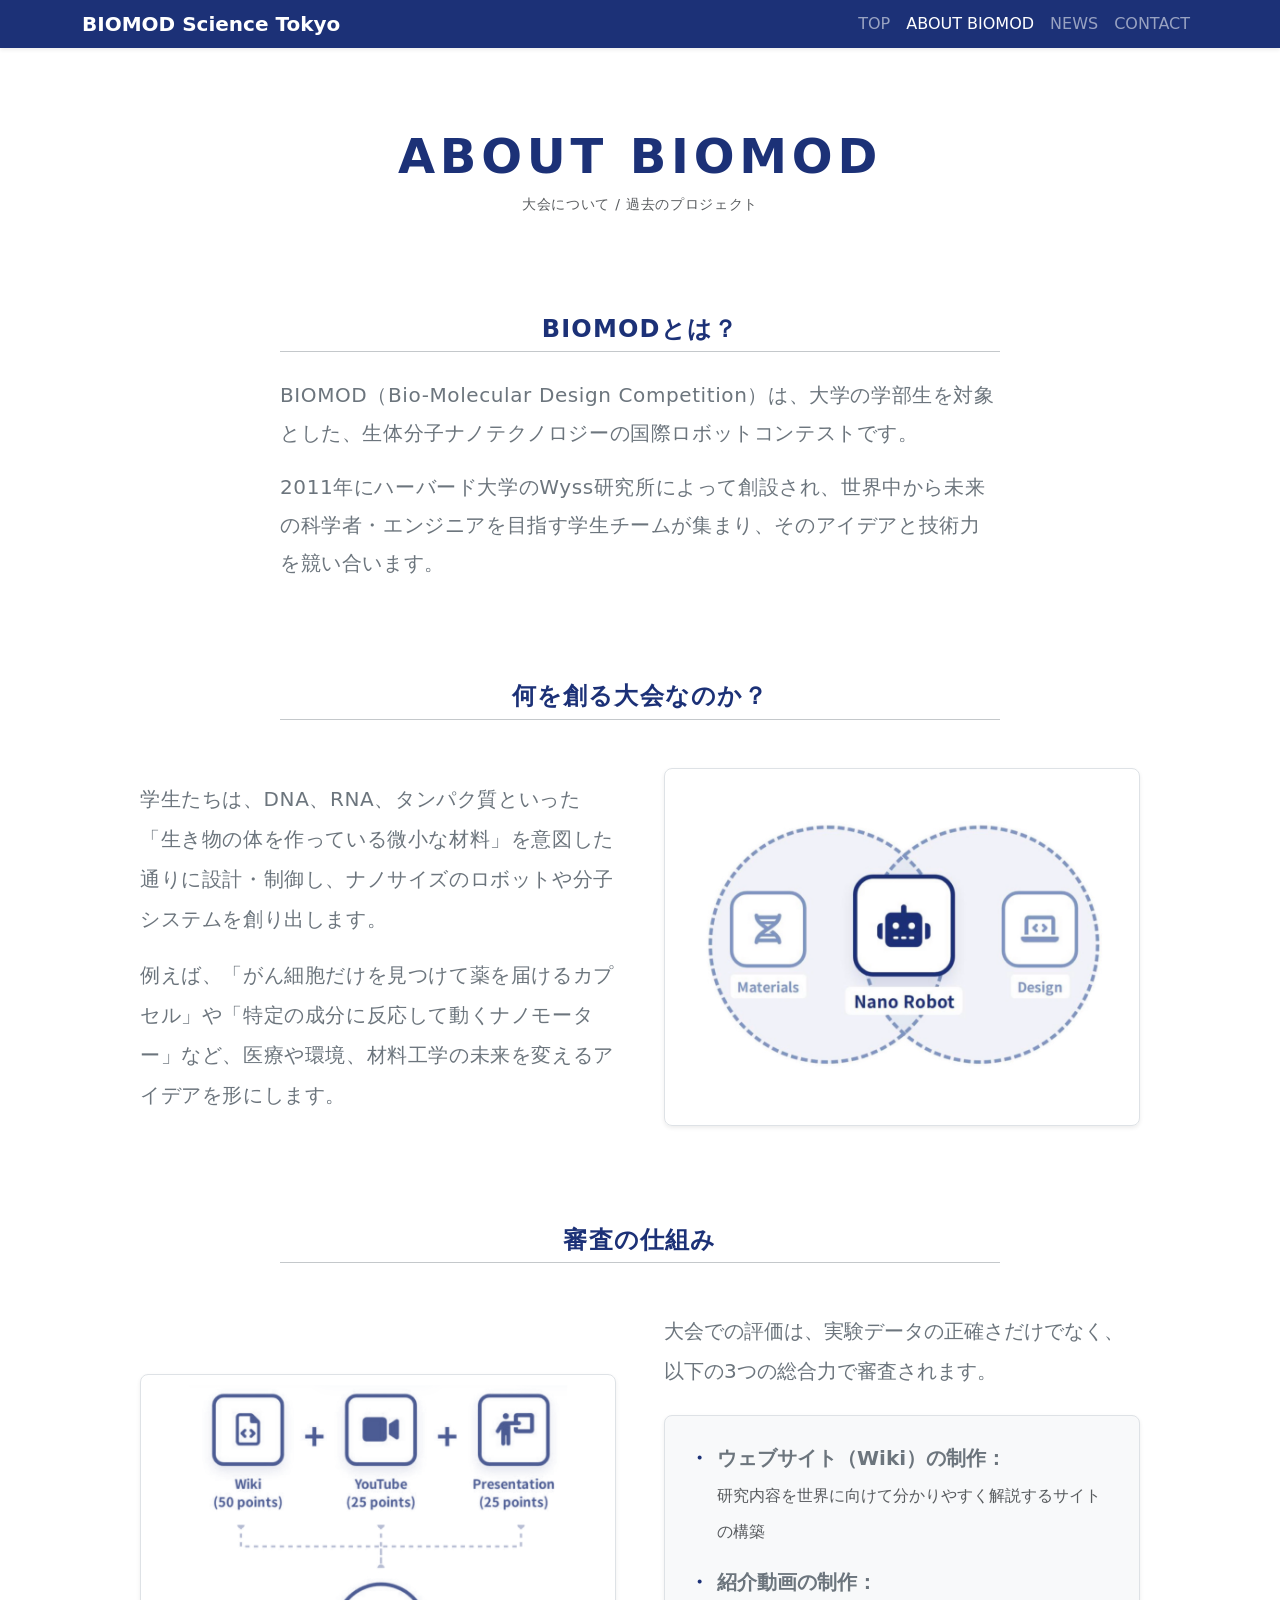
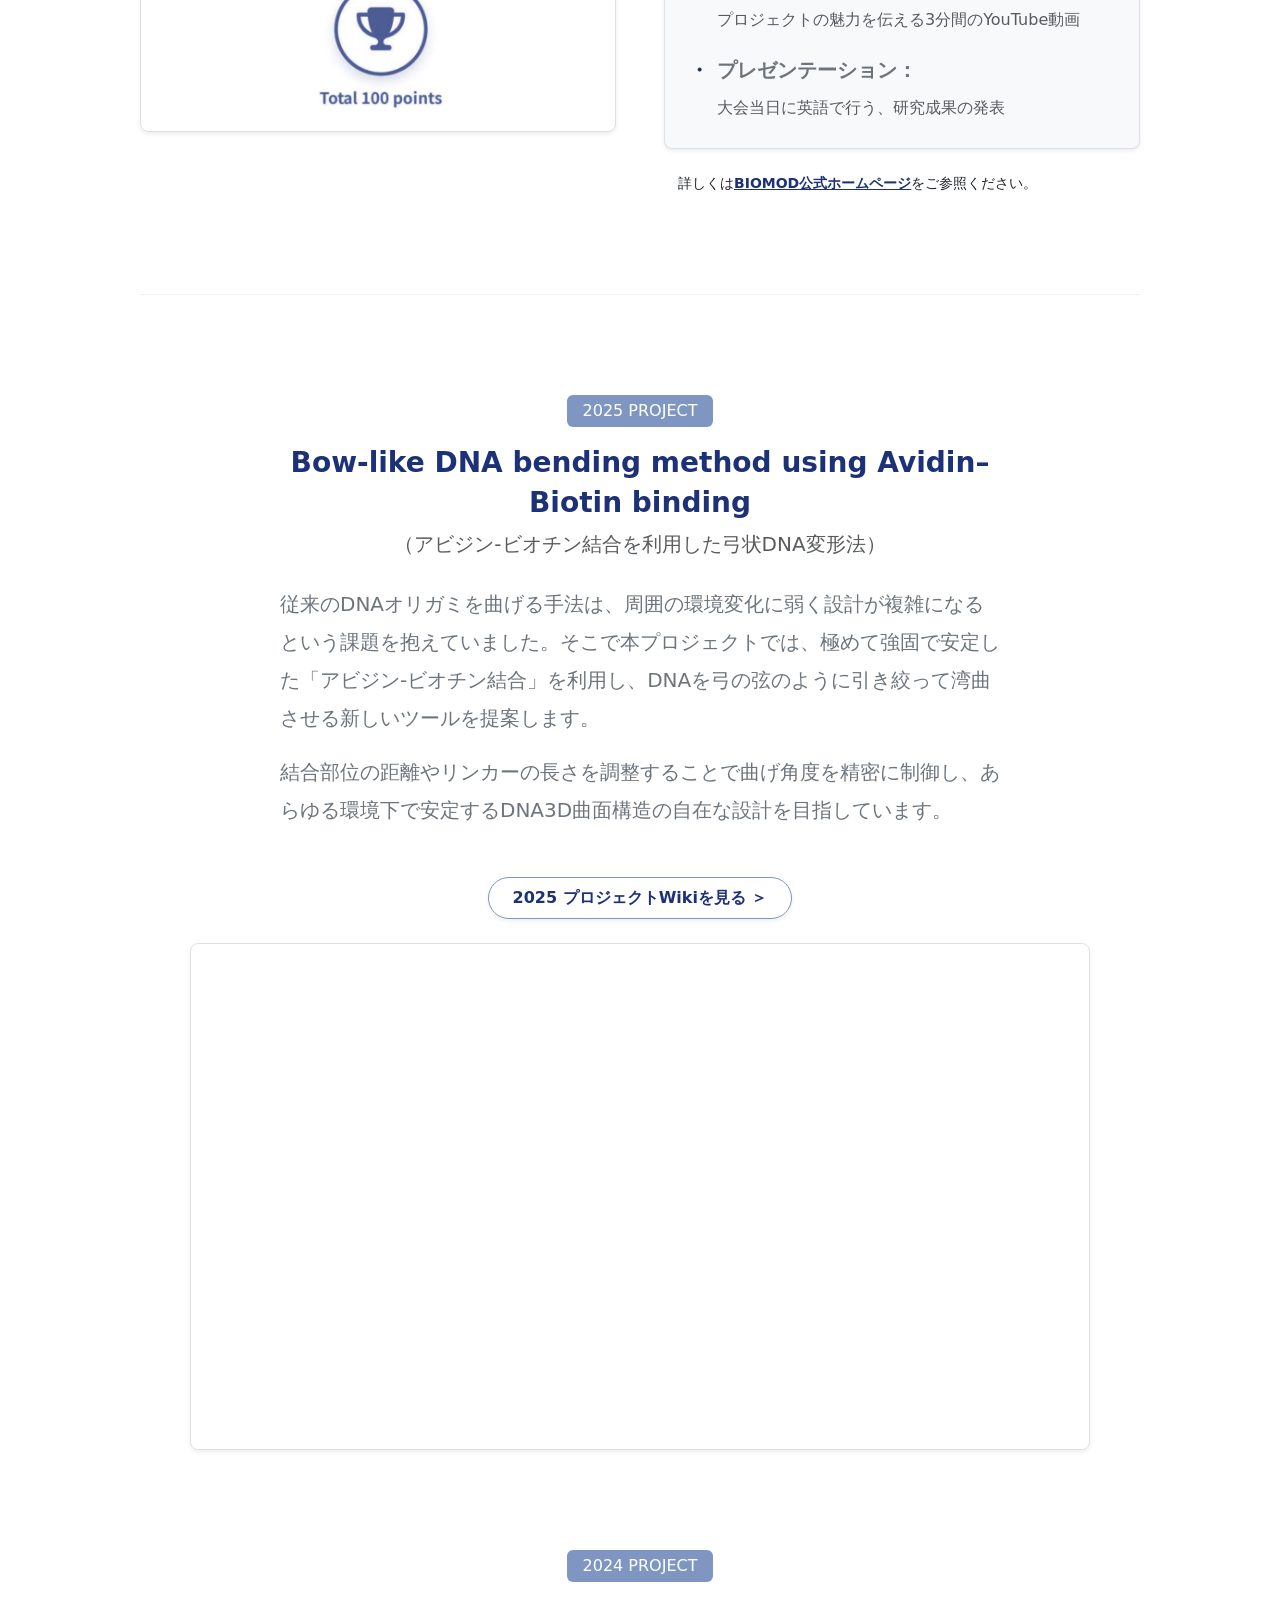
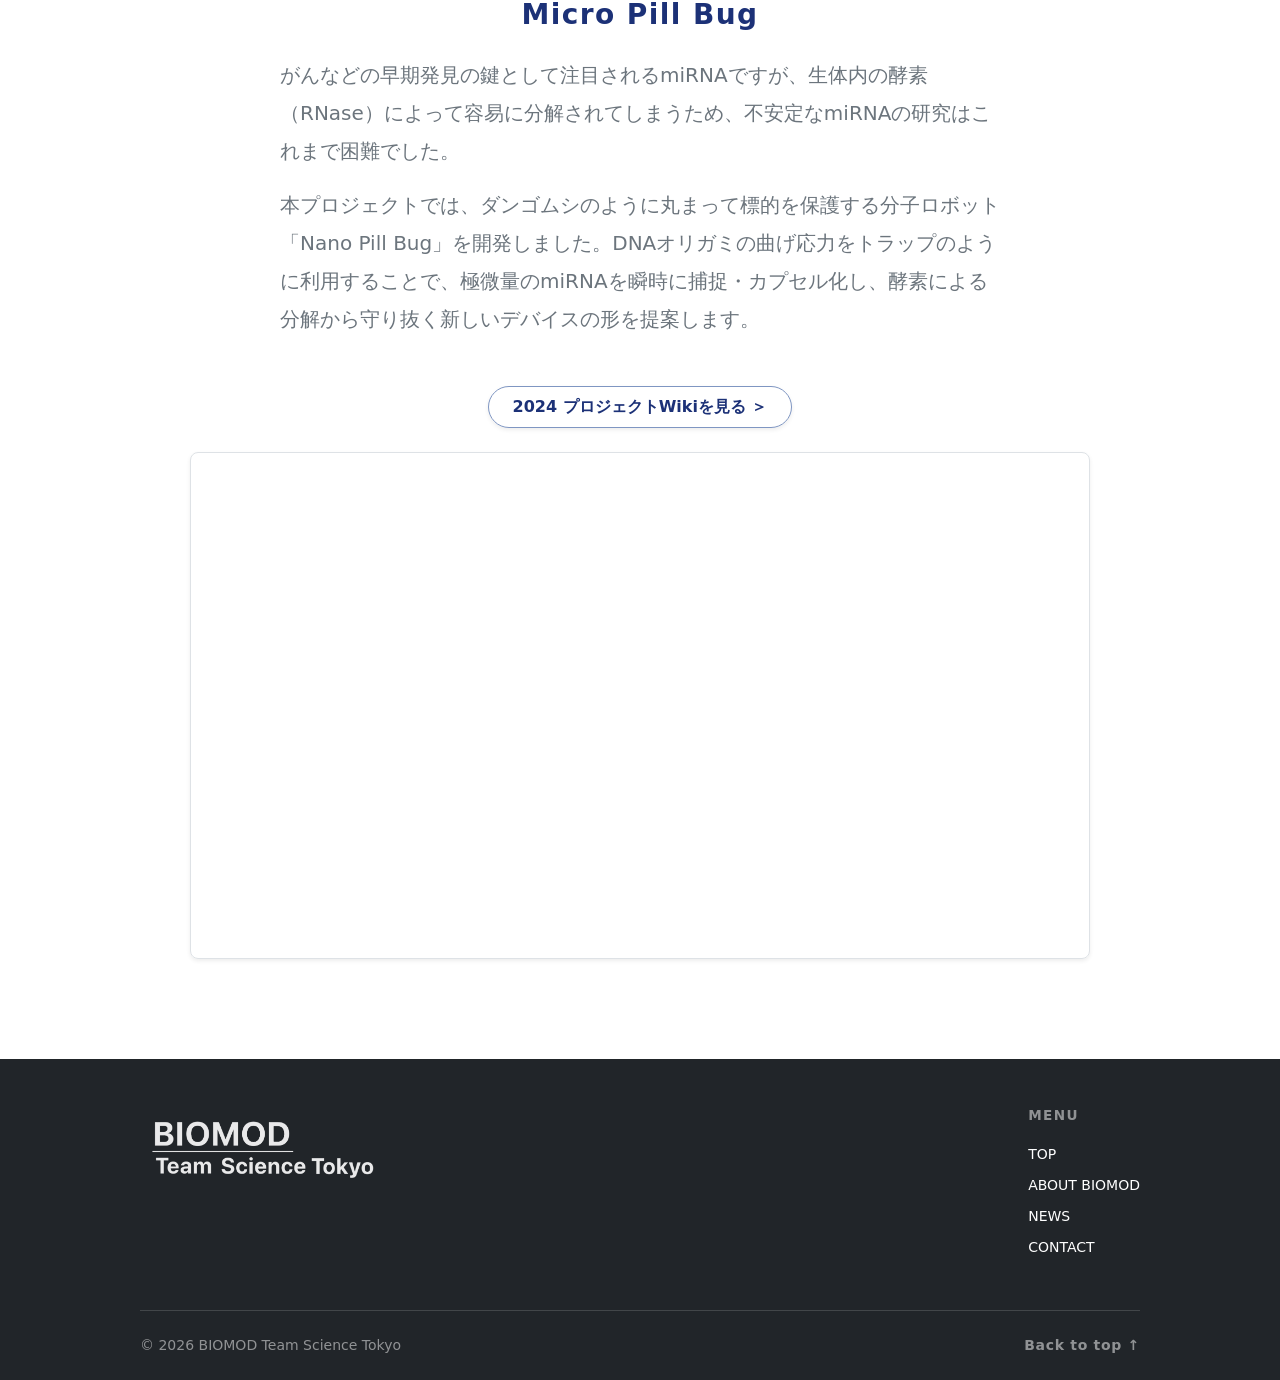
==== about-biomod.html @ d2ef6892 "813" ====
<!DOCTYPE html>
<html lang="ja">
<head>
    <meta charset="UTF-8">
    <meta name="viewport" content="width=device-width, initial-scale=1.0">
    <title>ABOUT BIOMOD | BIOMOD Team Science Tokyo</title>
    <link href="https://cdn.jsdelivr.net/npm/bootstrap@5.3.0/dist/css/bootstrap.min.css" rel="stylesheet">
    <link rel="stylesheet" href="style.css">
</head>
<body class="bg-white text-dark">

    <div id="header-placeholder"></div>

    <main class="container px-3 px-md-0" style="max-width: 1000px;">
        
        <div class="text-center" style="margin-top: 80px; margin-bottom: 60px;">
            <h1 class="display-5 fw-bold text-custom-blue" style="letter-spacing: 0.1em;">ABOUT BIOMOD</h1>
            <p class="text-muted small mt-2" style="letter-spacing: 0.05em;">大会について / 過去のプロジェクト</p>
        </div>
        
        <section class="fade-in-section my-block text-center" style="max-width: 720px; margin-left: auto; margin-right: auto;">
            <h2 class="h4 fw-bold text-custom-blue mb-4 pb-2 border-bottom border-secondary-subtle" style="letter-spacing: 0.05em;">BIOMODとは？</h2>
            
            <div class="mx-auto mt-4 text-start">
                <p class="fs-5 mb-3 text-secondary" style="line-height: 1.9; letter-spacing: 0.03em;">
                    BIOMOD（Bio-Molecular Design Competition）は、大学の学部生を対象とした、生体分子ナノテクノロジーの国際ロボットコンテストです。
                </p>
                <p class="fs-5 mb-0 text-secondary" style="line-height: 1.9; letter-spacing: 0.03em;">
                    2011年にハーバード大学のWyss研究所によって創設され、世界中から未来の科学者・エンジニアを目指す学生チームが集まり、そのアイデアと技術力を競い合います。
                </p>
            </div>
        </section>

        <!-- 何を創る大会なのか？ -->
        <section class="fade-in-section my-block">
            <h2 class="h4 fw-bold text-center text-custom-blue mb-5 pb-2 border-bottom border-secondary-subtle" style="letter-spacing: 0.05em; max-width: 720px; margin: 0 auto;">何を創る大会なのか？</h2>
            
            <div class="row align-items-center gx-5">
                <!-- スマホ：上 / PC：左 -->
                <div class="col-md-6 order-1 order-md-1 mb-4 mb-md-0">
                    <p class="fs-5 mb-3 text-secondary" style="line-height: 2.0; letter-spacing: 0.03em;">
                        学生たちは、DNA、RNA、タンパク質といった「生き物の体を作っている微小な材料」を意図した通りに設計・制御し、ナノサイズのロボットや分子システムを創り出します。
                    </p>
                    <p class="fs-5 mb-0 text-secondary" style="line-height: 2.0; letter-spacing: 0.03em;">
                        例えば、「がん細胞だけを見つけて薬を届けるカプセル」や「特定の成分に反応して動くナノモーター」など、医療や環境、材料工学の未来を変えるアイデアを形にします。
                    </p>
                </div>
                <!-- スマホ：下 / PC：右 -->
                <div class="col-md-6 order-2 order-md-2">
                    <img src="img/a-b1.png" alt="何を創る大会なのか？" class="img-fluid rounded-3 shadow-sm border w-100">
                </div>
            </div>
        </section>

        <!-- 審査の仕組み -->
        <section class="fade-in-section my-block">
            <h2 class="h4 fw-bold text-center text-custom-blue mb-5 pb-2 border-bottom border-secondary-subtle" style="letter-spacing: 0.05em; max-width: 720px; margin: 0 auto;">審査の仕組み</h2>
            
            <div class="row align-items-center gx-5">
                <!-- スマホ：下 / PC：左 -->
                <div class="col-md-6 order-2 order-md-1">
                    <img src="img/a-b2.png" alt="審査の仕組み" class="img-fluid rounded-3 shadow-sm border w-100">
                </div>
                <!-- スマホ：上 / PC：右 -->
                <div class="col-md-6 order-1 order-md-2 mb-4 mb-md-0">
                    <p class="fs-5 text-secondary mb-4" style="line-height: 2.0;">大会での評価は、実験データの正確さだけでなく、以下の3つの総合力で審査されます。</p>
                    <div class="bg-light p-4 rounded-3 border shadow-sm">
                        <ul class="list-unstyled mb-0 fs-5 text-secondary" style="line-height: 1.8;">
                            <li class="mb-3 d-flex align-items-start">
                                <span class="text-custom-blue fw-bold me-2">・</span>
                                <div><strong>ウェブサイト（Wiki）の制作：</strong><br><span class="fs-6 text-muted">研究内容を世界に向けて分かりやすく解説するサイトの構築</span></div>
                            </li>
                            <li class="mb-3 d-flex align-items-start">
                                <span class="text-custom-blue fw-bold me-2">・</span>
                                <div><strong>紹介動画の制作：</strong><br><span class="fs-6 text-muted">プロジェクトの魅力を伝える3分間のYouTube動画</span></div>
                            </li>
                            <li class="d-flex align-items-start">
                                <span class="text-custom-blue fw-bold me-2">・</span>
                                <div><strong>プレゼンテーション：</strong><br><span class="fs-6 text-muted">大会当日に英語で行う、研究成果の発表</span></div>
                            </li>
                        </ul>
                    </div>
                    <p class="mt-4 mb-0 small">&emsp;詳しくは<a href="http://biomod.net/" target="_blank" class="custom-link fw-bold">BIOMOD公式ホームページ</a>をご参照ください。</p>
                </div>
            </div>
        </section>

        <hr class="my-5 border-secondary-subtle">

        <section class="fade-in-section my-block">
            <div class="text-center mb-4">
                <span class="badge badge-custom-sub px-3 py-2 mb-2 fs-6 fw-normal">2025 PROJECT</span>
                <h2 class="h3 fw-bold text-custom-blue mt-2" style="max-width: 700px; margin: 0 auto; line-height: 1.4;">
                    Bow-like DNA bending method using Avidin–Biotin binding<br>
                    <span class="fs-5 text-muted fw-normal">（アビジン‐ビオチン結合を利用した弓状DNA変形法）</span>
                </h2>
                
                <!-- テキスト幅を制限し、左揃え（text-start）で読みやすく配置 -->
                <div class="mx-auto mt-4 text-start" style="max-width: 720px;">
                    <p class="text-secondary fs-5" style="line-height: 1.9;">
                        従来のDNAオリガミを曲げる手法は、周囲の環境変化に弱く設計が複雑になるという課題を抱えていました。そこで本プロジェクトでは、極めて強固で安定した「アビジン-ビオチン結合」を利用し、DNAを弓の弦のように引き絞って湾曲させる新しいツールを提案します。
                    </p>
                    <p class="text-secondary fs-5 mb-0" style="line-height: 1.9;">
                        結合部位の距離やリンカーの長さを調整することで曲げ角度を精密に制御し、あらゆる環境下で安定するDNA3D曲面構造の自在な設計を目指しています。
                    </p>
                </div>
                
                <div class="mt-5">
                    <a href="https://sites.google.com/view/biomod2025siencetokyo/home?authuser=0" target="_blank" class="btn btn-outline-primary border-custom-sub text-custom-blue fw-bold px-4 py-2 rounded-pill shadow-sm custom-btn" style="transition: all 0.3s;">
                        2025 プロジェクトWikiを見る ＞
                    </a>
                </div>
            </div>

            <div class="ratio ratio-16x9 rounded-3 border shadow-sm overflow-hidden mt-4 mx-auto" style="max-width: 90%;">
                <iframe src="https://www.youtube.com/embed/YCwQNmHV13E" 
                        title="2025 BIOMOD Team Science Tokyo Video" 
                        style="border:0;" 
                        allow="accelerometer; autoplay; clipboard-write; encrypted-media; gyroscope; picture-in-picture; web-share" 
                        loading="lazy" allowfullscreen>
                </iframe>
            </div>
        </section>

        <section class="fade-in-section my-block">
            <div class="text-center mb-4">
                <span class="badge badge-custom-sub px-3 py-2 mb-2 fs-6 fw-normal">2024 PROJECT</span>
                <h2 class="h3 fw-bold text-custom-blue mt-2" style="letter-spacing: 0.05em;">Micro Pill Bug</h2>
                
                <!-- テキスト幅を制限し、左揃え（text-start）で読みやすく配置 -->
                <div class="mx-auto mt-4 text-start" style="max-width: 720px;">
                    <p class="text-secondary fs-5" style="line-height: 1.9;">
                        がんなどの早期発見の鍵として注目されるmiRNAですが、生体内の酵素（RNase）によって容易に分解されてしまうため、不安定なmiRNAの研究はこれまで困難でした。
                    </p>
                    <p class="text-secondary fs-5 mb-0" style="line-height: 1.9;">
                        本プロジェクトでは、ダンゴムシのように丸まって標的を保護する分子ロボット「Nano Pill Bug」を開発しました。DNAオリガミの曲げ応力をトラップのように利用することで、極微量のmiRNAを瞬時に捕捉・カプセル化し、酵素による分解から守り抜く新しいデバイスの形を提案します。
                    </p>
                </div>
                
                <div class="mt-5">
                    <a href="https://t2biomod2024.github.io/2024/index.html" target="_blank" class="btn btn-outline-primary border-custom-sub text-custom-blue fw-bold px-4 py-2 rounded-pill shadow-sm" style="transition: all 0.3s;">
                        2024 プロジェクトWikiを見る ＞
                    </a>
                </div>
            </div>

            <div class="ratio ratio-16x9 rounded-3 border shadow-sm overflow-hidden mt-4 mx-auto" style="max-width: 90%;">
                <iframe src="https://www.youtube.com/embed/9RaOfTSrvvM" 
                    title="2024 BIOMOD Team Science Tokyo Video" 
                    style="border:0;" 
                    allow="accelerometer; autoplay; clipboard-write; encrypted-media; gyroscope; picture-in-picture; web-share" 
                    loading="lazy" allowfullscreen>
                </iframe>
            </div>
        </section>
    </main>

    <div id="footer-placeholder"></div>

    <script src="https://cdn.jsdelivr.net/npm/bootstrap@5.3.0/dist/js/bootstrap.bundle.min.js"></script>
    <script src="main.js"></script>
</body>
</html>
---- style.css ----
/* =========================================
   共通スタイル
   ========================================= */
/* 固定ヘッダーの高さ分全体のコンテンツを下に下げます */
body { padding-top: 48px; }

/* メインブランドカラー */
.bg-custom-blue { background-color: #1c3177; }
.text-custom-blue { color: #1c3177; }
.custom-link { color: #1c3177; text-decoration: underline; }
.custom-link:hover { color: #7f96c2; }
.sns-logo-link:hover img { transform: scale(1.1); }

/* カテゴリバッジの色：サブカラー */
.badge-custom-sub { background-color: #7f96c2; color: white; }

/* ニュース一行全体のリンクデザイン */
.news-item {
    text-decoration: none;
    color: #212529;
    transition: background-color 0.2s, color 0.2s;
}
.news-item:hover {
    background-color: #f8f9fa;
    color: #1c3177;
}
.news-item:hover .news-arrow {
    transform: translateX(5px);
}
.news-arrow {
    transition: transform 0.2s;
}

/* 各セクション間の大きな余白 */
.my-block {
    margin-top: 100px;
    margin-bottom: 100px;
}

/* スクロール時のフェードインアニメーション */
.fade-in-section {
    opacity: 0;
    transform: translateY(40px);
    transition: opacity 1.0s ease-out, transform 1.0s ease-out;
}
.fade-in-section.is-visible {
    opacity: 1;
    transform: translateY(0);
}




/* =========================================
   各ページ固有のスタイル
   ========================================= */

/* --- index.html 固有 --- */
@keyframes scrollDown {
    0% { transform: scaleY(0); transform-origin: top; }
    50% { transform: scaleY(1); transform-origin: top; }
    51% { transform: scaleY(1); transform-origin: bottom; }
    100% { transform: scaleY(0); transform-origin: bottom; }
}
.logo-fade-in {
    opacity: 0;
    transform: scale(0.95);
    animation: logoUp 1.2s cubic-bezier(0.25, 1, 0.5, 1) forwards;
    animation-delay: 0.5s; 
}
@keyframes logoUp {
    to { opacity: 1; transform: scale(1); }
}

/* =========================================
   トップページ レイアウト調整スタイル
   ========================================= */

/* 各セクションの上下パディング（my-blockの代わりに使用） */
.section-padding {
    padding-top: 100px;
    padding-bottom: 100px;
}

/* 文字間隔の広がり（見出し上の英字用） */
.tracking-widest {
    letter-spacing: 0.15em;
}

/* PCサイズ時の縦区切り線 */
@media (min-width: 768px) {
    .border-end-md {
        border-right: 3px solid #1c3177 !important;
    }
}

/* SOCIAL MEDIA セクションのアイコンスタイル */
.sns-card img {
    width: 75px;
    height: 75px;
    object-fit: cover;
    transition: transform 0.3s ease, box-shadow 0.3s ease;
}

.sns-card:hover img {
    transform: translateY(-5px) scale(1.08);
    box-shadow: 0 10px 20px rgba(0, 0, 0, 0.15) !important;
}

/* --- about-biomod.html 固有 --- */
.text-custom-sub { color: #7f96c2; }
.border-custom-sub { border-color: #7f96c2 !important; }


/* --- contact.html 固有 --- */
.btn-custom-contact {
    border: 2px solid #7f96c2;
    color: #1c3177;
    transition: all 0.3s ease;
}
.btn-custom-contact:hover {
    background-color: #1c3177;
    border-color: #1c3177;
    color: white;
    transform: translateY(-2px);
    box-shadow: 0 4px 12px rgba(0,0,0,0.1); /* 無効だったプロパティを修正 */
}



/* =========================================
   フッターデザイン
   ========================================= */

/* スムーススクロールの設定（ページ全体に適用） */
html {
    scroll-behavior: smooth;
}

/* フッターのリンクホバー時アニメーション（修正版） */
.footer-link {
    display: inline-block; /* 動きを安定させ、transformを有効にするため追加 */
    transition: color 0.2s, transform 0.2s;
}
.footer-link:hover {
    color: #7f96c2 !important;
    transform: translateX(6px); /* padding-left の代わりに、右方向へ6px移動させる */
}

/* Back to top テキストリンクのホバー設定 */
.back-to-top-text {
    transition: color 0.3s ease;
}
.back-to-top-text:hover {
    color: #ffffff !important;
}
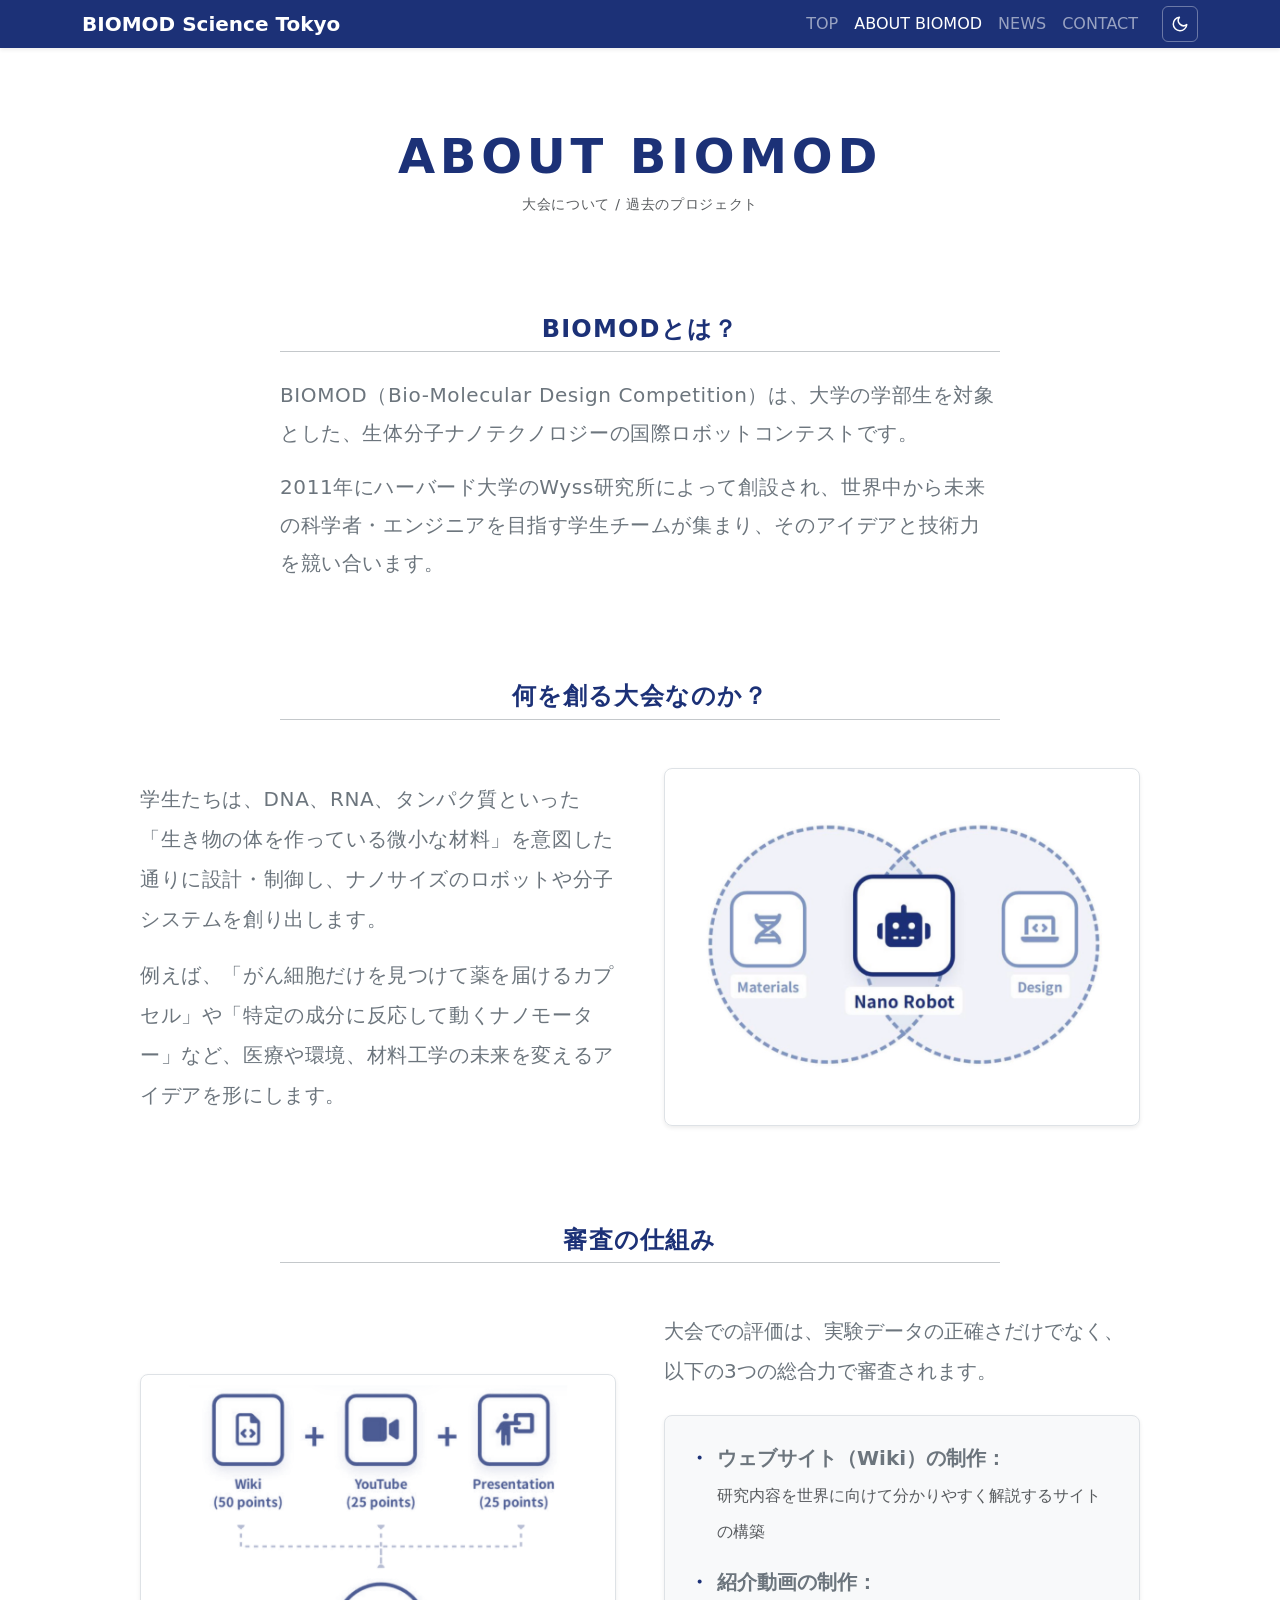
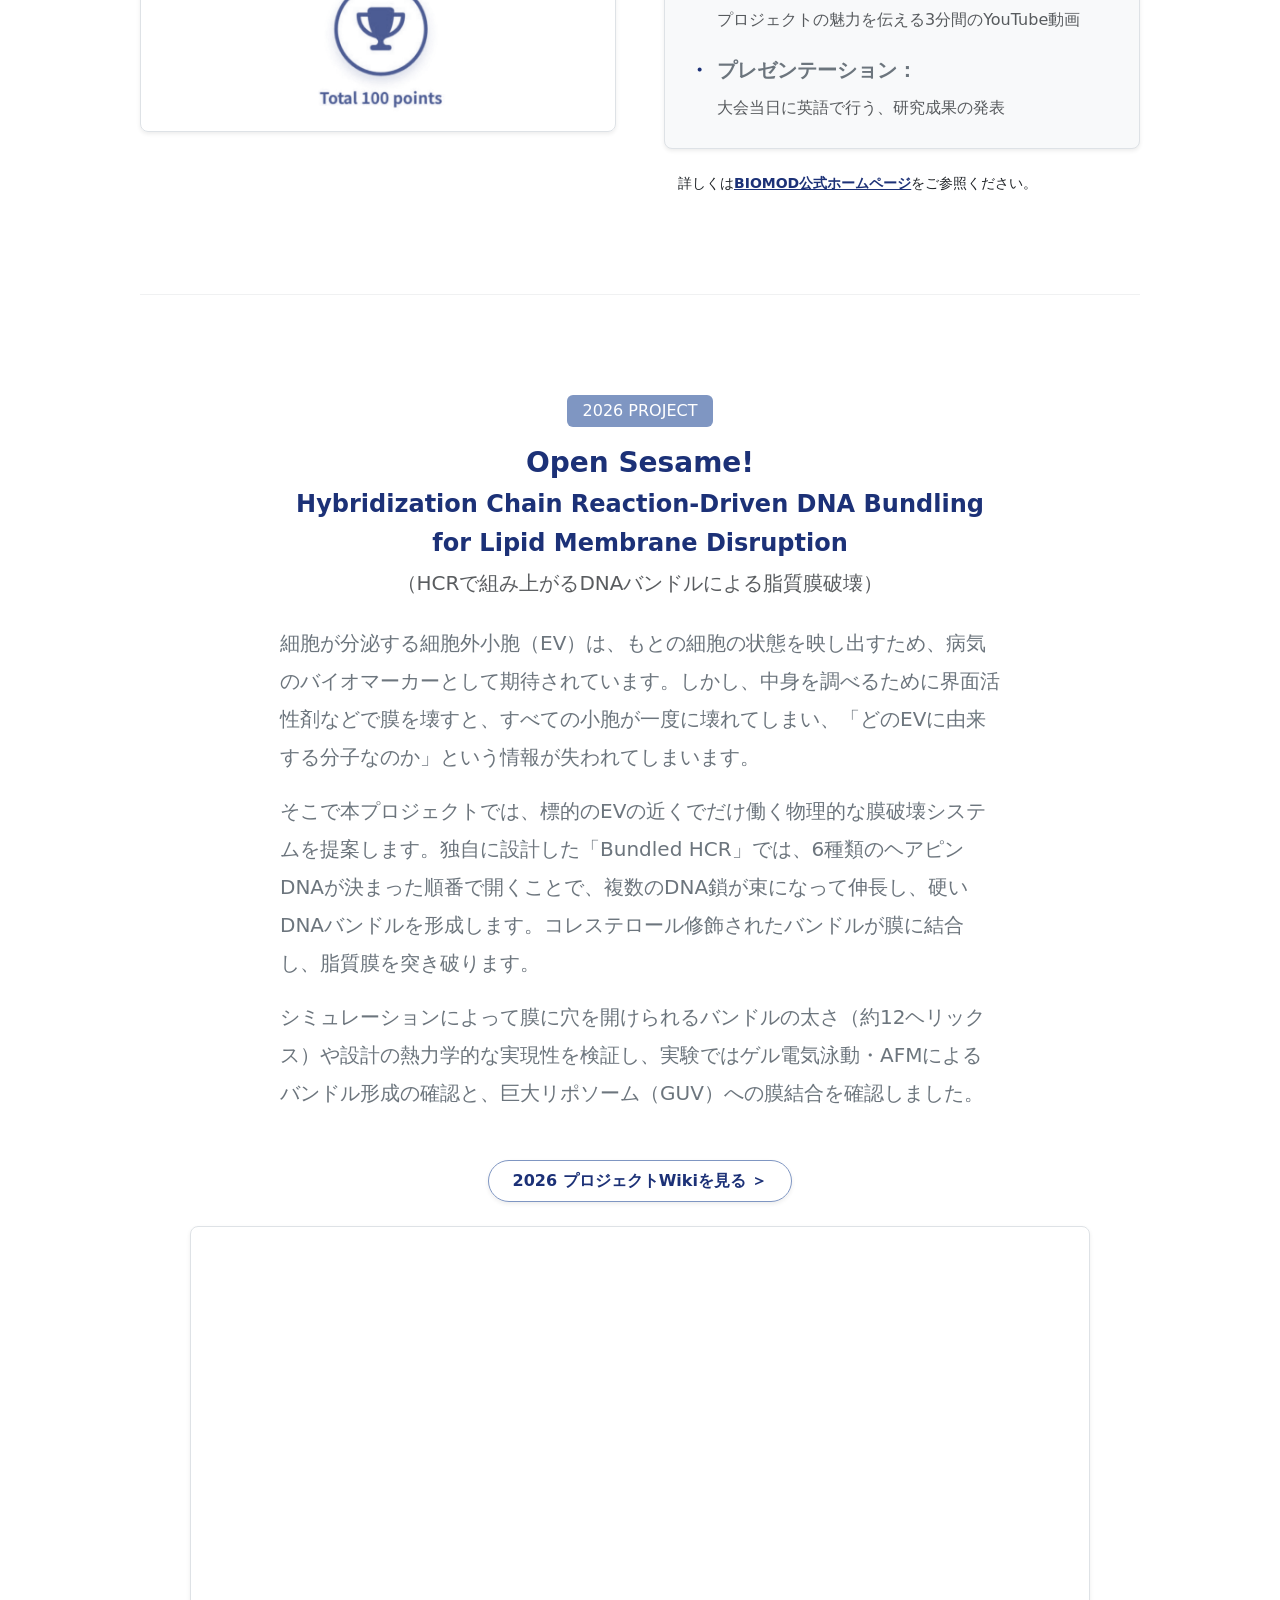
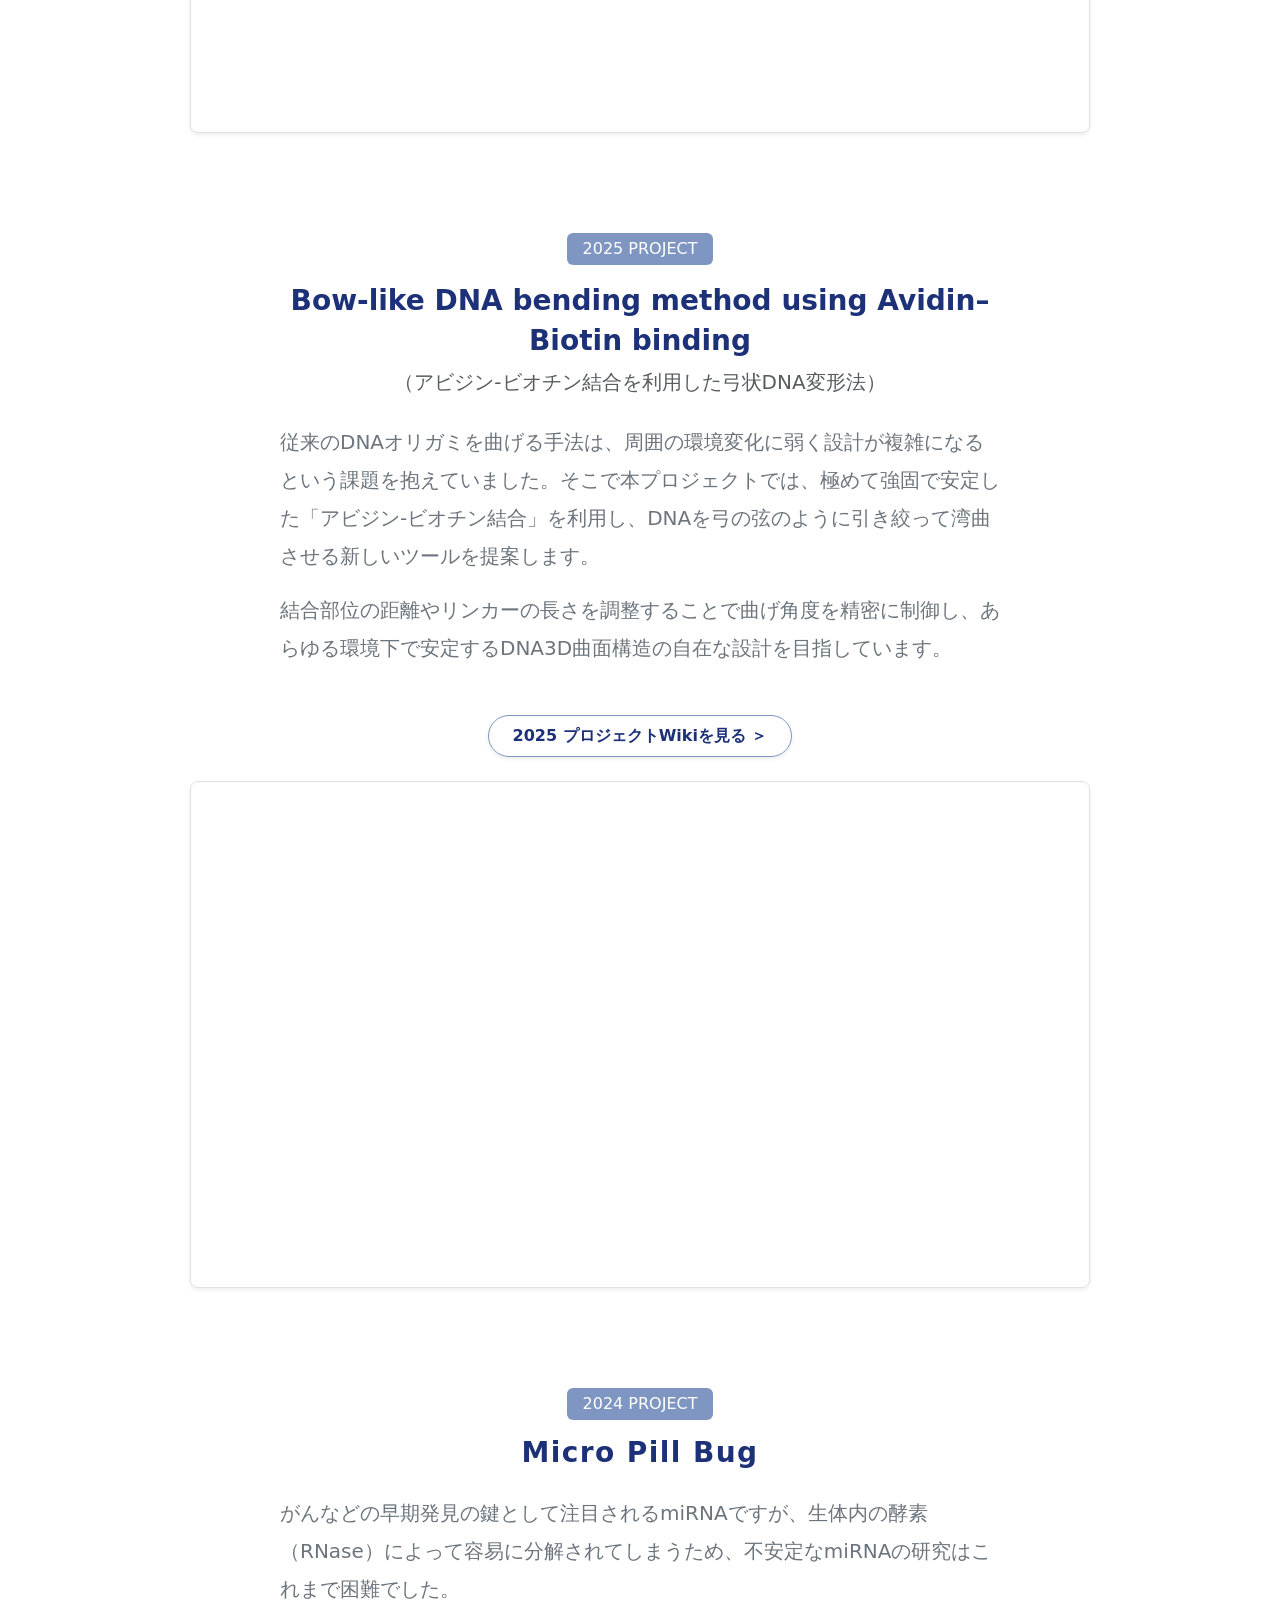
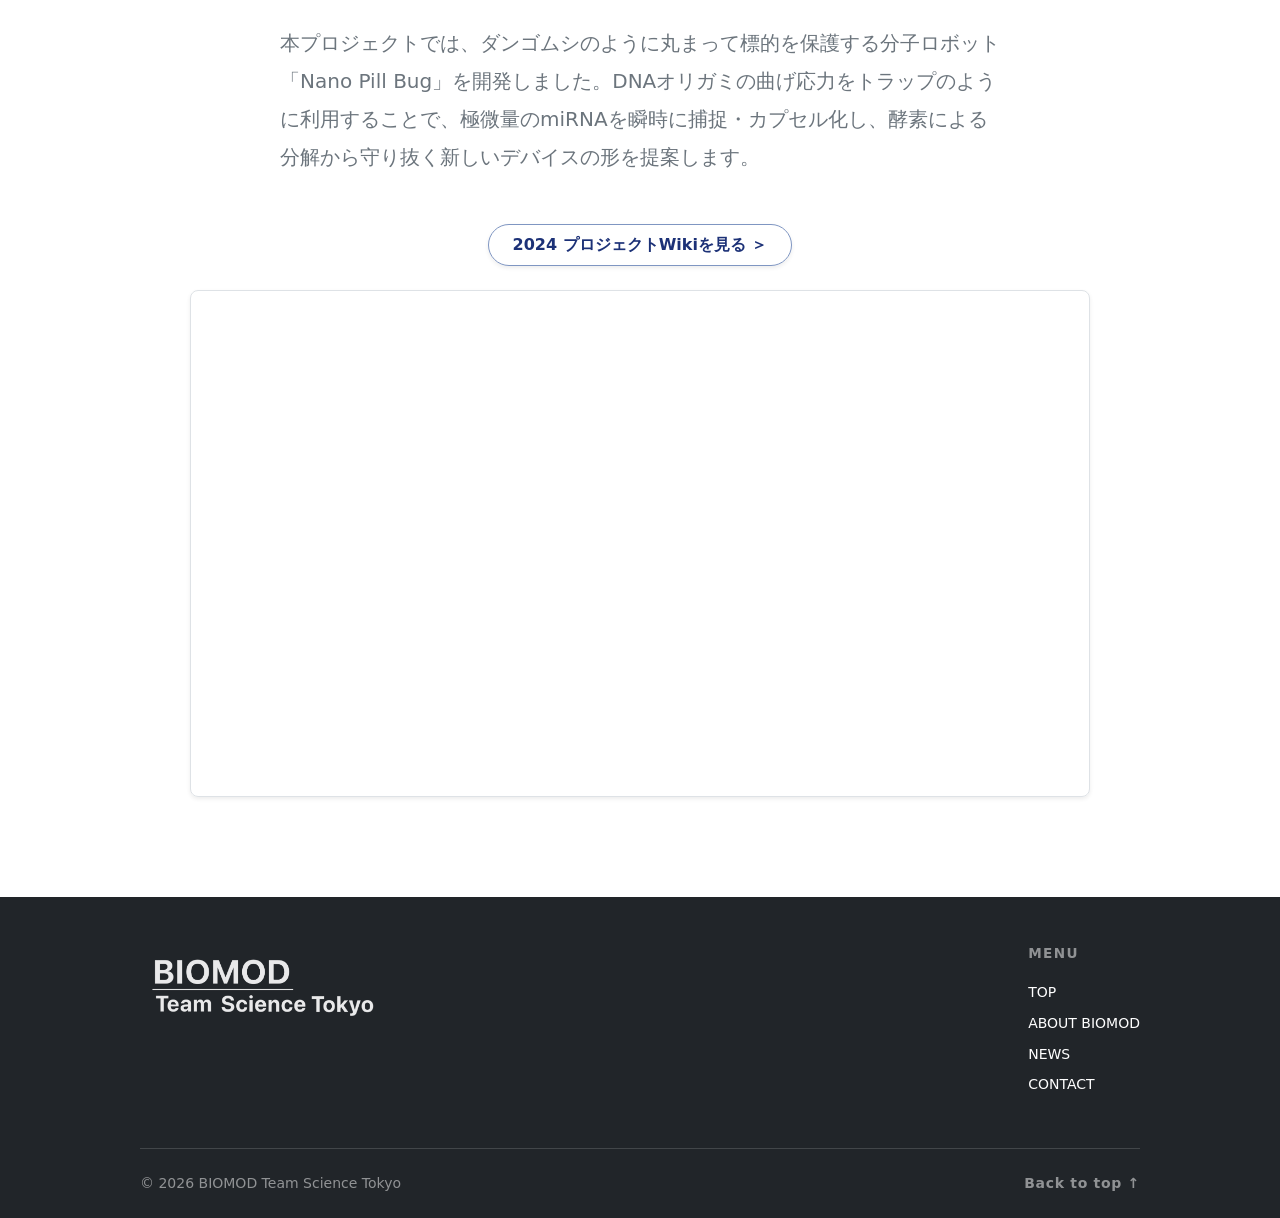
==== commit 36bd8f11: "2026project追加" ====
--- a/about-biomod.html
+++ b/about-biomod.html
@@ -4,6 +4,15 @@
     <meta charset="UTF-8">
     <meta name="viewport" content="width=device-width, initial-scale=1.0">
     <title>ABOUT BIOMOD | BIOMOD Team Science Tokyo</title>
+    <!-- 保存済み or OSの設定からテーマを先に決めて、読み込み時のちらつきを防ぐ -->
+    <script>
+        (function () {
+            var t = null;
+            try { t = localStorage.getItem('theme'); } catch (e) {}
+            if (t !== 'dark' && t !== 'light') t = window.matchMedia('(prefers-color-scheme: dark)').matches ? 'dark' : 'light';
+            document.documentElement.setAttribute('data-bs-theme', t);
+        })();
+    </script>
     <link href="https://cdn.jsdelivr.net/npm/bootstrap@5.3.0/dist/css/bootstrap.min.css" rel="stylesheet">
     <link rel="stylesheet" href="style.css">
 </head>
@@ -47,7 +56,7 @@
                 </div>
                 <!-- スマホ：下 / PC：右 -->
                 <div class="col-md-6 order-2 order-md-2">
-                    <img src="img/a-b1.png" alt="何を創る大会なのか？" class="img-fluid rounded-3 shadow-sm border w-100">
+                    <img src="img/a-b1.png" alt="何を創る大会なのか？" class="img-fluid rounded-3 shadow-sm border w-100 img-on-light">
                 </div>
             </div>
         </section>
@@ -59,7 +68,7 @@
             <div class="row align-items-center gx-5">
                 <!-- スマホ：下 / PC：左 -->
                 <div class="col-md-6 order-2 order-md-1">
-                    <img src="img/a-b2.png" alt="審査の仕組み" class="img-fluid rounded-3 shadow-sm border w-100">
+                    <img src="img/a-b2.png" alt="審査の仕組み" class="img-fluid rounded-3 shadow-sm border w-100 img-on-light">
                 </div>
                 <!-- スマホ：上 / PC：右 -->
                 <div class="col-md-6 order-1 order-md-2 mb-4 mb-md-0">
@@ -89,6 +98,45 @@
 
         <section class="fade-in-section my-block">
             <div class="text-center mb-4">
+                <span class="badge badge-custom-sub px-3 py-2 mb-2 fs-6 fw-normal">2026 PROJECT</span>
+                <h2 class="h3 fw-bold text-custom-blue mt-2" style="max-width: 700px; margin: 0 auto; line-height: 1.4;">
+                    Open Sesame!<br>
+                    <span class="fs-4">Hybridization Chain Reaction-Driven DNA Bundling for Lipid Membrane Disruption</span><br>
+                    <span class="fs-5 text-muted fw-normal">（HCRで組み上がるDNAバンドルによる脂質膜破壊）</span>
+                </h2>
+
+                <!-- テキスト幅を制限し、左揃え（text-start）で読みやすく配置 -->
+                <div class="mx-auto mt-4 text-start" style="max-width: 720px;">
+                    <p class="text-secondary fs-5" style="line-height: 1.9;">
+                        細胞が分泌する細胞外小胞（EV）は、もとの細胞の状態を映し出すため、病気のバイオマーカーとして期待されています。しかし、中身を調べるために界面活性剤などで膜を壊すと、すべての小胞が一度に壊れてしまい、「どのEVに由来する分子なのか」という情報が失われてしまいます。
+                    </p>
+                    <p class="text-secondary fs-5" style="line-height: 1.9;">
+                        そこで本プロジェクトでは、標的のEVの近くでだけ働く物理的な膜破壊システムを提案します。独自に設計した「Bundled HCR」では、6種類のヘアピンDNAが決まった順番で開くことで、複数のDNA鎖が束になって伸長し、硬いDNAバンドルを形成します。コレステロール修飾されたバンドルが膜に結合し、脂質膜を突き破ります。
+                    </p>
+                    <p class="text-secondary fs-5 mb-0" style="line-height: 1.9;">
+                        シミュレーションによって膜に穴を開けられるバンドルの太さ（約12ヘリックス）や設計の熱力学的な実現性を検証し、実験ではゲル電気泳動・AFMによるバンドル形成の確認と、巨大リポソーム（GUV）への膜結合を確認しました。
+                    </p>
+                </div>
+
+                <div class="mt-5">
+                    <a href="https://biomod-sciencetokyo.github.io/2026project/index.html" target="_blank" class="btn btn-outline-primary border-custom-sub text-custom-blue fw-bold px-4 py-2 rounded-pill shadow-sm custom-btn" style="transition: all 0.3s;">
+                        2026 プロジェクトWikiを見る ＞
+                    </a>
+                </div>
+            </div>
+
+            <div class="ratio ratio-16x9 rounded-3 border shadow-sm overflow-hidden mt-4 mx-auto" style="max-width: 90%;">
+                <iframe src="https://www.youtube.com/embed/s7VmwAqsfO8"
+                        title="2026 BIOMOD Team Science Tokyo Video"
+                        style="border:0;"
+                        allow="accelerometer; autoplay; clipboard-write; encrypted-media; gyroscope; picture-in-picture; web-share"
+                        loading="lazy" allowfullscreen>
+                </iframe>
+            </div>
+        </section>
+
+        <section class="fade-in-section my-block">
+            <div class="text-center mb-4">
                 <span class="badge badge-custom-sub px-3 py-2 mb-2 fs-6 fw-normal">2025 PROJECT</span>
                 <h2 class="h3 fw-bold text-custom-blue mt-2" style="max-width: 700px; margin: 0 auto; line-height: 1.4;">
                     Bow-like DNA bending method using Avidin–Biotin binding<br>
--- a/style.css
+++ b/style.css
@@ -2,7 +2,12 @@
    共通スタイル
    ========================================= */
 /* 固定ヘッダーの高さ分全体のコンテンツを下に下げます */
-body { padding-top: 48px; }
+/* --nav-h はナビバーの高さ。狭い画面ではリンクが2段目に回るので高くなる */
+:root { --nav-h: 48px; }
+@media (max-width: 991.98px) { :root { --nav-h: 82px; } }
+body { padding-top: var(--nav-h); }
+/* トップのヒーロー画像はナビバーの裏から始める */
+.hero-under-nav { margin-top: calc(-1 * var(--nav-h)); }
 
 /* メインブランドカラー */
 .bg-custom-blue { background-color: #1c3177; }
@@ -153,4 +158,105 @@
 }
 .back-to-top-text:hover {
     color: #ffffff !important;
-}+}
+
+
+/* =========================================
+   ダークモード / ライトモード
+   <html data-bs-theme="light|dark"> で切り替え
+   ========================================= */
+:root {
+    --site-bg: #ffffff;
+    --site-bg-alt: #f8f9fa;
+    --brand-text: #1c3177;
+    --brand-text-hover: #7f96c2;
+}
+[data-bs-theme="dark"] {
+    --site-bg: #15181d;
+    --site-bg-alt: #1d2128;
+    --brand-text: #a9bbea;
+    --brand-text-hover: #d0dbf7;
+    --bs-body-bg: #15181d;
+    --bs-secondary-color: rgba(222, 226, 230, 0.75);
+}
+
+/* ブランドカラーの文字は変数経由にして、ダーク時は明るい青に */
+.text-custom-blue { color: var(--brand-text); }
+.custom-link { color: var(--brand-text); }
+.custom-link:hover { color: var(--brand-text-hover); }
+.btn-custom-contact { color: var(--brand-text); }
+.news-item { color: var(--bs-body-color); }
+.news-item:hover { background-color: var(--site-bg-alt); color: var(--brand-text); }
+
+/* Bootstrapの固定色ユーティリティをダーク時だけ上書き */
+[data-bs-theme="dark"] .bg-white { background-color: var(--site-bg) !important; }
+[data-bs-theme="dark"] .bg-light { background-color: var(--site-bg-alt) !important; }
+[data-bs-theme="dark"] .text-dark { color: var(--bs-body-color) !important; }
+[data-bs-theme="dark"] footer.bg-dark { background-color: #0b0d10 !important; }
+[data-bs-theme="dark"] .btn-outline-primary.text-custom-blue:hover { color: #fff; }
+
+/* 切り替え時に色をなめらかに変化させる */
+body, section, article, .news-item {
+    transition: background-color 0.3s ease, color 0.3s ease;
+}
+
+/* ヘッダーの切り替えボタン */
+.theme-toggle {
+    width: 36px;
+    height: 36px;
+    display: inline-flex;
+    align-items: center;
+    justify-content: center;
+    color: #fff;
+    background: transparent;
+    border: 1px solid rgba(255, 255, 255, 0.35);
+    border-radius: 6px;
+    padding: 0;
+    transition: background-color 0.2s, border-color 0.2s;
+}
+.theme-toggle:hover {
+    background-color: rgba(255, 255, 255, 0.12);
+    border-color: rgba(255, 255, 255, 0.7);
+}
+.theme-icon {
+    width: 18px;
+    height: 18px;
+    background-color: currentColor;
+    -webkit-mask: var(--icon) center / contain no-repeat;
+    mask: var(--icon) center / contain no-repeat;
+}
+.theme-icon.icon-moon {
+    --icon: url("data:image/svg+xml,%3Csvg xmlns='http://www.w3.org/2000/svg' viewBox='0 0 24 24' fill='none' stroke='black' stroke-width='2' stroke-linecap='round' stroke-linejoin='round'%3E%3Cpath d='M21 12.8A9 9 0 1 1 11.2 3a7 7 0 0 0 9.8 9.8z'/%3E%3C/svg%3E");
+}
+.theme-icon.icon-sun {
+    --icon: url("data:image/svg+xml,%3Csvg xmlns='http://www.w3.org/2000/svg' viewBox='0 0 24 24' fill='none' stroke='black' stroke-width='2' stroke-linecap='round'%3E%3Ccircle cx='12' cy='12' r='4'/%3E%3Cpath d='M12 2v2M12 20v2M4.9 4.9l1.4 1.4M17.7 17.7l1.4 1.4M2 12h2M20 12h2M4.9 19.1l1.4-1.4M17.7 6.3l1.4-1.4'/%3E%3C/svg%3E");
+}
+/* ライト時は月（ダークへ）、ダーク時は太陽（ライトへ）を表示 */
+.theme-toggle .icon-sun { display: none; }
+[data-bs-theme="dark"] .theme-toggle .icon-sun { display: block; }
+[data-bs-theme="dark"] .theme-toggle .icon-moon { display: none; }
+
+/* 透過背景に濃い文字が入った図版は、ダーク時も明るい下地を敷いて読めるようにする */
+[data-bs-theme="dark"] .img-on-light { background-color: #f1f3f7; }
+
+/* ヘッダーのページリンク */
+@media (min-width: 992px) {
+    .site-nav { margin-left: auto; }
+}
+@media (max-width: 991.98px) {
+    /* ロゴ・切り替えボタンの下に、全幅で中央寄せして並べる */
+    .site-nav {
+        order: 3;
+        width: 100%;
+        justify-content: center;
+        flex-wrap: wrap;
+        column-gap: 4px;
+        border-top: 1px solid rgba(255, 255, 255, 0.15);
+        margin-top: 2px;
+    }
+    .site-nav .nav-link {
+        font-size: 0.8rem;
+        padding: 6px 8px !important;
+        letter-spacing: 0.03em;
+    }
+}
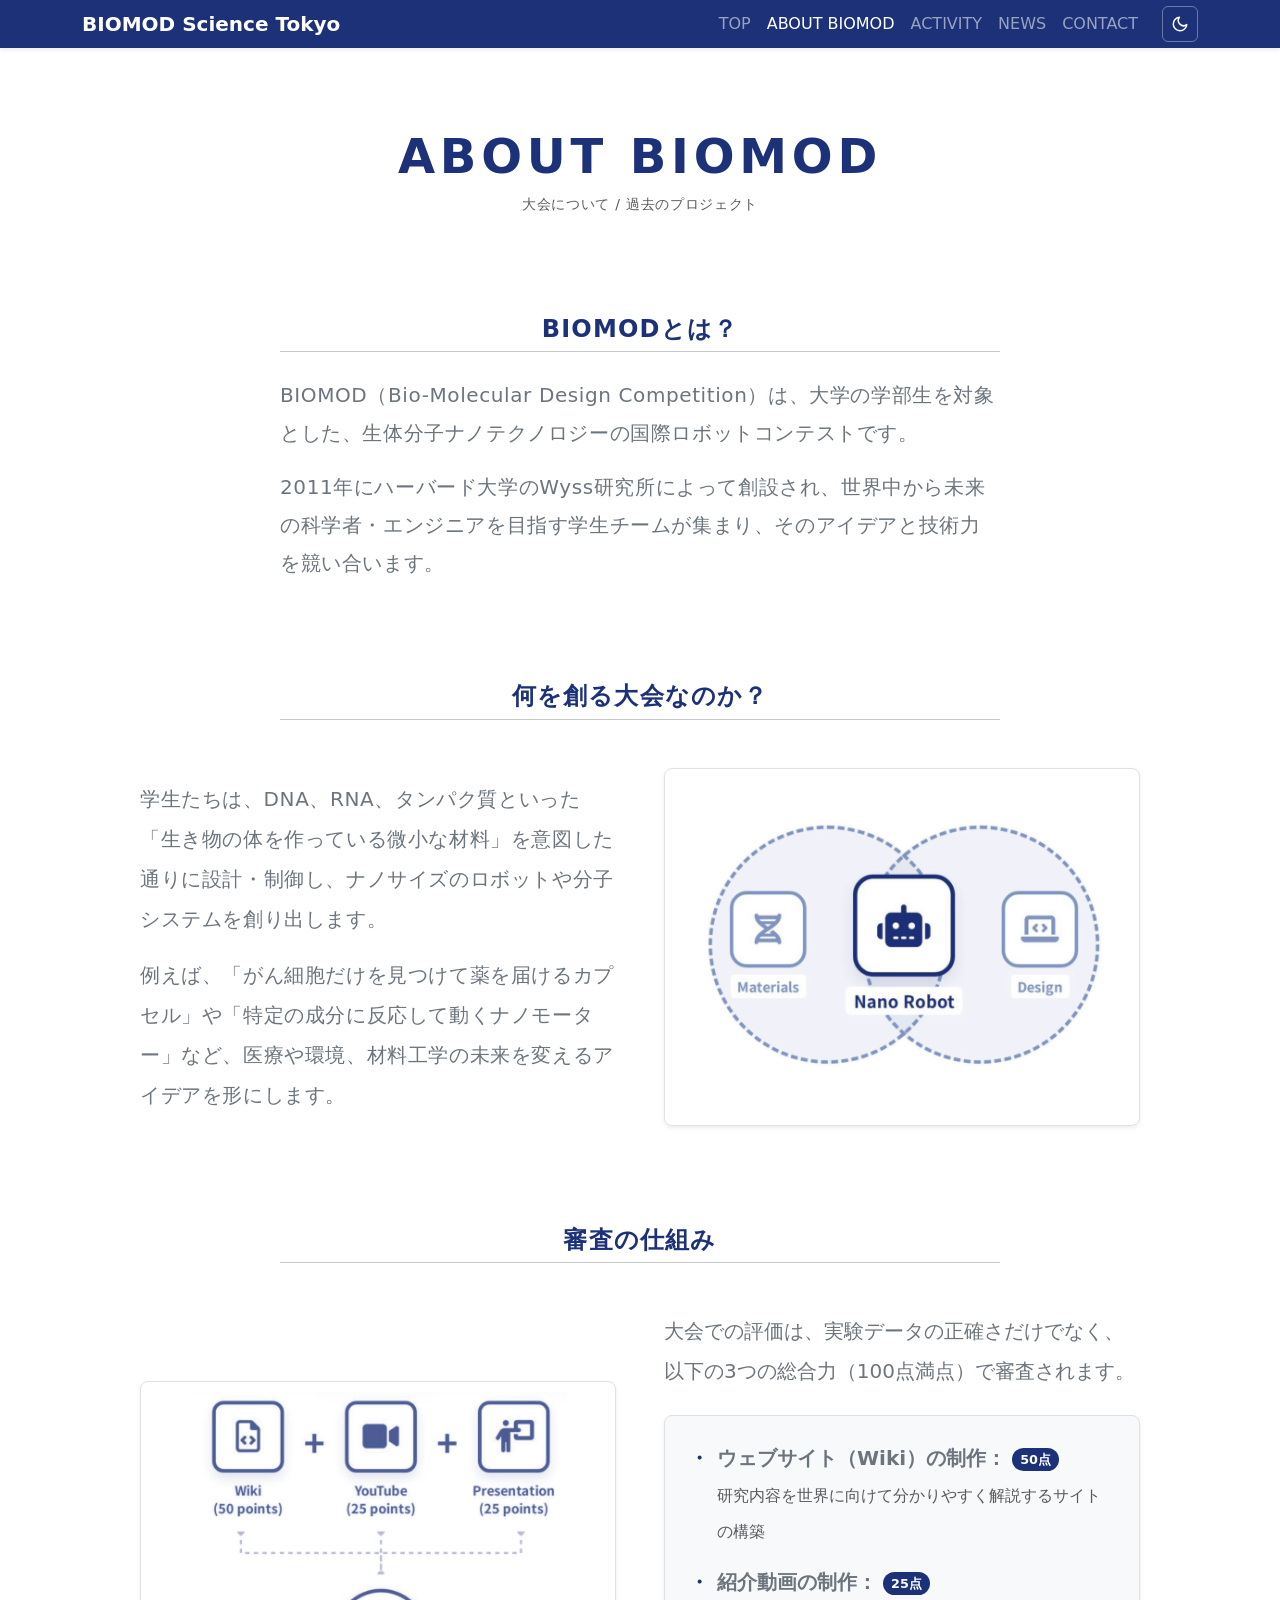
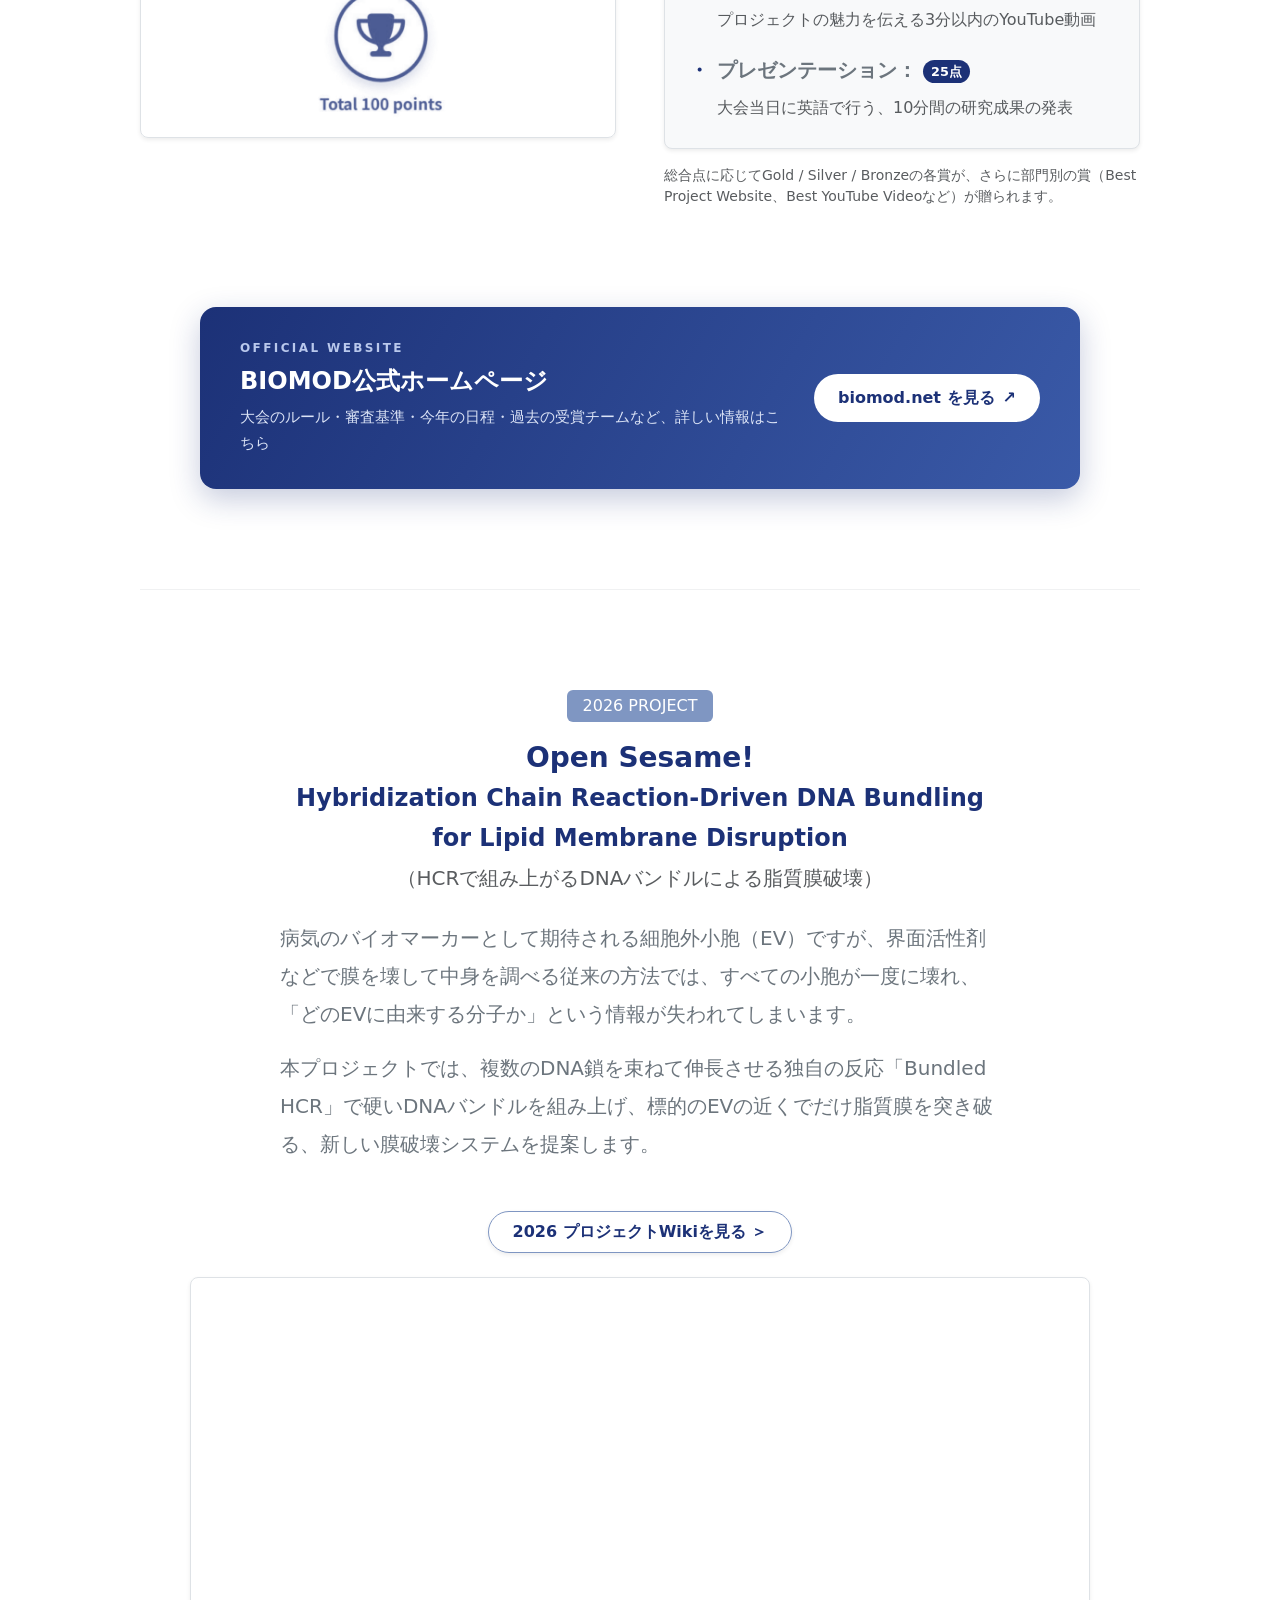
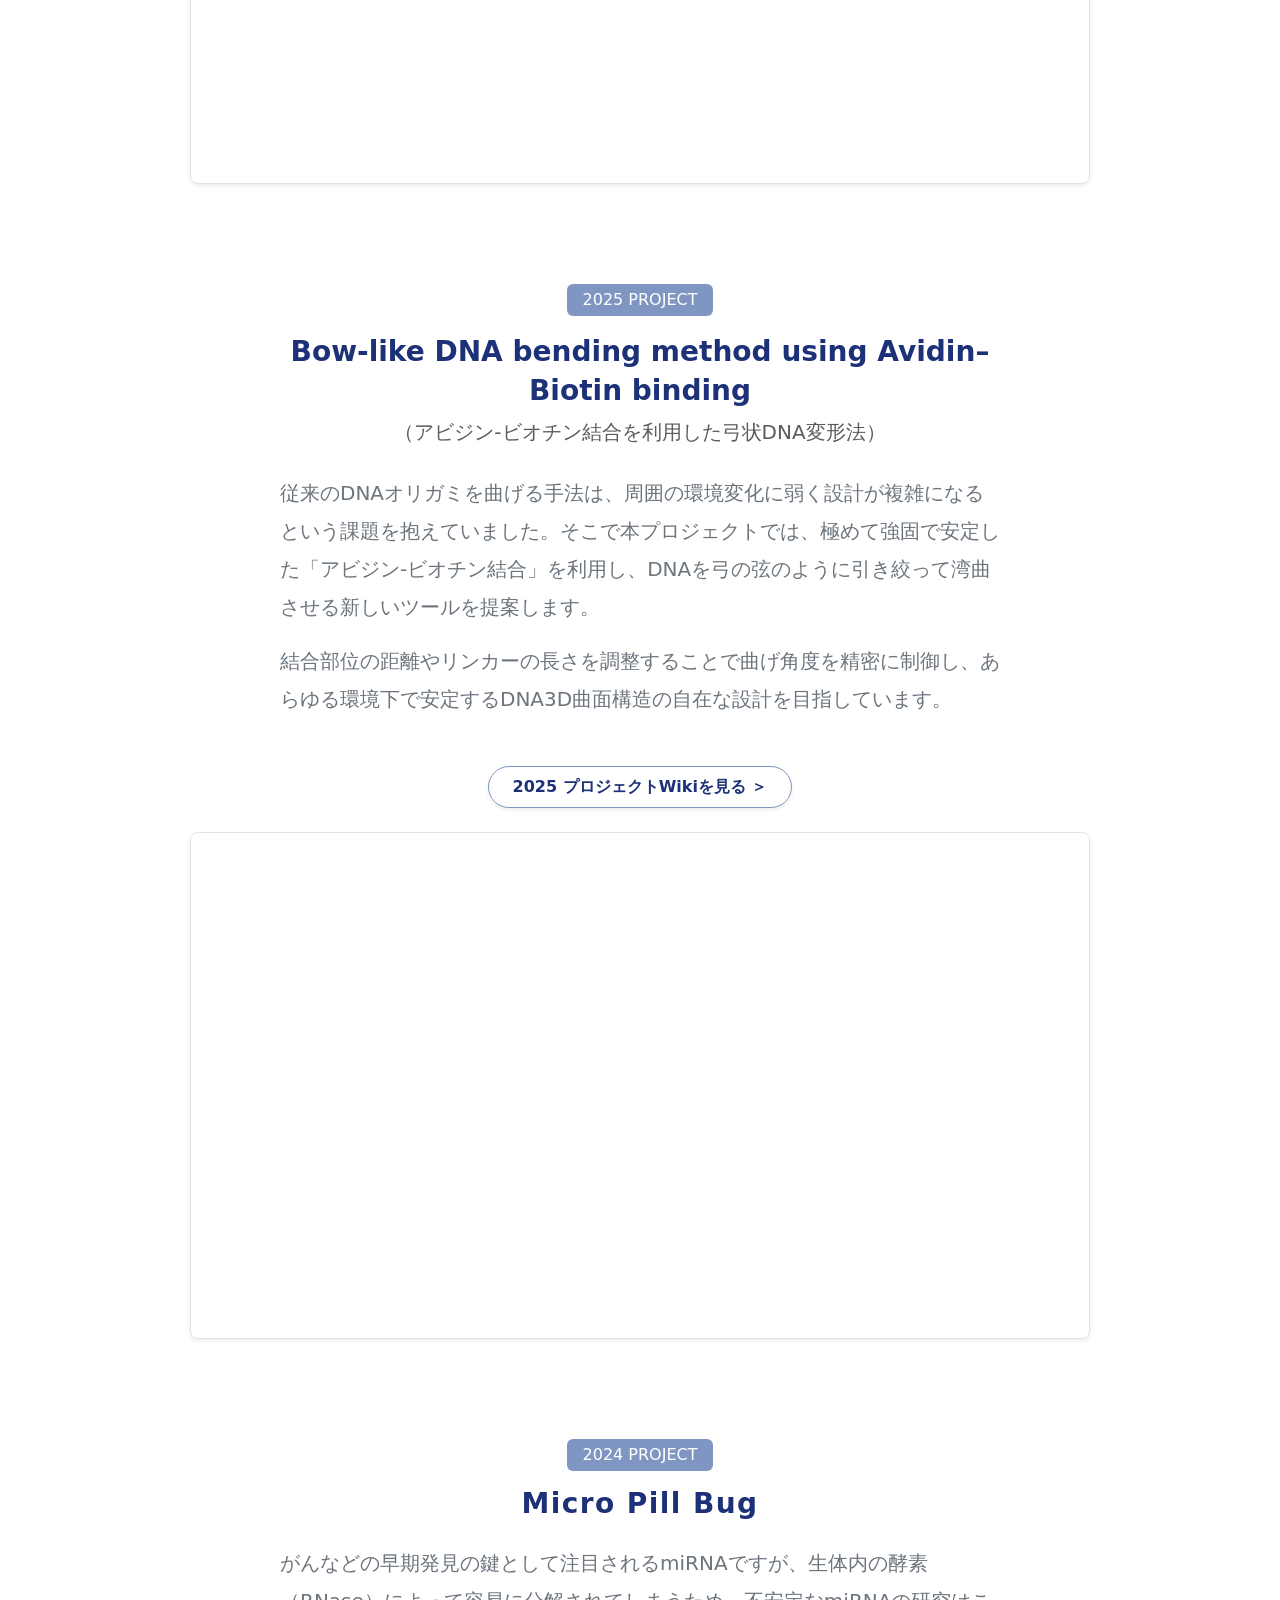
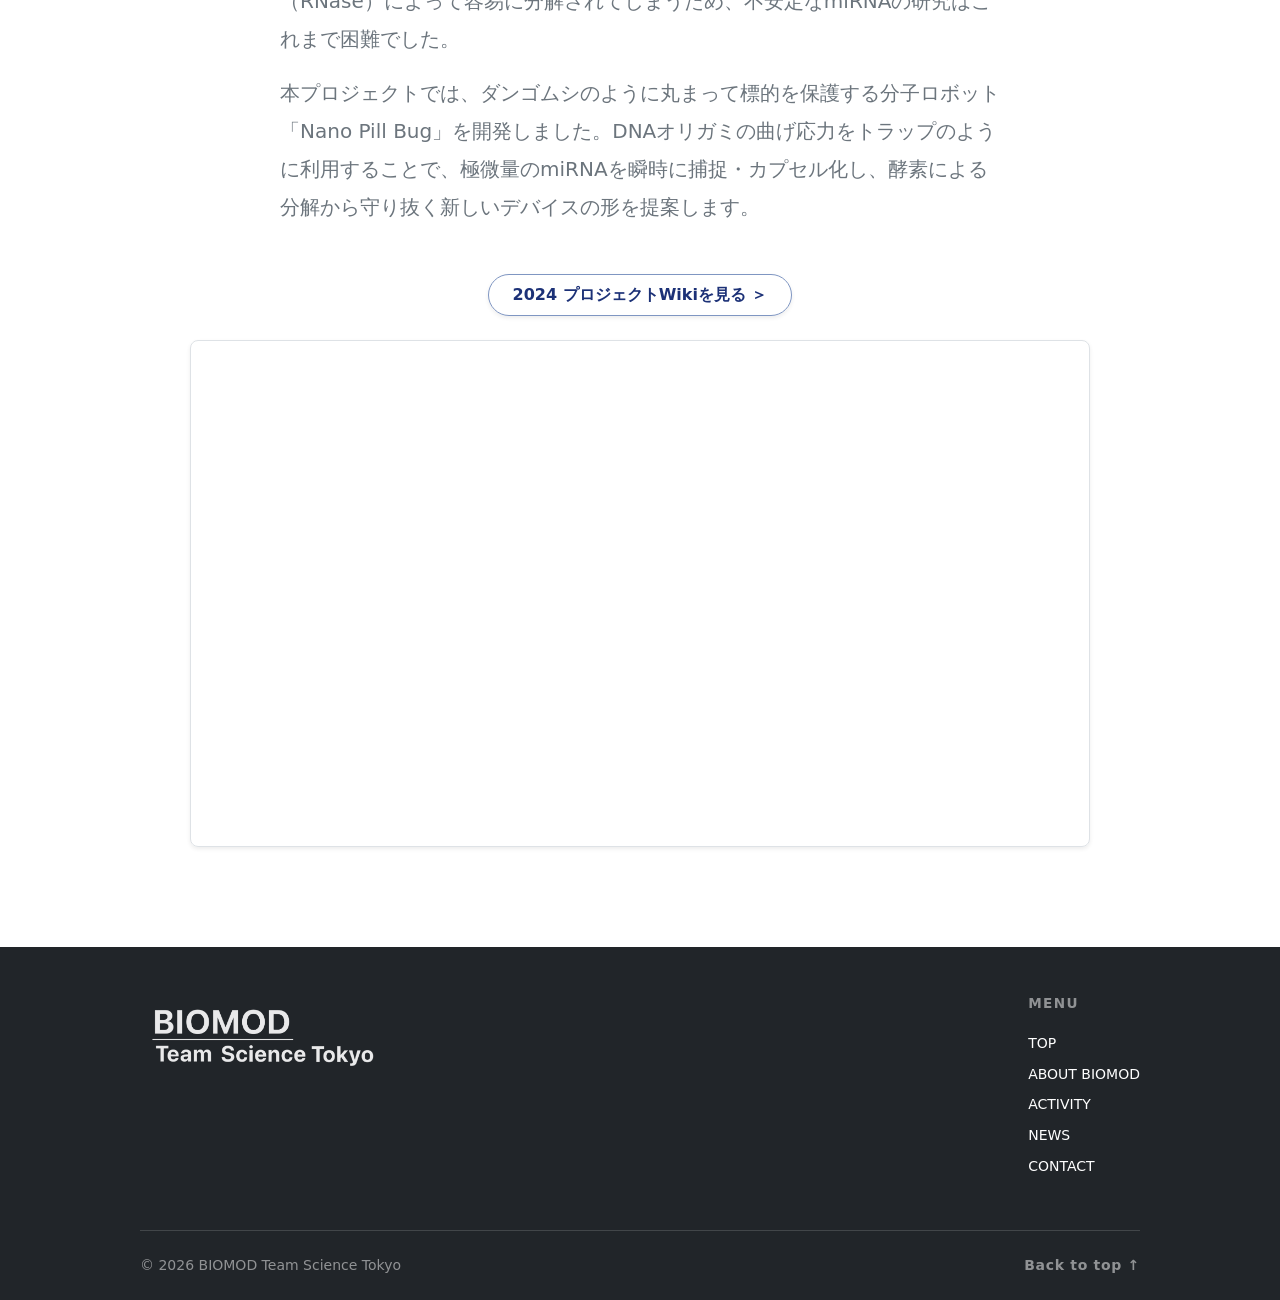
==== commit 17323aea: "activetyページ追加" ====
--- a/about-biomod.html
+++ b/about-biomod.html
@@ -72,26 +72,38 @@
                 </div>
                 <!-- スマホ：上 / PC：右 -->
                 <div class="col-md-6 order-1 order-md-2 mb-4 mb-md-0">
-                    <p class="fs-5 text-secondary mb-4" style="line-height: 2.0;">大会での評価は、実験データの正確さだけでなく、以下の3つの総合力で審査されます。</p>
+                    <p class="fs-5 text-secondary mb-4" style="line-height: 2.0;">大会での評価は、実験データの正確さだけでなく、以下の3つの総合力（100点満点）で審査されます。</p>
                     <div class="bg-light p-4 rounded-3 border shadow-sm">
                         <ul class="list-unstyled mb-0 fs-5 text-secondary" style="line-height: 1.8;">
                             <li class="mb-3 d-flex align-items-start">
                                 <span class="text-custom-blue fw-bold me-2">・</span>
-                                <div><strong>ウェブサイト（Wiki）の制作：</strong><br><span class="fs-6 text-muted">研究内容を世界に向けて分かりやすく解説するサイトの構築</span></div>
+                                <div><strong>ウェブサイト（Wiki）の制作：</strong><span class="score-badge">50点</span><br><span class="fs-6 text-muted">研究内容を世界に向けて分かりやすく解説するサイトの構築</span></div>
                             </li>
                             <li class="mb-3 d-flex align-items-start">
                                 <span class="text-custom-blue fw-bold me-2">・</span>
-                                <div><strong>紹介動画の制作：</strong><br><span class="fs-6 text-muted">プロジェクトの魅力を伝える3分間のYouTube動画</span></div>
+                                <div><strong>紹介動画の制作：</strong><span class="score-badge">25点</span><br><span class="fs-6 text-muted">プロジェクトの魅力を伝える3分以内のYouTube動画</span></div>
                             </li>
                             <li class="d-flex align-items-start">
                                 <span class="text-custom-blue fw-bold me-2">・</span>
-                                <div><strong>プレゼンテーション：</strong><br><span class="fs-6 text-muted">大会当日に英語で行う、研究成果の発表</span></div>
+                                <div><strong>プレゼンテーション：</strong><span class="score-badge">25点</span><br><span class="fs-6 text-muted">大会当日に英語で行う、10分間の研究成果の発表</span></div>
                             </li>
                         </ul>
                     </div>
-                    <p class="mt-4 mb-0 small">&emsp;詳しくは<a href="http://biomod.net/" target="_blank" class="custom-link fw-bold">BIOMOD公式ホームページ</a>をご参照ください。</p>
-                </div>
-            </div>
+                    <p class="mt-3 mb-0 small text-muted">総合点に応じてGold / Silver / Bronzeの各賞が、さらに部門別の賞（Best Project Website、Best YouTube Videoなど）が贈られます。</p>
+                </div>
+            </div>
+        </section>
+
+        <!-- BIOMOD公式ホームページへの案内 -->
+        <section class="fade-in-section my-block">
+            <a href="https://biomod.net/" target="_blank" rel="noopener" class="official-cta">
+                <span class="official-cta-text">
+                    <span class="official-cta-eyebrow">OFFICIAL WEBSITE</span>
+                    <span class="official-cta-title">BIOMOD公式ホームページ</span>
+                    <span class="official-cta-desc">大会のルール・審査基準・今年の日程・過去の受賞チームなど、詳しい情報はこちら</span>
+                </span>
+                <span class="official-cta-btn">biomod.net を見る<span class="official-cta-arrow" aria-hidden="true">↗</span></span>
+            </a>
         </section>
 
         <hr class="my-5 border-secondary-subtle">
@@ -108,13 +120,10 @@
                 <!-- テキスト幅を制限し、左揃え（text-start）で読みやすく配置 -->
                 <div class="mx-auto mt-4 text-start" style="max-width: 720px;">
                     <p class="text-secondary fs-5" style="line-height: 1.9;">
-                        細胞が分泌する細胞外小胞（EV）は、もとの細胞の状態を映し出すため、病気のバイオマーカーとして期待されています。しかし、中身を調べるために界面活性剤などで膜を壊すと、すべての小胞が一度に壊れてしまい、「どのEVに由来する分子なのか」という情報が失われてしまいます。
-                    </p>
-                    <p class="text-secondary fs-5" style="line-height: 1.9;">
-                        そこで本プロジェクトでは、標的のEVの近くでだけ働く物理的な膜破壊システムを提案します。独自に設計した「Bundled HCR」では、6種類のヘアピンDNAが決まった順番で開くことで、複数のDNA鎖が束になって伸長し、硬いDNAバンドルを形成します。コレステロール修飾されたバンドルが膜に結合し、脂質膜を突き破ります。
+                        病気のバイオマーカーとして期待される細胞外小胞（EV）ですが、界面活性剤などで膜を壊して中身を調べる従来の方法では、すべての小胞が一度に壊れ、「どのEVに由来する分子か」という情報が失われてしまいます。
                     </p>
                     <p class="text-secondary fs-5 mb-0" style="line-height: 1.9;">
-                        シミュレーションによって膜に穴を開けられるバンドルの太さ（約12ヘリックス）や設計の熱力学的な実現性を検証し、実験ではゲル電気泳動・AFMによるバンドル形成の確認と、巨大リポソーム（GUV）への膜結合を確認しました。
+                        本プロジェクトでは、複数のDNA鎖を束ねて伸長させる独自の反応「Bundled HCR」で硬いDNAバンドルを組み上げ、標的のEVの近くでだけ脂質膜を突き破る、新しい膜破壊システムを提案します。
                     </p>
                 </div>
 
--- a/style.css
+++ b/style.css
@@ -260,3 +260,279 @@
         letter-spacing: 0.03em;
     }
 }
+
+/* ニュース本文: 長いURLや英単語が画面外にはみ出さないよう折り返す */
+.news-content {
+    overflow-wrap: anywhere;
+    word-break: break-word;
+}
+.news-content img { max-width: 100%; height: auto; }
+
+
+
+/* =========================================
+   activity.html 固有
+   ========================================= */
+
+/* 番号付きの見出し（01 / 02） */
+.activity-heading {
+    display: flex;
+    align-items: center;
+    gap: 16px;
+    padding-bottom: 12px;
+    border-bottom: 1px solid var(--bs-border-color);
+}
+.activity-num {
+    font-size: 2.6rem;
+    font-weight: 800;
+    line-height: 1;
+    color: var(--brand-text);
+    opacity: 0.25;
+    letter-spacing: 0.02em;
+}
+
+/* 班の紹介 */
+.team-row { margin-bottom: 72px; }
+.team-visual {
+    aspect-ratio: 4 / 3;
+    border-radius: 12px;
+    display: flex;
+    flex-direction: column;
+    align-items: center;
+    justify-content: center;
+    color: #fff;
+    overflow: hidden;
+    box-shadow: 0 .125rem .25rem rgba(0, 0, 0, .075);
+}
+.team-visual-label {
+    font-size: clamp(1.8rem, 5vw, 2.6rem);
+    font-weight: 800;
+    letter-spacing: 0.12em;
+}
+.team-visual-sub {
+    font-size: 0.85rem;
+    letter-spacing: 0.15em;
+    opacity: 0.8;
+}
+.team-visual-wet     { background: linear-gradient(135deg, #1c3177, #3b5fb0); }
+.team-visual-dry     { background: linear-gradient(135deg, #2a4a9a, #7f96c2); }
+.team-visual-wiki    { background: linear-gradient(135deg, #3b5fb0, #8fb0e0); }
+.team-visual-youtube { background: linear-gradient(135deg, #1c3177, #7f96c2); }
+
+/* 年度切り替えタブ */
+.year-tabs { gap: 8px; }
+.year-tabs .nav-link {
+    border: 1px solid var(--bs-border-color);
+    border-radius: 999px;
+    padding: 6px 22px;
+    color: var(--brand-text);
+    font-weight: 700;
+    background: transparent;
+    transition: background-color 0.2s, color 0.2s, border-color 0.2s;
+}
+.year-tabs .nav-link:hover { border-color: #7f96c2; }
+.year-tabs .nav-link.active {
+    background-color: #1c3177;
+    border-color: #1c3177;
+    color: #fff;
+}
+
+/* 月ごとの縦タイムライン */
+.cal-list {
+    list-style: none;
+    padding: 0;
+    margin: 0;
+    position: relative;
+}
+.cal-list::before {
+    content: "";
+    position: absolute;
+    left: 7px;
+    top: 8px;
+    bottom: 8px;
+    width: 2px;
+    background: var(--bs-border-color);
+}
+.cal-month {
+    position: relative;
+    padding-left: 36px;
+    padding-bottom: 28px;
+}
+.cal-month:last-child { padding-bottom: 0; }
+.cal-month::before {
+    content: "";
+    position: absolute;
+    left: 0;
+    top: 6px;
+    width: 16px;
+    height: 16px;
+    border-radius: 50%;
+    background: var(--site-bg);
+    border: 3px solid #7f96c2;
+}
+.cal-month-label {
+    font-weight: 800;
+    font-size: 1.15rem;
+    color: var(--brand-text);
+    margin-bottom: 6px;
+}
+.cal-items {
+    list-style: none;
+    padding: 0;
+    margin: 0;
+}
+.cal-item {
+    position: relative;
+    padding-left: 16px;
+    color: var(--bs-secondary-color);
+    line-height: 1.9;
+}
+.cal-item::before {
+    content: "・";
+    position: absolute;
+    left: 0;
+    color: #7f96c2;
+}
+/* 大会結果などの実績 */
+.cal-item.is-highlight {
+    color: var(--bs-body-color);
+    font-weight: 700;
+}
+.cal-item.is-highlight::before { content: "★"; font-size: 0.8em; top: 0.15em; }
+.cal-item time {
+    display: inline-block;
+    font-size: 0.8rem;
+    font-weight: 700;
+    color: #fff;
+    background: #7f96c2;
+    border-radius: 4px;
+    padding: 0 6px;
+    margin-right: 6px;
+    line-height: 1.6;
+}
+
+/* 班ごとの活動の流れ（ステップ） */
+.team-steps {
+    list-style: none;
+    counter-reset: step;
+    display: flex;
+    flex-wrap: wrap;
+    gap: 8px 6px;
+    padding: 0;
+    margin: 20px 0 0;
+}
+.team-steps li {
+    counter-increment: step;
+    display: inline-flex;
+    align-items: center;
+    gap: 6px;
+    font-size: 0.85rem;
+    font-weight: 700;
+    color: var(--brand-text);
+    background: var(--site-bg-alt);
+    border: 1px solid var(--bs-border-color);
+    border-radius: 999px;
+    padding: 4px 12px 4px 4px;
+}
+.team-steps li::before {
+    content: counter(step);
+    display: inline-flex;
+    align-items: center;
+    justify-content: center;
+    width: 20px;
+    height: 20px;
+    border-radius: 50%;
+    background: #7f96c2;
+    color: #fff;
+    font-size: 0.75rem;
+}
+.team-steps li:not(:last-child)::after {
+    content: "→";
+    margin-left: 6px;
+    margin-right: -6px;
+    color: #7f96c2;
+}
+
+/* ページ内ジャンプ（activity.html上部） */
+.activity-jump {
+    display: flex;
+    flex-wrap: wrap;
+    justify-content: center;
+    gap: 8px;
+}
+.activity-jump a {
+    font-size: 0.85rem;
+    font-weight: 700;
+    color: var(--brand-text);
+    text-decoration: none;
+    border: 1px solid #7f96c2;
+    border-radius: 999px;
+    padding: 5px 16px;
+    transition: background-color 0.2s, color 0.2s;
+}
+.activity-jump a:hover { background-color: #1c3177; border-color: #1c3177; color: #fff; }
+
+/* ジャンプ先が固定ヘッダーに隠れないように */
+.team-row, #calendar { scroll-margin-top: calc(var(--nav-h) + 24px); }
+
+/* トップページの班タイル */
+.team-tile {
+    display: flex;
+    flex-direction: column;
+    justify-content: flex-end;
+    aspect-ratio: 1 / 1;
+    border-radius: 12px;
+    padding: 16px;
+    color: #fff;
+    text-decoration: none;
+    box-shadow: 0 .125rem .25rem rgba(0, 0, 0, .075);
+    transition: transform 0.25s ease, box-shadow 0.25s ease;
+}
+.team-tile:hover {
+    color: #fff;
+    transform: translateY(-4px);
+    box-shadow: 0 10px 20px rgba(0, 0, 0, 0.15);
+}
+.team-tile-label {
+    font-size: clamp(1.1rem, 3.2vw, 1.6rem);
+    font-weight: 800;
+    letter-spacing: 0.08em;
+    line-height: 1.2;
+}
+.team-tile-sub { font-size: 0.8rem; opacity: 0.85; }
+
+/* ===== BIOMOD公式ホームページへの案内 ===== */
+.score-badge {
+    display: inline-block; margin-left: .5em; padding: .1em .6em;
+    font-size: .8rem; font-weight: 700; line-height: 1.6; vertical-align: .15em;
+    color: #fff; background: #1c3177; border-radius: 999px;
+}
+.official-cta {
+    display: flex; align-items: center; justify-content: space-between; gap: 24px;
+    max-width: 880px; margin: 0 auto; padding: 32px 40px;
+    color: #fff; text-decoration: none;
+    background: linear-gradient(120deg, #1c3177 0%, #3a5aa8 100%);
+    border-radius: 16px; box-shadow: 0 10px 30px rgba(28, 49, 119, .25);
+    transition: transform .2s ease, box-shadow .2s ease;
+}
+.official-cta:hover { color: #fff; transform: translateY(-3px); box-shadow: 0 16px 36px rgba(28, 49, 119, .35); }
+.official-cta-text { display: flex; flex-direction: column; gap: 6px; }
+.official-cta-eyebrow { font-size: .75rem; font-weight: 700; letter-spacing: .2em; color: #b9c8ec; }
+.official-cta-title { font-size: 1.5rem; font-weight: 700; }
+.official-cta-desc { font-size: .95rem; color: #dbe3f6; line-height: 1.7; }
+.official-cta-btn {
+    flex-shrink: 0; display: inline-flex; align-items: center; gap: .5em;
+    padding: 12px 24px; font-weight: 700; color: #1c3177; background: #fff;
+    border-radius: 999px; white-space: nowrap; transition: background .2s ease;
+}
+.official-cta:hover .official-cta-btn { background: #e8eefb; }
+.official-cta-arrow { transition: transform .2s ease; }
+.official-cta:hover .official-cta-arrow { transform: translate(2px, -2px); }
+@media (max-width: 767.98px) {
+    .official-cta { flex-direction: column; align-items: flex-start; padding: 28px 24px; }
+    .official-cta-btn { align-self: stretch; justify-content: center; }
+}
+[data-bs-theme="dark"] .official-cta { background: linear-gradient(120deg, #22356f 0%, #34518f 100%); box-shadow: 0 10px 30px rgba(0, 0, 0, .4); }
+[data-bs-theme="dark"] .score-badge { background: #3a5aa8; }
+.official-inline { color: var(--brand-text); font-weight: 700; text-decoration: underline; }
+.official-inline:hover { color: var(--brand-text-hover); }
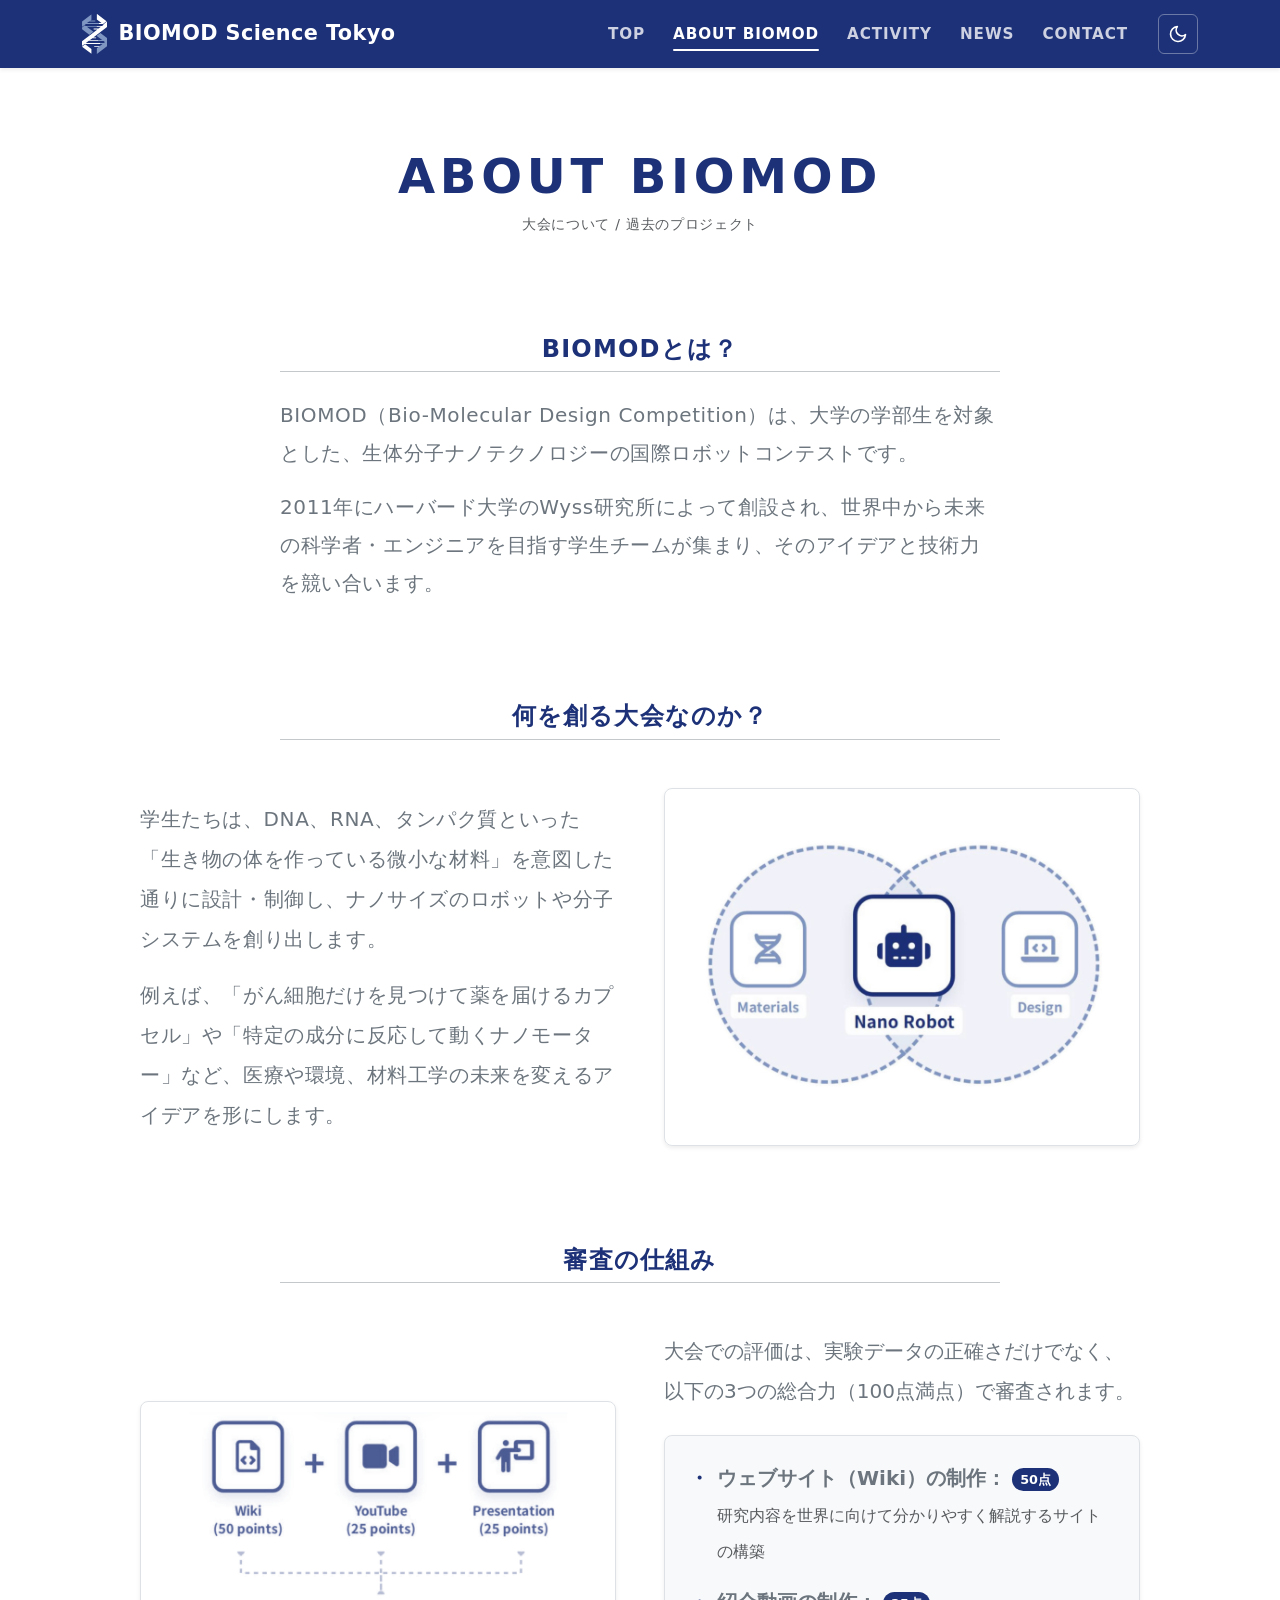
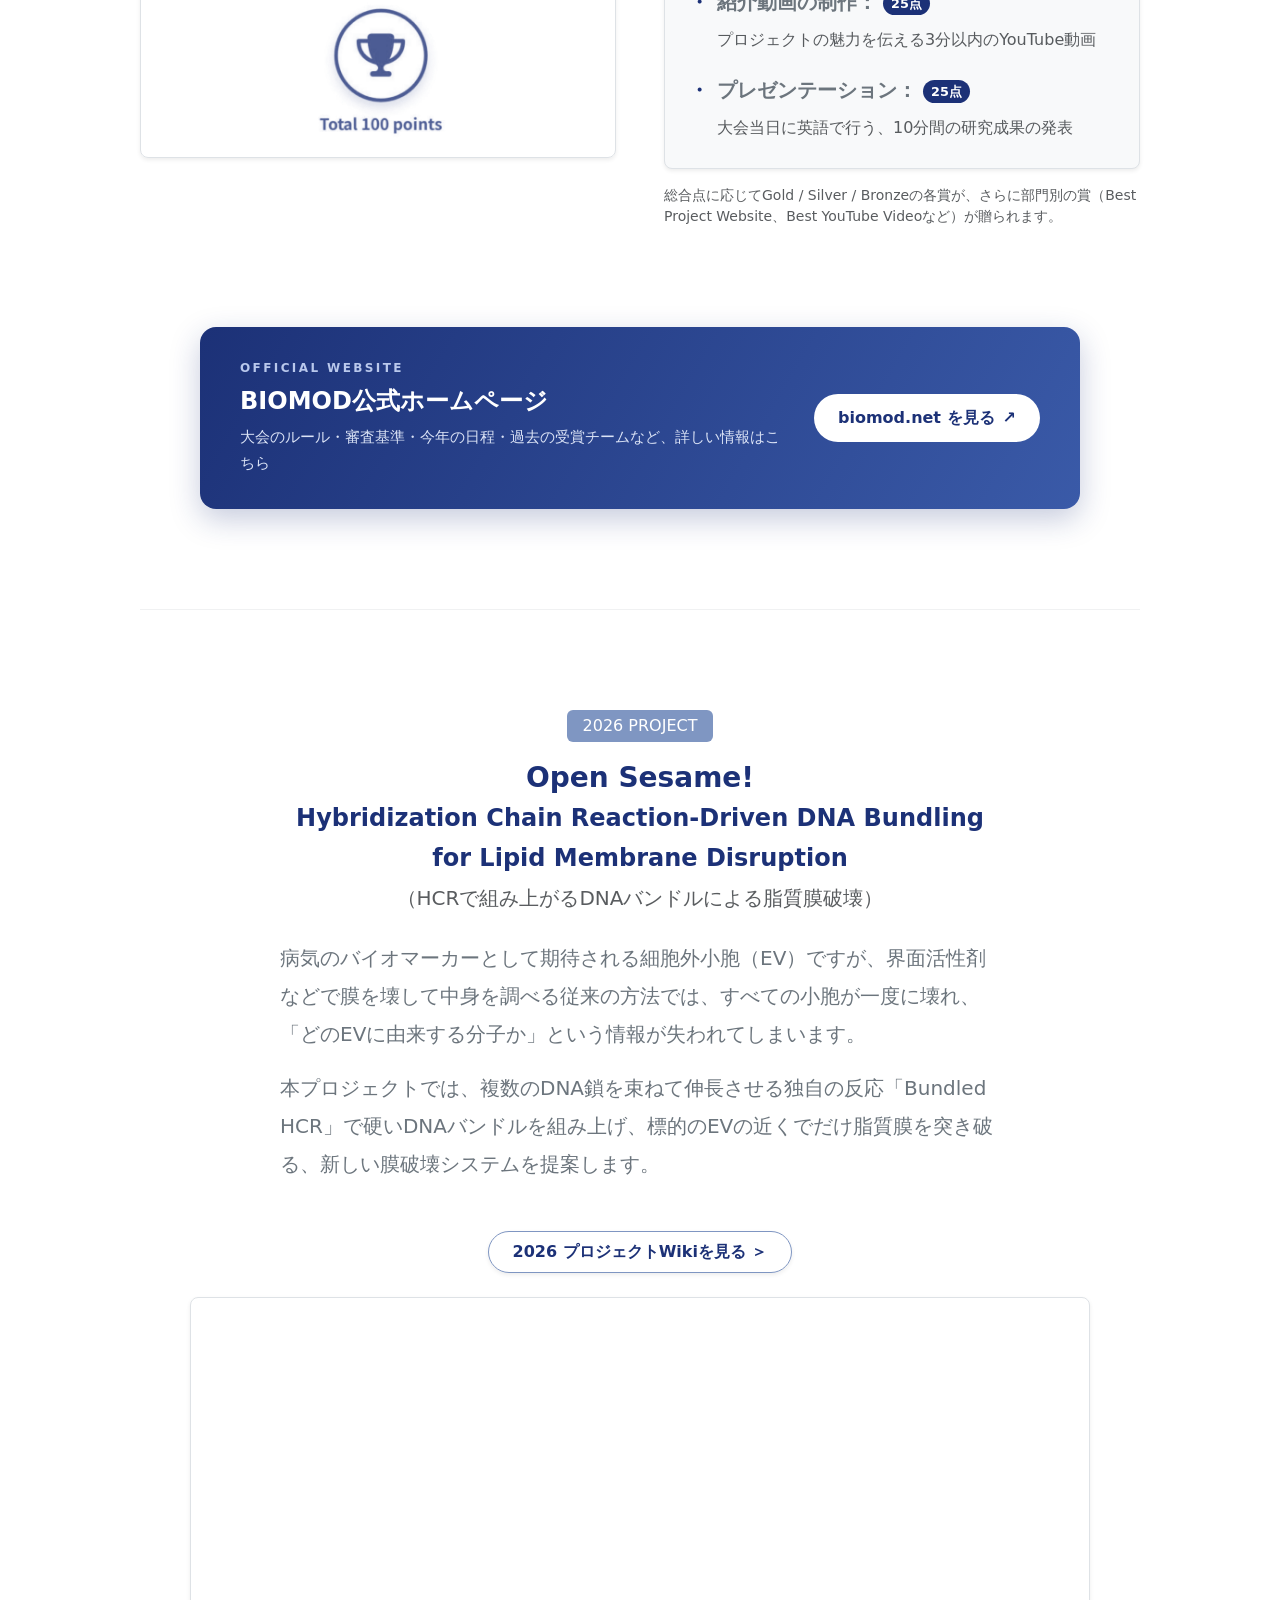
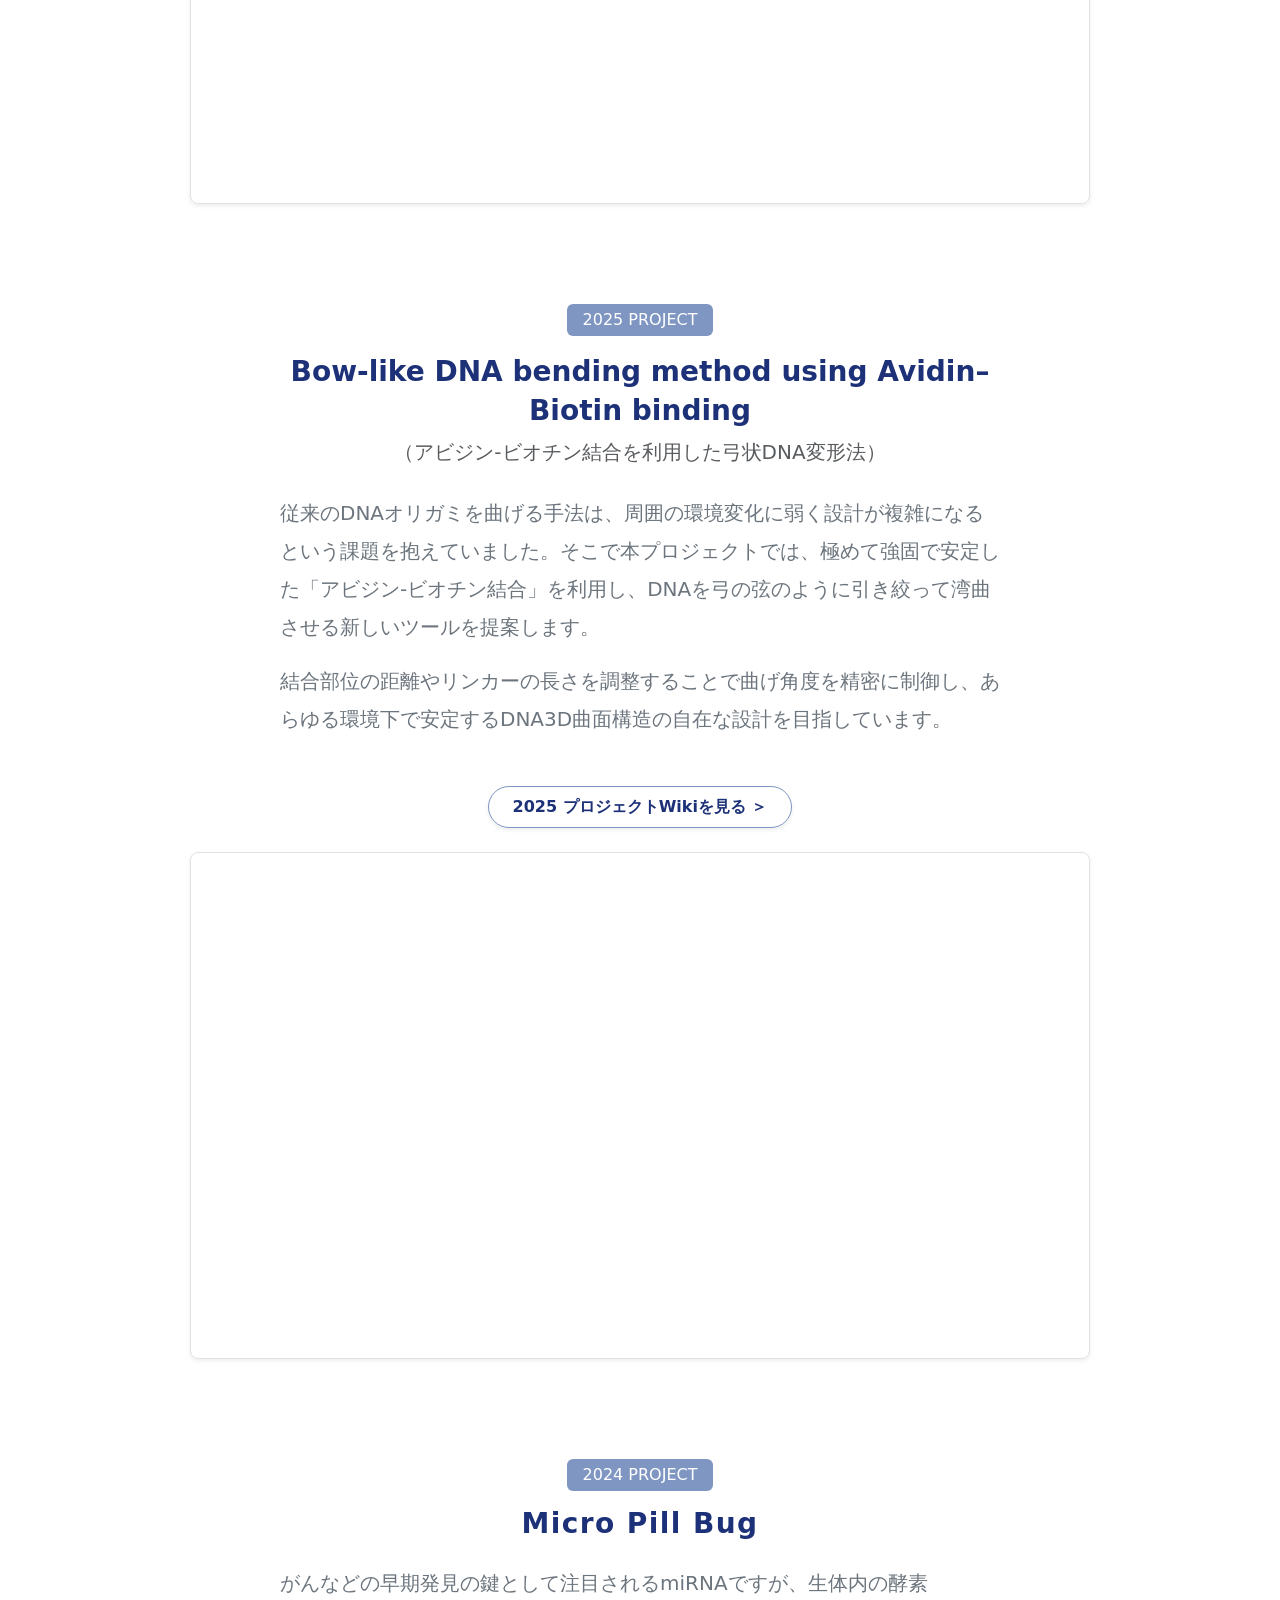
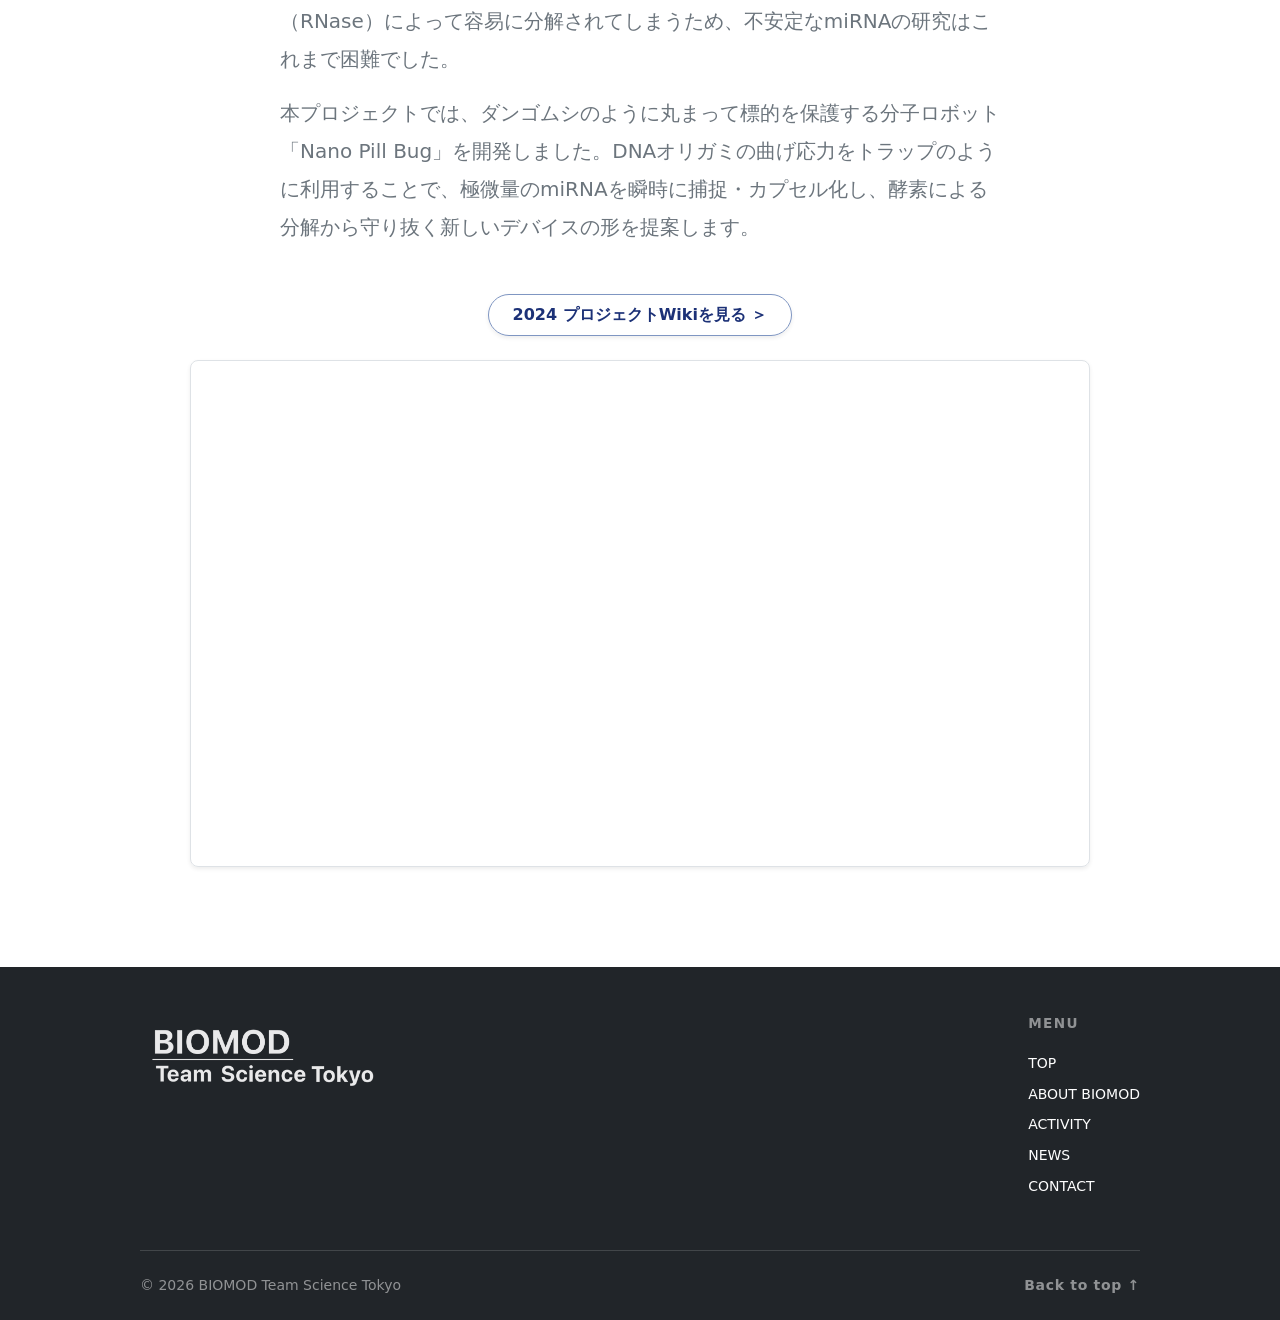
==== commit f057d197: "タブのアイコンとヘッダーのロゴマークを追加し、ヘッダーを見やすくする - ロゴのDNAマークを角を整えたSVGに描き直し(logo/mark.svg)、   favicon(svg/ico)とappl" ====
--- a/about-biomod.html
+++ b/about-biomod.html
@@ -4,6 +4,10 @@
     <meta charset="UTF-8">
     <meta name="viewport" content="width=device-width, initial-scale=1.0">
     <title>ABOUT BIOMOD | BIOMOD Team Science Tokyo</title>
+    <!-- タブに表示されるアイコン -->
+    <link rel="icon" href="logo/favicon.ico" sizes="any">
+    <link rel="icon" href="logo/favicon.svg" type="image/svg+xml">
+    <link rel="apple-touch-icon" href="logo/apple-touch-icon.png">
     <!-- 保存済み or OSの設定からテーマを先に決めて、読み込み時のちらつきを防ぐ -->
     <script>
         (function () {
--- a/style.css
+++ b/style.css
@@ -3,8 +3,8 @@
    ========================================= */
 /* 固定ヘッダーの高さ分全体のコンテンツを下に下げます */
 /* --nav-h はナビバーの高さ。狭い画面ではリンクが2段目に回るので高くなる */
-:root { --nav-h: 48px; }
-@media (max-width: 991.98px) { :root { --nav-h: 82px; } }
+:root { --nav-h: 68px; }
+@media (max-width: 991.98px) { :root { --nav-h: 100px; } }
 body { padding-top: var(--nav-h); }
 /* トップのヒーロー画像はナビバーの裏から始める */
 .hero-under-nav { margin-top: calc(-1 * var(--nav-h)); }
@@ -202,8 +202,8 @@
 
 /* ヘッダーの切り替えボタン */
 .theme-toggle {
-    width: 36px;
-    height: 36px;
+    width: 40px;
+    height: 40px;
     display: inline-flex;
     align-items: center;
     justify-content: center;
@@ -219,8 +219,8 @@
     border-color: rgba(255, 255, 255, 0.7);
 }
 .theme-icon {
-    width: 18px;
-    height: 18px;
+    width: 20px;
+    height: 20px;
     background-color: currentColor;
     -webkit-mask: var(--icon) center / contain no-repeat;
     mask: var(--icon) center / contain no-repeat;
@@ -255,10 +255,10 @@
         margin-top: 2px;
     }
     .site-nav .nav-link {
-        font-size: 0.8rem;
-        padding: 6px 8px !important;
-        letter-spacing: 0.03em;
+        font-size: 0.85rem;
+        padding: 10px 10px !important;
     }
+    .site-nav .nav-link::after { bottom: 4px; left: 10px; right: 10px; }
 }
 
 /* ニュース本文: 長いURLや英単語が画面外にはみ出さないよう折り返す */
@@ -536,3 +536,55 @@
 [data-bs-theme="dark"] .score-badge { background: #3a5aa8; }
 .official-inline { color: var(--brand-text); font-weight: 700; text-decoration: underline; }
 .official-inline:hover { color: var(--brand-text-hover); }
+
+/* ===== ヘッダー左端のロゴマーク（背景の紺に合わせ、紺の部分を白にしたもの） ===== */
+.brand-mark { height: 40px; width: auto; margin-right: .7rem; flex-shrink: 0; }
+
+/* ===== ヘッダーを見やすく（高さ・文字の大きさ・現在のページの下線） ===== */
+.site-header { padding-top: 14px; padding-bottom: 14px; }
+.site-header .navbar-brand {
+    font-size: 1.3rem;
+    letter-spacing: 0.02em;
+    padding: 0;
+    margin-right: 1.5rem;
+}
+.site-nav .nav-link {
+    position: relative;
+    font-size: 0.95rem;
+    font-weight: 600;
+    letter-spacing: 0.06em;
+    color: rgba(255, 255, 255, 0.78);
+    padding: 8px 14px !important;
+    transition: color 0.2s ease;
+}
+.site-nav .nav-link:hover,
+.site-nav .nav-link.active { color: #fff; }
+/* 現在のページ・ホバー中のリンクに下線を出す */
+.site-nav .nav-link::after {
+    content: "";
+    position: absolute;
+    left: 14px; right: 14px; bottom: 2px;
+    height: 2px;
+    border-radius: 1px;
+    background: #fff;
+    transform: scaleX(0);
+    transition: transform 0.25s ease;
+}
+.site-nav .nav-link:hover::after { transform: scaleX(1); opacity: .5; }
+.site-nav .nav-link.active::after { transform: scaleX(1); opacity: 1; }
+@media (max-width: 991.98px) {
+    .site-header { padding-top: 10px; padding-bottom: 0; }
+    .site-header .navbar-brand { font-size: 1.15rem; }
+    .site-header .brand-mark { height: 34px; }
+    .site-nav { margin-top: 10px; }
+}
+/* スマホ幅：5つのリンクが1段に収まるよう、文字間と余白を詰める */
+@media (max-width: 575.98px) {
+    .site-nav { column-gap: 0; }
+    .site-nav .nav-link {
+        font-size: 0.8rem;
+        letter-spacing: 0.01em;
+        padding: 10px 5px !important;
+    }
+    .site-nav .nav-link::after { left: 5px; right: 5px; }
+}
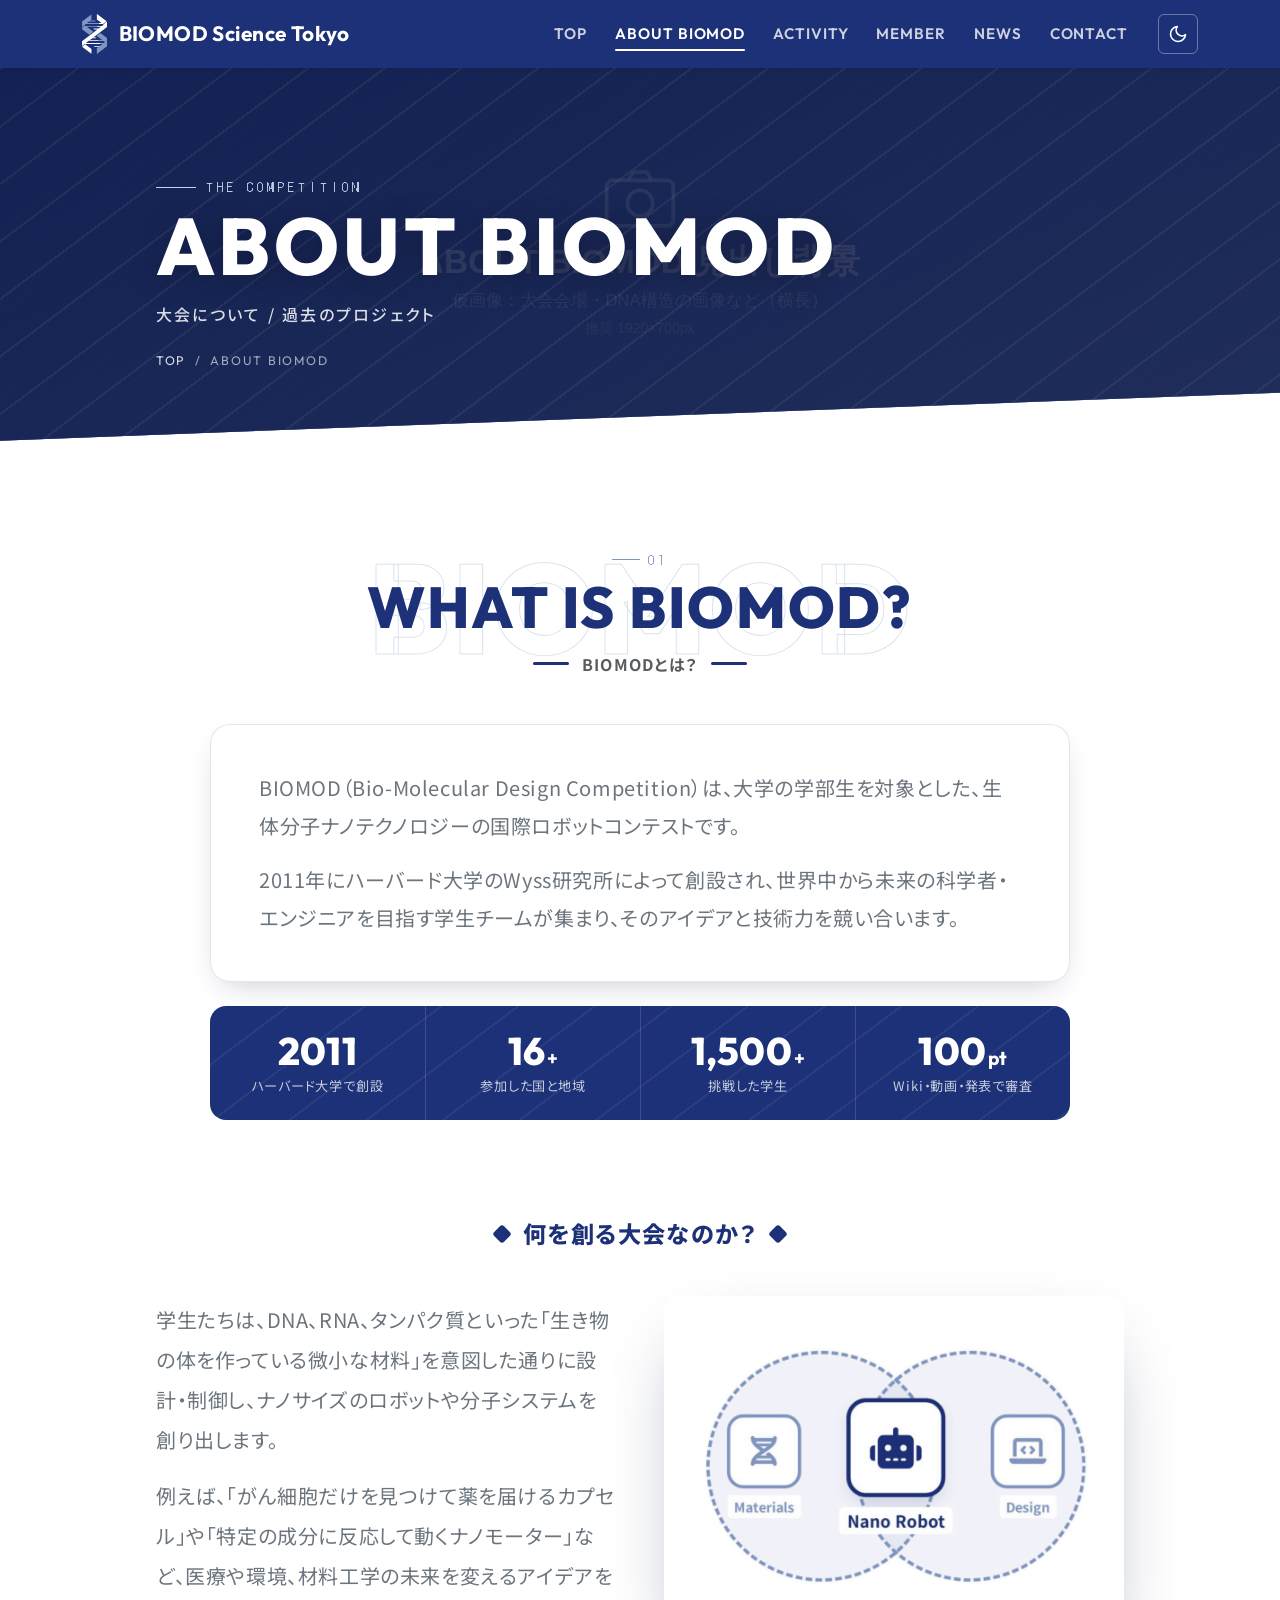
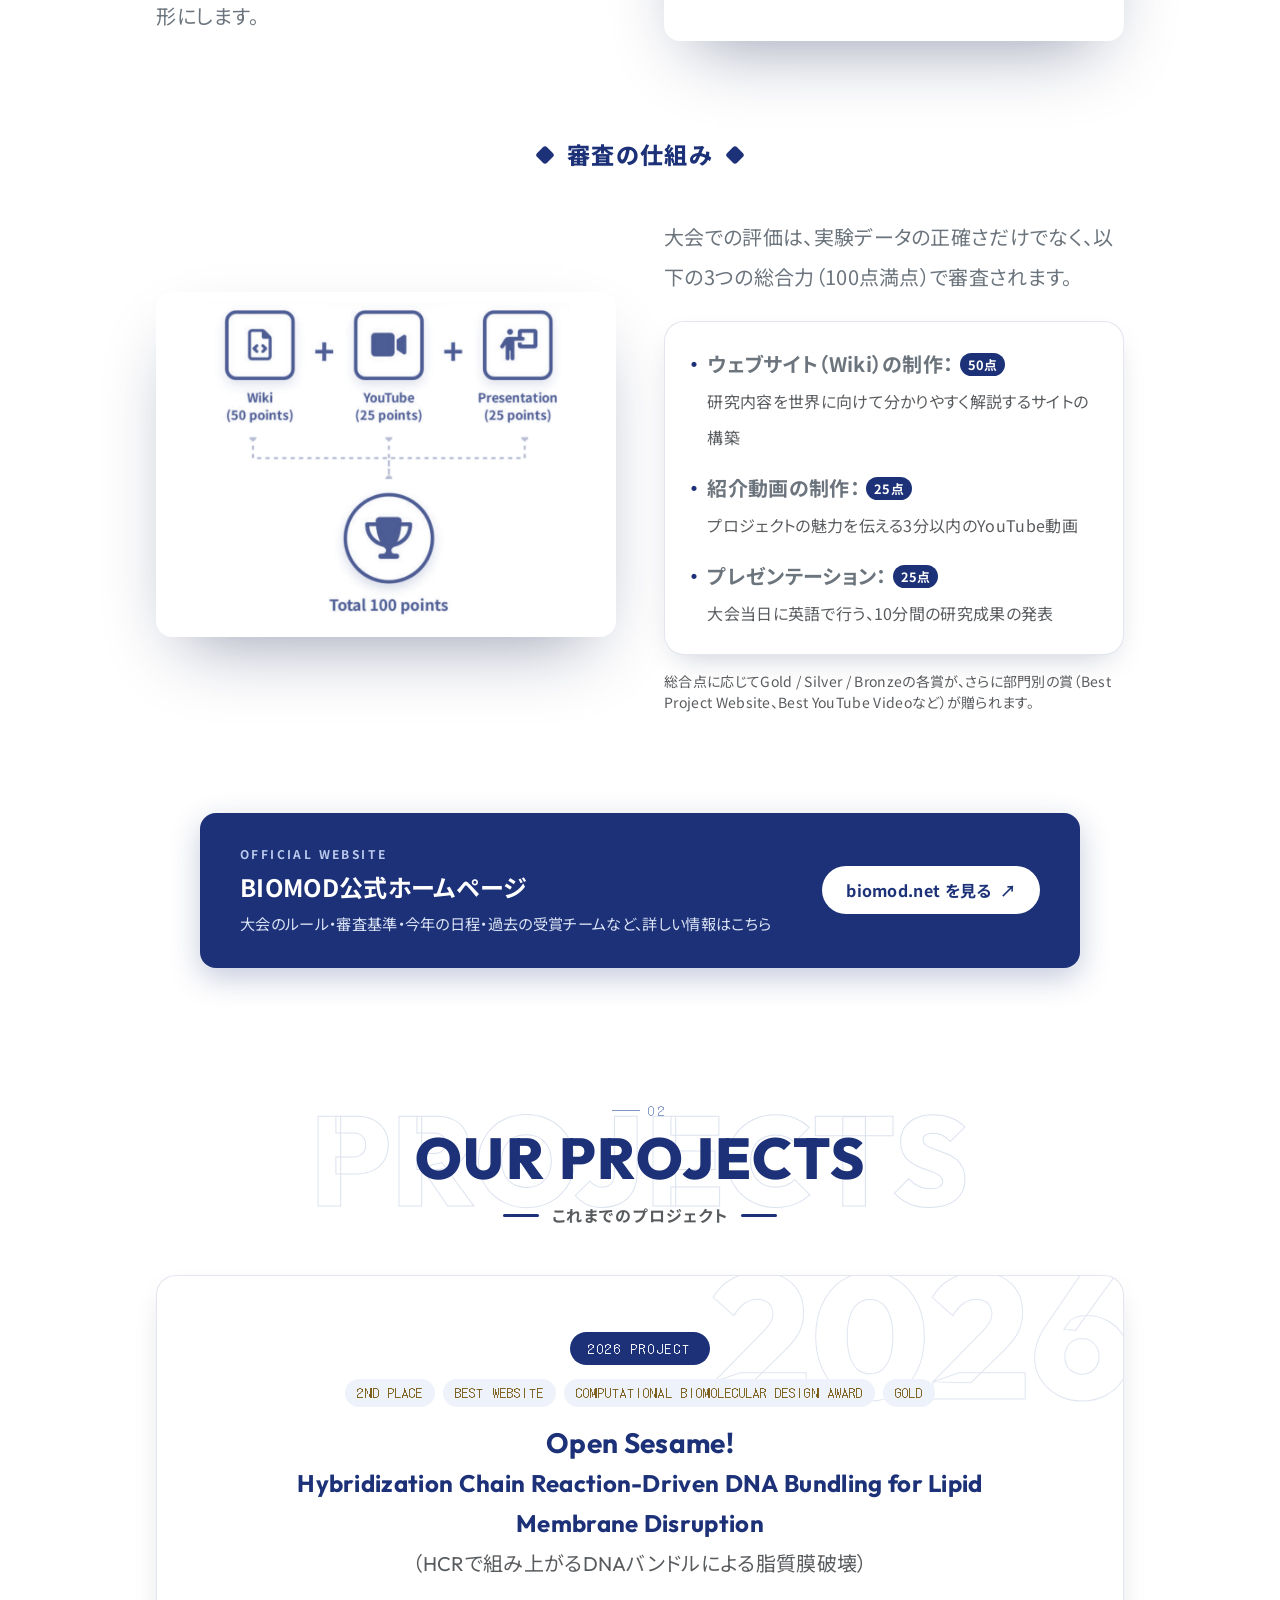
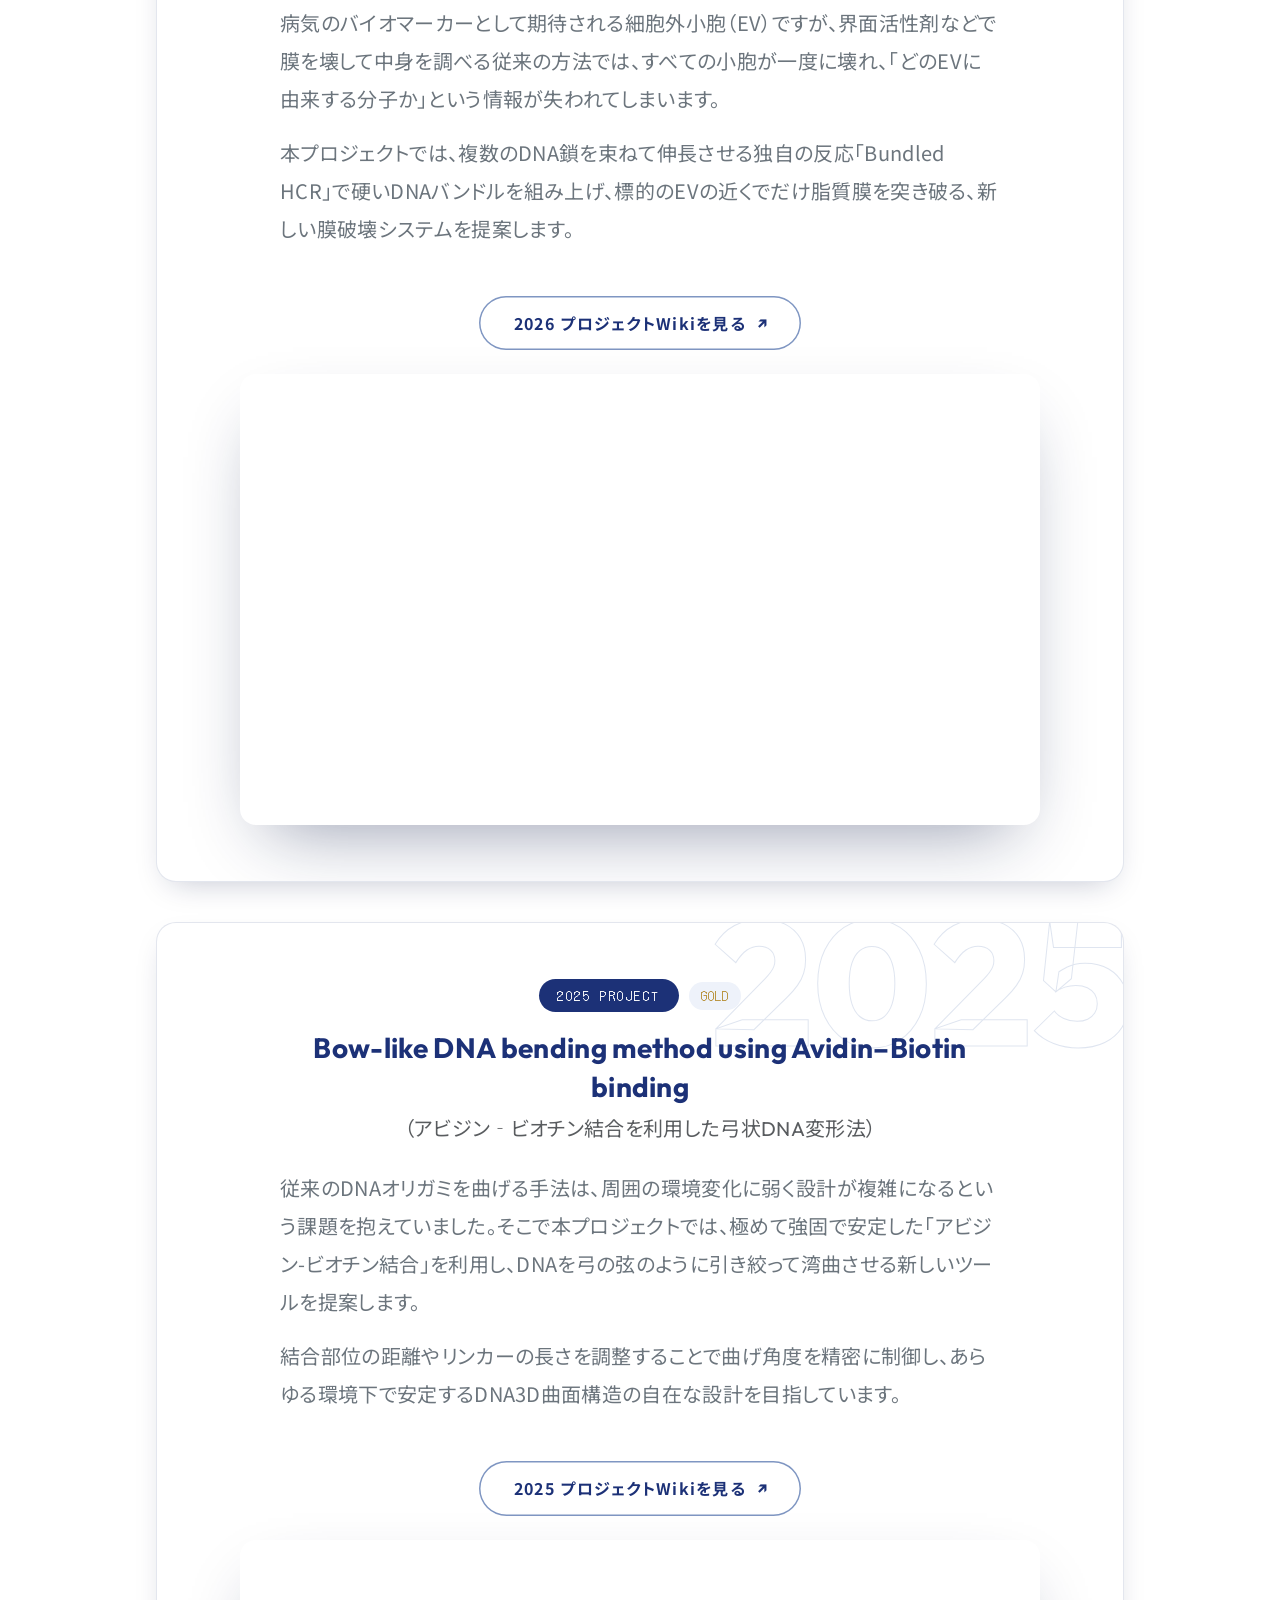
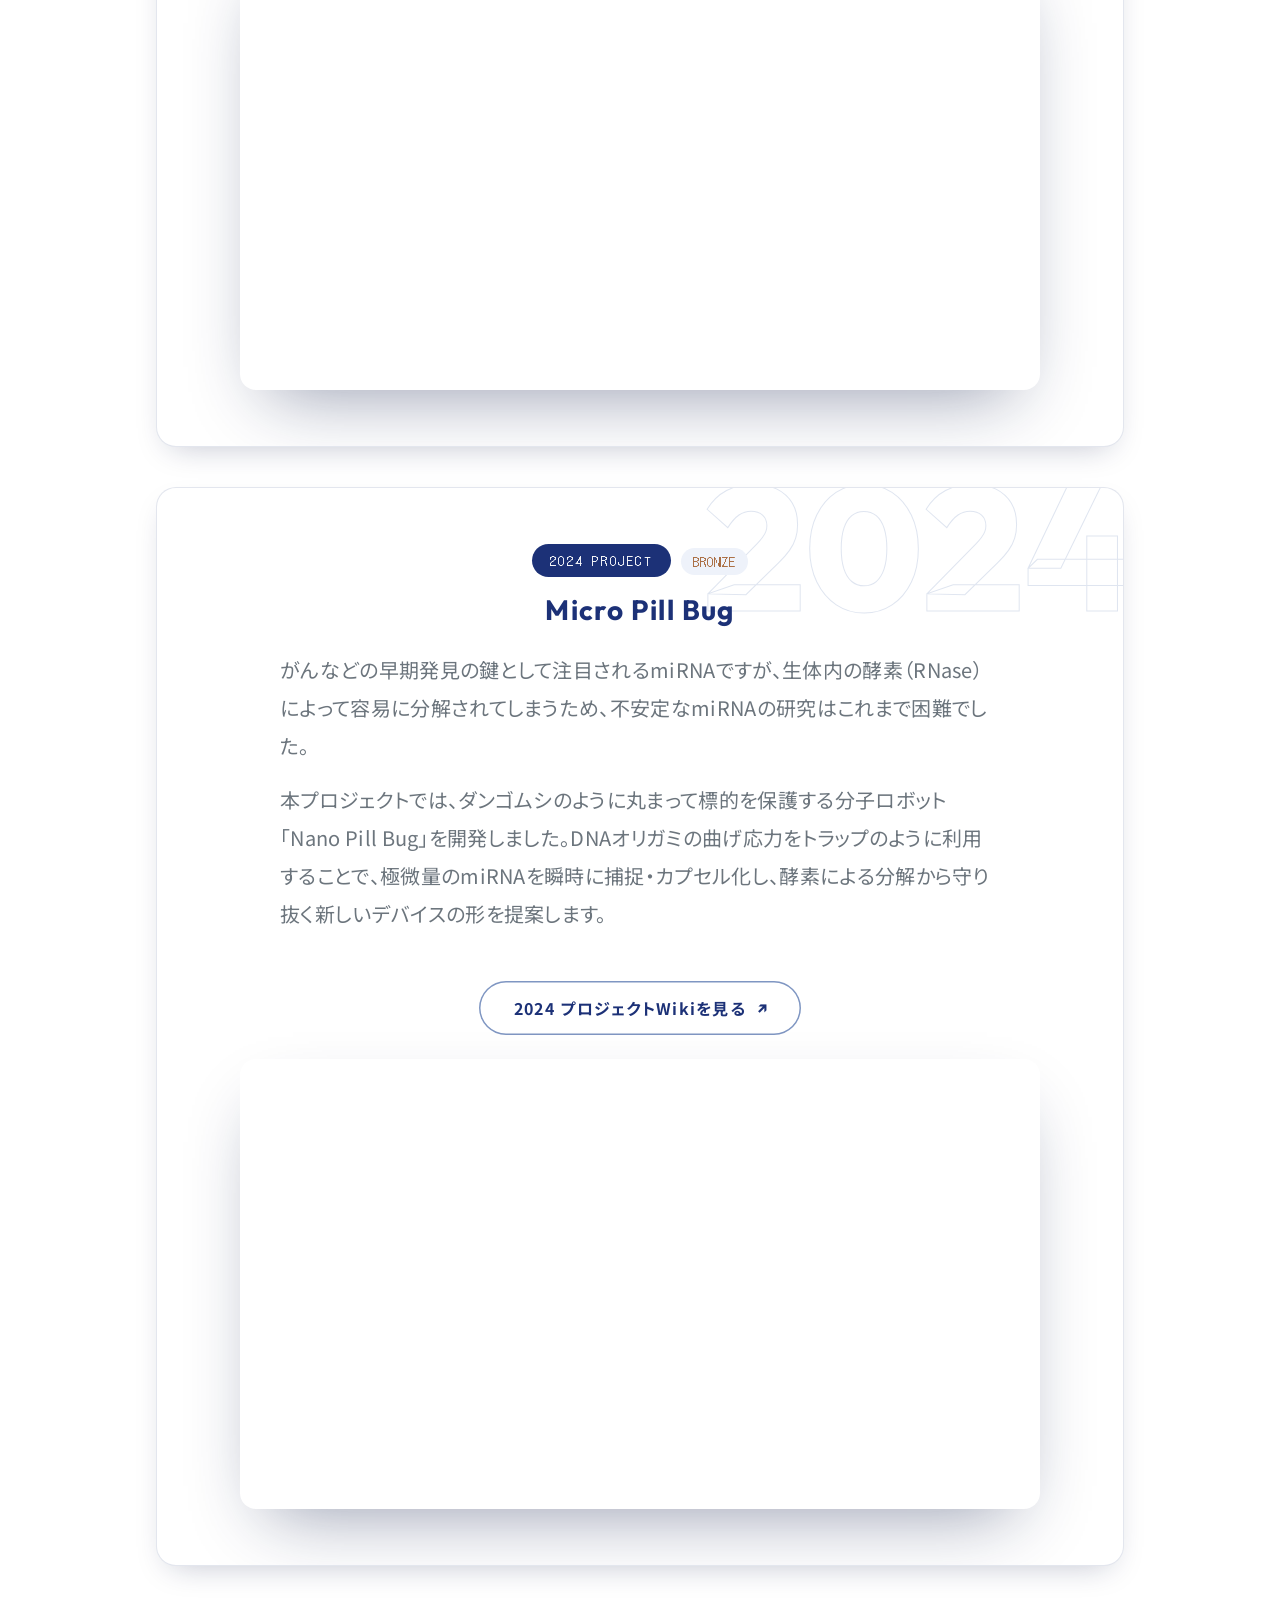
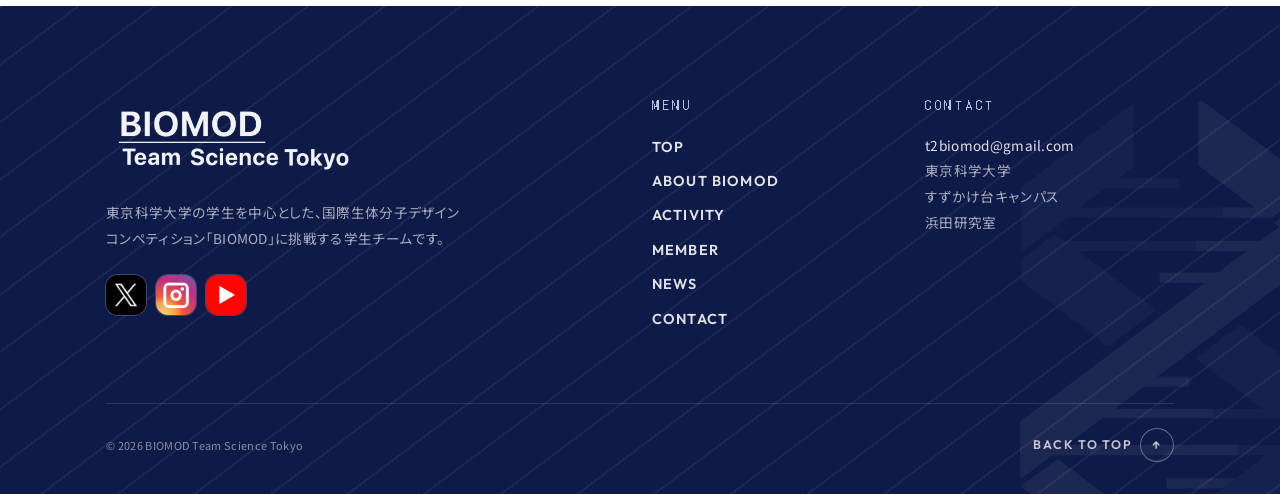
==== commit 794f114c: "諸々" ====
--- a/about-biomod.html
+++ b/about-biomod.html
@@ -17,6 +17,10 @@
             document.documentElement.setAttribute('data-bs-theme', t);
         })();
     </script>
+    <!-- フォント（英字見出し：Outfit / 日本語：Noto Sans JP） -->
+    <link rel="preconnect" href="https://fonts.googleapis.com">
+    <link rel="preconnect" href="https://fonts.gstatic.com" crossorigin>
+    <link href="https://fonts.googleapis.com/css2?family=Noto+Sans+JP:wght@400;500;700;900&family=Outfit:wght@500;600;700;800&family=DotGothic16&display=swap" rel="stylesheet">
     <link href="https://cdn.jsdelivr.net/npm/bootstrap@5.3.0/dist/css/bootstrap.min.css" rel="stylesheet">
     <link rel="stylesheet" href="style.css">
 </head>
@@ -24,17 +28,26 @@
 
     <div id="header-placeholder"></div>
 
-    <main class="container px-3 px-md-0" style="max-width: 1000px;">
-        
-        <div class="text-center" style="margin-top: 80px; margin-bottom: 60px;">
-            <h1 class="display-5 fw-bold text-custom-blue" style="letter-spacing: 0.1em;">ABOUT BIOMOD</h1>
-            <p class="text-muted small mt-2" style="letter-spacing: 0.05em;">大会について / 過去のプロジェクト</p>
+    <!-- 見出し帯（背景写真：img/placeholder/page-about.svg を差し替え） -->
+    <section class="page-hero" style="--hero-img: url('img/placeholder/page-about.svg');">
+        <div class="container page-hero-inner px-4 px-md-3">
+            <p class="page-hero-eyebrow">The Competition</p>
+            <h1 class="page-hero-title">ABOUT BIOMOD</h1>
+            <p class="page-hero-sub">大会について / 過去のプロジェクト</p>
+            <nav class="page-hero-crumb" aria-label="パンくずリスト"><a href="index.html">TOP</a><span>/</span>ABOUT BIOMOD</nav>
         </div>
-        
-        <section class="fade-in-section my-block text-center" style="max-width: 720px; margin-left: auto; margin-right: auto;">
-            <h2 class="h4 fw-bold text-custom-blue mb-4 pb-2 border-bottom border-secondary-subtle" style="letter-spacing: 0.05em;">BIOMODとは？</h2>
-            
-            <div class="mx-auto mt-4 text-start">
+    </section>
+
+    <main class="container px-4 px-md-3" style="max-width: 1000px;">
+
+        <section class="fade-in-section my-block">
+            <div class="sec-head text-center">
+                <span class="sec-num">01</span>
+                <h2 class="sec-title" data-bg="BIOMOD">WHAT IS BIOMOD?</h2>
+                <p class="sec-sub">BIOMODとは？</p>
+            </div>
+
+            <div class="panel intro-card mx-auto" style="max-width: 860px;">
                 <p class="fs-5 mb-3 text-secondary" style="line-height: 1.9; letter-spacing: 0.03em;">
                     BIOMOD（Bio-Molecular Design Competition）は、大学の学部生を対象とした、生体分子ナノテクノロジーの国際ロボットコンテストです。
                 </p>
@@ -42,11 +55,21 @@
                     2011年にハーバード大学のWyss研究所によって創設され、世界中から未来の科学者・エンジニアを目指す学生チームが集まり、そのアイデアと技術力を競い合います。
                 </p>
             </div>
+
+            <!-- 数字で見るBIOMOD（出典：BIOMOD公式サイト・READYFORのプロジェクトページ） -->
+            <div class="band-blue rounded-4 mt-4 mx-auto overflow-hidden" style="max-width: 860px;">
+                <div class="fact-grid">
+                    <div class="fact"><b>2011</b><span>ハーバード大学で創設</span></div>
+                    <div class="fact"><b>16<small>+</small></b><span>参加した国と地域</span></div>
+                    <div class="fact"><b>1,500<small>+</small></b><span>挑戦した学生</span></div>
+                    <div class="fact"><b>100<small>pt</small></b><span>Wiki・動画・発表で審査</span></div>
+                </div>
+            </div>
         </section>
 
         <!-- 何を創る大会なのか？ -->
         <section class="fade-in-section my-block">
-            <h2 class="h4 fw-bold text-center text-custom-blue mb-5 pb-2 border-bottom border-secondary-subtle" style="letter-spacing: 0.05em; max-width: 720px; margin: 0 auto;">何を創る大会なのか？</h2>
+            <h2 class="sub-head justify-content-center mb-5">何を創る大会なのか？</h2>
             
             <div class="row align-items-center gx-5">
                 <!-- スマホ：上 / PC：左 -->
@@ -60,24 +83,24 @@
                 </div>
                 <!-- スマホ：下 / PC：右 -->
                 <div class="col-md-6 order-2 order-md-2">
-                    <img src="img/a-b1.png" alt="何を創る大会なのか？" class="img-fluid rounded-3 shadow-sm border w-100 img-on-light">
+                    <img src="img/a-b1.png" alt="何を創る大会なのか？" class="img-fluid rounded-4 w-100 img-on-light" style="box-shadow: var(--shadow-lg);">
                 </div>
             </div>
         </section>
 
         <!-- 審査の仕組み -->
         <section class="fade-in-section my-block">
-            <h2 class="h4 fw-bold text-center text-custom-blue mb-5 pb-2 border-bottom border-secondary-subtle" style="letter-spacing: 0.05em; max-width: 720px; margin: 0 auto;">審査の仕組み</h2>
+            <h2 class="sub-head justify-content-center mb-5">審査の仕組み</h2>
             
             <div class="row align-items-center gx-5">
                 <!-- スマホ：下 / PC：左 -->
                 <div class="col-md-6 order-2 order-md-1">
-                    <img src="img/a-b2.png" alt="審査の仕組み" class="img-fluid rounded-3 shadow-sm border w-100 img-on-light">
+                    <img src="img/a-b2.png" alt="審査の仕組み" class="img-fluid rounded-4 w-100 img-on-light" style="box-shadow: var(--shadow-lg);">
                 </div>
                 <!-- スマホ：上 / PC：右 -->
                 <div class="col-md-6 order-1 order-md-2 mb-4 mb-md-0">
                     <p class="fs-5 text-secondary mb-4" style="line-height: 2.0;">大会での評価は、実験データの正確さだけでなく、以下の3つの総合力（100点満点）で審査されます。</p>
-                    <div class="bg-light p-4 rounded-3 border shadow-sm">
+                    <div class="panel p-4">
                         <ul class="list-unstyled mb-0 fs-5 text-secondary" style="line-height: 1.8;">
                             <li class="mb-3 d-flex align-items-start">
                                 <span class="text-custom-blue fw-bold me-2">・</span>
@@ -110,12 +133,22 @@
             </a>
         </section>
 
-        <hr class="my-5 border-secondary-subtle">
-
-        <section class="fade-in-section my-block">
+        <div class="sec-head text-center mt-5 pt-4">
+            <span class="sec-num">02</span>
+            <h2 class="sec-title" data-bg="PROJECTS">OUR PROJECTS</h2>
+            <p class="sec-sub">これまでのプロジェクト</p>
+        </div>
+
+        <section id="project-2026" class="fade-in-section panel project-block" data-year="2026">
             <div class="text-center mb-4">
-                <span class="badge badge-custom-sub px-3 py-2 mb-2 fs-6 fw-normal">2026 PROJECT</span>
-                <h2 class="h3 fw-bold text-custom-blue mt-2" style="max-width: 700px; margin: 0 auto; line-height: 1.4;">
+                <span class="year-badge">2026 PROJECT</span>
+                <div class="project-awards">
+                    <span class="award-medal gold">2ND PLACE</span>
+                    <span class="award-medal gold">BEST WEBSITE</span>
+                    <span class="award-medal gold">COMPUTATIONAL BIOMOLECULAR DESIGN AWARD</span>
+                    <span class="award-medal gold">GOLD</span>
+                </div>
+                <h2 class="h3 fw-bold text-custom-blue mt-3 font-en" style="max-width: 700px; margin: 0 auto; line-height: 1.4;">
                     Open Sesame!<br>
                     <span class="fs-4">Hybridization Chain Reaction-Driven DNA Bundling for Lipid Membrane Disruption</span><br>
                     <span class="fs-5 text-muted fw-normal">（HCRで組み上がるDNAバンドルによる脂質膜破壊）</span>
@@ -132,13 +165,11 @@
                 </div>
 
                 <div class="mt-5">
-                    <a href="https://biomod-sciencetokyo.github.io/2026project/index.html" target="_blank" class="btn btn-outline-primary border-custom-sub text-custom-blue fw-bold px-4 py-2 rounded-pill shadow-sm custom-btn" style="transition: all 0.3s;">
-                        2026 プロジェクトWikiを見る ＞
-                    </a>
-                </div>
-            </div>
-
-            <div class="ratio ratio-16x9 rounded-3 border shadow-sm overflow-hidden mt-4 mx-auto" style="max-width: 90%;">
+                    <a href="https://biomod-sciencetokyo.github.io/2026project/index.html" target="_blank" rel="noopener" class="btn-sb btn-sb-outline ext">2026 プロジェクトWikiを見る</a>
+                </div>
+            </div>
+
+            <div class="ratio ratio-16x9 rounded-4 overflow-hidden mt-4 mx-auto" style="max-width: 92%; box-shadow: var(--shadow-lg);">
                 <iframe src="https://www.youtube.com/embed/s7VmwAqsfO8"
                         title="2026 BIOMOD Team Science Tokyo Video"
                         style="border:0;"
@@ -148,10 +179,10 @@
             </div>
         </section>
 
-        <section class="fade-in-section my-block">
+        <section id="project-2025" class="fade-in-section panel project-block" data-year="2025">
             <div class="text-center mb-4">
-                <span class="badge badge-custom-sub px-3 py-2 mb-2 fs-6 fw-normal">2025 PROJECT</span>
-                <h2 class="h3 fw-bold text-custom-blue mt-2" style="max-width: 700px; margin: 0 auto; line-height: 1.4;">
+                <span class="year-badge">2025 PROJECT</span><span class="project-award"><span class="award-medal gold">GOLD</span></span>
+                <h2 class="h3 fw-bold text-custom-blue mt-3 font-en" style="max-width: 700px; margin: 0 auto; line-height: 1.4;">
                     Bow-like DNA bending method using Avidin–Biotin binding<br>
                     <span class="fs-5 text-muted fw-normal">（アビジン‐ビオチン結合を利用した弓状DNA変形法）</span>
                 </h2>
@@ -167,13 +198,11 @@
                 </div>
                 
                 <div class="mt-5">
-                    <a href="https://sites.google.com/view/biomod2025siencetokyo/home?authuser=0" target="_blank" class="btn btn-outline-primary border-custom-sub text-custom-blue fw-bold px-4 py-2 rounded-pill shadow-sm custom-btn" style="transition: all 0.3s;">
-                        2025 プロジェクトWikiを見る ＞
-                    </a>
-                </div>
-            </div>
-
-            <div class="ratio ratio-16x9 rounded-3 border shadow-sm overflow-hidden mt-4 mx-auto" style="max-width: 90%;">
+                    <a href="https://sites.google.com/view/biomod2025siencetokyo/home?authuser=0" target="_blank" rel="noopener" class="btn-sb btn-sb-outline ext">2025 プロジェクトWikiを見る</a>
+                </div>
+            </div>
+
+            <div class="ratio ratio-16x9 rounded-4 overflow-hidden mt-4 mx-auto" style="max-width: 92%; box-shadow: var(--shadow-lg);">
                 <iframe src="https://www.youtube.com/embed/YCwQNmHV13E" 
                         title="2025 BIOMOD Team Science Tokyo Video" 
                         style="border:0;" 
@@ -183,10 +212,10 @@
             </div>
         </section>
 
-        <section class="fade-in-section my-block">
+        <section id="project-2024" class="fade-in-section panel project-block" data-year="2024">
             <div class="text-center mb-4">
-                <span class="badge badge-custom-sub px-3 py-2 mb-2 fs-6 fw-normal">2024 PROJECT</span>
-                <h2 class="h3 fw-bold text-custom-blue mt-2" style="letter-spacing: 0.05em;">Micro Pill Bug</h2>
+                <span class="year-badge">2024 PROJECT</span><span class="project-award"><span class="award-medal bronze">BRONZE</span></span>
+                <h2 class="h3 fw-bold text-custom-blue mt-3 font-en" style="letter-spacing: 0.05em;">Micro Pill Bug</h2>
                 
                 <!-- テキスト幅を制限し、左揃え（text-start）で読みやすく配置 -->
                 <div class="mx-auto mt-4 text-start" style="max-width: 720px;">
@@ -199,13 +228,11 @@
                 </div>
                 
                 <div class="mt-5">
-                    <a href="https://t2biomod2024.github.io/2024/index.html" target="_blank" class="btn btn-outline-primary border-custom-sub text-custom-blue fw-bold px-4 py-2 rounded-pill shadow-sm" style="transition: all 0.3s;">
-                        2024 プロジェクトWikiを見る ＞
-                    </a>
-                </div>
-            </div>
-
-            <div class="ratio ratio-16x9 rounded-3 border shadow-sm overflow-hidden mt-4 mx-auto" style="max-width: 90%;">
+                    <a href="https://t2biomod2024.github.io/2024/index.html" target="_blank" rel="noopener" class="btn-sb btn-sb-outline ext">2024 プロジェクトWikiを見る</a>
+                </div>
+            </div>
+
+            <div class="ratio ratio-16x9 rounded-4 overflow-hidden mt-4 mx-auto" style="max-width: 92%; box-shadow: var(--shadow-lg);">
                 <iframe src="https://www.youtube.com/embed/9RaOfTSrvvM" 
                     title="2024 BIOMOD Team Science Tokyo Video" 
                     style="border:0;" 
--- a/style.css
+++ b/style.css
@@ -226,10 +226,10 @@
     mask: var(--icon) center / contain no-repeat;
 }
 .theme-icon.icon-moon {
-    --icon: url("data:image/svg+xml,%3Csvg xmlns='http://www.w3.org/2000/svg' viewBox='0 0 24 24' fill='none' stroke='black' stroke-width='2' stroke-linecap='round' stroke-linejoin='round'%3E%3Cpath d='M21 12.8A9 9 0 1 1 11.2 3a7 7 0 0 0 9.8 9.8z'/%3E%3C/svg%3E");
+    --icon: url("data:image/svg+xml,%3Csvg%20xmlns='http://www.w3.org/2000/svg'%20viewBox='0%200%2024%2024'%20fill='none'%20stroke='black'%20stroke-width='2'%20stroke-linecap='round'%20stroke-linejoin='round'%3E%3Cpath%20d='M21%2012.8A9%209%200%201%201%2011.2%203a7%207%200%200%200%209.8%209.8z'/%3E%3C/svg%3E");
 }
 .theme-icon.icon-sun {
-    --icon: url("data:image/svg+xml,%3Csvg xmlns='http://www.w3.org/2000/svg' viewBox='0 0 24 24' fill='none' stroke='black' stroke-width='2' stroke-linecap='round'%3E%3Ccircle cx='12' cy='12' r='4'/%3E%3Cpath d='M12 2v2M12 20v2M4.9 4.9l1.4 1.4M17.7 17.7l1.4 1.4M2 12h2M20 12h2M4.9 19.1l1.4-1.4M17.7 6.3l1.4-1.4'/%3E%3C/svg%3E");
+    --icon: url("data:image/svg+xml,%3Csvg%20xmlns='http://www.w3.org/2000/svg'%20viewBox='0%200%2024%2024'%20fill='none'%20stroke='black'%20stroke-width='2'%20stroke-linecap='round'%3E%3Ccircle%20cx='12'%20cy='12'%20r='4'/%3E%3Cpath%20d='M12%202v2M12%2020v2M4.9%204.9l1.4%201.4M17.7%2017.7l1.4%201.4M2%2012h2M20%2012h2M4.9%2019.1l1.4-1.4M17.7%206.3l1.4-1.4'/%3E%3C/svg%3E");
 }
 /* ライト時は月（ダークへ）、ダーク時は太陽（ライトへ）を表示 */
 .theme-toggle .icon-sun { display: none; }
@@ -314,10 +314,10 @@
     letter-spacing: 0.15em;
     opacity: 0.8;
 }
-.team-visual-wet     { background: linear-gradient(135deg, #1c3177, #3b5fb0); }
-.team-visual-dry     { background: linear-gradient(135deg, #2a4a9a, #7f96c2); }
-.team-visual-wiki    { background: linear-gradient(135deg, #3b5fb0, #8fb0e0); }
-.team-visual-youtube { background: linear-gradient(135deg, #1c3177, #7f96c2); }
+.team-visual-wet     { background: #1c3177; }
+.team-visual-dry     { background: #2c4a9a; }
+.team-visual-wiki    { background: #3b5fb0; }
+.team-visual-youtube { background: #1c3177; }
 
 /* 年度切り替えタブ */
 .year-tabs { gap: 8px; }
@@ -511,7 +511,7 @@
     display: flex; align-items: center; justify-content: space-between; gap: 24px;
     max-width: 880px; margin: 0 auto; padding: 32px 40px;
     color: #fff; text-decoration: none;
-    background: linear-gradient(120deg, #1c3177 0%, #3a5aa8 100%);
+    background: #1c3177;
     border-radius: 16px; box-shadow: 0 10px 30px rgba(28, 49, 119, .25);
     transition: transform .2s ease, box-shadow .2s ease;
 }
@@ -532,7 +532,7 @@
     .official-cta { flex-direction: column; align-items: flex-start; padding: 28px 24px; }
     .official-cta-btn { align-self: stretch; justify-content: center; }
 }
-[data-bs-theme="dark"] .official-cta { background: linear-gradient(120deg, #22356f 0%, #34518f 100%); box-shadow: 0 10px 30px rgba(0, 0, 0, .4); }
+[data-bs-theme="dark"] .official-cta { background: #22356f; box-shadow: 0 10px 30px rgba(0, 0, 0, .4); }
 [data-bs-theme="dark"] .score-badge { background: #3a5aa8; }
 .official-inline { color: var(--brand-text); font-weight: 700; text-decoration: underline; }
 .official-inline:hover { color: var(--brand-text-hover); }
@@ -588,3 +588,790 @@
     }
     .site-nav .nav-link::after { left: 5px; right: 5px; }
 }
+
+
+/* =====================================================================
+   デザイン刷新（Science Blue #1c3177 / サブカラー #7f96c2 をベースに）
+   - 英字見出し：Outfit / 日本語：Noto Sans JP（各ページの<head>で読み込み）
+   - ロゴと同じ「縦3：横4」の斜めストライプを全体のモチーフにしている
+   ===================================================================== */
+:root {
+    --sb: #1c3177;          /* Science Blue */
+    --sb-deep: #0e1a47;     /* Science Blueを深くした色（帯の暗い側） */
+    --sb-mid: #2c4a9a;
+    --sub: #7f96c2;         /* サブカラー */
+    --sub-soft: #c7d2ea;
+    --sub-pale: #eef2fa;
+    --gold: #b8913a;        /* 受賞実績だけに使う差し色 */
+    --gold-light: #e8cf86;
+    --bronze: #a8693c;
+    --bronze-light: #e3b48a;
+    --ff-en: 'Outfit', 'Noto Sans JP', system-ui, sans-serif;
+    --ff-jp: 'Noto Sans JP', 'Hiragino Sans', 'Hiragino Kaku Gothic ProN', system-ui, sans-serif;
+    --surface: #ffffff;
+    --surface-2: #f4f6fb;
+    --line: rgba(28, 49, 119, 0.12);
+    --shadow-md: 0 12px 32px -14px rgba(14, 26, 71, 0.28);
+    --shadow-lg: 0 30px 70px -28px rgba(14, 26, 71, 0.45);
+    /* 斜めストライプ（ロゴの帯と同じ傾き） */
+    --stripes: repeating-linear-gradient(143.13deg, rgba(255,255,255,0.06) 0 2px, transparent 2px 46px);
+    --site-bg-alt: #f4f6fb;
+}
+[data-bs-theme="dark"] {
+    --surface: #1a1f29;
+    --surface-2: #12161d;
+    --line: rgba(169, 187, 234, 0.14);
+    --shadow-md: 0 12px 32px -14px rgba(0, 0, 0, 0.6);
+    --shadow-lg: 0 30px 70px -28px rgba(0, 0, 0, 0.8);
+    --site-bg: #12161d;
+    --site-bg-alt: #171b23;
+    --bs-body-bg: #12161d;
+}
+
+html, body { overflow-x: clip; }
+body {
+    font-family: var(--ff-jp);
+    font-feature-settings: "palt";
+    letter-spacing: 0.02em;
+    -webkit-font-smoothing: antialiased;
+}
+.bg-light { background-color: var(--site-bg-alt) !important; }
+.font-en { font-family: var(--ff-en); }
+::selection { background: rgba(127, 150, 194, 0.35); }
+
+/* ---------- セクション見出し ---------- */
+.sec-head { position: relative; margin-bottom: 3rem; isolation: isolate; }
+.sec-head.text-center .sec-sub { justify-content: center; }
+.sec-num {
+    display: inline-flex; align-items: center; gap: .6em;
+    font-family: var(--ff-en); font-weight: 600; font-size: .8rem;
+    letter-spacing: .3em; color: var(--sub); margin-bottom: .5rem;
+}
+.sec-num::before { content: ""; width: 28px; height: 1px; background: currentColor; }
+.sec-title {
+    position: relative;
+    font-family: var(--ff-en); font-weight: 800;
+    font-size: clamp(2.2rem, 5.2vw, 3.6rem);
+    line-height: 1.05; letter-spacing: .03em;
+    color: var(--brand-text); margin: 0;
+}
+/* 見出しの後ろに大きな袋文字の英字を敷く */
+.sec-title[data-bg]::before {
+    content: attr(data-bg);
+    position: absolute; z-index: -1; left: -.04em; top: 50%; translate: 0 -50%;
+    font-size: 2.2em; line-height: 1; white-space: nowrap;
+    color: transparent; -webkit-text-stroke: 1px rgba(127, 150, 194, 0.28);
+    pointer-events: none; user-select: none;
+}
+.sec-head.text-center .sec-title[data-bg]::before { left: 50%; translate: -50% -50%; }
+.sec-sub {
+    display: flex; align-items: center; gap: .8rem;
+    margin: .9rem 0 0; font-weight: 700; font-size: 1rem;
+    color: var(--bs-secondary-color); letter-spacing: .08em;
+}
+.sec-sub::before {
+    content: ""; width: 36px; height: 3px; border-radius: 2px;
+    background: var(--sb);
+}
+.sec-head.text-center .sec-sub::after {
+    content: ""; width: 36px; height: 3px; border-radius: 2px;
+    background: var(--sb);
+}
+[data-bs-theme="dark"] .sec-sub::before { background: var(--sub); }
+[data-bs-theme="dark"] .sec-head.text-center .sec-sub::after { background: var(--sub); }
+/* 青い帯の上で使う白抜き版 */
+.sec-head-light .sec-title { color: #fff; }
+.sec-head-light .sec-title[data-bg]::before { -webkit-text-stroke-color: rgba(255,255,255,0.14); }
+.sec-head-light .sec-sub { color: rgba(255,255,255,0.75); }
+.sec-head-light .sec-sub::before, .sec-head-light.text-center .sec-sub::after { background: var(--sub-soft); }
+.sec-head-light .sec-num { color: var(--sub-soft); }
+
+/* 小見出し（ABOUT BIOMODなどの本文中） */
+.sub-head {
+    display: flex; align-items: center; gap: .9rem;
+    font-size: 1.45rem; font-weight: 800; color: var(--brand-text);
+    letter-spacing: .06em; margin-bottom: 1.6rem;
+}
+.sub-head::before {
+    content: ""; flex-shrink: 0; width: 14px; height: 14px; border-radius: 3px;
+    background: var(--sb);
+    transform: rotate(45deg);
+}
+.sub-head.justify-content-center::after {
+    content: ""; flex-shrink: 0; width: 14px; height: 14px; border-radius: 3px;
+    background: var(--sb);
+    transform: rotate(45deg);
+}
+
+/* ---------- 下層ページの見出し帯 ---------- */
+.page-hero {
+    position: relative; overflow: hidden; color: #fff;
+    min-height: 360px; display: flex; align-items: flex-end;
+    padding: 110px 0 70px;
+    background:
+        linear-gradient(rgba(14,26,71,0.86), rgba(14,26,71,0.86)),
+        var(--hero-img, none) center / cover no-repeat,
+        var(--sb);
+    clip-path: polygon(0 0, 100% 0, 100% calc(100% - 48px), 0 100%);
+    margin-bottom: 40px;
+}
+.page-hero::before { content: ""; position: absolute; inset: 0; background: var(--stripes); pointer-events: none; }
+.page-hero-inner { position: relative; z-index: 1; max-width: 1000px; }
+.page-hero-eyebrow {
+    display: flex; align-items: center; gap: .8em; margin-bottom: .6rem;
+    font-family: var(--ff-en); font-weight: 600; font-size: .78rem; letter-spacing: .32em;
+    color: var(--sub-soft); text-transform: uppercase;
+}
+.page-hero-eyebrow::before { content: ""; width: 40px; height: 1px; background: currentColor; }
+.page-hero-title {
+    font-family: var(--ff-en); font-weight: 800; margin: 0;
+    font-size: clamp(2.6rem, 8vw, 5rem); line-height: 1; letter-spacing: .05em;
+    text-shadow: 0 6px 30px rgba(0, 0, 0, 0.25);
+}
+.page-hero-sub { margin: 1rem 0 0; font-weight: 500; letter-spacing: .14em; color: rgba(255,255,255,0.85); }
+.page-hero-crumb {
+    margin-top: 1.6rem; font-family: var(--ff-en); font-size: .78rem; letter-spacing: .14em;
+    color: rgba(255,255,255,0.6);
+}
+.page-hero-crumb a { color: rgba(255,255,255,0.85); text-decoration: none; }
+.page-hero-crumb a:hover { color: #fff; text-decoration: underline; }
+.page-hero-crumb span { margin: 0 .7em; }
+@media (max-width: 767.98px) {
+    .page-hero { min-height: 260px; padding: 70px 0 56px; clip-path: polygon(0 0, 100% 0, 100% calc(100% - 28px), 0 100%); }
+}
+
+/* ---------- ボタン ---------- */
+.btn-sb {
+    display: inline-flex; align-items: center; justify-content: center; gap: .7em;
+    padding: .95rem 2rem; border-radius: 999px; border: 0;
+    font-weight: 700; letter-spacing: .08em; text-decoration: none;
+    color: #fff; background: var(--sb);
+    box-shadow: 0 14px 30px -14px rgba(28, 49, 119, 0.8);
+    transition: transform .25s ease, box-shadow .25s ease, background-position .4s ease;
+    position: relative; overflow: hidden;
+}
+.btn-sb::after { content: "→"; font-family: var(--ff-en); transition: transform .25s ease; }
+.btn-sb:hover { color: #fff; transform: translateY(-2px); box-shadow: 0 20px 36px -14px rgba(28, 49, 119, 0.9); }
+.btn-sb:hover::after { transform: translateX(4px); }
+.btn-sb-light { background: #fff; color: var(--sb); box-shadow: 0 14px 30px -14px rgba(0,0,0,0.5); }
+.btn-sb-light:hover { color: var(--sb); background: #fff; }
+.btn-sb-ghost { background: transparent; color: #fff; box-shadow: inset 0 0 0 1.5px rgba(255,255,255,0.7); }
+.btn-sb-ghost:hover { background: rgba(255,255,255,0.1); box-shadow: inset 0 0 0 1.5px #fff; }
+.btn-sb-outline { background: transparent; color: var(--brand-text); box-shadow: inset 0 0 0 1.5px var(--sub); }
+.btn-sb-outline:hover { color: #fff; background: var(--sb); box-shadow: inset 0 0 0 1.5px var(--sb), 0 14px 30px -14px rgba(28,49,119,.8); }
+.btn-sb.ext::after { content: "↗"; }
+
+/* ---------- カード・パネル ---------- */
+.panel {
+    background: var(--surface); border: 1px solid var(--line); border-radius: 20px;
+    box-shadow: var(--shadow-md);
+}
+/* 写真に重ねる飾り枠（右下にずらした細い枠） */
+.photo-frame { position: relative; isolation: isolate; }
+.photo-frame::before {
+    content: ""; position: absolute; z-index: -1; inset: 18px -18px -18px 18px;
+    border: 1.5px solid var(--sub); border-radius: 22px; opacity: .6;
+}
+.photo-frame img { border-radius: 20px; box-shadow: var(--shadow-lg); display: block; width: 100%; height: 100%; object-fit: cover; }
+
+/* ---------- トップのメインビジュアル ---------- */
+.hero {
+    position: relative; min-height: max(640px, 100svh); overflow: hidden; color: #fff;
+    display: flex; flex-direction: column; justify-content: center;
+    background: var(--sb-deep);
+}
+.hero-bg { position: absolute; inset: 0; background: center / cover no-repeat; transform: scale(1.06); animation: heroZoom 18s ease-out forwards; }
+@keyframes heroZoom { to { transform: scale(1); } }
+.hero::before {
+    content: ""; position: absolute; inset: 0; z-index: 1;
+    background:
+        rgba(14,26,71,0.84);
+}
+.hero::after { content: ""; position: absolute; inset: 0; z-index: 1; background: var(--stripes); }
+.hero-inner { position: relative; z-index: 2; padding-top: calc(var(--nav-h) + 40px); padding-bottom: 150px; }
+.hero-logo { width: min(420px, 78vw); filter: brightness(0) invert(1); opacity: .95; margin-bottom: 2.2rem; }
+.hero-eyebrow {
+    display: flex; align-items: center; gap: .9em; margin-bottom: 1.2rem;
+    font-family: var(--ff-en); font-weight: 600; font-size: .78rem; letter-spacing: .3em; color: var(--sub-soft);
+}
+.hero-eyebrow::before { content: ""; width: 48px; height: 1px; background: currentColor; }
+.hero-title {
+    font-weight: 900; font-size: clamp(2.2rem, 6vw, 4.4rem); line-height: 1.25; letter-spacing: .06em;
+    margin: 0 0 1.4rem; text-shadow: 0 8px 40px rgba(0,0,0,0.3);
+}
+.hero-title .accent {
+    color: var(--sub-soft);
+}
+.hero-lead { max-width: 560px; font-size: 1.05rem; line-height: 2; color: rgba(255,255,255,0.85); margin-bottom: 2.4rem; }
+.hero-actions { display: flex; flex-wrap: wrap; gap: 14px; }
+/* 下部の実績カード */
+.hero-stats {
+    position: absolute; z-index: 2; left: 0; right: 0; bottom: 36px;
+    display: grid; grid-template-columns: repeat(4, 1fr); gap: 14px; max-width: 1100px;
+}
+.hero-stat {
+    padding: 16px 20px; border-radius: 16px;
+    background: rgba(255,255,255,0.08); border: 1px solid rgba(255,255,255,0.16);
+    backdrop-filter: blur(10px); -webkit-backdrop-filter: blur(10px);
+}
+.hero-stat-num { display: block; font-family: var(--ff-en); font-weight: 700; font-size: 1.6rem; line-height: 1.1; letter-spacing: .02em; }
+.hero-stat-num.is-gold { color: var(--gold-light); }
+.hero-stat-label { display: block; margin-top: 4px; font-size: .8rem; color: rgba(255,255,255,0.75); letter-spacing: .08em; }
+.hero-scroll {
+    position: absolute; z-index: 2; right: 28px; bottom: 36px; writing-mode: vertical-rl;
+    font-family: var(--ff-en); font-size: .7rem; letter-spacing: .3em; color: rgba(255,255,255,0.7);
+    display: flex; align-items: center; gap: 12px;
+}
+.hero-scroll::after { content: ""; width: 1px; height: 60px; background: rgba(255,255,255,0.7); animation: scrollDown 2s infinite ease-in-out; }
+@media (max-width: 991.98px) {
+    .hero-stats { position: relative; bottom: auto; margin: -110px auto 40px; }
+    .hero-inner { padding-bottom: 140px; }
+    .hero-scroll { display: none; }
+}
+@media (max-width: 575.98px) {
+    .hero-stats { grid-template-columns: 1fr; gap: 10px; }
+    .hero-stat { display: flex; align-items: baseline; gap: 12px; padding: 12px 16px; }
+    .hero-stat-label { margin: 0; }
+    .hero-actions .btn-sb { flex: 1 1 100%; }
+}
+
+/* ---------- 青い帯のセクション（実績など） ---------- */
+.band-blue {
+    position: relative; overflow: hidden; color: #fff;
+    background: var(--sb);
+}
+.band-blue::before { content: ""; position: absolute; inset: 0; background: var(--stripes); pointer-events: none; }
+.band-blue > * { position: relative; z-index: 1; }
+
+/* 受賞歴カード */
+.award-grid { display: grid; grid-template-columns: repeat(4, 1fr); gap: 18px; }
+.award-card {
+    position: relative; padding: 28px 22px 24px; border-radius: 20px; overflow: hidden;
+    background: rgba(255,255,255,0.06); border: 1px solid rgba(255,255,255,0.14);
+    transition: transform .3s ease, background .3s ease;
+}
+.award-card:hover { transform: translateY(-6px); background: rgba(255,255,255,0.1); }
+.award-year { font-family: var(--ff-en); font-weight: 800; font-size: 2.6rem; line-height: 1; letter-spacing: .02em; }
+.award-medal {
+    display: inline-flex; align-items: center; gap: .5em; margin: 14px 0 12px; padding: 4px 12px;
+    border-radius: 999px; font-family: var(--ff-en); font-weight: 700; font-size: .82rem; letter-spacing: .08em;
+    background: rgba(255,255,255,0.12);
+}
+.award-medal.gold { --medal: var(--gold); --medal-light: var(--gold-light); color: var(--gold-light); }
+.award-medal.bronze { --medal: var(--bronze); --medal-light: var(--bronze-light); color: var(--bronze-light); }
+.award-medal.next { --medal: var(--sub); --medal-light: #fff; color: var(--sub-soft); }
+.award-card.is-gold { background: rgba(232,207,134,0.1); border-color: rgba(232,207,134,0.45); }
+.award-title { font-weight: 700; font-size: .98rem; line-height: 1.6; margin: 0 0 6px; }
+.award-note { font-size: .82rem; color: rgba(255,255,255,0.7); line-height: 1.7; margin: 0; }
+@media (max-width: 991.98px) { .award-grid { grid-template-columns: repeat(2, 1fr); } }
+@media (max-width: 575.98px) { .award-grid { grid-template-columns: 1fr; } }
+
+/* ---------- 写真タイル（4つの班など） ---------- */
+.photo-tile {
+    position: relative; display: block; overflow: hidden; border-radius: 20px; aspect-ratio: 3 / 4;
+    color: #fff; text-decoration: none; box-shadow: var(--shadow-md); isolation: isolate;
+}
+.photo-tile img { position: absolute; inset: 0; width: 100%; height: 100%; object-fit: cover; transition: transform .6s ease; z-index: -2; }
+.photo-tile::before {
+    content: ""; position: absolute; inset: 0; z-index: -1;
+    background: linear-gradient(180deg, rgba(14,26,71,0) 30%, rgba(14,26,71,0.92) 100%);
+    transition: background .4s ease;
+}
+.photo-tile:hover { color: #fff; }
+.photo-tile:hover img { transform: scale(1.08); }
+.photo-tile:hover::before { background: rgba(14,26,71,0.6); }
+.photo-tile-body { position: absolute; left: 20px; right: 20px; bottom: 18px; }
+.photo-tile-en { display: block; font-family: var(--ff-en); font-weight: 800; font-size: 1.7rem; letter-spacing: .06em; line-height: 1.1; }
+.photo-tile-jp { display: flex; justify-content: space-between; align-items: center; margin-top: 6px; font-size: .85rem; color: rgba(255,255,255,0.85); }
+.photo-tile-jp::after { content: "→"; font-family: var(--ff-en); transition: transform .25s ease; }
+.photo-tile:hover .photo-tile-jp::after { transform: translateX(4px); }
+.photo-tile-num { position: absolute; top: 16px; left: 20px; font-family: var(--ff-en); font-weight: 600; font-size: .75rem; letter-spacing: .25em; color: rgba(255,255,255,0.8); }
+
+/* ---------- ギャラリー（ABOUT US） ---------- */
+.mosaic { display: grid; grid-template-columns: 1.15fr 1fr; grid-template-rows: 1fr 1fr; gap: 14px; height: 460px; }
+.mosaic > :first-child { grid-row: 1 / 3; }
+.mosaic img { width: 100%; height: 100%; object-fit: cover; border-radius: 18px; box-shadow: var(--shadow-md); }
+.mosaic-wrap { position: relative; }
+.mosaic-badge {
+    position: absolute; left: -22px; bottom: -22px; z-index: 2;
+    width: 132px; height: 132px; border-radius: 50%;
+    display: flex; flex-direction: column; align-items: center; justify-content: center; text-align: center;
+    color: #fff; background: var(--sb);
+    box-shadow: var(--shadow-lg), 0 0 0 8px var(--surface);
+}
+.mosaic-badge b { font-family: var(--ff-en); font-size: 2.2rem; line-height: 1; font-weight: 800; }
+.mosaic-badge span { font-size: .72rem; letter-spacing: .08em; margin-top: 4px; line-height: 1.4; }
+@media (max-width: 767.98px) {
+    .mosaic { height: 340px; }
+    .mosaic-badge { width: 104px; height: 104px; left: 8px; bottom: -18px; }
+    .mosaic-badge b { font-size: 1.7rem; }
+}
+
+/* ---------- 特集（2026プロジェクト） ---------- */
+.feature { position: relative; }
+.feature-label {
+    display: inline-flex; align-items: center; gap: .6em; padding: 6px 16px; border-radius: 999px;
+    font-family: var(--ff-en); font-weight: 700; font-size: .78rem; letter-spacing: .2em;
+    color: var(--brand-text); background: var(--sub-pale); margin-bottom: 1.2rem;
+}
+[data-bs-theme="dark"] .feature-label { background: rgba(127,150,194,0.15); }
+.feature-label::before { content: ""; width: 8px; height: 8px; border-radius: 50%; background: var(--sub); box-shadow: 0 0 0 4px rgba(127,150,194,0.25); }
+.feature-title { font-family: var(--ff-en); font-weight: 800; font-size: clamp(2.2rem, 5vw, 3.4rem); color: var(--brand-text); line-height: 1.05; margin-bottom: .6rem; }
+.feature-subtitle { font-family: var(--ff-en); font-weight: 500; color: var(--sub); font-size: 1.02rem; line-height: 1.6; margin-bottom: 1.4rem; }
+.feature-text { color: var(--bs-secondary-color); line-height: 2; }
+.feature-meta { display: flex; flex-wrap: wrap; gap: 10px 26px; margin: 1.6rem 0 2rem; padding: 18px 0; border-top: 1px solid var(--line); border-bottom: 1px solid var(--line); }
+.feature-meta div { font-size: .85rem; color: var(--bs-secondary-color); }
+.feature-meta b { display: block; font-family: var(--ff-en); font-size: 1.15rem; color: var(--brand-text); letter-spacing: .03em; }
+
+/* ---------- ニュース一覧 ---------- */
+.news-panel { padding: 8px 28px; }
+.news-panel .news-item { padding: 22px 6px !important; border-color: var(--line) !important; border-radius: 0; position: relative; }
+.news-panel .news-item::before {
+    content: ""; position: absolute; left: 0; bottom: -1px; height: 1px; width: 0;
+    background: var(--sb); transition: width .4s ease;
+}
+.news-panel .news-item:hover { background: transparent; }
+.news-panel .news-item:hover::before { width: 100%; }
+.news-panel time { font-family: var(--ff-en); font-weight: 600 !important; letter-spacing: .06em; color: var(--sub) !important; }
+.news-panel .badge-custom-sub { border-radius: 999px; background: var(--sub-pale); color: var(--sb); font-weight: 700 !important; letter-spacing: .05em; }
+[data-bs-theme="dark"] .news-panel .badge-custom-sub { background: rgba(127,150,194,0.18); color: var(--sub-soft); }
+.news-panel .news-arrow {
+    width: 38px; height: 38px; flex-shrink: 0; border-radius: 50%; display: flex; align-items: center; justify-content: center;
+    box-shadow: inset 0 0 0 1px var(--line); transition: background .25s, color .25s, transform .25s;
+}
+.news-panel .news-item:hover .news-arrow { background: var(--sb); color: #fff !important; transform: none; }
+@media (max-width: 575.98px) { .news-panel { padding: 4px 16px; } }
+
+/* ---------- SNS ---------- */
+.sns-row { display: grid; grid-template-columns: repeat(3, 1fr); gap: 16px; max-width: 760px; margin: 0 auto; }
+.sns-big {
+    display: flex; align-items: center; gap: 14px; padding: 16px 18px; text-decoration: none;
+    color: var(--bs-body-color); transition: transform .25s ease, box-shadow .25s ease;
+}
+.sns-big:hover { transform: translateY(-4px); box-shadow: var(--shadow-lg); color: var(--brand-text); }
+.sns-big img { width: 48px; height: 48px; border-radius: 14px; object-fit: cover; }
+.sns-big b { display: block; font-family: var(--ff-en); font-size: 1rem; letter-spacing: .04em; }
+.sns-big small { color: var(--bs-secondary-color); font-size: .75rem; }
+@media (max-width: 767.98px) { .sns-row { grid-template-columns: 1fr; } }
+
+/* ---------- CTA帯（お問い合わせへ） ---------- */
+.cta-band {
+    position: relative; overflow: hidden; border-radius: 28px; padding: 56px 56px; color: #fff;
+    background:
+        linear-gradient(rgba(14,26,71,0.86), rgba(14,26,71,0.86)),
+        var(--cta-img, none) center / cover no-repeat, var(--sb);
+    box-shadow: var(--shadow-lg);
+    display: flex; align-items: center; justify-content: space-between; gap: 32px;
+}
+.cta-band::before { content: ""; position: absolute; inset: 0; background: var(--stripes); pointer-events: none; }
+.cta-band > * { position: relative; }
+.cta-band h2 { font-family: var(--ff-en); font-weight: 800; font-size: clamp(1.8rem, 4vw, 2.6rem); margin: 0 0 .6rem; letter-spacing: .04em; }
+.cta-band p { margin: 0; color: rgba(255,255,255,0.82); line-height: 1.9; }
+@media (max-width: 767.98px) { .cta-band { flex-direction: column; align-items: flex-start; padding: 40px 28px; } }
+
+/* ---------- フッター ---------- */
+.site-footer {
+    position: relative; overflow: hidden; color: rgba(255,255,255,0.85);
+    background: var(--sb-deep);
+    padding: 90px 0 32px;
+}
+.site-footer::before { content: ""; position: absolute; inset: 0; background: var(--stripes); pointer-events: none; }
+.site-footer::after {
+    content: ""; position: absolute; right: -40px; bottom: -80px; width: 300px; aspect-ratio: 350 / 553;
+    background: url("logo/mark-white.svg") center / contain no-repeat; opacity: .06; pointer-events: none;
+}
+.site-footer > .container { position: relative; z-index: 1; }
+[data-bs-theme="dark"] .site-footer { background: #0a1336; }
+.footer-logo { max-width: 260px; filter: brightness(0) invert(1); opacity: .95; }
+.footer-desc { font-size: .85rem; line-height: 1.9; color: rgba(255,255,255,0.65); margin: 1.2rem 0 1.4rem; max-width: 360px; }
+.footer-heading { font-family: var(--ff-en); font-weight: 700; font-size: .78rem; letter-spacing: .3em; color: var(--sub-soft); margin-bottom: 1.1rem; }
+.footer-menu a, .footer-contact a { color: rgba(255,255,255,0.88); text-decoration: none; }
+.footer-menu li { margin-bottom: .55rem; }
+.footer-menu a { font-family: var(--ff-en); font-weight: 600; letter-spacing: .08em; font-size: .9rem; }
+.footer-contact { font-size: .85rem; line-height: 1.9; color: rgba(255,255,255,0.65); }
+.footer-contact a:hover { color: #fff; text-decoration: underline; }
+.footer-sns { display: flex; gap: 10px; }
+.footer-sns a { width: 40px; height: 40px; border-radius: 12px; overflow: hidden; display: block; box-shadow: 0 0 0 1px rgba(255,255,255,0.2); transition: transform .25s; }
+.footer-sns a:hover { transform: translateY(-3px); }
+.footer-sns img { width: 100%; height: 100%; object-fit: cover; }
+.footer-bottom { margin-top: 64px; padding-top: 24px; border-top: 1px solid rgba(255,255,255,0.12); font-size: .78rem; color: rgba(255,255,255,0.5); }
+.footer-top-btn {
+    display: inline-flex; align-items: center; gap: .6em; color: rgba(255,255,255,0.75); text-decoration: none;
+    font-family: var(--ff-en); font-weight: 600; letter-spacing: .14em;
+}
+.footer-top-btn::after {
+    content: "↑"; width: 34px; height: 34px; border-radius: 50%; display: inline-flex; align-items: center; justify-content: center;
+    box-shadow: inset 0 0 0 1px rgba(255,255,255,0.35); transition: background .25s, color .25s;
+}
+.footer-top-btn:hover { color: #fff; }
+.footer-top-btn:hover::after { background: #fff; color: var(--sb); }
+
+/* ---------- ヘッダーをスクロールでガラス風に ---------- */
+.site-header { transition: background-color .3s ease, box-shadow .3s ease, backdrop-filter .3s ease; }
+.site-header .navbar-brand { font-family: var(--ff-en); font-weight: 700 !important; }
+.site-nav .nav-link { font-family: var(--ff-en); }
+body.is-top-page .site-header:not(.is-scrolled) { background-color: transparent !important; box-shadow: none !important; }
+body.is-top-page .site-header:not(.is-scrolled) .site-nav { border-top-color: rgba(255,255,255,0.12); }
+.site-header.is-scrolled { background-color: rgba(28, 49, 119, 0.88) !important; backdrop-filter: blur(14px); -webkit-backdrop-filter: blur(14px); }
+
+/* ---------- ABOUT BIOMOD：プロジェクト ---------- */
+.project-block { position: relative; padding: 56px 48px; margin-bottom: 40px; overflow: hidden; }
+.project-block::before {
+    content: attr(data-year); position: absolute; right: -10px; top: -30px;
+    font-family: var(--ff-en); font-weight: 800; font-size: 11rem; line-height: 1;
+    color: transparent; -webkit-text-stroke: 1px rgba(127,150,194,0.25); pointer-events: none;
+}
+.project-block > * { position: relative; }
+.year-badge {
+    display: inline-flex; align-items: center; gap: .6em; padding: 7px 18px; border-radius: 999px;
+    font-family: var(--ff-en); font-weight: 700; letter-spacing: .2em; font-size: .8rem;
+    color: #fff; background: var(--sb);
+}
+.project-award { display: inline-block; margin-left: .6rem; vertical-align: middle; }
+.project-award .award-medal { margin: 0; background: var(--sub-pale); }
+[data-bs-theme="dark"] .project-award .award-medal { background: rgba(255,255,255,0.08); }
+.project-award .award-medal.gold { color: var(--gold); }
+.project-award .award-medal.bronze { color: var(--bronze); }
+[data-bs-theme="dark"] .project-award .award-medal.gold { color: var(--gold-light); }
+[data-bs-theme="dark"] .project-award .award-medal.bronze { color: var(--bronze-light); }
+@media (max-width: 767.98px) { .project-block { padding: 40px 22px; } .project-block::before { font-size: 6.5rem; top: -10px; } }
+
+/* 説明カード（BIOMODとは？ など） */
+.intro-card { padding: 44px 48px; }
+@media (max-width: 767.98px) { .intro-card { padding: 30px 22px; } }
+
+/* 数字の帯（ABOUT BIOMOD） */
+.fact-grid { display: grid; grid-template-columns: repeat(4, 1fr); gap: 0; }
+.fact { padding: 24px 18px; text-align: center; border-left: 1px solid rgba(255,255,255,0.14); }
+.fact:first-child { border-left: 0; }
+.fact b { display: block; font-family: var(--ff-en); font-weight: 800; font-size: 2.4rem; line-height: 1.1; }
+.fact b small { font-size: .5em; font-weight: 700; margin-left: 2px; }
+.fact span { font-size: .82rem; color: rgba(255,255,255,0.75); letter-spacing: .06em; }
+@media (max-width: 767.98px) {
+    .fact-grid { grid-template-columns: repeat(2, 1fr); }
+    .fact:nth-child(3) { border-left: 0; }
+    .fact:nth-child(n+3) { border-top: 1px solid rgba(255,255,255,0.14); }
+}
+
+/* ---------- お問い合わせ ---------- */
+.contact-card { padding: 48px; text-align: center; position: relative; overflow: hidden; }
+.contact-icon {
+    width: 76px; height: 76px; margin: 0 auto 1.4rem; border-radius: 22px;
+    display: flex; align-items: center; justify-content: center; font-size: 2rem; color: #fff;
+    background: var(--sb); box-shadow: 0 16px 32px -14px rgba(28,49,119,.8);
+}
+.contact-mail { font-family: var(--ff-en); font-weight: 700; font-size: clamp(1.2rem, 3.4vw, 1.8rem); color: var(--brand-text); letter-spacing: .03em; word-break: break-all; }
+.access-list dt { font-family: var(--ff-en); font-size: .75rem; letter-spacing: .25em; color: var(--sub); font-weight: 700; margin-bottom: .3rem; }
+.access-list dd { margin-bottom: 1.3rem; line-height: 1.9; }
+
+/* 活動ページ：班の写真 */
+.team-photo { border-radius: 20px; overflow: hidden; aspect-ratio: 4 / 3; box-shadow: var(--shadow-lg); position: relative; }
+.team-photo img { width: 100%; height: 100%; object-fit: cover; transition: transform .8s ease; }
+.team-photo:hover img { transform: scale(1.05); }
+.team-photo-label {
+    position: absolute; left: 18px; bottom: 16px; font-family: var(--ff-en); font-weight: 800; font-size: 1.5rem;
+    letter-spacing: .08em; color: #fff; text-shadow: 0 2px 14px rgba(0,0,0,0.4);
+}
+@media (max-width: 575.98px) {
+    .hero-title { font-size: 1.9rem; letter-spacing: .04em; }
+    .hero-eyebrow { font-size: .66rem; letter-spacing: .16em; }
+    .hero-eyebrow::before { width: 24px; }
+    .hero-logo { width: 72vw; margin-bottom: 1.6rem; }
+    .hero-lead { font-size: .95rem; }
+    .section-padding { padding-top: 80px; padding-bottom: 80px; }
+}
+
+/* ---------- メンバーページ ---------- */
+.member-grid {
+    list-style: none; padding: 0; margin: 0;
+    display: grid; grid-template-columns: repeat(auto-fill, minmax(200px, 1fr)); gap: 24px;
+}
+.member-card {
+    background: var(--surface); border: 1px solid var(--line); border-radius: 14px; overflow: hidden;
+    transition: border-color .2s ease;
+}
+.member-card:hover { border-color: var(--sub); }
+.member-photo { aspect-ratio: 4 / 5; overflow: hidden; background: var(--sub-pale); }
+.member-photo img { width: 100%; height: 100%; object-fit: cover; object-position: center 25%; display: block; }
+.member-body { padding: 18px 20px 22px; }
+.member-body p { margin: 0; }
+.member-role { font-family: var(--ff-en); font-size: .72rem; font-weight: 700; letter-spacing: .25em; text-transform: uppercase; color: var(--sub); margin-bottom: .3rem !important; }
+.member-name { font-weight: 700; font-size: 1.15rem; color: var(--brand-text); }
+.member-name-en { font-family: var(--ff-en); font-size: .8rem; letter-spacing: .08em; color: var(--bs-secondary-color); }
+.member-affil { font-size: .85rem; color: var(--bs-secondary-color); margin-top: .6rem !important; }
+.member-teams { display: flex; flex-wrap: wrap; gap: 6px; margin-top: .7rem; }
+.member-team {
+    display: inline-block; padding: 3px 12px; border-radius: 999px;
+    font-size: .75rem; font-weight: 700; color: var(--brand-text); background: var(--sub-pale);
+}
+[data-bs-theme="dark"] .member-team { background: rgba(127, 150, 194, 0.18); }
+@media (max-width: 575.98px) {
+    .member-grid { grid-template-columns: repeat(2, 1fr); gap: 14px; }
+    .member-body { padding: 14px 14px 16px; }
+    .member-name { font-size: 1rem; }
+}
+
+/* キャラクター */
+.chara-card {
+    display: grid; grid-template-columns: minmax(0, 2fr) minmax(0, 3fr); gap: 40px; align-items: center;
+    background: var(--surface); border: 1px solid var(--line); border-radius: 24px; padding: 32px;
+    box-shadow: var(--shadow-md);
+}
+.chara-card + .chara-card { margin-top: 24px; }
+.chara-visual { aspect-ratio: 1 / 1; border-radius: 20px; overflow: hidden; background: var(--sub-pale); }
+[data-bs-theme="dark"] .chara-visual { background: var(--surface-2); }
+.chara-visual img { width: 100%; height: 100%; object-fit: contain; display: block; }
+.chara-visual img.is-pixel { image-rendering: pixelated; padding: 12%; }
+/* 動画のキャラクター（横長 4:3・黒背景） */
+.chara-visual.is-video { aspect-ratio: 4 / 3; background: #000; position: relative; }
+.chara-visual video { width: 100%; height: 100%; object-fit: cover; display: block; }
+.chara-name { font-weight: 900; font-size: 1.6rem; color: var(--brand-text); margin: .3rem 0 0; }
+.chara-name-en { font-family: var(--ff-en); font-size: .85rem; letter-spacing: .12em; color: var(--sub); margin-bottom: 1rem; }
+.chara-profile {
+    display: grid; grid-template-columns: auto 1fr; gap: .5rem 1.2rem;
+    margin: 1.4rem 0 0; padding-top: 1.2rem; border-top: 1px solid var(--line); font-size: .9rem;
+}
+.chara-profile dt { font-weight: 700; color: var(--brand-text); }
+.chara-profile dd { margin: 0; color: var(--bs-secondary-color); }
+@media (max-width: 767.98px) {
+    .chara-card { grid-template-columns: 1fr; gap: 24px; padding: 22px; }
+    .chara-visual { max-width: 320px; width: 100%; margin: 0 auto; }
+    .chara-visual.is-video { max-width: 480px; }
+}
+
+
+/* =====================================================================
+   ドット絵の要素（2025年からの動画の雰囲気に合わせたアクセント）
+   アイコンとDNAの区切り線は「主線(--c1)」「差し色(--c2)」の2層のマスクで描き、
+   色はCSSで指定する（ライト/ダークで自動的に色が変わる）
+   ===================================================================== */
+.px-wet { --l1: url("data:image/svg+xml,%3Csvg%20xmlns=%22http://www.w3.org/2000/svg%22%20viewBox=%220%200%2016%2016%22%20shape-rendering=%22crispEdges%22%3E%3Crect%20x=%225%22%20y=%221%22%20width=%221%22%20height=%221%22/%3E%3Crect%20x=%226%22%20y=%221%22%20width=%221%22%20height=%221%22/%3E%3Crect%20x=%227%22%20y=%221%22%20width=%221%22%20height=%221%22/%3E%3Crect%20x=%228%22%20y=%221%22%20width=%221%22%20height=%221%22/%3E%3Crect%20x=%229%22%20y=%221%22%20width=%221%22%20height=%221%22/%3E%3Crect%20x=%2210%22%20y=%221%22%20width=%221%22%20height=%221%22/%3E%3Crect%20x=%226%22%20y=%222%22%20width=%221%22%20height=%221%22/%3E%3Crect%20x=%229%22%20y=%222%22%20width=%221%22%20height=%221%22/%3E%3Crect%20x=%226%22%20y=%223%22%20width=%221%22%20height=%221%22/%3E%3Crect%20x=%229%22%20y=%223%22%20width=%221%22%20height=%221%22/%3E%3Crect%20x=%226%22%20y=%224%22%20width=%221%22%20height=%221%22/%3E%3Crect%20x=%229%22%20y=%224%22%20width=%221%22%20height=%221%22/%3E%3Crect%20x=%225%22%20y=%225%22%20width=%221%22%20height=%221%22/%3E%3Crect%20x=%2210%22%20y=%225%22%20width=%221%22%20height=%221%22/%3E%3Crect%20x=%224%22%20y=%226%22%20width=%221%22%20height=%221%22/%3E%3Crect%20x=%2211%22%20y=%226%22%20width=%221%22%20height=%221%22/%3E%3Crect%20x=%223%22%20y=%227%22%20width=%221%22%20height=%221%22/%3E%3Crect%20x=%2212%22%20y=%227%22%20width=%221%22%20height=%221%22/%3E%3Crect%20x=%222%22%20y=%228%22%20width=%221%22%20height=%221%22/%3E%3Crect%20x=%2213%22%20y=%228%22%20width=%221%22%20height=%221%22/%3E%3Crect%20x=%222%22%20y=%229%22%20width=%221%22%20height=%221%22/%3E%3Crect%20x=%2213%22%20y=%229%22%20width=%221%22%20height=%221%22/%3E%3Crect%20x=%221%22%20y=%2210%22%20width=%221%22%20height=%221%22/%3E%3Crect%20x=%2214%22%20y=%2210%22%20width=%221%22%20height=%221%22/%3E%3Crect%20x=%221%22%20y=%2211%22%20width=%221%22%20height=%221%22/%3E%3Crect%20x=%2214%22%20y=%2211%22%20width=%221%22%20height=%221%22/%3E%3Crect%20x=%221%22%20y=%2212%22%20width=%221%22%20height=%221%22/%3E%3Crect%20x=%2214%22%20y=%2212%22%20width=%221%22%20height=%221%22/%3E%3Crect%20x=%221%22%20y=%2213%22%20width=%221%22%20height=%221%22/%3E%3Crect%20x=%2214%22%20y=%2213%22%20width=%221%22%20height=%221%22/%3E%3Crect%20x=%222%22%20y=%2214%22%20width=%221%22%20height=%221%22/%3E%3Crect%20x=%223%22%20y=%2214%22%20width=%221%22%20height=%221%22/%3E%3Crect%20x=%224%22%20y=%2214%22%20width=%221%22%20height=%221%22/%3E%3Crect%20x=%225%22%20y=%2214%22%20width=%221%22%20height=%221%22/%3E%3Crect%20x=%226%22%20y=%2214%22%20width=%221%22%20height=%221%22/%3E%3Crect%20x=%227%22%20y=%2214%22%20width=%221%22%20height=%221%22/%3E%3Crect%20x=%228%22%20y=%2214%22%20width=%221%22%20height=%221%22/%3E%3Crect%20x=%229%22%20y=%2214%22%20width=%221%22%20height=%221%22/%3E%3Crect%20x=%2210%22%20y=%2214%22%20width=%221%22%20height=%221%22/%3E%3Crect%20x=%2211%22%20y=%2214%22%20width=%221%22%20height=%221%22/%3E%3Crect%20x=%2212%22%20y=%2214%22%20width=%221%22%20height=%221%22/%3E%3Crect%20x=%2213%22%20y=%2214%22%20width=%221%22%20height=%221%22/%3E%3C/svg%3E"); --l2: url("data:image/svg+xml,%3Csvg%20xmlns=%22http://www.w3.org/2000/svg%22%20viewBox=%220%200%2016%2016%22%20shape-rendering=%22crispEdges%22%3E%3Crect%20x=%223%22%20y=%229%22%20width=%221%22%20height=%221%22/%3E%3Crect%20x=%224%22%20y=%229%22%20width=%221%22%20height=%221%22/%3E%3Crect%20x=%225%22%20y=%229%22%20width=%221%22%20height=%221%22/%3E%3Crect%20x=%226%22%20y=%229%22%20width=%221%22%20height=%221%22/%3E%3Crect%20x=%227%22%20y=%229%22%20width=%221%22%20height=%221%22/%3E%3Crect%20x=%228%22%20y=%229%22%20width=%221%22%20height=%221%22/%3E%3Crect%20x=%229%22%20y=%229%22%20width=%221%22%20height=%221%22/%3E%3Crect%20x=%2210%22%20y=%229%22%20width=%221%22%20height=%221%22/%3E%3Crect%20x=%2211%22%20y=%229%22%20width=%221%22%20height=%221%22/%3E%3Crect%20x=%2212%22%20y=%229%22%20width=%221%22%20height=%221%22/%3E%3Crect%20x=%222%22%20y=%2210%22%20width=%221%22%20height=%221%22/%3E%3Crect%20x=%223%22%20y=%2210%22%20width=%221%22%20height=%221%22/%3E%3Crect%20x=%224%22%20y=%2210%22%20width=%221%22%20height=%221%22/%3E%3Crect%20x=%225%22%20y=%2210%22%20width=%221%22%20height=%221%22/%3E%3Crect%20x=%226%22%20y=%2210%22%20width=%221%22%20height=%221%22/%3E%3Crect%20x=%227%22%20y=%2210%22%20width=%221%22%20height=%221%22/%3E%3Crect%20x=%228%22%20y=%2210%22%20width=%221%22%20height=%221%22/%3E%3Crect%20x=%229%22%20y=%2210%22%20width=%221%22%20height=%221%22/%3E%3Crect%20x=%2210%22%20y=%2210%22%20width=%221%22%20height=%221%22/%3E%3Crect%20x=%2211%22%20y=%2210%22%20width=%221%22%20height=%221%22/%3E%3Crect%20x=%2212%22%20y=%2210%22%20width=%221%22%20height=%221%22/%3E%3Crect%20x=%2213%22%20y=%2210%22%20width=%221%22%20height=%221%22/%3E%3Crect%20x=%222%22%20y=%2211%22%20width=%221%22%20height=%221%22/%3E%3Crect%20x=%223%22%20y=%2211%22%20width=%221%22%20height=%221%22/%3E%3Crect%20x=%225%22%20y=%2211%22%20width=%221%22%20height=%221%22/%3E%3Crect%20x=%226%22%20y=%2211%22%20width=%221%22%20height=%221%22/%3E%3Crect%20x=%227%22%20y=%2211%22%20width=%221%22%20height=%221%22/%3E%3Crect%20x=%228%22%20y=%2211%22%20width=%221%22%20height=%221%22/%3E%3Crect%20x=%229%22%20y=%2211%22%20width=%221%22%20height=%221%22/%3E%3Crect%20x=%2210%22%20y=%2211%22%20width=%221%22%20height=%221%22/%3E%3Crect%20x=%2212%22%20y=%2211%22%20width=%221%22%20height=%221%22/%3E%3Crect%20x=%2213%22%20y=%2211%22%20width=%221%22%20height=%221%22/%3E%3Crect%20x=%222%22%20y=%2212%22%20width=%221%22%20height=%221%22/%3E%3Crect%20x=%223%22%20y=%2212%22%20width=%221%22%20height=%221%22/%3E%3Crect%20x=%224%22%20y=%2212%22%20width=%221%22%20height=%221%22/%3E%3Crect%20x=%225%22%20y=%2212%22%20width=%221%22%20height=%221%22/%3E%3Crect%20x=%226%22%20y=%2212%22%20width=%221%22%20height=%221%22/%3E%3Crect%20x=%227%22%20y=%2212%22%20width=%221%22%20height=%221%22/%3E%3Crect%20x=%229%22%20y=%2212%22%20width=%221%22%20height=%221%22/%3E%3Crect%20x=%2210%22%20y=%2212%22%20width=%221%22%20height=%221%22/%3E%3Crect%20x=%2211%22%20y=%2212%22%20width=%221%22%20height=%221%22/%3E%3Crect%20x=%2212%22%20y=%2212%22%20width=%221%22%20height=%221%22/%3E%3Crect%20x=%2213%22%20y=%2212%22%20width=%221%22%20height=%221%22/%3E%3Crect%20x=%222%22%20y=%2213%22%20width=%221%22%20height=%221%22/%3E%3Crect%20x=%223%22%20y=%2213%22%20width=%221%22%20height=%221%22/%3E%3Crect%20x=%224%22%20y=%2213%22%20width=%221%22%20height=%221%22/%3E%3Crect%20x=%225%22%20y=%2213%22%20width=%221%22%20height=%221%22/%3E%3Crect%20x=%226%22%20y=%2213%22%20width=%221%22%20height=%221%22/%3E%3Crect%20x=%227%22%20y=%2213%22%20width=%221%22%20height=%221%22/%3E%3Crect%20x=%228%22%20y=%2213%22%20width=%221%22%20height=%221%22/%3E%3Crect%20x=%229%22%20y=%2213%22%20width=%221%22%20height=%221%22/%3E%3Crect%20x=%2210%22%20y=%2213%22%20width=%221%22%20height=%221%22/%3E%3Crect%20x=%2211%22%20y=%2213%22%20width=%221%22%20height=%221%22/%3E%3Crect%20x=%2212%22%20y=%2213%22%20width=%221%22%20height=%221%22/%3E%3Crect%20x=%2213%22%20y=%2213%22%20width=%221%22%20height=%221%22/%3E%3C/svg%3E"); }
+.px-dry { --l1: url("data:image/svg+xml,%3Csvg%20xmlns=%22http://www.w3.org/2000/svg%22%20viewBox=%220%200%2016%2016%22%20shape-rendering=%22crispEdges%22%3E%3Crect%20x=%221%22%20y=%222%22%20width=%221%22%20height=%221%22/%3E%3Crect%20x=%222%22%20y=%222%22%20width=%221%22%20height=%221%22/%3E%3Crect%20x=%223%22%20y=%222%22%20width=%221%22%20height=%221%22/%3E%3Crect%20x=%224%22%20y=%222%22%20width=%221%22%20height=%221%22/%3E%3Crect%20x=%225%22%20y=%222%22%20width=%221%22%20height=%221%22/%3E%3Crect%20x=%226%22%20y=%222%22%20width=%221%22%20height=%221%22/%3E%3Crect%20x=%227%22%20y=%222%22%20width=%221%22%20height=%221%22/%3E%3Crect%20x=%228%22%20y=%222%22%20width=%221%22%20height=%221%22/%3E%3Crect%20x=%229%22%20y=%222%22%20width=%221%22%20height=%221%22/%3E%3Crect%20x=%2210%22%20y=%222%22%20width=%221%22%20height=%221%22/%3E%3Crect%20x=%2211%22%20y=%222%22%20width=%221%22%20height=%221%22/%3E%3Crect%20x=%2212%22%20y=%222%22%20width=%221%22%20height=%221%22/%3E%3Crect%20x=%2213%22%20y=%222%22%20width=%221%22%20height=%221%22/%3E%3Crect%20x=%2214%22%20y=%222%22%20width=%221%22%20height=%221%22/%3E%3Crect%20x=%221%22%20y=%223%22%20width=%221%22%20height=%221%22/%3E%3Crect%20x=%2214%22%20y=%223%22%20width=%221%22%20height=%221%22/%3E%3Crect%20x=%221%22%20y=%224%22%20width=%221%22%20height=%221%22/%3E%3Crect%20x=%2214%22%20y=%224%22%20width=%221%22%20height=%221%22/%3E%3Crect%20x=%221%22%20y=%225%22%20width=%221%22%20height=%221%22/%3E%3Crect%20x=%2214%22%20y=%225%22%20width=%221%22%20height=%221%22/%3E%3Crect%20x=%221%22%20y=%226%22%20width=%221%22%20height=%221%22/%3E%3Crect%20x=%2214%22%20y=%226%22%20width=%221%22%20height=%221%22/%3E%3Crect%20x=%221%22%20y=%227%22%20width=%221%22%20height=%221%22/%3E%3Crect%20x=%2214%22%20y=%227%22%20width=%221%22%20height=%221%22/%3E%3Crect%20x=%221%22%20y=%228%22%20width=%221%22%20height=%221%22/%3E%3Crect%20x=%2214%22%20y=%228%22%20width=%221%22%20height=%221%22/%3E%3Crect%20x=%221%22%20y=%229%22%20width=%221%22%20height=%221%22/%3E%3Crect%20x=%2214%22%20y=%229%22%20width=%221%22%20height=%221%22/%3E%3Crect%20x=%221%22%20y=%2210%22%20width=%221%22%20height=%221%22/%3E%3Crect%20x=%222%22%20y=%2210%22%20width=%221%22%20height=%221%22/%3E%3Crect%20x=%223%22%20y=%2210%22%20width=%221%22%20height=%221%22/%3E%3Crect%20x=%224%22%20y=%2210%22%20width=%221%22%20height=%221%22/%3E%3Crect%20x=%225%22%20y=%2210%22%20width=%221%22%20height=%221%22/%3E%3Crect%20x=%226%22%20y=%2210%22%20width=%221%22%20height=%221%22/%3E%3Crect%20x=%227%22%20y=%2210%22%20width=%221%22%20height=%221%22/%3E%3Crect%20x=%228%22%20y=%2210%22%20width=%221%22%20height=%221%22/%3E%3Crect%20x=%229%22%20y=%2210%22%20width=%221%22%20height=%221%22/%3E%3Crect%20x=%2210%22%20y=%2210%22%20width=%221%22%20height=%221%22/%3E%3Crect%20x=%2211%22%20y=%2210%22%20width=%221%22%20height=%221%22/%3E%3Crect%20x=%2212%22%20y=%2210%22%20width=%221%22%20height=%221%22/%3E%3Crect%20x=%2213%22%20y=%2210%22%20width=%221%22%20height=%221%22/%3E%3Crect%20x=%2214%22%20y=%2210%22%20width=%221%22%20height=%221%22/%3E%3Crect%20x=%226%22%20y=%2211%22%20width=%221%22%20height=%221%22/%3E%3Crect%20x=%227%22%20y=%2211%22%20width=%221%22%20height=%221%22/%3E%3Crect%20x=%228%22%20y=%2211%22%20width=%221%22%20height=%221%22/%3E%3Crect%20x=%229%22%20y=%2211%22%20width=%221%22%20height=%221%22/%3E%3Crect%20x=%225%22%20y=%2212%22%20width=%221%22%20height=%221%22/%3E%3Crect%20x=%226%22%20y=%2212%22%20width=%221%22%20height=%221%22/%3E%3Crect%20x=%227%22%20y=%2212%22%20width=%221%22%20height=%221%22/%3E%3Crect%20x=%228%22%20y=%2212%22%20width=%221%22%20height=%221%22/%3E%3Crect%20x=%229%22%20y=%2212%22%20width=%221%22%20height=%221%22/%3E%3Crect%20x=%2210%22%20y=%2212%22%20width=%221%22%20height=%221%22/%3E%3Crect%20x=%223%22%20y=%2213%22%20width=%221%22%20height=%221%22/%3E%3Crect%20x=%224%22%20y=%2213%22%20width=%221%22%20height=%221%22/%3E%3Crect%20x=%225%22%20y=%2213%22%20width=%221%22%20height=%221%22/%3E%3Crect%20x=%226%22%20y=%2213%22%20width=%221%22%20height=%221%22/%3E%3Crect%20x=%227%22%20y=%2213%22%20width=%221%22%20height=%221%22/%3E%3Crect%20x=%228%22%20y=%2213%22%20width=%221%22%20height=%221%22/%3E%3Crect%20x=%229%22%20y=%2213%22%20width=%221%22%20height=%221%22/%3E%3Crect%20x=%2210%22%20y=%2213%22%20width=%221%22%20height=%221%22/%3E%3Crect%20x=%2211%22%20y=%2213%22%20width=%221%22%20height=%221%22/%3E%3Crect%20x=%2212%22%20y=%2213%22%20width=%221%22%20height=%221%22/%3E%3C/svg%3E"); --l2: url("data:image/svg+xml,%3Csvg%20xmlns=%22http://www.w3.org/2000/svg%22%20viewBox=%220%200%2016%2016%22%20shape-rendering=%22crispEdges%22%3E%3Crect%20x=%222%22%20y=%223%22%20width=%221%22%20height=%221%22/%3E%3Crect%20x=%223%22%20y=%223%22%20width=%221%22%20height=%221%22/%3E%3Crect%20x=%224%22%20y=%223%22%20width=%221%22%20height=%221%22/%3E%3Crect%20x=%225%22%20y=%223%22%20width=%221%22%20height=%221%22/%3E%3Crect%20x=%226%22%20y=%223%22%20width=%221%22%20height=%221%22/%3E%3Crect%20x=%227%22%20y=%223%22%20width=%221%22%20height=%221%22/%3E%3Crect%20x=%228%22%20y=%223%22%20width=%221%22%20height=%221%22/%3E%3Crect%20x=%229%22%20y=%223%22%20width=%221%22%20height=%221%22/%3E%3Crect%20x=%2210%22%20y=%223%22%20width=%221%22%20height=%221%22/%3E%3Crect%20x=%2211%22%20y=%223%22%20width=%221%22%20height=%221%22/%3E%3Crect%20x=%2212%22%20y=%223%22%20width=%221%22%20height=%221%22/%3E%3Crect%20x=%2213%22%20y=%223%22%20width=%221%22%20height=%221%22/%3E%3Crect%20x=%222%22%20y=%224%22%20width=%221%22%20height=%221%22/%3E%3Crect%20x=%227%22%20y=%224%22%20width=%221%22%20height=%221%22/%3E%3Crect%20x=%228%22%20y=%224%22%20width=%221%22%20height=%221%22/%3E%3Crect%20x=%229%22%20y=%224%22%20width=%221%22%20height=%221%22/%3E%3Crect%20x=%2210%22%20y=%224%22%20width=%221%22%20height=%221%22/%3E%3Crect%20x=%2211%22%20y=%224%22%20width=%221%22%20height=%221%22/%3E%3Crect%20x=%2212%22%20y=%224%22%20width=%221%22%20height=%221%22/%3E%3Crect%20x=%2213%22%20y=%224%22%20width=%221%22%20height=%221%22/%3E%3Crect%20x=%222%22%20y=%225%22%20width=%221%22%20height=%221%22/%3E%3Crect%20x=%223%22%20y=%225%22%20width=%221%22%20height=%221%22/%3E%3Crect%20x=%224%22%20y=%225%22%20width=%221%22%20height=%221%22/%3E%3Crect%20x=%225%22%20y=%225%22%20width=%221%22%20height=%221%22/%3E%3Crect%20x=%226%22%20y=%225%22%20width=%221%22%20height=%221%22/%3E%3Crect%20x=%227%22%20y=%225%22%20width=%221%22%20height=%221%22/%3E%3Crect%20x=%228%22%20y=%225%22%20width=%221%22%20height=%221%22/%3E%3Crect%20x=%229%22%20y=%225%22%20width=%221%22%20height=%221%22/%3E%3Crect%20x=%2210%22%20y=%225%22%20width=%221%22%20height=%221%22/%3E%3Crect%20x=%2211%22%20y=%225%22%20width=%221%22%20height=%221%22/%3E%3Crect%20x=%2212%22%20y=%225%22%20width=%221%22%20height=%221%22/%3E%3Crect%20x=%2213%22%20y=%225%22%20width=%221%22%20height=%221%22/%3E%3Crect%20x=%222%22%20y=%226%22%20width=%221%22%20height=%221%22/%3E%3Crect%20x=%2210%22%20y=%226%22%20width=%221%22%20height=%221%22/%3E%3Crect%20x=%2211%22%20y=%226%22%20width=%221%22%20height=%221%22/%3E%3Crect%20x=%2212%22%20y=%226%22%20width=%221%22%20height=%221%22/%3E%3Crect%20x=%2213%22%20y=%226%22%20width=%221%22%20height=%221%22/%3E%3Crect%20x=%222%22%20y=%227%22%20width=%221%22%20height=%221%22/%3E%3Crect%20x=%223%22%20y=%227%22%20width=%221%22%20height=%221%22/%3E%3Crect%20x=%224%22%20y=%227%22%20width=%221%22%20height=%221%22/%3E%3Crect%20x=%225%22%20y=%227%22%20width=%221%22%20height=%221%22/%3E%3Crect%20x=%226%22%20y=%227%22%20width=%221%22%20height=%221%22/%3E%3Crect%20x=%227%22%20y=%227%22%20width=%221%22%20height=%221%22/%3E%3Crect%20x=%228%22%20y=%227%22%20width=%221%22%20height=%221%22/%3E%3Crect%20x=%229%22%20y=%227%22%20width=%221%22%20height=%221%22/%3E%3Crect%20x=%2210%22%20y=%227%22%20width=%221%22%20height=%221%22/%3E%3Crect%20x=%2211%22%20y=%227%22%20width=%221%22%20height=%221%22/%3E%3Crect%20x=%2212%22%20y=%227%22%20width=%221%22%20height=%221%22/%3E%3Crect%20x=%2213%22%20y=%227%22%20width=%221%22%20height=%221%22/%3E%3Crect%20x=%222%22%20y=%228%22%20width=%221%22%20height=%221%22/%3E%3Crect%20x=%229%22%20y=%228%22%20width=%221%22%20height=%221%22/%3E%3Crect%20x=%2210%22%20y=%228%22%20width=%221%22%20height=%221%22/%3E%3Crect%20x=%2211%22%20y=%228%22%20width=%221%22%20height=%221%22/%3E%3Crect%20x=%2212%22%20y=%228%22%20width=%221%22%20height=%221%22/%3E%3Crect%20x=%2213%22%20y=%228%22%20width=%221%22%20height=%221%22/%3E%3Crect%20x=%222%22%20y=%229%22%20width=%221%22%20height=%221%22/%3E%3Crect%20x=%223%22%20y=%229%22%20width=%221%22%20height=%221%22/%3E%3Crect%20x=%224%22%20y=%229%22%20width=%221%22%20height=%221%22/%3E%3Crect%20x=%225%22%20y=%229%22%20width=%221%22%20height=%221%22/%3E%3Crect%20x=%226%22%20y=%229%22%20width=%221%22%20height=%221%22/%3E%3Crect%20x=%227%22%20y=%229%22%20width=%221%22%20height=%221%22/%3E%3Crect%20x=%228%22%20y=%229%22%20width=%221%22%20height=%221%22/%3E%3Crect%20x=%229%22%20y=%229%22%20width=%221%22%20height=%221%22/%3E%3Crect%20x=%2210%22%20y=%229%22%20width=%221%22%20height=%221%22/%3E%3Crect%20x=%2211%22%20y=%229%22%20width=%221%22%20height=%221%22/%3E%3Crect%20x=%2212%22%20y=%229%22%20width=%221%22%20height=%221%22/%3E%3Crect%20x=%2213%22%20y=%229%22%20width=%221%22%20height=%221%22/%3E%3C/svg%3E"); }
+.px-wiki { --l1: url("data:image/svg+xml,%3Csvg%20xmlns%3D%27http%3A%2F%2Fwww.w3.org%2F2000%2Fsvg%27%20viewBox%3D%270%200%2016%2016%27%20shape-rendering%3D%27crispEdges%27%3E%3Crect%20x%3D%272%27%20y%3D%271%27%20width%3D%271%27%20height%3D%271%27%2F%3E%3Crect%20x%3D%273%27%20y%3D%271%27%20width%3D%271%27%20height%3D%271%27%2F%3E%3Crect%20x%3D%274%27%20y%3D%271%27%20width%3D%271%27%20height%3D%271%27%2F%3E%3Crect%20x%3D%275%27%20y%3D%271%27%20width%3D%271%27%20height%3D%271%27%2F%3E%3Crect%20x%3D%276%27%20y%3D%271%27%20width%3D%271%27%20height%3D%271%27%2F%3E%3Crect%20x%3D%277%27%20y%3D%271%27%20width%3D%271%27%20height%3D%271%27%2F%3E%3Crect%20x%3D%278%27%20y%3D%271%27%20width%3D%271%27%20height%3D%271%27%2F%3E%3Crect%20x%3D%279%27%20y%3D%271%27%20width%3D%271%27%20height%3D%271%27%2F%3E%3Crect%20x%3D%2710%27%20y%3D%271%27%20width%3D%271%27%20height%3D%271%27%2F%3E%3Crect%20x%3D%272%27%20y%3D%272%27%20width%3D%271%27%20height%3D%271%27%2F%3E%3Crect%20x%3D%2710%27%20y%3D%272%27%20width%3D%271%27%20height%3D%271%27%2F%3E%3Crect%20x%3D%2711%27%20y%3D%272%27%20width%3D%271%27%20height%3D%271%27%2F%3E%3Crect%20x%3D%272%27%20y%3D%273%27%20width%3D%271%27%20height%3D%271%27%2F%3E%3Crect%20x%3D%2710%27%20y%3D%273%27%20width%3D%271%27%20height%3D%271%27%2F%3E%3Crect%20x%3D%2712%27%20y%3D%273%27%20width%3D%271%27%20height%3D%271%27%2F%3E%3Crect%20x%3D%272%27%20y%3D%274%27%20width%3D%271%27%20height%3D%271%27%2F%3E%3Crect%20x%3D%2710%27%20y%3D%274%27%20width%3D%271%27%20height%3D%271%27%2F%3E%3Crect%20x%3D%2711%27%20y%3D%274%27%20width%3D%271%27%20height%3D%271%27%2F%3E%3Crect%20x%3D%2712%27%20y%3D%274%27%20width%3D%271%27%20height%3D%271%27%2F%3E%3Crect%20x%3D%2713%27%20y%3D%274%27%20width%3D%271%27%20height%3D%271%27%2F%3E%3Crect%20x%3D%272%27%20y%3D%275%27%20width%3D%271%27%20height%3D%271%27%2F%3E%3Crect%20x%3D%2713%27%20y%3D%275%27%20width%3D%271%27%20height%3D%271%27%2F%3E%3Crect%20x%3D%272%27%20y%3D%276%27%20width%3D%271%27%20height%3D%271%27%2F%3E%3Crect%20x%3D%2713%27%20y%3D%276%27%20width%3D%271%27%20height%3D%271%27%2F%3E%3Crect%20x%3D%272%27%20y%3D%277%27%20width%3D%271%27%20height%3D%271%27%2F%3E%3Crect%20x%3D%276%27%20y%3D%277%27%20width%3D%271%27%20height%3D%271%27%2F%3E%3Crect%20x%3D%279%27%20y%3D%277%27%20width%3D%271%27%20height%3D%271%27%2F%3E%3Crect%20x%3D%2713%27%20y%3D%277%27%20width%3D%271%27%20height%3D%271%27%2F%3E%3Crect%20x%3D%272%27%20y%3D%278%27%20width%3D%271%27%20height%3D%271%27%2F%3E%3Crect%20x%3D%275%27%20y%3D%278%27%20width%3D%271%27%20height%3D%271%27%2F%3E%3Crect%20x%3D%2710%27%20y%3D%278%27%20width%3D%271%27%20height%3D%271%27%2F%3E%3Crect%20x%3D%2713%27%20y%3D%278%27%20width%3D%271%27%20height%3D%271%27%2F%3E%3Crect%20x%3D%272%27%20y%3D%279%27%20width%3D%271%27%20height%3D%271%27%2F%3E%3Crect%20x%3D%274%27%20y%3D%279%27%20width%3D%271%27%20height%3D%271%27%2F%3E%3Crect%20x%3D%2711%27%20y%3D%279%27%20width%3D%271%27%20height%3D%271%27%2F%3E%3Crect%20x%3D%2713%27%20y%3D%279%27%20width%3D%271%27%20height%3D%271%27%2F%3E%3Crect%20x%3D%272%27%20y%3D%2710%27%20width%3D%271%27%20height%3D%271%27%2F%3E%3Crect%20x%3D%275%27%20y%3D%2710%27%20width%3D%271%27%20height%3D%271%27%2F%3E%3Crect%20x%3D%2710%27%20y%3D%2710%27%20width%3D%271%27%20height%3D%271%27%2F%3E%3Crect%20x%3D%2713%27%20y%3D%2710%27%20width%3D%271%27%20height%3D%271%27%2F%3E%3Crect%20x%3D%272%27%20y%3D%2711%27%20width%3D%271%27%20height%3D%271%27%2F%3E%3Crect%20x%3D%276%27%20y%3D%2711%27%20width%3D%271%27%20height%3D%271%27%2F%3E%3Crect%20x%3D%279%27%20y%3D%2711%27%20width%3D%271%27%20height%3D%271%27%2F%3E%3Crect%20x%3D%2713%27%20y%3D%2711%27%20width%3D%271%27%20height%3D%271%27%2F%3E%3Crect%20x%3D%272%27%20y%3D%2712%27%20width%3D%271%27%20height%3D%271%27%2F%3E%3Crect%20x%3D%2713%27%20y%3D%2712%27%20width%3D%271%27%20height%3D%271%27%2F%3E%3Crect%20x%3D%272%27%20y%3D%2713%27%20width%3D%271%27%20height%3D%271%27%2F%3E%3Crect%20x%3D%2713%27%20y%3D%2713%27%20width%3D%271%27%20height%3D%271%27%2F%3E%3Crect%20x%3D%272%27%20y%3D%2714%27%20width%3D%271%27%20height%3D%271%27%2F%3E%3Crect%20x%3D%273%27%20y%3D%2714%27%20width%3D%271%27%20height%3D%271%27%2F%3E%3Crect%20x%3D%274%27%20y%3D%2714%27%20width%3D%271%27%20height%3D%271%27%2F%3E%3Crect%20x%3D%275%27%20y%3D%2714%27%20width%3D%271%27%20height%3D%271%27%2F%3E%3Crect%20x%3D%276%27%20y%3D%2714%27%20width%3D%271%27%20height%3D%271%27%2F%3E%3Crect%20x%3D%277%27%20y%3D%2714%27%20width%3D%271%27%20height%3D%271%27%2F%3E%3Crect%20x%3D%278%27%20y%3D%2714%27%20width%3D%271%27%20height%3D%271%27%2F%3E%3Crect%20x%3D%279%27%20y%3D%2714%27%20width%3D%271%27%20height%3D%271%27%2F%3E%3Crect%20x%3D%2710%27%20y%3D%2714%27%20width%3D%271%27%20height%3D%271%27%2F%3E%3Crect%20x%3D%2711%27%20y%3D%2714%27%20width%3D%271%27%20height%3D%271%27%2F%3E%3Crect%20x%3D%2712%27%20y%3D%2714%27%20width%3D%271%27%20height%3D%271%27%2F%3E%3Crect%20x%3D%2713%27%20y%3D%2714%27%20width%3D%271%27%20height%3D%271%27%2F%3E%3C%2Fsvg%3E"); --l2: url("data:image/svg+xml,%3Csvg%20xmlns%3D%27http%3A%2F%2Fwww.w3.org%2F2000%2Fsvg%27%20viewBox%3D%270%200%2016%2016%27%20shape-rendering%3D%27crispEdges%27%3E%3Crect%20x%3D%273%27%20y%3D%272%27%20width%3D%271%27%20height%3D%271%27%2F%3E%3Crect%20x%3D%274%27%20y%3D%272%27%20width%3D%271%27%20height%3D%271%27%2F%3E%3Crect%20x%3D%275%27%20y%3D%272%27%20width%3D%271%27%20height%3D%271%27%2F%3E%3Crect%20x%3D%276%27%20y%3D%272%27%20width%3D%271%27%20height%3D%271%27%2F%3E%3Crect%20x%3D%277%27%20y%3D%272%27%20width%3D%271%27%20height%3D%271%27%2F%3E%3Crect%20x%3D%278%27%20y%3D%272%27%20width%3D%271%27%20height%3D%271%27%2F%3E%3Crect%20x%3D%279%27%20y%3D%272%27%20width%3D%271%27%20height%3D%271%27%2F%3E%3Crect%20x%3D%273%27%20y%3D%273%27%20width%3D%271%27%20height%3D%271%27%2F%3E%3Crect%20x%3D%274%27%20y%3D%273%27%20width%3D%271%27%20height%3D%271%27%2F%3E%3Crect%20x%3D%275%27%20y%3D%273%27%20width%3D%271%27%20height%3D%271%27%2F%3E%3Crect%20x%3D%276%27%20y%3D%273%27%20width%3D%271%27%20height%3D%271%27%2F%3E%3Crect%20x%3D%277%27%20y%3D%273%27%20width%3D%271%27%20height%3D%271%27%2F%3E%3Crect%20x%3D%278%27%20y%3D%273%27%20width%3D%271%27%20height%3D%271%27%2F%3E%3Crect%20x%3D%279%27%20y%3D%273%27%20width%3D%271%27%20height%3D%271%27%2F%3E%3Crect%20x%3D%2711%27%20y%3D%273%27%20width%3D%271%27%20height%3D%271%27%2F%3E%3Crect%20x%3D%273%27%20y%3D%274%27%20width%3D%271%27%20height%3D%271%27%2F%3E%3Crect%20x%3D%274%27%20y%3D%274%27%20width%3D%271%27%20height%3D%271%27%2F%3E%3Crect%20x%3D%275%27%20y%3D%274%27%20width%3D%271%27%20height%3D%271%27%2F%3E%3Crect%20x%3D%276%27%20y%3D%274%27%20width%3D%271%27%20height%3D%271%27%2F%3E%3Crect%20x%3D%277%27%20y%3D%274%27%20width%3D%271%27%20height%3D%271%27%2F%3E%3Crect%20x%3D%278%27%20y%3D%274%27%20width%3D%271%27%20height%3D%271%27%2F%3E%3Crect%20x%3D%279%27%20y%3D%274%27%20width%3D%271%27%20height%3D%271%27%2F%3E%3Crect%20x%3D%273%27%20y%3D%275%27%20width%3D%271%27%20height%3D%271%27%2F%3E%3Crect%20x%3D%274%27%20y%3D%275%27%20width%3D%271%27%20height%3D%271%27%2F%3E%3Crect%20x%3D%275%27%20y%3D%275%27%20width%3D%271%27%20height%3D%271%27%2F%3E%3Crect%20x%3D%276%27%20y%3D%275%27%20width%3D%271%27%20height%3D%271%27%2F%3E%3Crect%20x%3D%277%27%20y%3D%275%27%20width%3D%271%27%20height%3D%271%27%2F%3E%3Crect%20x%3D%278%27%20y%3D%275%27%20width%3D%271%27%20height%3D%271%27%2F%3E%3Crect%20x%3D%279%27%20y%3D%275%27%20width%3D%271%27%20height%3D%271%27%2F%3E%3Crect%20x%3D%2710%27%20y%3D%275%27%20width%3D%271%27%20height%3D%271%27%2F%3E%3Crect%20x%3D%2711%27%20y%3D%275%27%20width%3D%271%27%20height%3D%271%27%2F%3E%3Crect%20x%3D%2712%27%20y%3D%275%27%20width%3D%271%27%20height%3D%271%27%2F%3E%3Crect%20x%3D%273%27%20y%3D%276%27%20width%3D%271%27%20height%3D%271%27%2F%3E%3Crect%20x%3D%274%27%20y%3D%276%27%20width%3D%271%27%20height%3D%271%27%2F%3E%3Crect%20x%3D%275%27%20y%3D%276%27%20width%3D%271%27%20height%3D%271%27%2F%3E%3Crect%20x%3D%276%27%20y%3D%276%27%20width%3D%271%27%20height%3D%271%27%2F%3E%3Crect%20x%3D%277%27%20y%3D%276%27%20width%3D%271%27%20height%3D%271%27%2F%3E%3Crect%20x%3D%278%27%20y%3D%276%27%20width%3D%271%27%20height%3D%271%27%2F%3E%3Crect%20x%3D%279%27%20y%3D%276%27%20width%3D%271%27%20height%3D%271%27%2F%3E%3Crect%20x%3D%2710%27%20y%3D%276%27%20width%3D%271%27%20height%3D%271%27%2F%3E%3Crect%20x%3D%2711%27%20y%3D%276%27%20width%3D%271%27%20height%3D%271%27%2F%3E%3Crect%20x%3D%2712%27%20y%3D%276%27%20width%3D%271%27%20height%3D%271%27%2F%3E%3Crect%20x%3D%273%27%20y%3D%277%27%20width%3D%271%27%20height%3D%271%27%2F%3E%3Crect%20x%3D%274%27%20y%3D%277%27%20width%3D%271%27%20height%3D%271%27%2F%3E%3Crect%20x%3D%275%27%20y%3D%277%27%20width%3D%271%27%20height%3D%271%27%2F%3E%3Crect%20x%3D%277%27%20y%3D%277%27%20width%3D%271%27%20height%3D%271%27%2F%3E%3Crect%20x%3D%278%27%20y%3D%277%27%20width%3D%271%27%20height%3D%271%27%2F%3E%3Crect%20x%3D%2710%27%20y%3D%277%27%20width%3D%271%27%20height%3D%271%27%2F%3E%3Crect%20x%3D%2711%27%20y%3D%277%27%20width%3D%271%27%20height%3D%271%27%2F%3E%3Crect%20x%3D%2712%27%20y%3D%277%27%20width%3D%271%27%20height%3D%271%27%2F%3E%3Crect%20x%3D%273%27%20y%3D%278%27%20width%3D%271%27%20height%3D%271%27%2F%3E%3Crect%20x%3D%274%27%20y%3D%278%27%20width%3D%271%27%20height%3D%271%27%2F%3E%3Crect%20x%3D%276%27%20y%3D%278%27%20width%3D%271%27%20height%3D%271%27%2F%3E%3Crect%20x%3D%277%27%20y%3D%278%27%20width%3D%271%27%20height%3D%271%27%2F%3E%3Crect%20x%3D%278%27%20y%3D%278%27%20width%3D%271%27%20height%3D%271%27%2F%3E%3Crect%20x%3D%279%27%20y%3D%278%27%20width%3D%271%27%20height%3D%271%27%2F%3E%3Crect%20x%3D%2711%27%20y%3D%278%27%20width%3D%271%27%20height%3D%271%27%2F%3E%3Crect%20x%3D%2712%27%20y%3D%278%27%20width%3D%271%27%20height%3D%271%27%2F%3E%3Crect%20x%3D%273%27%20y%3D%279%27%20width%3D%271%27%20height%3D%271%27%2F%3E%3Crect%20x%3D%275%27%20y%3D%279%27%20width%3D%271%27%20height%3D%271%27%2F%3E%3Crect%20x%3D%276%27%20y%3D%279%27%20width%3D%271%27%20height%3D%271%27%2F%3E%3Crect%20x%3D%277%27%20y%3D%279%27%20width%3D%271%27%20height%3D%271%27%2F%3E%3Crect%20x%3D%278%27%20y%3D%279%27%20width%3D%271%27%20height%3D%271%27%2F%3E%3Crect%20x%3D%279%27%20y%3D%279%27%20width%3D%271%27%20height%3D%271%27%2F%3E%3Crect%20x%3D%2710%27%20y%3D%279%27%20width%3D%271%27%20height%3D%271%27%2F%3E%3Crect%20x%3D%2712%27%20y%3D%279%27%20width%3D%271%27%20height%3D%271%27%2F%3E%3Crect%20x%3D%273%27%20y%3D%2710%27%20width%3D%271%27%20height%3D%271%27%2F%3E%3Crect%20x%3D%274%27%20y%3D%2710%27%20width%3D%271%27%20height%3D%271%27%2F%3E%3Crect%20x%3D%276%27%20y%3D%2710%27%20width%3D%271%27%20height%3D%271%27%2F%3E%3Crect%20x%3D%277%27%20y%3D%2710%27%20width%3D%271%27%20height%3D%271%27%2F%3E%3Crect%20x%3D%278%27%20y%3D%2710%27%20width%3D%271%27%20height%3D%271%27%2F%3E%3Crect%20x%3D%279%27%20y%3D%2710%27%20width%3D%271%27%20height%3D%271%27%2F%3E%3Crect%20x%3D%2711%27%20y%3D%2710%27%20width%3D%271%27%20height%3D%271%27%2F%3E%3Crect%20x%3D%2712%27%20y%3D%2710%27%20width%3D%271%27%20height%3D%271%27%2F%3E%3Crect%20x%3D%273%27%20y%3D%2711%27%20width%3D%271%27%20height%3D%271%27%2F%3E%3Crect%20x%3D%274%27%20y%3D%2711%27%20width%3D%271%27%20height%3D%271%27%2F%3E%3Crect%20x%3D%275%27%20y%3D%2711%27%20width%3D%271%27%20height%3D%271%27%2F%3E%3Crect%20x%3D%277%27%20y%3D%2711%27%20width%3D%271%27%20height%3D%271%27%2F%3E%3Crect%20x%3D%278%27%20y%3D%2711%27%20width%3D%271%27%20height%3D%271%27%2F%3E%3Crect%20x%3D%2710%27%20y%3D%2711%27%20width%3D%271%27%20height%3D%271%27%2F%3E%3Crect%20x%3D%2711%27%20y%3D%2711%27%20width%3D%271%27%20height%3D%271%27%2F%3E%3Crect%20x%3D%2712%27%20y%3D%2711%27%20width%3D%271%27%20height%3D%271%27%2F%3E%3Crect%20x%3D%273%27%20y%3D%2712%27%20width%3D%271%27%20height%3D%271%27%2F%3E%3Crect%20x%3D%274%27%20y%3D%2712%27%20width%3D%271%27%20height%3D%271%27%2F%3E%3Crect%20x%3D%275%27%20y%3D%2712%27%20width%3D%271%27%20height%3D%271%27%2F%3E%3Crect%20x%3D%276%27%20y%3D%2712%27%20width%3D%271%27%20height%3D%271%27%2F%3E%3Crect%20x%3D%277%27%20y%3D%2712%27%20width%3D%271%27%20height%3D%271%27%2F%3E%3Crect%20x%3D%278%27%20y%3D%2712%27%20width%3D%271%27%20height%3D%271%27%2F%3E%3Crect%20x%3D%279%27%20y%3D%2712%27%20width%3D%271%27%20height%3D%271%27%2F%3E%3Crect%20x%3D%2710%27%20y%3D%2712%27%20width%3D%271%27%20height%3D%271%27%2F%3E%3Crect%20x%3D%2711%27%20y%3D%2712%27%20width%3D%271%27%20height%3D%271%27%2F%3E%3Crect%20x%3D%2712%27%20y%3D%2712%27%20width%3D%271%27%20height%3D%271%27%2F%3E%3Crect%20x%3D%273%27%20y%3D%2713%27%20width%3D%271%27%20height%3D%271%27%2F%3E%3Crect%20x%3D%274%27%20y%3D%2713%27%20width%3D%271%27%20height%3D%271%27%2F%3E%3Crect%20x%3D%275%27%20y%3D%2713%27%20width%3D%271%27%20height%3D%271%27%2F%3E%3Crect%20x%3D%276%27%20y%3D%2713%27%20width%3D%271%27%20height%3D%271%27%2F%3E%3Crect%20x%3D%277%27%20y%3D%2713%27%20width%3D%271%27%20height%3D%271%27%2F%3E%3Crect%20x%3D%278%27%20y%3D%2713%27%20width%3D%271%27%20height%3D%271%27%2F%3E%3Crect%20x%3D%279%27%20y%3D%2713%27%20width%3D%271%27%20height%3D%271%27%2F%3E%3Crect%20x%3D%2710%27%20y%3D%2713%27%20width%3D%271%27%20height%3D%271%27%2F%3E%3Crect%20x%3D%2711%27%20y%3D%2713%27%20width%3D%271%27%20height%3D%271%27%2F%3E%3Crect%20x%3D%2712%27%20y%3D%2713%27%20width%3D%271%27%20height%3D%271%27%2F%3E%3C%2Fsvg%3E"); }
+.px-youtube { --l1: url("data:image/svg+xml,%3Csvg%20xmlns%3D%27http%3A%2F%2Fwww.w3.org%2F2000%2Fsvg%27%20viewBox%3D%270%200%2016%2016%27%20shape-rendering%3D%27crispEdges%27%3E%3Crect%20x%3D%271%27%20y%3D%274%27%20width%3D%271%27%20height%3D%271%27%2F%3E%3Crect%20x%3D%272%27%20y%3D%274%27%20width%3D%271%27%20height%3D%271%27%2F%3E%3Crect%20x%3D%273%27%20y%3D%274%27%20width%3D%271%27%20height%3D%271%27%2F%3E%3Crect%20x%3D%274%27%20y%3D%274%27%20width%3D%271%27%20height%3D%271%27%2F%3E%3Crect%20x%3D%275%27%20y%3D%274%27%20width%3D%271%27%20height%3D%271%27%2F%3E%3Crect%20x%3D%276%27%20y%3D%274%27%20width%3D%271%27%20height%3D%271%27%2F%3E%3Crect%20x%3D%277%27%20y%3D%274%27%20width%3D%271%27%20height%3D%271%27%2F%3E%3Crect%20x%3D%278%27%20y%3D%274%27%20width%3D%271%27%20height%3D%271%27%2F%3E%3Crect%20x%3D%279%27%20y%3D%274%27%20width%3D%271%27%20height%3D%271%27%2F%3E%3Crect%20x%3D%2710%27%20y%3D%274%27%20width%3D%271%27%20height%3D%271%27%2F%3E%3Crect%20x%3D%271%27%20y%3D%275%27%20width%3D%271%27%20height%3D%271%27%2F%3E%3Crect%20x%3D%2710%27%20y%3D%275%27%20width%3D%271%27%20height%3D%271%27%2F%3E%3Crect%20x%3D%2713%27%20y%3D%275%27%20width%3D%271%27%20height%3D%271%27%2F%3E%3Crect%20x%3D%2714%27%20y%3D%275%27%20width%3D%271%27%20height%3D%271%27%2F%3E%3Crect%20x%3D%271%27%20y%3D%276%27%20width%3D%271%27%20height%3D%271%27%2F%3E%3Crect%20x%3D%273%27%20y%3D%276%27%20width%3D%271%27%20height%3D%271%27%2F%3E%3Crect%20x%3D%274%27%20y%3D%276%27%20width%3D%271%27%20height%3D%271%27%2F%3E%3Crect%20x%3D%2710%27%20y%3D%276%27%20width%3D%271%27%20height%3D%271%27%2F%3E%3Crect%20x%3D%2712%27%20y%3D%276%27%20width%3D%271%27%20height%3D%271%27%2F%3E%3Crect%20x%3D%2713%27%20y%3D%276%27%20width%3D%271%27%20height%3D%271%27%2F%3E%3Crect%20x%3D%2714%27%20y%3D%276%27%20width%3D%271%27%20height%3D%271%27%2F%3E%3Crect%20x%3D%271%27%20y%3D%277%27%20width%3D%271%27%20height%3D%271%27%2F%3E%3Crect%20x%3D%2710%27%20y%3D%277%27%20width%3D%271%27%20height%3D%271%27%2F%3E%3Crect%20x%3D%2711%27%20y%3D%277%27%20width%3D%271%27%20height%3D%271%27%2F%3E%3Crect%20x%3D%2712%27%20y%3D%277%27%20width%3D%271%27%20height%3D%271%27%2F%3E%3Crect%20x%3D%2713%27%20y%3D%277%27%20width%3D%271%27%20height%3D%271%27%2F%3E%3Crect%20x%3D%2714%27%20y%3D%277%27%20width%3D%271%27%20height%3D%271%27%2F%3E%3Crect%20x%3D%271%27%20y%3D%278%27%20width%3D%271%27%20height%3D%271%27%2F%3E%3Crect%20x%3D%2710%27%20y%3D%278%27%20width%3D%271%27%20height%3D%271%27%2F%3E%3Crect%20x%3D%2711%27%20y%3D%278%27%20width%3D%271%27%20height%3D%271%27%2F%3E%3Crect%20x%3D%2712%27%20y%3D%278%27%20width%3D%271%27%20height%3D%271%27%2F%3E%3Crect%20x%3D%2713%27%20y%3D%278%27%20width%3D%271%27%20height%3D%271%27%2F%3E%3Crect%20x%3D%2714%27%20y%3D%278%27%20width%3D%271%27%20height%3D%271%27%2F%3E%3Crect%20x%3D%271%27%20y%3D%279%27%20width%3D%271%27%20height%3D%271%27%2F%3E%3Crect%20x%3D%2710%27%20y%3D%279%27%20width%3D%271%27%20height%3D%271%27%2F%3E%3Crect%20x%3D%2712%27%20y%3D%279%27%20width%3D%271%27%20height%3D%271%27%2F%3E%3Crect%20x%3D%2713%27%20y%3D%279%27%20width%3D%271%27%20height%3D%271%27%2F%3E%3Crect%20x%3D%2714%27%20y%3D%279%27%20width%3D%271%27%20height%3D%271%27%2F%3E%3Crect%20x%3D%271%27%20y%3D%2710%27%20width%3D%271%27%20height%3D%271%27%2F%3E%3Crect%20x%3D%2710%27%20y%3D%2710%27%20width%3D%271%27%20height%3D%271%27%2F%3E%3Crect%20x%3D%2713%27%20y%3D%2710%27%20width%3D%271%27%20height%3D%271%27%2F%3E%3Crect%20x%3D%2714%27%20y%3D%2710%27%20width%3D%271%27%20height%3D%271%27%2F%3E%3Crect%20x%3D%271%27%20y%3D%2711%27%20width%3D%271%27%20height%3D%271%27%2F%3E%3Crect%20x%3D%272%27%20y%3D%2711%27%20width%3D%271%27%20height%3D%271%27%2F%3E%3Crect%20x%3D%273%27%20y%3D%2711%27%20width%3D%271%27%20height%3D%271%27%2F%3E%3Crect%20x%3D%274%27%20y%3D%2711%27%20width%3D%271%27%20height%3D%271%27%2F%3E%3Crect%20x%3D%275%27%20y%3D%2711%27%20width%3D%271%27%20height%3D%271%27%2F%3E%3Crect%20x%3D%276%27%20y%3D%2711%27%20width%3D%271%27%20height%3D%271%27%2F%3E%3Crect%20x%3D%277%27%20y%3D%2711%27%20width%3D%271%27%20height%3D%271%27%2F%3E%3Crect%20x%3D%278%27%20y%3D%2711%27%20width%3D%271%27%20height%3D%271%27%2F%3E%3Crect%20x%3D%279%27%20y%3D%2711%27%20width%3D%271%27%20height%3D%271%27%2F%3E%3Crect%20x%3D%2710%27%20y%3D%2711%27%20width%3D%271%27%20height%3D%271%27%2F%3E%3C%2Fsvg%3E"); --l2: url("data:image/svg+xml,%3Csvg%20xmlns%3D%27http%3A%2F%2Fwww.w3.org%2F2000%2Fsvg%27%20viewBox%3D%270%200%2016%2016%27%20shape-rendering%3D%27crispEdges%27%3E%3Crect%20x%3D%272%27%20y%3D%275%27%20width%3D%271%27%20height%3D%271%27%2F%3E%3Crect%20x%3D%273%27%20y%3D%275%27%20width%3D%271%27%20height%3D%271%27%2F%3E%3Crect%20x%3D%274%27%20y%3D%275%27%20width%3D%271%27%20height%3D%271%27%2F%3E%3Crect%20x%3D%275%27%20y%3D%275%27%20width%3D%271%27%20height%3D%271%27%2F%3E%3Crect%20x%3D%276%27%20y%3D%275%27%20width%3D%271%27%20height%3D%271%27%2F%3E%3Crect%20x%3D%277%27%20y%3D%275%27%20width%3D%271%27%20height%3D%271%27%2F%3E%3Crect%20x%3D%278%27%20y%3D%275%27%20width%3D%271%27%20height%3D%271%27%2F%3E%3Crect%20x%3D%279%27%20y%3D%275%27%20width%3D%271%27%20height%3D%271%27%2F%3E%3Crect%20x%3D%272%27%20y%3D%276%27%20width%3D%271%27%20height%3D%271%27%2F%3E%3Crect%20x%3D%275%27%20y%3D%276%27%20width%3D%271%27%20height%3D%271%27%2F%3E%3Crect%20x%3D%276%27%20y%3D%276%27%20width%3D%271%27%20height%3D%271%27%2F%3E%3Crect%20x%3D%277%27%20y%3D%276%27%20width%3D%271%27%20height%3D%271%27%2F%3E%3Crect%20x%3D%278%27%20y%3D%276%27%20width%3D%271%27%20height%3D%271%27%2F%3E%3Crect%20x%3D%279%27%20y%3D%276%27%20width%3D%271%27%20height%3D%271%27%2F%3E%3Crect%20x%3D%272%27%20y%3D%277%27%20width%3D%271%27%20height%3D%271%27%2F%3E%3Crect%20x%3D%273%27%20y%3D%277%27%20width%3D%271%27%20height%3D%271%27%2F%3E%3Crect%20x%3D%274%27%20y%3D%277%27%20width%3D%271%27%20height%3D%271%27%2F%3E%3Crect%20x%3D%275%27%20y%3D%277%27%20width%3D%271%27%20height%3D%271%27%2F%3E%3Crect%20x%3D%276%27%20y%3D%277%27%20width%3D%271%27%20height%3D%271%27%2F%3E%3Crect%20x%3D%277%27%20y%3D%277%27%20width%3D%271%27%20height%3D%271%27%2F%3E%3Crect%20x%3D%278%27%20y%3D%277%27%20width%3D%271%27%20height%3D%271%27%2F%3E%3Crect%20x%3D%279%27%20y%3D%277%27%20width%3D%271%27%20height%3D%271%27%2F%3E%3Crect%20x%3D%272%27%20y%3D%278%27%20width%3D%271%27%20height%3D%271%27%2F%3E%3Crect%20x%3D%273%27%20y%3D%278%27%20width%3D%271%27%20height%3D%271%27%2F%3E%3Crect%20x%3D%274%27%20y%3D%278%27%20width%3D%271%27%20height%3D%271%27%2F%3E%3Crect%20x%3D%275%27%20y%3D%278%27%20width%3D%271%27%20height%3D%271%27%2F%3E%3Crect%20x%3D%276%27%20y%3D%278%27%20width%3D%271%27%20height%3D%271%27%2F%3E%3Crect%20x%3D%277%27%20y%3D%278%27%20width%3D%271%27%20height%3D%271%27%2F%3E%3Crect%20x%3D%278%27%20y%3D%278%27%20width%3D%271%27%20height%3D%271%27%2F%3E%3Crect%20x%3D%279%27%20y%3D%278%27%20width%3D%271%27%20height%3D%271%27%2F%3E%3Crect%20x%3D%272%27%20y%3D%279%27%20width%3D%271%27%20height%3D%271%27%2F%3E%3Crect%20x%3D%273%27%20y%3D%279%27%20width%3D%271%27%20height%3D%271%27%2F%3E%3Crect%20x%3D%274%27%20y%3D%279%27%20width%3D%271%27%20height%3D%271%27%2F%3E%3Crect%20x%3D%275%27%20y%3D%279%27%20width%3D%271%27%20height%3D%271%27%2F%3E%3Crect%20x%3D%276%27%20y%3D%279%27%20width%3D%271%27%20height%3D%271%27%2F%3E%3Crect%20x%3D%277%27%20y%3D%279%27%20width%3D%271%27%20height%3D%271%27%2F%3E%3Crect%20x%3D%278%27%20y%3D%279%27%20width%3D%271%27%20height%3D%271%27%2F%3E%3Crect%20x%3D%279%27%20y%3D%279%27%20width%3D%271%27%20height%3D%271%27%2F%3E%3Crect%20x%3D%272%27%20y%3D%2710%27%20width%3D%271%27%20height%3D%271%27%2F%3E%3Crect%20x%3D%273%27%20y%3D%2710%27%20width%3D%271%27%20height%3D%271%27%2F%3E%3Crect%20x%3D%274%27%20y%3D%2710%27%20width%3D%271%27%20height%3D%271%27%2F%3E%3Crect%20x%3D%275%27%20y%3D%2710%27%20width%3D%271%27%20height%3D%271%27%2F%3E%3Crect%20x%3D%276%27%20y%3D%2710%27%20width%3D%271%27%20height%3D%271%27%2F%3E%3Crect%20x%3D%277%27%20y%3D%2710%27%20width%3D%271%27%20height%3D%271%27%2F%3E%3Crect%20x%3D%278%27%20y%3D%2710%27%20width%3D%271%27%20height%3D%271%27%2F%3E%3Crect%20x%3D%279%27%20y%3D%2710%27%20width%3D%271%27%20height%3D%271%27%2F%3E%3C%2Fsvg%3E"); }
+.px-medal { --l1: url("data:image/svg+xml,%3Csvg%20xmlns=%22http://www.w3.org/2000/svg%22%20viewBox=%220%200%2016%2016%22%20shape-rendering=%22crispEdges%22%3E%3Crect%20x=%225%22%20y=%226%22%20width=%221%22%20height=%221%22/%3E%3Crect%20x=%226%22%20y=%226%22%20width=%221%22%20height=%221%22/%3E%3Crect%20x=%227%22%20y=%226%22%20width=%221%22%20height=%221%22/%3E%3Crect%20x=%228%22%20y=%226%22%20width=%221%22%20height=%221%22/%3E%3Crect%20x=%229%22%20y=%226%22%20width=%221%22%20height=%221%22/%3E%3Crect%20x=%2210%22%20y=%226%22%20width=%221%22%20height=%221%22/%3E%3Crect%20x=%224%22%20y=%227%22%20width=%221%22%20height=%221%22/%3E%3Crect%20x=%225%22%20y=%227%22%20width=%221%22%20height=%221%22/%3E%3Crect%20x=%2210%22%20y=%227%22%20width=%221%22%20height=%221%22/%3E%3Crect%20x=%2211%22%20y=%227%22%20width=%221%22%20height=%221%22/%3E%3Crect%20x=%223%22%20y=%228%22%20width=%221%22%20height=%221%22/%3E%3Crect%20x=%224%22%20y=%228%22%20width=%221%22%20height=%221%22/%3E%3Crect%20x=%227%22%20y=%228%22%20width=%221%22%20height=%221%22/%3E%3Crect%20x=%228%22%20y=%228%22%20width=%221%22%20height=%221%22/%3E%3Crect%20x=%2211%22%20y=%228%22%20width=%221%22%20height=%221%22/%3E%3Crect%20x=%2212%22%20y=%228%22%20width=%221%22%20height=%221%22/%3E%3Crect%20x=%223%22%20y=%229%22%20width=%221%22%20height=%221%22/%3E%3Crect%20x=%227%22%20y=%229%22%20width=%221%22%20height=%221%22/%3E%3Crect%20x=%228%22%20y=%229%22%20width=%221%22%20height=%221%22/%3E%3Crect%20x=%2212%22%20y=%229%22%20width=%221%22%20height=%221%22/%3E%3Crect%20x=%223%22%20y=%2210%22%20width=%221%22%20height=%221%22/%3E%3Crect%20x=%226%22%20y=%2210%22%20width=%221%22%20height=%221%22/%3E%3Crect%20x=%227%22%20y=%2210%22%20width=%221%22%20height=%221%22/%3E%3Crect%20x=%228%22%20y=%2210%22%20width=%221%22%20height=%221%22/%3E%3Crect%20x=%229%22%20y=%2210%22%20width=%221%22%20height=%221%22/%3E%3Crect%20x=%2212%22%20y=%2210%22%20width=%221%22%20height=%221%22/%3E%3Crect%20x=%223%22%20y=%2211%22%20width=%221%22%20height=%221%22/%3E%3Crect%20x=%227%22%20y=%2211%22%20width=%221%22%20height=%221%22/%3E%3Crect%20x=%228%22%20y=%2211%22%20width=%221%22%20height=%221%22/%3E%3Crect%20x=%2212%22%20y=%2211%22%20width=%221%22%20height=%221%22/%3E%3Crect%20x=%223%22%20y=%2212%22%20width=%221%22%20height=%221%22/%3E%3Crect%20x=%226%22%20y=%2212%22%20width=%221%22%20height=%221%22/%3E%3Crect%20x=%229%22%20y=%2212%22%20width=%221%22%20height=%221%22/%3E%3Crect%20x=%2212%22%20y=%2212%22%20width=%221%22%20height=%221%22/%3E%3Crect%20x=%224%22%20y=%2213%22%20width=%221%22%20height=%221%22/%3E%3Crect%20x=%2211%22%20y=%2213%22%20width=%221%22%20height=%221%22/%3E%3Crect%20x=%224%22%20y=%2214%22%20width=%221%22%20height=%221%22/%3E%3Crect%20x=%225%22%20y=%2214%22%20width=%221%22%20height=%221%22/%3E%3Crect%20x=%226%22%20y=%2214%22%20width=%221%22%20height=%221%22/%3E%3Crect%20x=%229%22%20y=%2214%22%20width=%221%22%20height=%221%22/%3E%3Crect%20x=%2210%22%20y=%2214%22%20width=%221%22%20height=%221%22/%3E%3Crect%20x=%2211%22%20y=%2214%22%20width=%221%22%20height=%221%22/%3E%3Crect%20x=%226%22%20y=%2215%22%20width=%221%22%20height=%221%22/%3E%3Crect%20x=%227%22%20y=%2215%22%20width=%221%22%20height=%221%22/%3E%3Crect%20x=%228%22%20y=%2215%22%20width=%221%22%20height=%221%22/%3E%3Crect%20x=%229%22%20y=%2215%22%20width=%221%22%20height=%221%22/%3E%3C/svg%3E"); --l2: url("data:image/svg+xml,%3Csvg%20xmlns=%22http://www.w3.org/2000/svg%22%20viewBox=%220%200%2016%2016%22%20shape-rendering=%22crispEdges%22%3E%3Crect%20x=%223%22%20y=%220%22%20width=%221%22%20height=%221%22/%3E%3Crect%20x=%224%22%20y=%220%22%20width=%221%22%20height=%221%22/%3E%3Crect%20x=%2211%22%20y=%220%22%20width=%221%22%20height=%221%22/%3E%3Crect%20x=%2212%22%20y=%220%22%20width=%221%22%20height=%221%22/%3E%3Crect%20x=%224%22%20y=%221%22%20width=%221%22%20height=%221%22/%3E%3Crect%20x=%225%22%20y=%221%22%20width=%221%22%20height=%221%22/%3E%3Crect%20x=%2210%22%20y=%221%22%20width=%221%22%20height=%221%22/%3E%3Crect%20x=%2211%22%20y=%221%22%20width=%221%22%20height=%221%22/%3E%3Crect%20x=%225%22%20y=%222%22%20width=%221%22%20height=%221%22/%3E%3Crect%20x=%226%22%20y=%222%22%20width=%221%22%20height=%221%22/%3E%3Crect%20x=%229%22%20y=%222%22%20width=%221%22%20height=%221%22/%3E%3Crect%20x=%2210%22%20y=%222%22%20width=%221%22%20height=%221%22/%3E%3Crect%20x=%226%22%20y=%223%22%20width=%221%22%20height=%221%22/%3E%3Crect%20x=%227%22%20y=%223%22%20width=%221%22%20height=%221%22/%3E%3Crect%20x=%228%22%20y=%223%22%20width=%221%22%20height=%221%22/%3E%3Crect%20x=%229%22%20y=%223%22%20width=%221%22%20height=%221%22/%3E%3Crect%20x=%227%22%20y=%224%22%20width=%221%22%20height=%221%22/%3E%3Crect%20x=%228%22%20y=%224%22%20width=%221%22%20height=%221%22/%3E%3Crect%20x=%226%22%20y=%227%22%20width=%221%22%20height=%221%22/%3E%3Crect%20x=%227%22%20y=%227%22%20width=%221%22%20height=%221%22/%3E%3Crect%20x=%228%22%20y=%227%22%20width=%221%22%20height=%221%22/%3E%3Crect%20x=%229%22%20y=%227%22%20width=%221%22%20height=%221%22/%3E%3Crect%20x=%225%22%20y=%228%22%20width=%221%22%20height=%221%22/%3E%3Crect%20x=%226%22%20y=%228%22%20width=%221%22%20height=%221%22/%3E%3Crect%20x=%229%22%20y=%228%22%20width=%221%22%20height=%221%22/%3E%3Crect%20x=%2210%22%20y=%228%22%20width=%221%22%20height=%221%22/%3E%3Crect%20x=%224%22%20y=%229%22%20width=%221%22%20height=%221%22/%3E%3Crect%20x=%225%22%20y=%229%22%20width=%221%22%20height=%221%22/%3E%3Crect%20x=%226%22%20y=%229%22%20width=%221%22%20height=%221%22/%3E%3Crect%20x=%229%22%20y=%229%22%20width=%221%22%20height=%221%22/%3E%3Crect%20x=%2210%22%20y=%229%22%20width=%221%22%20height=%221%22/%3E%3Crect%20x=%2211%22%20y=%229%22%20width=%221%22%20height=%221%22/%3E%3Crect%20x=%224%22%20y=%2210%22%20width=%221%22%20height=%221%22/%3E%3Crect%20x=%225%22%20y=%2210%22%20width=%221%22%20height=%221%22/%3E%3Crect%20x=%2210%22%20y=%2210%22%20width=%221%22%20height=%221%22/%3E%3Crect%20x=%2211%22%20y=%2210%22%20width=%221%22%20height=%221%22/%3E%3Crect%20x=%224%22%20y=%2211%22%20width=%221%22%20height=%221%22/%3E%3Crect%20x=%225%22%20y=%2211%22%20width=%221%22%20height=%221%22/%3E%3Crect%20x=%226%22%20y=%2211%22%20width=%221%22%20height=%221%22/%3E%3Crect%20x=%229%22%20y=%2211%22%20width=%221%22%20height=%221%22/%3E%3Crect%20x=%2210%22%20y=%2211%22%20width=%221%22%20height=%221%22/%3E%3Crect%20x=%2211%22%20y=%2211%22%20width=%221%22%20height=%221%22/%3E%3Crect%20x=%224%22%20y=%2212%22%20width=%221%22%20height=%221%22/%3E%3Crect%20x=%225%22%20y=%2212%22%20width=%221%22%20height=%221%22/%3E%3Crect%20x=%227%22%20y=%2212%22%20width=%221%22%20height=%221%22/%3E%3Crect%20x=%228%22%20y=%2212%22%20width=%221%22%20height=%221%22/%3E%3Crect%20x=%2210%22%20y=%2212%22%20width=%221%22%20height=%221%22/%3E%3Crect%20x=%2211%22%20y=%2212%22%20width=%221%22%20height=%221%22/%3E%3Crect%20x=%225%22%20y=%2213%22%20width=%221%22%20height=%221%22/%3E%3Crect%20x=%226%22%20y=%2213%22%20width=%221%22%20height=%221%22/%3E%3Crect%20x=%227%22%20y=%2213%22%20width=%221%22%20height=%221%22/%3E%3Crect%20x=%228%22%20y=%2213%22%20width=%221%22%20height=%221%22/%3E%3Crect%20x=%229%22%20y=%2213%22%20width=%221%22%20height=%221%22/%3E%3Crect%20x=%2210%22%20y=%2213%22%20width=%221%22%20height=%221%22/%3E%3Crect%20x=%227%22%20y=%2214%22%20width=%221%22%20height=%221%22/%3E%3Crect%20x=%228%22%20y=%2214%22%20width=%221%22%20height=%221%22/%3E%3C/svg%3E"); }
+.pixel-divider, .hero-dna { --d1: url("data:image/svg+xml,%3Csvg%20xmlns=%22http://www.w3.org/2000/svg%22%20viewBox=%220%200%2032%2012%22%20shape-rendering=%22crispEdges%22%3E%3Crect%20x=%2222%22%20y=%221%22%20width=%221%22%20height=%221%22/%3E%3Crect%20x=%2223%22%20y=%221%22%20width=%221%22%20height=%221%22/%3E%3Crect%20x=%2224%22%20y=%221%22%20width=%221%22%20height=%221%22/%3E%3Crect%20x=%2225%22%20y=%221%22%20width=%221%22%20height=%221%22/%3E%3Crect%20x=%2226%22%20y=%221%22%20width=%221%22%20height=%221%22/%3E%3Crect%20x=%2220%22%20y=%222%22%20width=%221%22%20height=%221%22/%3E%3Crect%20x=%2221%22%20y=%222%22%20width=%221%22%20height=%221%22/%3E%3Crect%20x=%2222%22%20y=%222%22%20width=%221%22%20height=%221%22/%3E%3Crect%20x=%2223%22%20y=%222%22%20width=%221%22%20height=%221%22/%3E%3Crect%20x=%2224%22%20y=%222%22%20width=%221%22%20height=%221%22/%3E%3Crect%20x=%2225%22%20y=%222%22%20width=%221%22%20height=%221%22/%3E%3Crect%20x=%2226%22%20y=%222%22%20width=%221%22%20height=%221%22/%3E%3Crect%20x=%2227%22%20y=%222%22%20width=%221%22%20height=%221%22/%3E%3Crect%20x=%2228%22%20y=%222%22%20width=%221%22%20height=%221%22/%3E%3Crect%20x=%2219%22%20y=%223%22%20width=%221%22%20height=%221%22/%3E%3Crect%20x=%2220%22%20y=%223%22%20width=%221%22%20height=%221%22/%3E%3Crect%20x=%2221%22%20y=%223%22%20width=%221%22%20height=%221%22/%3E%3Crect%20x=%2227%22%20y=%223%22%20width=%221%22%20height=%221%22/%3E%3Crect%20x=%2228%22%20y=%223%22%20width=%221%22%20height=%221%22/%3E%3Crect%20x=%2229%22%20y=%223%22%20width=%221%22%20height=%221%22/%3E%3Crect%20x=%2218%22%20y=%224%22%20width=%221%22%20height=%221%22/%3E%3Crect%20x=%2219%22%20y=%224%22%20width=%221%22%20height=%221%22/%3E%3Crect%20x=%2229%22%20y=%224%22%20width=%221%22%20height=%221%22/%3E%3Crect%20x=%2230%22%20y=%224%22%20width=%221%22%20height=%221%22/%3E%3Crect%20x=%2217%22%20y=%225%22%20width=%221%22%20height=%221%22/%3E%3Crect%20x=%2218%22%20y=%225%22%20width=%221%22%20height=%221%22/%3E%3Crect%20x=%2230%22%20y=%225%22%20width=%221%22%20height=%221%22/%3E%3Crect%20x=%2231%22%20y=%225%22%20width=%221%22%20height=%221%22/%3E%3Crect%20x=%221%22%20y=%226%22%20width=%221%22%20height=%221%22/%3E%3Crect%20x=%2215%22%20y=%226%22%20width=%221%22%20height=%221%22/%3E%3Crect%20x=%2216%22%20y=%226%22%20width=%221%22%20height=%221%22/%3E%3Crect%20x=%220%22%20y=%227%22%20width=%221%22%20height=%221%22/%3E%3Crect%20x=%221%22%20y=%227%22%20width=%221%22%20height=%221%22/%3E%3Crect%20x=%222%22%20y=%227%22%20width=%221%22%20height=%221%22/%3E%3Crect%20x=%2214%22%20y=%227%22%20width=%221%22%20height=%221%22/%3E%3Crect%20x=%2215%22%20y=%227%22%20width=%221%22%20height=%221%22/%3E%3Crect%20x=%2216%22%20y=%227%22%20width=%221%22%20height=%221%22/%3E%3Crect%20x=%222%22%20y=%228%22%20width=%221%22%20height=%221%22/%3E%3Crect%20x=%223%22%20y=%228%22%20width=%221%22%20height=%221%22/%3E%3Crect%20x=%2213%22%20y=%228%22%20width=%221%22%20height=%221%22/%3E%3Crect%20x=%2214%22%20y=%228%22%20width=%221%22%20height=%221%22/%3E%3Crect%20x=%223%22%20y=%229%22%20width=%221%22%20height=%221%22/%3E%3Crect%20x=%224%22%20y=%229%22%20width=%221%22%20height=%221%22/%3E%3Crect%20x=%225%22%20y=%229%22%20width=%221%22%20height=%221%22/%3E%3Crect%20x=%2211%22%20y=%229%22%20width=%221%22%20height=%221%22/%3E%3Crect%20x=%2212%22%20y=%229%22%20width=%221%22%20height=%221%22/%3E%3Crect%20x=%2213%22%20y=%229%22%20width=%221%22%20height=%221%22/%3E%3Crect%20x=%224%22%20y=%2210%22%20width=%221%22%20height=%221%22/%3E%3Crect%20x=%225%22%20y=%2210%22%20width=%221%22%20height=%221%22/%3E%3Crect%20x=%226%22%20y=%2210%22%20width=%221%22%20height=%221%22/%3E%3Crect%20x=%227%22%20y=%2210%22%20width=%221%22%20height=%221%22/%3E%3Crect%20x=%228%22%20y=%2210%22%20width=%221%22%20height=%221%22/%3E%3Crect%20x=%229%22%20y=%2210%22%20width=%221%22%20height=%221%22/%3E%3Crect%20x=%2210%22%20y=%2210%22%20width=%221%22%20height=%221%22/%3E%3Crect%20x=%2211%22%20y=%2210%22%20width=%221%22%20height=%221%22/%3E%3Crect%20x=%2212%22%20y=%2210%22%20width=%221%22%20height=%221%22/%3E%3Crect%20x=%226%22%20y=%2211%22%20width=%221%22%20height=%221%22/%3E%3Crect%20x=%227%22%20y=%2211%22%20width=%221%22%20height=%221%22/%3E%3Crect%20x=%228%22%20y=%2211%22%20width=%221%22%20height=%221%22/%3E%3Crect%20x=%229%22%20y=%2211%22%20width=%221%22%20height=%221%22/%3E%3Crect%20x=%2210%22%20y=%2211%22%20width=%221%22%20height=%221%22/%3E%3C/svg%3E"); --d2: url("data:image/svg+xml,%3Csvg%20xmlns=%22http://www.w3.org/2000/svg%22%20viewBox=%220%200%2032%2012%22%20shape-rendering=%22crispEdges%22%3E%3Crect%20x=%226%22%20y=%221%22%20width=%221%22%20height=%221%22/%3E%3Crect%20x=%227%22%20y=%221%22%20width=%221%22%20height=%221%22/%3E%3Crect%20x=%228%22%20y=%221%22%20width=%221%22%20height=%221%22/%3E%3Crect%20x=%229%22%20y=%221%22%20width=%221%22%20height=%221%22/%3E%3Crect%20x=%2210%22%20y=%221%22%20width=%221%22%20height=%221%22/%3E%3Crect%20x=%224%22%20y=%222%22%20width=%221%22%20height=%221%22/%3E%3Crect%20x=%225%22%20y=%222%22%20width=%221%22%20height=%221%22/%3E%3Crect%20x=%2211%22%20y=%222%22%20width=%221%22%20height=%221%22/%3E%3Crect%20x=%2212%22%20y=%222%22%20width=%221%22%20height=%221%22/%3E%3Crect%20x=%223%22%20y=%223%22%20width=%221%22%20height=%221%22/%3E%3Crect%20x=%2213%22%20y=%223%22%20width=%221%22%20height=%221%22/%3E%3Crect%20x=%222%22%20y=%224%22%20width=%221%22%20height=%221%22/%3E%3Crect%20x=%2214%22%20y=%224%22%20width=%221%22%20height=%221%22/%3E%3Crect%20x=%221%22%20y=%225%22%20width=%221%22%20height=%221%22/%3E%3Crect%20x=%2215%22%20y=%225%22%20width=%221%22%20height=%221%22/%3E%3Crect%20x=%2216%22%20y=%225%22%20width=%221%22%20height=%221%22/%3E%3Crect%20x=%220%22%20y=%226%22%20width=%221%22%20height=%221%22/%3E%3Crect%20x=%2217%22%20y=%226%22%20width=%221%22%20height=%221%22/%3E%3Crect%20x=%2231%22%20y=%226%22%20width=%221%22%20height=%221%22/%3E%3Crect%20x=%2218%22%20y=%227%22%20width=%221%22%20height=%221%22/%3E%3Crect%20x=%2230%22%20y=%227%22%20width=%221%22%20height=%221%22/%3E%3Crect%20x=%2219%22%20y=%228%22%20width=%221%22%20height=%221%22/%3E%3Crect%20x=%2229%22%20y=%228%22%20width=%221%22%20height=%221%22/%3E%3Crect%20x=%2220%22%20y=%229%22%20width=%221%22%20height=%221%22/%3E%3Crect%20x=%2221%22%20y=%229%22%20width=%221%22%20height=%221%22/%3E%3Crect%20x=%2227%22%20y=%229%22%20width=%221%22%20height=%221%22/%3E%3Crect%20x=%2228%22%20y=%229%22%20width=%221%22%20height=%221%22/%3E%3Crect%20x=%2222%22%20y=%2210%22%20width=%221%22%20height=%221%22/%3E%3Crect%20x=%2223%22%20y=%2210%22%20width=%221%22%20height=%221%22/%3E%3Crect%20x=%2224%22%20y=%2210%22%20width=%221%22%20height=%221%22/%3E%3Crect%20x=%2225%22%20y=%2210%22%20width=%221%22%20height=%221%22/%3E%3Crect%20x=%2226%22%20y=%2210%22%20width=%221%22%20height=%221%22/%3E%3C/svg%3E"); --d3: url("data:image/svg+xml,%3Csvg%20xmlns=%22http://www.w3.org/2000/svg%22%20viewBox=%220%200%2032%2012%22%20shape-rendering=%22crispEdges%22%3E%3Crect%20x=%226%22%20y=%222%22%20width=%221%22%20height=%221%22/%3E%3Crect%20x=%2210%22%20y=%222%22%20width=%221%22%20height=%221%22/%3E%3Crect%20x=%226%22%20y=%223%22%20width=%221%22%20height=%221%22/%3E%3Crect%20x=%2210%22%20y=%223%22%20width=%221%22%20height=%221%22/%3E%3Crect%20x=%2222%22%20y=%223%22%20width=%221%22%20height=%221%22/%3E%3Crect%20x=%2226%22%20y=%223%22%20width=%221%22%20height=%221%22/%3E%3Crect%20x=%226%22%20y=%224%22%20width=%221%22%20height=%221%22/%3E%3Crect%20x=%2210%22%20y=%224%22%20width=%221%22%20height=%221%22/%3E%3Crect%20x=%2222%22%20y=%224%22%20width=%221%22%20height=%221%22/%3E%3Crect%20x=%2226%22%20y=%224%22%20width=%221%22%20height=%221%22/%3E%3Crect%20x=%222%22%20y=%225%22%20width=%221%22%20height=%221%22/%3E%3Crect%20x=%226%22%20y=%225%22%20width=%221%22%20height=%221%22/%3E%3Crect%20x=%2210%22%20y=%225%22%20width=%221%22%20height=%221%22/%3E%3Crect%20x=%2214%22%20y=%225%22%20width=%221%22%20height=%221%22/%3E%3Crect%20x=%2222%22%20y=%225%22%20width=%221%22%20height=%221%22/%3E%3Crect%20x=%2226%22%20y=%225%22%20width=%221%22%20height=%221%22/%3E%3Crect%20x=%222%22%20y=%226%22%20width=%221%22%20height=%221%22/%3E%3Crect%20x=%226%22%20y=%226%22%20width=%221%22%20height=%221%22/%3E%3Crect%20x=%2210%22%20y=%226%22%20width=%221%22%20height=%221%22/%3E%3Crect%20x=%2214%22%20y=%226%22%20width=%221%22%20height=%221%22/%3E%3Crect%20x=%2218%22%20y=%226%22%20width=%221%22%20height=%221%22/%3E%3Crect%20x=%2222%22%20y=%226%22%20width=%221%22%20height=%221%22/%3E%3Crect%20x=%2226%22%20y=%226%22%20width=%221%22%20height=%221%22/%3E%3Crect%20x=%2230%22%20y=%226%22%20width=%221%22%20height=%221%22/%3E%3Crect%20x=%226%22%20y=%227%22%20width=%221%22%20height=%221%22/%3E%3Crect%20x=%2210%22%20y=%227%22%20width=%221%22%20height=%221%22/%3E%3Crect%20x=%2222%22%20y=%227%22%20width=%221%22%20height=%221%22/%3E%3Crect%20x=%2226%22%20y=%227%22%20width=%221%22%20height=%221%22/%3E%3Crect%20x=%226%22%20y=%228%22%20width=%221%22%20height=%221%22/%3E%3Crect%20x=%2210%22%20y=%228%22%20width=%221%22%20height=%221%22/%3E%3Crect%20x=%2222%22%20y=%228%22%20width=%221%22%20height=%221%22/%3E%3Crect%20x=%2226%22%20y=%228%22%20width=%221%22%20height=%221%22/%3E%3Crect%20x=%226%22%20y=%229%22%20width=%221%22%20height=%221%22/%3E%3Crect%20x=%2210%22%20y=%229%22%20width=%221%22%20height=%221%22/%3E%3Crect%20x=%2222%22%20y=%229%22%20width=%221%22%20height=%221%22/%3E%3Crect%20x=%2226%22%20y=%229%22%20width=%221%22%20height=%221%22/%3E%3C/svg%3E"); }
+:root { --ff-pixel: 'DotGothic16', var(--ff-en); }
+
+/* ---- ドット絵アイコン（.px-icon.px-wet など） ---- */
+.px-icon {
+    --s: 32px; --c1: var(--brand-text); --c2: var(--sub);
+    display: inline-block; position: relative; flex-shrink: 0;
+    width: var(--s); height: var(--s); vertical-align: middle;
+}
+.px-icon::before, .px-icon::after {
+    content: ""; position: absolute; inset: 0;
+    -webkit-mask-size: 100% 100%; mask-size: 100% 100%;
+    -webkit-mask-repeat: no-repeat; mask-repeat: no-repeat;
+}
+.px-icon::before { -webkit-mask-image: var(--l1); mask-image: var(--l1); background: var(--c1); }
+.px-icon::after  { -webkit-mask-image: var(--l2); mask-image: var(--l2); background: var(--c2); }
+
+/* ---- ドット絵をぼかさずに表示 ---- */
+.pixel, .is-pixel { image-rendering: pixelated; }
+
+/* ---- 小さなラベルをドット文字に ---- */
+.sec-num, .page-hero-eyebrow, .hero-eyebrow, .photo-tile-num, .year-badge,
+.feature-label, .award-medal, .member-role, .footer-heading, .chara-name-en {
+    font-family: var(--ff-pixel); font-weight: 400;
+}
+
+/* ---- RPGのコマンド選択のような「▶」カーソル ---- */
+@keyframes pxBlink { 50% { opacity: 0; } }
+.site-nav .nav-link::before {
+    content: "▶"; position: absolute; left: 0; top: 50%; translate: 0 -50%;
+    font-size: .6em; opacity: 0; transition: opacity .1s;
+}
+.site-nav .nav-link:hover::before { opacity: 1; animation: pxBlink .8s steps(1) infinite; }
+.btn-sb::before {
+    content: "▶"; font-size: .7em; width: 0; overflow: hidden; margin-right: -.7em;
+    transition: width .15s steps(2), margin .15s steps(2);
+}
+.btn-sb:hover::before { width: 1em; margin-right: 0; animation: pxBlink .8s steps(1) infinite; }
+.activity-jump a { position: relative; }
+.activity-jump a:hover::before { content: "▶ "; font-size: .75em; animation: pxBlink .8s steps(1) infinite; }
+
+/* ---- DNAの区切り線（ドット絵） ---- */
+.pixel-divider, .hero-dna {
+    --c1: var(--brand-text); --c2: var(--sub); --c3: var(--sub-soft);
+    position: relative; height: 24px; width: 100%;
+}
+.pixel-divider::before, .pixel-divider::after, .hero-dna::before, .hero-dna::after {
+    content: ""; position: absolute; inset: 0;
+    -webkit-mask-size: 64px 24px; mask-size: 64px 24px;
+    -webkit-mask-repeat: repeat-x; mask-repeat: repeat-x;
+}
+.pixel-divider::before, .hero-dna::before { -webkit-mask-image: var(--d1); mask-image: var(--d1); background: var(--c1); }
+.pixel-divider::after, .hero-dna::after { -webkit-mask-image: var(--d2), var(--d3); mask-image: var(--d2), var(--d3); background: var(--c2); }
+.pixel-divider { max-width: 1100px; margin: 0 auto; opacity: .55; }
+[data-bs-theme="dark"] .pixel-divider { --c1: var(--sub-soft); --c2: var(--sub); opacity: .5; }
+/* メインビジュアルの下端を流れるDNA */
+.hero-dna { position: absolute; left: 0; right: 0; bottom: 0; z-index: 2; --c1: #fff; --c2: var(--sub); opacity: .35; }
+.hero-dna::before, .hero-dna::after { animation: dnaFlow 6s steps(32) infinite; }
+@keyframes dnaFlow { to { -webkit-mask-position: -64px 0; mask-position: -64px 0; } }
+
+/* ---- メインビジュアル：キャラクターが話すメッセージウィンドウ ---- */
+.msg-scene { display: flex; align-items: flex-end; gap: 0; max-width: 820px; margin: 0 0 2.2rem; }
+.msg-box { position: relative; flex: 1; min-width: 0; padding-top: 16px; }
+.msg-window {
+    position: relative; padding: 22px 26px 26px; cursor: pointer; user-select: none;
+    font-size: 1.02rem; line-height: 2; color: #fff;
+    background: rgba(9, 17, 48, 0.86);
+    border: 3px solid #fff;
+    box-shadow: inset 0 0 0 3px var(--sb-deep), inset 0 0 0 5px rgba(255,255,255,0.35), 0 18px 40px -16px rgba(0,0,0,0.6);
+    /* 角を1段ずつ欠いてドット絵っぽく */
+    clip-path: polygon(0 6px, 3px 6px, 3px 3px, 6px 3px, 6px 0, calc(100% - 6px) 0, calc(100% - 6px) 3px, calc(100% - 3px) 3px, calc(100% - 3px) 6px, 100% 6px,
+        100% calc(100% - 6px), calc(100% - 3px) calc(100% - 6px), calc(100% - 3px) calc(100% - 3px), calc(100% - 6px) calc(100% - 3px), calc(100% - 6px) 100%,
+        6px 100%, 6px calc(100% - 3px), 3px calc(100% - 3px), 3px calc(100% - 6px), 0 calc(100% - 6px));
+    transition: background-color .15s;
+}
+.msg-window:hover { background: rgba(14, 26, 71, 0.92); }
+.msg-window:focus-visible { outline: none; box-shadow: inset 0 0 0 3px var(--sb-deep), inset 0 0 0 5px var(--sub-soft); }
+.msg-window p { margin: 0; min-height: 4em; }
+/* 名札（ウィンドウの上の枠に載せる） */
+.msg-name {
+    position: absolute; top: 0; left: 18px; z-index: 2;
+    padding: 3px 12px; font-family: var(--ff-pixel); font-size: .8rem; letter-spacing: .1em; color: #fff;
+    background: var(--sb); border: 2px solid #fff;
+}
+/* 吹き出しのしっぽ（キャラクターの方を向く）。階段状の三角 */
+.msg-tail {
+    position: absolute; right: -12px; bottom: 92px; width: 12px; height: 20px; background: #fff;
+    clip-path: polygon(0 0, 4px 0, 4px 4px, 8px 4px, 8px 8px, 12px 8px, 12px 12px, 8px 12px, 8px 16px, 4px 16px, 4px 20px, 0 20px);
+}
+.msg-count {
+    position: absolute; right: 44px; bottom: 8px; font-family: var(--ff-pixel); font-size: .7rem; color: rgba(255,255,255,0.55);
+}
+.msg-cursor {
+    position: absolute; right: 18px; bottom: 8px; font-size: .75rem; color: #fff;
+    animation: pxBlink .9s steps(1) infinite;
+}
+.msg-window.is-typing .msg-cursor { visibility: hidden; }
+/* キャラクター：足元をウィンドウの底にそろえて立たせる。動きはGIF（ポーズ）を切り替えて表現 */
+.hero-chara {
+    flex-shrink: 0; width: 180px; height: auto; image-rendering: pixelated;
+    filter: drop-shadow(0 10px 10px rgba(0,0,0,0.35));
+    margin-left: -10px; cursor: pointer;
+}
+@media (max-width: 767.98px) {
+    /* スマホ：キャラクターをウィンドウの右上に立たせ、しっぽは上向き */
+    .msg-scene { flex-direction: column; align-items: stretch; gap: 0; }
+    /* 姫はウィンドウの上の枠に立つ */
+    .hero-chara { order: -1; align-self: flex-end; width: 120px; margin: 0 24px -17px 0; position: relative; z-index: 3; }
+    .msg-window p { min-height: 6em; }
+    .msg-tail { display: none; }
+}
+
+/* ---- 受賞歴：「実績解除」風 ---- */
+.unlock {
+    display: flex; align-items: center; gap: 10px; margin: -6px 0 16px; padding-bottom: 12px;
+    border-bottom: 2px dashed rgba(255,255,255,0.18);
+    font-family: var(--ff-pixel); font-size: .72rem; letter-spacing: .08em; color: var(--sub-soft);
+}
+.unlock .px-icon { --s: 32px; --c1: var(--bronze); --c2: var(--bronze-light); }
+.award-card.is-gold .unlock .px-icon { --c1: var(--gold); --c2: var(--gold-light); }
+.award-card.is-gold .unlock { color: var(--gold-light); }
+@keyframes unlockPop { 0% { opacity: 0; transform: translateY(16px) scale(.96); } 100% { opacity: 1; transform: none; } }
+.award-grid.is-visible .award-card { animation: unlockPop .5s steps(5) backwards; }
+.award-grid.is-visible .award-card:nth-child(2) { animation-delay: .15s; }
+.award-grid.is-visible .award-card:nth-child(3) { animation-delay: .3s; }
+.award-grid.is-visible .award-card:nth-child(4) { animation-delay: .45s; }
+.award-grid.fade-in-section { opacity: 1; transform: none; }
+
+/* ---- 写真タイル・班バッジのアイコン ---- */
+.photo-tile .px-icon { --c1: #fff; --c2: var(--sub-soft); margin-bottom: 8px; display: block; }
+.team-badge { display: inline-flex; align-items: center; gap: 8px; }
+.team-badge .px-icon { --s: 16px; --c1: #fff; --c2: var(--sb-deep); }
+
+/* ---- メンバー：「パーティー」風のステータスカード ---- */
+.member-card:hover .member-name::before { content: "▶"; font-size: .6em; margin-right: .4em; vertical-align: .2em; animation: pxBlink .8s steps(1) infinite; }
+.member-photo img { transition: transform .4s steps(4); }
+.member-card:hover .member-photo img { transform: scale(1.05); }
+.member-team { display: inline-flex; align-items: center; gap: 6px; font-family: var(--ff-pixel); }
+.member-team[data-team]::before {
+    content: ""; width: 16px; height: 16px; flex-shrink: 0; background: currentColor;
+    -webkit-mask: var(--l1) center / 100% 100% no-repeat; mask: var(--l1) center / 100% 100% no-repeat;
+}
+.party-label {
+    display: inline-flex; align-items: center; gap: .6em; margin-bottom: 1.4rem; padding: 6px 14px;
+    font-family: var(--ff-pixel); font-size: .85rem; color: var(--brand-text);
+    border: 2px solid var(--brand-text); border-radius: 4px;
+}
+
+/* ---- 2026年の受賞（4つを同じ扱いで並べる） ---- */
+.award-list { list-style: none; padding: 0; margin: 4px 0 0; font-size: .84rem; line-height: 1.6; color: rgba(255,255,255,0.88); }
+.award-list li { position: relative; padding-left: 1.1em; margin-bottom: 4px; }
+.award-list li::before { content: "▶"; position: absolute; left: 0; top: .15em; font-size: .6em; color: var(--gold-light); }
+.project-awards { display: flex; flex-wrap: wrap; justify-content: center; gap: 8px; margin-top: 14px; }
+.project-awards .award-medal { margin: 0; background: var(--sub-pale); color: #7a5c17; }
+[data-bs-theme="dark"] .project-awards .award-medal { background: rgba(255,255,255,0.08); color: var(--gold-light); }
+.hero-stat-num { font-size: 1.4rem; }
+@media (max-width: 1199.98px) { .hero-stat-label { font-size: .74rem; } }
+@media (max-width: 991.98px) { .hero-stats { grid-template-columns: repeat(2, 1fr); } }
+@media (max-width: 575.98px) { .hero-stats { grid-template-columns: 1fr; } .hero-stat { flex-wrap: wrap; } }
+
+/* ---- キャラクター：姫の隠しページへの入口（2026 Wikiと同じ仕掛け） ---- */
+.princess-secret { position: relative; display: block; cursor: pointer; color: inherit; text-decoration: none; }
+.princess-secret:focus-visible { outline: 2px solid var(--sub); outline-offset: 4px; border-radius: 20px; }
+.princess-secret .chara-visual img { transition: transform .25s steps(3); }
+.princess-secret:hover .chara-visual img, .princess-secret:focus-visible .chara-visual img { transform: scale(1.06); }
+/* きらきらの飾り */
+.princess-secret-deco { position: absolute; inset: 0; pointer-events: none; }
+.princess-secret-deco::before, .princess-secret-deco::after {
+    position: absolute; line-height: 1; letter-spacing: .3em; animation: princessTwinkle 2.4s steps(4) infinite;
+}
+.princess-secret-deco::before { content: "♥ ✦"; left: 10%; bottom: 12%; color: #ff7fb6; font-size: 1.1rem; }
+.princess-secret-deco::after { content: "✦ ♥"; top: 14%; right: 9%; color: var(--gold); font-size: 1rem; animation-delay: 1.2s; }
+@keyframes princessTwinkle { 50% { opacity: .25; } }
+/* 「tap me!」の吹き出し */
+.princess-secret-bubble {
+    position: absolute; z-index: 2; left: 50%; top: -14px; translate: -50% 0;
+    padding: 5px 14px; font-family: var(--ff-pixel); font-size: 1rem; letter-spacing: .06em; white-space: nowrap;
+    color: #fff; background: #e2457f; border: 2px solid #fff; border-radius: 4px;
+    box-shadow: 0 6px 14px -6px rgba(0,0,0,0.4);
+    opacity: 0; visibility: hidden; transition: opacity .15s, visibility .15s;
+}
+.princess-secret-bubble::after {
+    content: ""; position: absolute; left: 50%; top: 100%; translate: -50% 0;
+    border: 7px solid transparent; border-top-color: #e2457f;
+}
+.princess-secret:hover .princess-secret-bubble, .princess-secret:focus-visible .princess-secret-bubble {
+    opacity: 1; visibility: visible; animation: tapmeBounce .9s steps(2) infinite;
+}
+/* タッチ操作の端末では、カーソルを乗せられないので常に表示 */
+@media (hover: none) {
+    .princess-secret-bubble { opacity: 1; visibility: visible; animation: tapmeBounce .9s steps(2) infinite; }
+}
+@keyframes tapmeBounce { 50% { transform: translateY(-4px); } }
+@media (prefers-reduced-motion: reduce) {
+    .princess-secret-bubble, .princess-secret-deco::before, .princess-secret-deco::after { animation: none !important; }
+}
+
+/* ---- キャラクターA：「Oh No!」の吹き出し ---- */
+.chara-speech {
+    position: absolute; left: 38%; top: 9%;
+    padding: .25em .7em; font-family: var(--ff-pixel); font-size: clamp(1.1rem, 3.4vw, 1.8rem); line-height: 1.2;
+    color: #1c1c1c; background: #fff; border: 3px solid #1c1c1c; border-radius: 6px;
+    box-shadow: 4px 4px 0 #1c1c1c;
+    transform-origin: 0% 100%;
+    animation: ohNo 1.6s steps(1) infinite;
+}
+/* しっぽ（口元の左下を向く） */
+.chara-speech::before, .chara-speech::after {
+    content: ""; position: absolute; left: 14px; top: 100%; border-style: solid;
+}
+.chara-speech::before { border-width: 14px 14px 0 0; border-color: #1c1c1c transparent transparent; margin-top: 0; }
+.chara-speech::after { border-width: 9px 9px 0 0; border-color: #fff transparent transparent; left: 17px; margin-top: -1px; }
+/* ループの頭でポンと出て、震えて、少しのあいだ消える */
+@keyframes ohNo {
+    0%   { opacity: 0; transform: scale(.6); }
+    6%   { opacity: 1; transform: scale(1.15) rotate(-4deg); }
+    12%  { transform: scale(1) rotate(3deg); }
+    18%  { transform: scale(1) rotate(-3deg); }
+    24%  { transform: scale(1) rotate(2deg); }
+    30%  { transform: scale(1) rotate(0); }
+    88%  { opacity: 1; }
+    94%  { opacity: 0; }
+    100% { opacity: 0; }
+}
+@media (prefers-reduced-motion: reduce) { .chara-speech { animation: none; } }
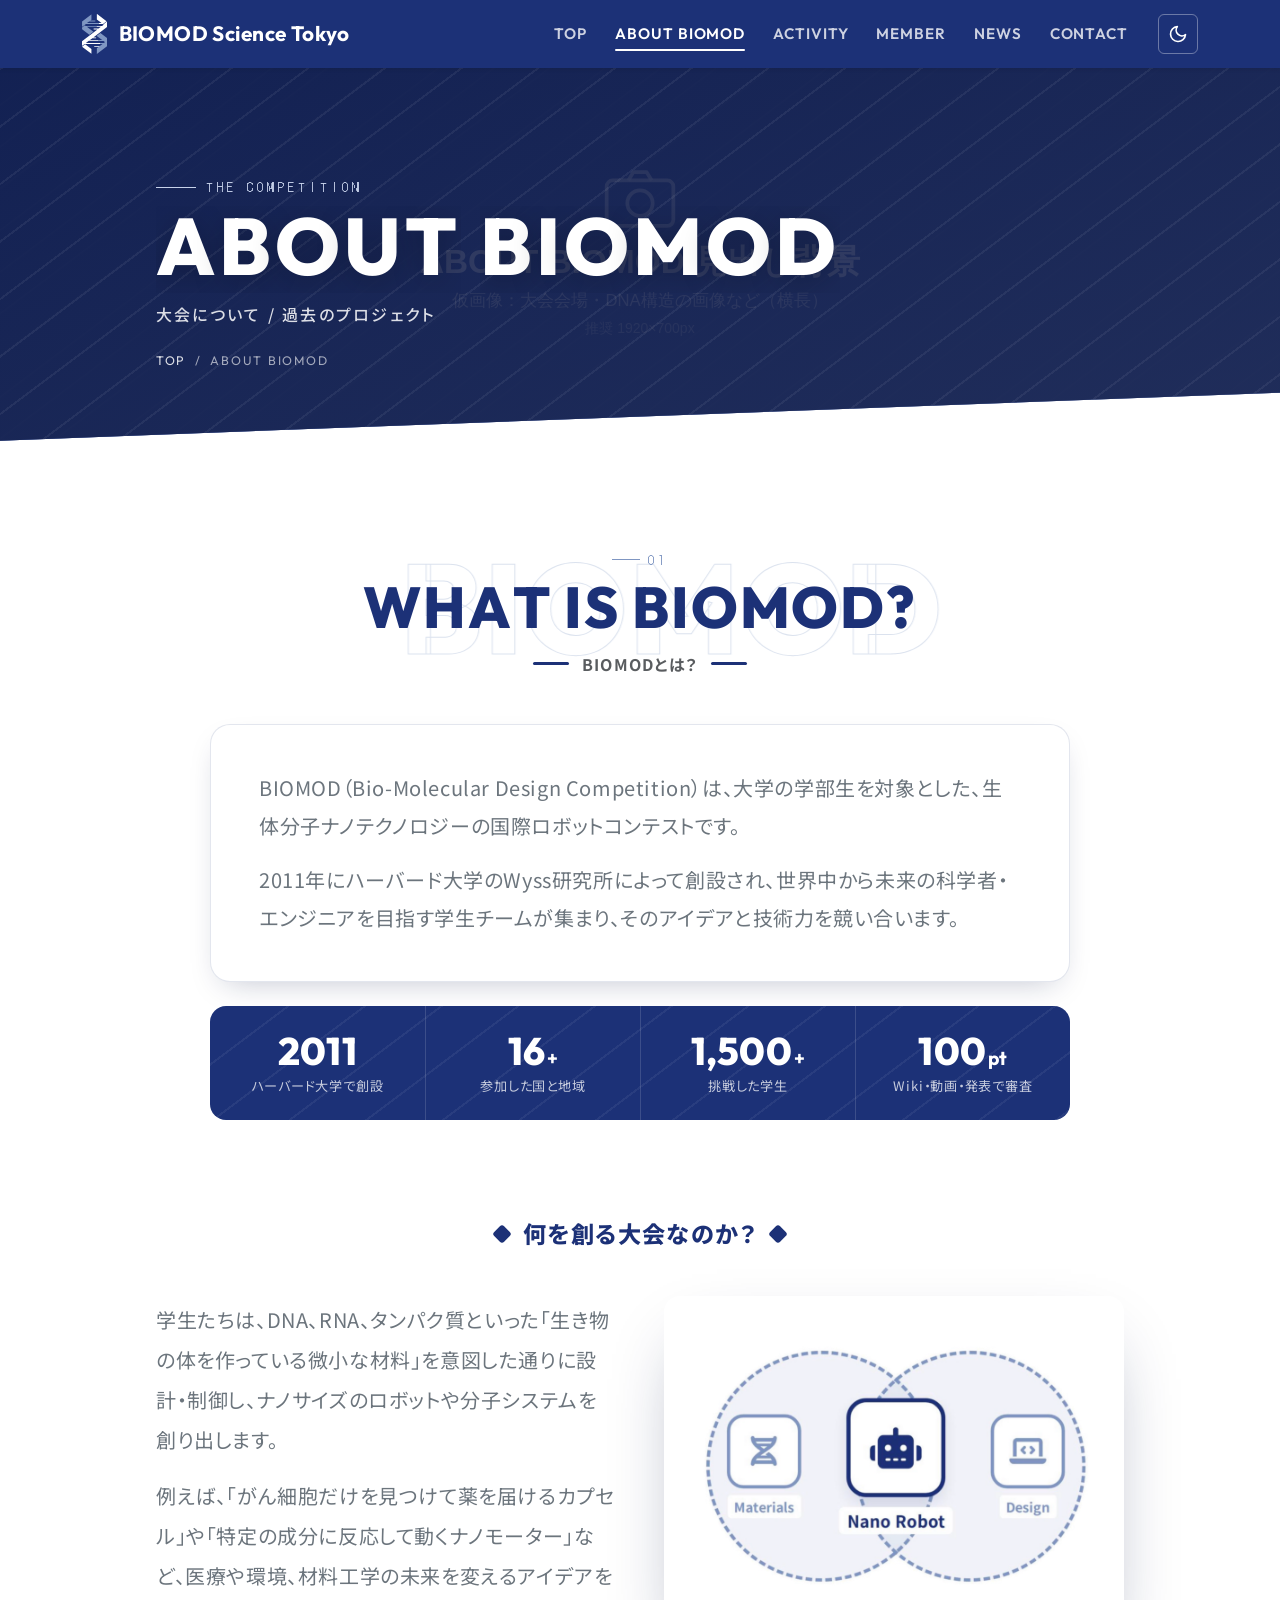
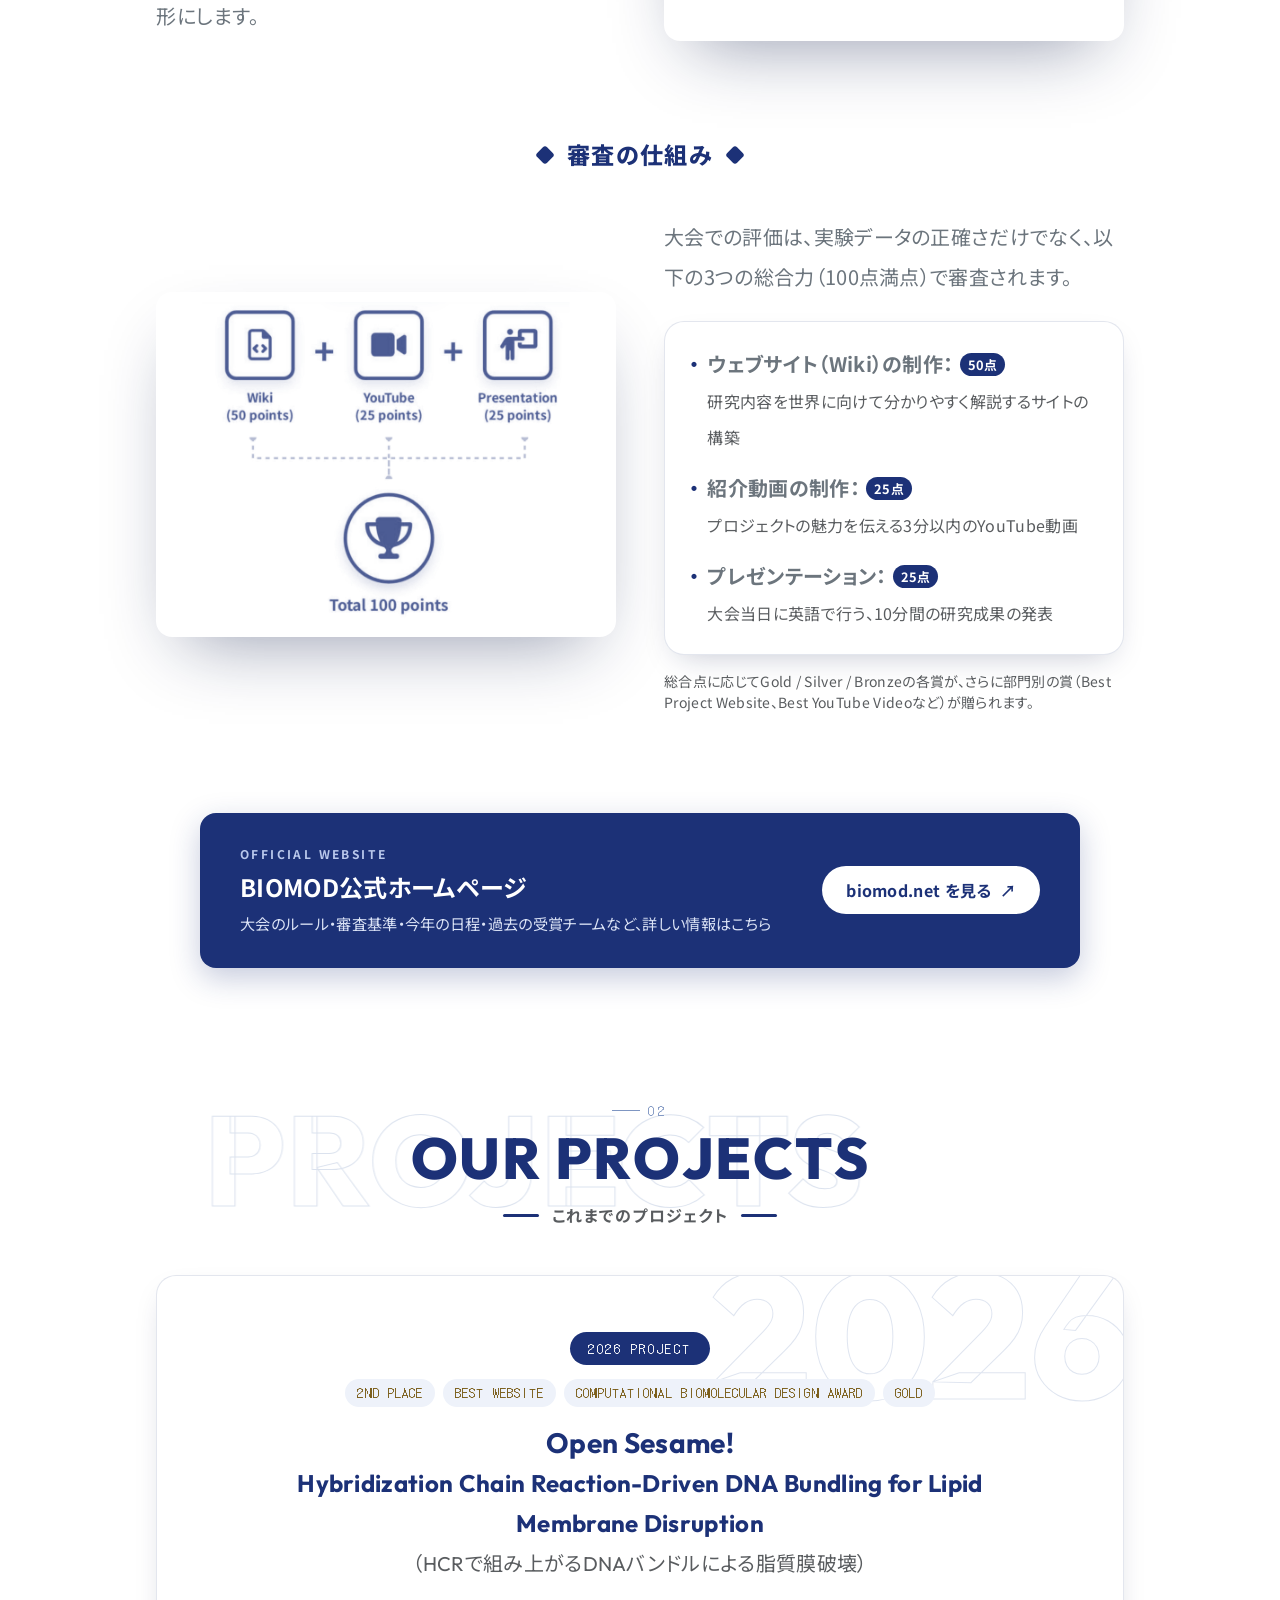
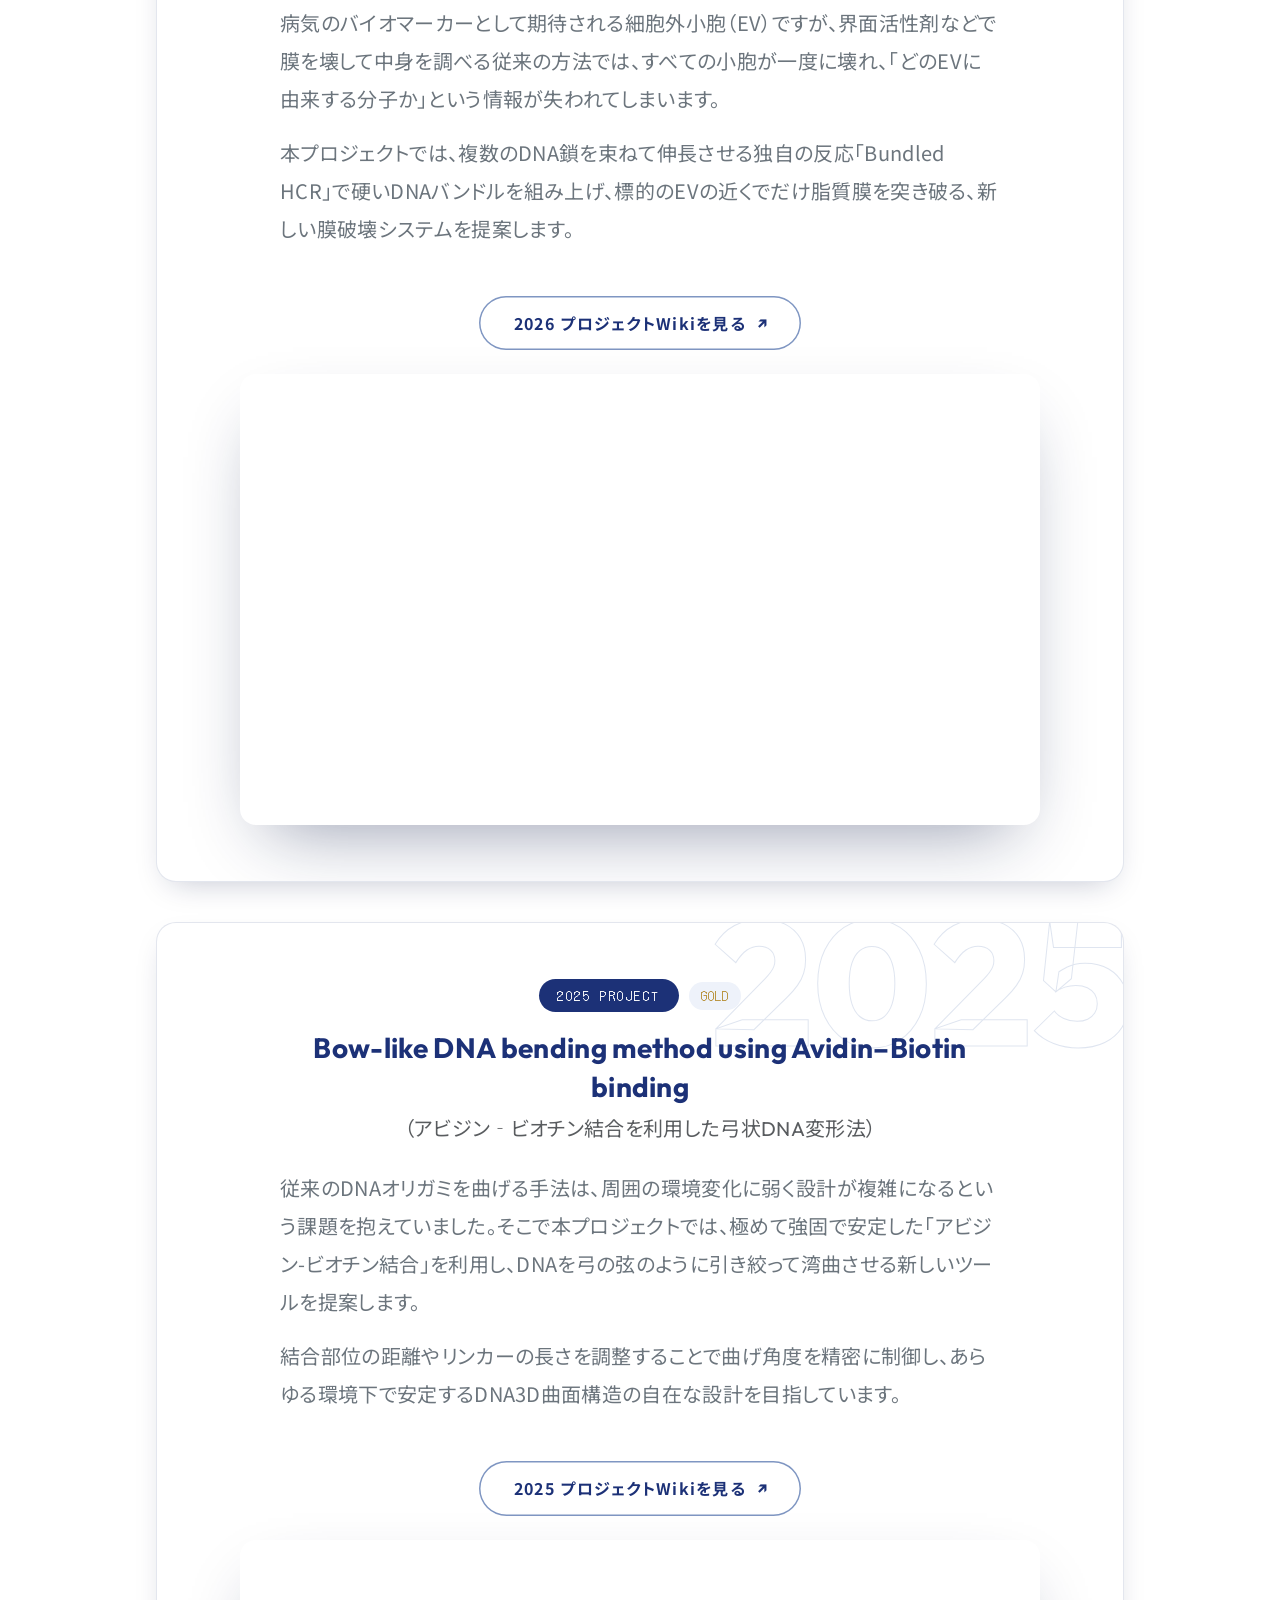
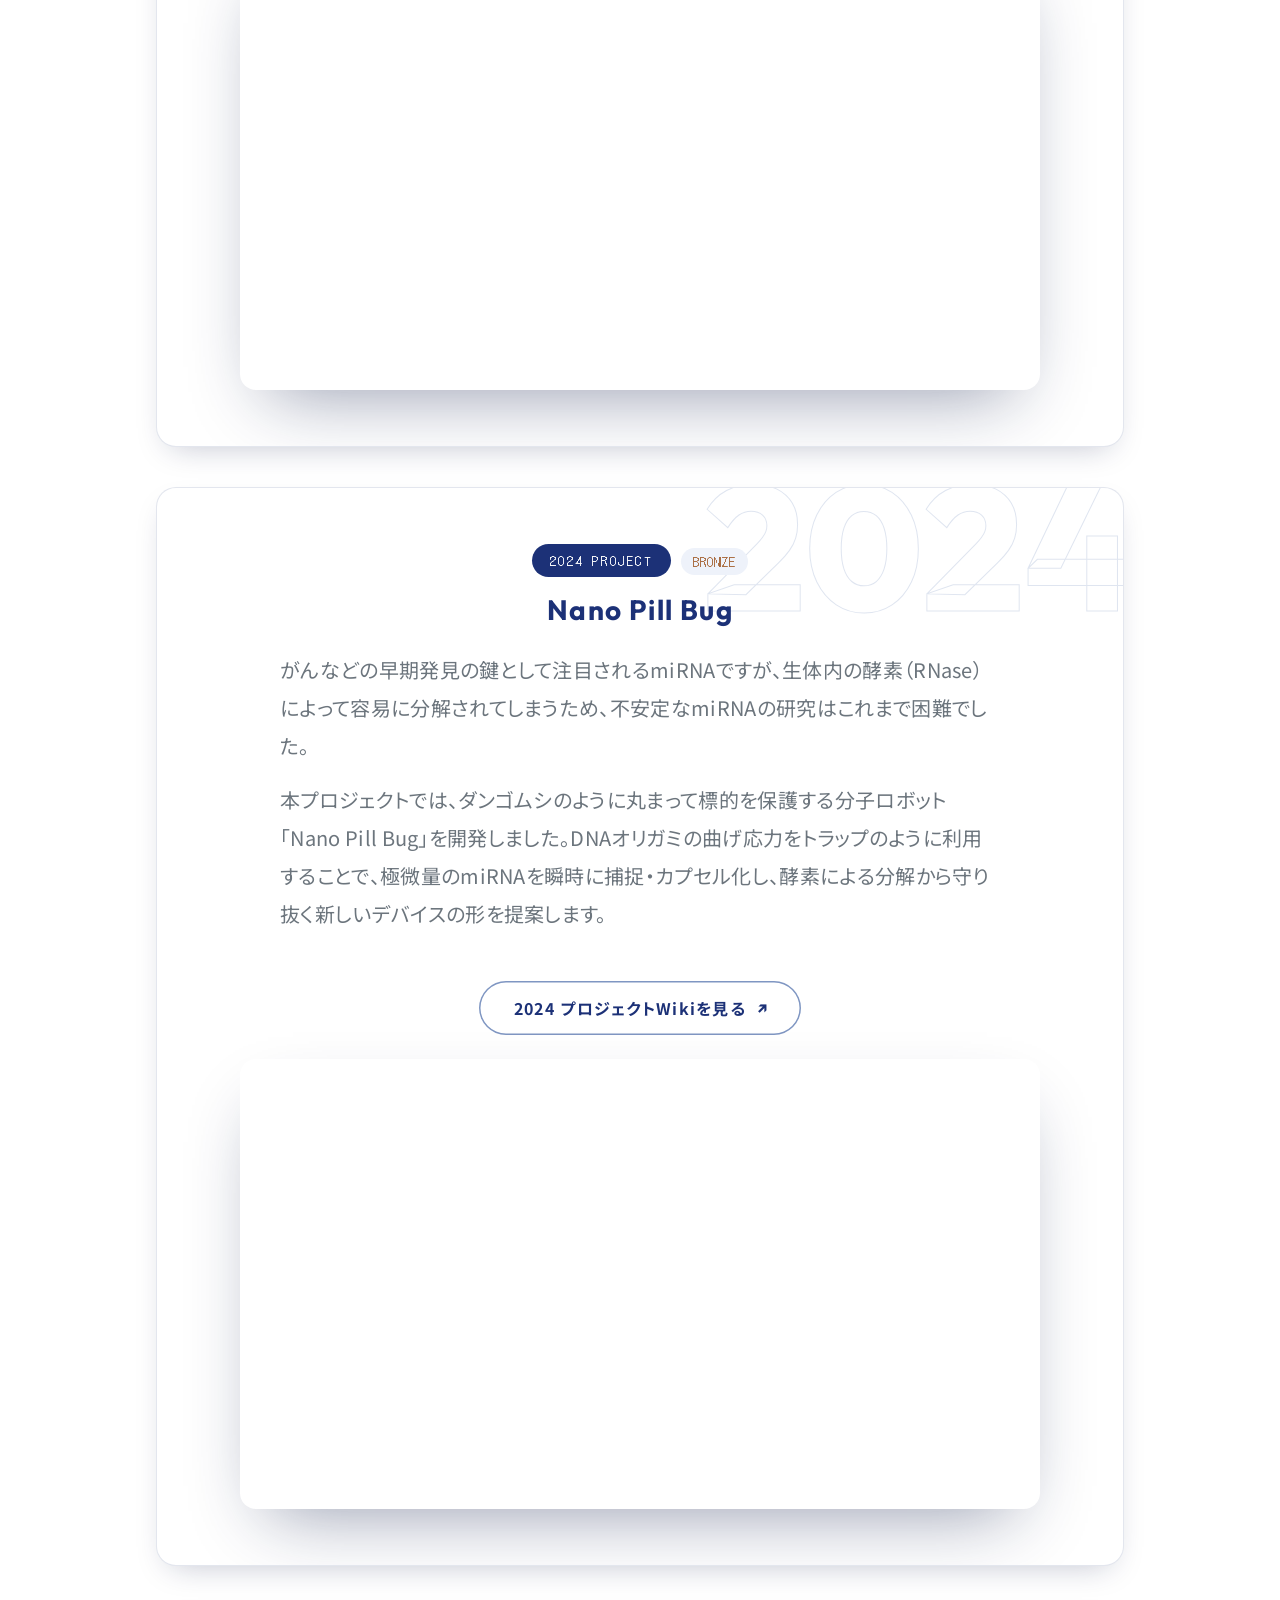
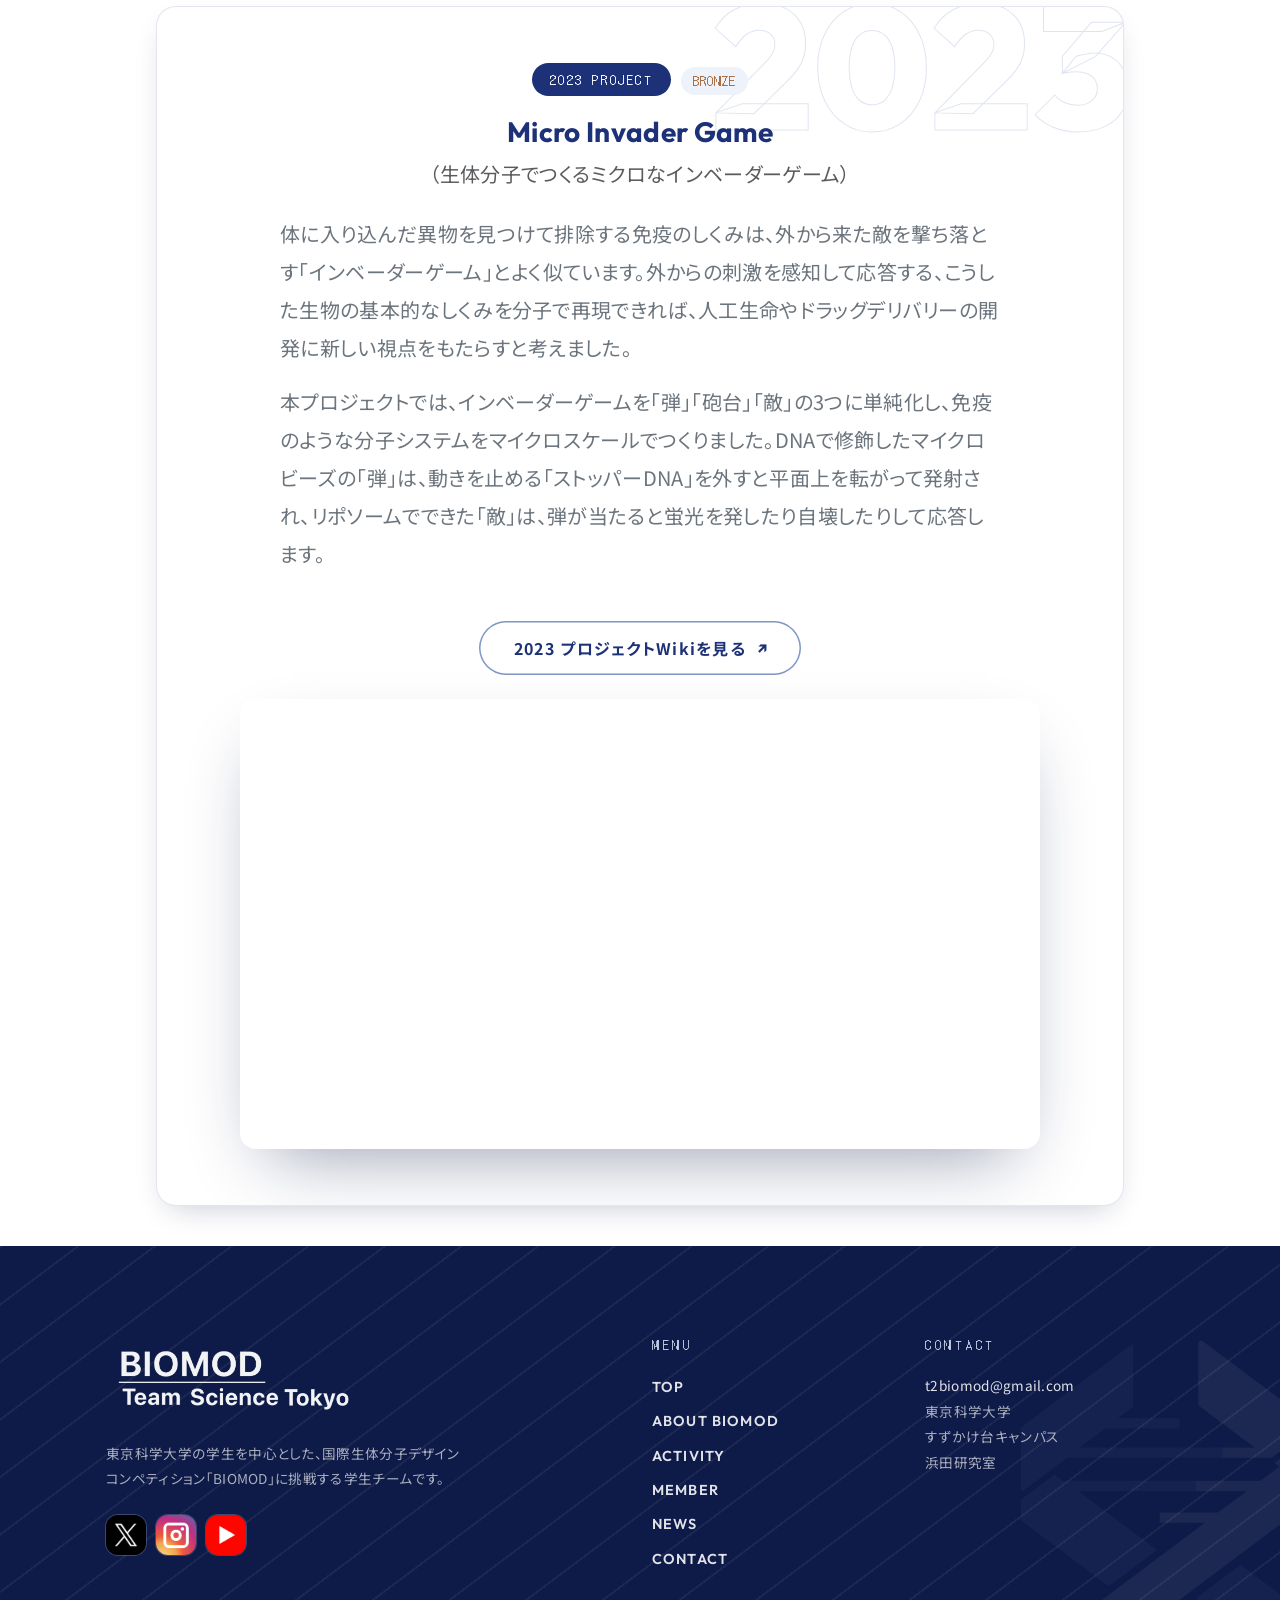
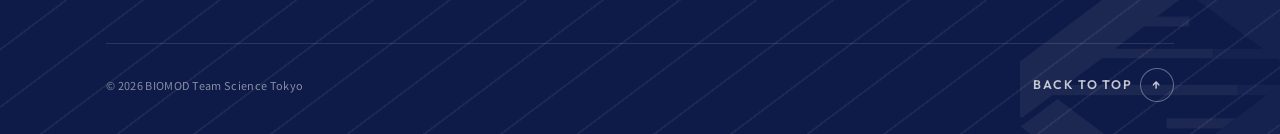
==== commit 4f0413ac: "トップページを年表形式にし、サイト全体に動きを追加 - 実績とプロジェクトを横スクロールの年表「PROJECTS」に統合（各年のプロジェクト紹介つき） - ABOUT BIOMODに2023年のプロジ" ====
--- a/about-biomod.html
+++ b/about-biomod.html
@@ -215,7 +215,7 @@
         <section id="project-2024" class="fade-in-section panel project-block" data-year="2024">
             <div class="text-center mb-4">
                 <span class="year-badge">2024 PROJECT</span><span class="project-award"><span class="award-medal bronze">BRONZE</span></span>
-                <h2 class="h3 fw-bold text-custom-blue mt-3 font-en" style="letter-spacing: 0.05em;">Micro Pill Bug</h2>
+                <h2 class="h3 fw-bold text-custom-blue mt-3 font-en" style="letter-spacing: 0.05em;">Nano Pill Bug</h2>
                 
                 <!-- テキスト幅を制限し、左揃え（text-start）で読みやすく配置 -->
                 <div class="mx-auto mt-4 text-start" style="max-width: 720px;">
@@ -241,6 +241,39 @@
                 </iframe>
             </div>
         </section>
+
+        <section id="project-2023" class="fade-in-section panel project-block" data-year="2023">
+            <div class="text-center mb-4">
+                <span class="year-badge">2023 PROJECT</span><span class="project-award"><span class="award-medal bronze">BRONZE</span></span>
+                <h2 class="h3 fw-bold text-custom-blue mt-3 font-en" style="max-width: 700px; margin: 0 auto; line-height: 1.4;">
+                    Micro Invader Game<br>
+                    <span class="fs-5 text-muted fw-normal">（生体分子でつくるミクロなインベーダーゲーム）</span>
+                </h2>
+
+                <!-- テキスト幅を制限し、左揃え（text-start）で読みやすく配置 -->
+                <div class="mx-auto mt-4 text-start" style="max-width: 720px;">
+                    <p class="text-secondary fs-5" style="line-height: 1.9;">
+                        体に入り込んだ異物を見つけて排除する免疫のしくみは、外から来た敵を撃ち落とす「インベーダーゲーム」とよく似ています。外からの刺激を感知して応答する、こうした生物の基本的なしくみを分子で再現できれば、人工生命やドラッグデリバリーの開発に新しい視点をもたらすと考えました。
+                    </p>
+                    <p class="text-secondary fs-5 mb-0" style="line-height: 1.9;">
+                        本プロジェクトでは、インベーダーゲームを「弾」「砲台」「敵」の3つに単純化し、免疫のような分子システムをマイクロスケールでつくりました。DNAで修飾したマイクロビーズの「弾」は、動きを止める「ストッパーDNA」を外すと平面上を転がって発射され、リポソームでできた「敵」は、弾が当たると蛍光を発したり自壊したりして応答します。
+                    </p>
+                </div>
+
+                <div class="mt-5">
+                    <a href="https://t2biomod2023.github.io/" target="_blank" rel="noopener" class="btn-sb btn-sb-outline ext">2023 プロジェクトWikiを見る</a>
+                </div>
+            </div>
+
+            <div class="ratio ratio-16x9 rounded-4 overflow-hidden mt-4 mx-auto" style="max-width: 92%; box-shadow: var(--shadow-lg);">
+                <iframe src="https://www.youtube.com/embed/atOaJZybCPI"
+                    title="2023 BIOMOD Team Tokyo Tech Video"
+                    style="border:0;"
+                    allow="accelerometer; autoplay; clipboard-write; encrypted-media; gyroscope; picture-in-picture; web-share"
+                    loading="lazy" allowfullscreen>
+                </iframe>
+            </div>
+        </section>
     </main>
 
     <div id="footer-placeholder"></div>
--- a/style.css
+++ b/style.css
@@ -1375,3 +1375,152 @@
     100% { opacity: 0; }
 }
 @media (prefers-reduced-motion: reduce) { .chara-speech { animation: none; } }
+
+/* =====================================================================
+   モーション（main.js の「サイト全体の動き」とセット）
+   ・html に .js-motion が付いているときだけ、登場前の状態（非表示）にする
+     → JavaScriptが動かない環境や「視差効果を減らす」設定では、最初から普通に表示される
+   ===================================================================== */
+
+/* ---- スクロール進捗バー ---- */
+.scroll-progress {
+    position: fixed; top: 0; left: 0; right: 0; height: 3px; z-index: 1100;
+    background: linear-gradient(90deg, var(--sub), var(--gold-light));
+    transform: scaleX(0); transform-origin: 0 50%; pointer-events: none;
+}
+
+/* ---- 見出しの1文字ずつの登場 ---- */
+.split-word { display: inline-block; white-space: nowrap; overflow: hidden; vertical-align: top; padding-bottom: .08em; margin-bottom: -.08em; }
+.split-ch { display: inline-block; }
+.js-motion .split .split-ch {
+    transform: translateY(105%); opacity: 0;
+    transition: transform .8s cubic-bezier(.2, .8, .2, 1), opacity .5s ease;
+    transition-delay: calc(var(--i) * 28ms);
+}
+.js-motion .split.is-in .split-ch { transform: none; opacity: 1; }
+
+/* ---- 見出しの後ろの袋文字が、スクロールに合わせて横にスライド ---- */
+.sec-title[data-bg]::before { transform: translateX(var(--bg-shift, 0px)); will-change: transform; }
+
+/* ---- 子要素を順番に表示 ---- */
+.js-motion .stagger > * {
+    opacity: 0; transform: translateY(28px);
+    transition: opacity .6s ease, transform .7s cubic-bezier(.2, .8, .2, 1);
+    transition-delay: calc(var(--i, 0) * 90ms);
+}
+.js-motion .stagger.is-in > * { opacity: 1; transform: none; }
+/* 順番表示が終わったあとはホバー時の動きを元の速さに戻す */
+.js-motion .stagger.is-in > .member-card { transition: opacity .6s ease, transform .3s ease, box-shadow .3s ease; transition-delay: calc(var(--i, 0) * 90ms), 0s, 0s; }
+
+/* ---- カードの立体的な傾き（マウスの位置に光沢が付いてくる） ---- */
+.tilt { transform-style: preserve-3d; }
+.tilt.is-tilting {
+    transform: perspective(900px) rotateX(var(--rx, 0deg)) rotateY(var(--ry, 0deg)) translateY(-6px) !important;
+    transition: transform .08s linear, box-shadow .3s ease, background .3s ease !important;
+}
+.tilt::after {
+    content: ""; position: absolute; inset: 0; border-radius: inherit; pointer-events: none; z-index: 3;
+    background: radial-gradient(circle at var(--mx, 50%) var(--my, 50%), rgba(255,255,255,0.22), transparent 55%);
+    opacity: 0; transition: opacity .3s ease;
+}
+.tilt.is-tilting::after { opacity: 1; }
+.member-card.tilt, .sns-big.tilt, .chara-card.tilt { position: relative; }
+
+/* ---- ボタンの吸い寄せ ---- */
+.btn-sb { transition: transform .25s ease, box-shadow .25s ease, background-position .4s ease, translate .35s cubic-bezier(.2, .8, .2, 1); }
+
+/* ---- 横スクロールの年表 ---- */
+.hscroll-inner { position: relative; }
+.hscroll-bgtext {
+    position: absolute; left: 4vw; bottom: -4%; z-index: 0; pointer-events: none; white-space: nowrap;
+    font-family: var(--ff-en); font-weight: 800; font-size: clamp(5rem, 16vw, 15rem); line-height: 1;
+    color: transparent; -webkit-text-stroke: 1px rgba(255,255,255,0.08);
+}
+.hscroll-head { display: flex; justify-content: space-between; align-items: flex-end; gap: 1rem; margin-bottom: 36px; }
+.hscroll-arrows { display: flex; gap: 10px; }
+.hscroll-arrow {
+    width: 48px; height: 48px; border-radius: 50%; border: 1px solid rgba(255,255,255,0.35);
+    background: transparent; color: #fff; font-family: var(--ff-en); font-size: 1.2rem; line-height: 1;
+    transition: background .25s, color .25s, border-color .25s, opacity .25s;
+}
+.hscroll-arrow:hover:not(:disabled) { background: #fff; color: var(--sb); border-color: #fff; }
+.hscroll-arrow:disabled { opacity: .3; cursor: default; }
+/* 年表のカード列。最初と最後のカードも画面の真ん中で止まるよう、左右に余白を取る */
+.hscroll { --card-w: min(500px, 84vw); scroll-margin-top: var(--nav-h); }
+.hscroll-viewport {
+    position: relative; z-index: 1; outline: none;
+    overflow-x: auto; scroll-snap-type: x mandatory; scrollbar-width: none;
+    -webkit-overflow-scrolling: touch; padding-block: 10px; cursor: grab;
+}
+.hscroll-viewport::-webkit-scrollbar { display: none; }
+.hscroll-viewport.is-dragging { cursor: grabbing; scroll-snap-type: none; user-select: none; }
+.hscroll-viewport:focus-visible { box-shadow: inset 0 0 0 2px var(--gold-light); }
+.hscroll .hscroll-track {
+    display: flex; gap: 32px; width: max-content;
+    padding-inline: calc((100vw - var(--card-w)) / 2);
+}
+.hscroll .award-card {
+    flex: 0 0 auto; width: var(--card-w); padding: 36px 32px 32px; scroll-snap-align: center; overflow: visible;
+    transition: transform .5s cubic-bezier(.2, .8, .2, 1), background .3s ease, border-color .3s ease, opacity .5s ease;
+}
+.hscroll .award-card:not(.is-current) { opacity: .5; transform: scale(.94); cursor: pointer; }
+.hscroll .award-year { font-size: clamp(3rem, 6vw, 4.6rem); }
+/* カードの中のプロジェクト紹介 */
+.award-medals { display: flex; flex-wrap: wrap; gap: 6px; margin: 14px 0 18px; }
+.award-medals .award-medal { margin: 0; }
+.award-project { font-family: var(--ff-en); font-weight: 800; font-size: 1.5rem; line-height: 1.25; margin: 0 0 4px; color: #fff; }
+.award-project-sub { font-size: .85rem; font-weight: 700; color: var(--sub-soft); margin: 0 0 14px; }
+.award-text { font-size: .9rem; line-height: 1.85; color: rgba(255,255,255,0.78); margin: 0 0 20px; }
+.award-links { display: flex; flex-wrap: wrap; gap: 8px; margin-top: auto; }
+.award-link {
+    display: inline-flex; align-items: center; gap: .4em; padding: 6px 16px; border-radius: 999px;
+    border: 1px solid rgba(255,255,255,0.35); color: #fff; text-decoration: none;
+    font-size: .82rem; font-weight: 700; letter-spacing: .04em; transition: background .25s, color .25s, border-color .25s;
+}
+.award-link::after { content: "→"; font-family: var(--ff-en); }
+.award-link.ext::after { content: "↗"; }
+.award-link:hover { background: #fff; color: var(--sb); border-color: #fff; }
+.award-card.is-gold .award-project { color: var(--gold-light); }
+.hscroll .award-card { display: flex; flex-direction: column; }
+.hscroll .award-card:not(.is-current) .award-link { pointer-events: none; }   /* 横のカードはクリックで真ん中へ移動 */
+/* カードどうしをつなぐ線（年表らしく） */
+.hscroll .award-card::before {
+    content: ""; position: absolute; top: 50%; right: -33px; width: 34px; height: 2px;
+    background: repeating-linear-gradient(90deg, rgba(255,255,255,0.5) 0 4px, transparent 4px 8px);
+}
+.hscroll .award-card:last-child::before { display: none; }
+
+.hscroll-nav { display: flex; align-items: center; gap: 24px; margin-top: 32px; }
+.hscroll-bar { flex: 1; height: 2px; background: rgba(255,255,255,0.18); border-radius: 2px; overflow: hidden; }
+.hscroll-bar span { display: block; height: 100%; background: var(--gold-light); transform: scaleX(0); transform-origin: 0 50%; }
+.hscroll-steps { display: flex; gap: 6px; }
+.hscroll-steps button {
+    border: 1px solid rgba(255,255,255,0.25); background: transparent; color: rgba(255,255,255,0.7);
+    font-family: var(--ff-en); font-weight: 700; font-size: .8rem; letter-spacing: .06em;
+    padding: 5px 12px; border-radius: 999px; transition: background .25s, color .25s, border-color .25s;
+}
+.hscroll-steps button:hover { border-color: #fff; color: #fff; }
+.hscroll-steps button.is-current { background: var(--gold-light); border-color: var(--gold-light); color: var(--sb-deep); }
+@media (max-width: 991.98px) {
+    .hscroll .hscroll-track { gap: 16px; }
+    .hscroll .award-card::before { right: -17px; width: 18px; }
+    .hscroll-nav { flex-direction: column; align-items: stretch; gap: 14px; }
+    .hscroll-steps { justify-content: center; }
+    .hscroll-arrows { display: none; }   /* スマホはスワイプと年のボタンで操作 */
+}
+
+/* ---- 4つの班：スマホでは横スワイプ ---- */
+@media (max-width: 767.98px) {
+    .snap-row {
+        flex-wrap: nowrap; overflow-x: auto; scroll-snap-type: x mandatory; scrollbar-width: none;
+        margin-right: -1.5rem; padding-right: 1.5rem; padding-bottom: 6px;
+    }
+    .snap-row::-webkit-scrollbar { display: none; }
+    .snap-row > * { flex: 0 0 64%; max-width: 64%; scroll-snap-align: start; }
+}
+
+/* ---- 動きを減らす設定 ---- */
+@media (prefers-reduced-motion: reduce) {
+    .scroll-progress { display: none; }
+    .hscroll .award-card:not(.is-current) { opacity: 1; transform: none; }
+}
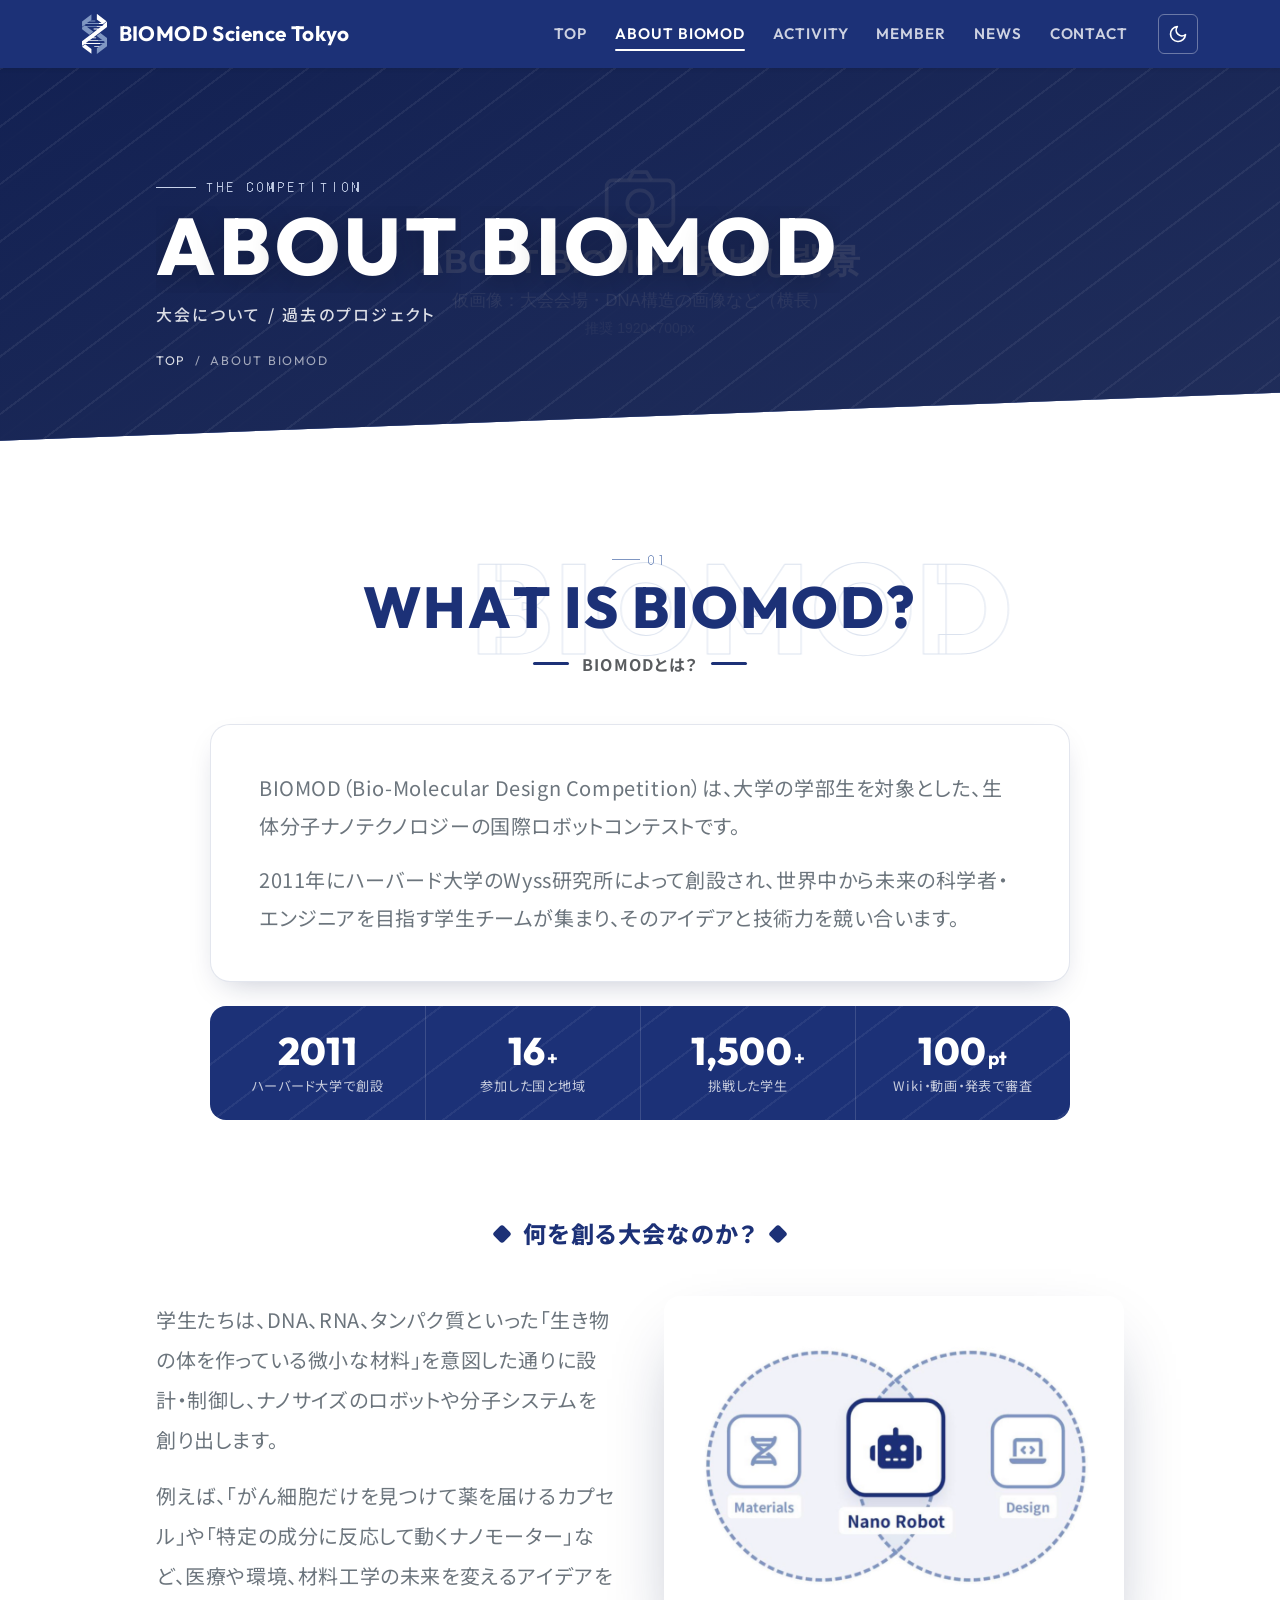
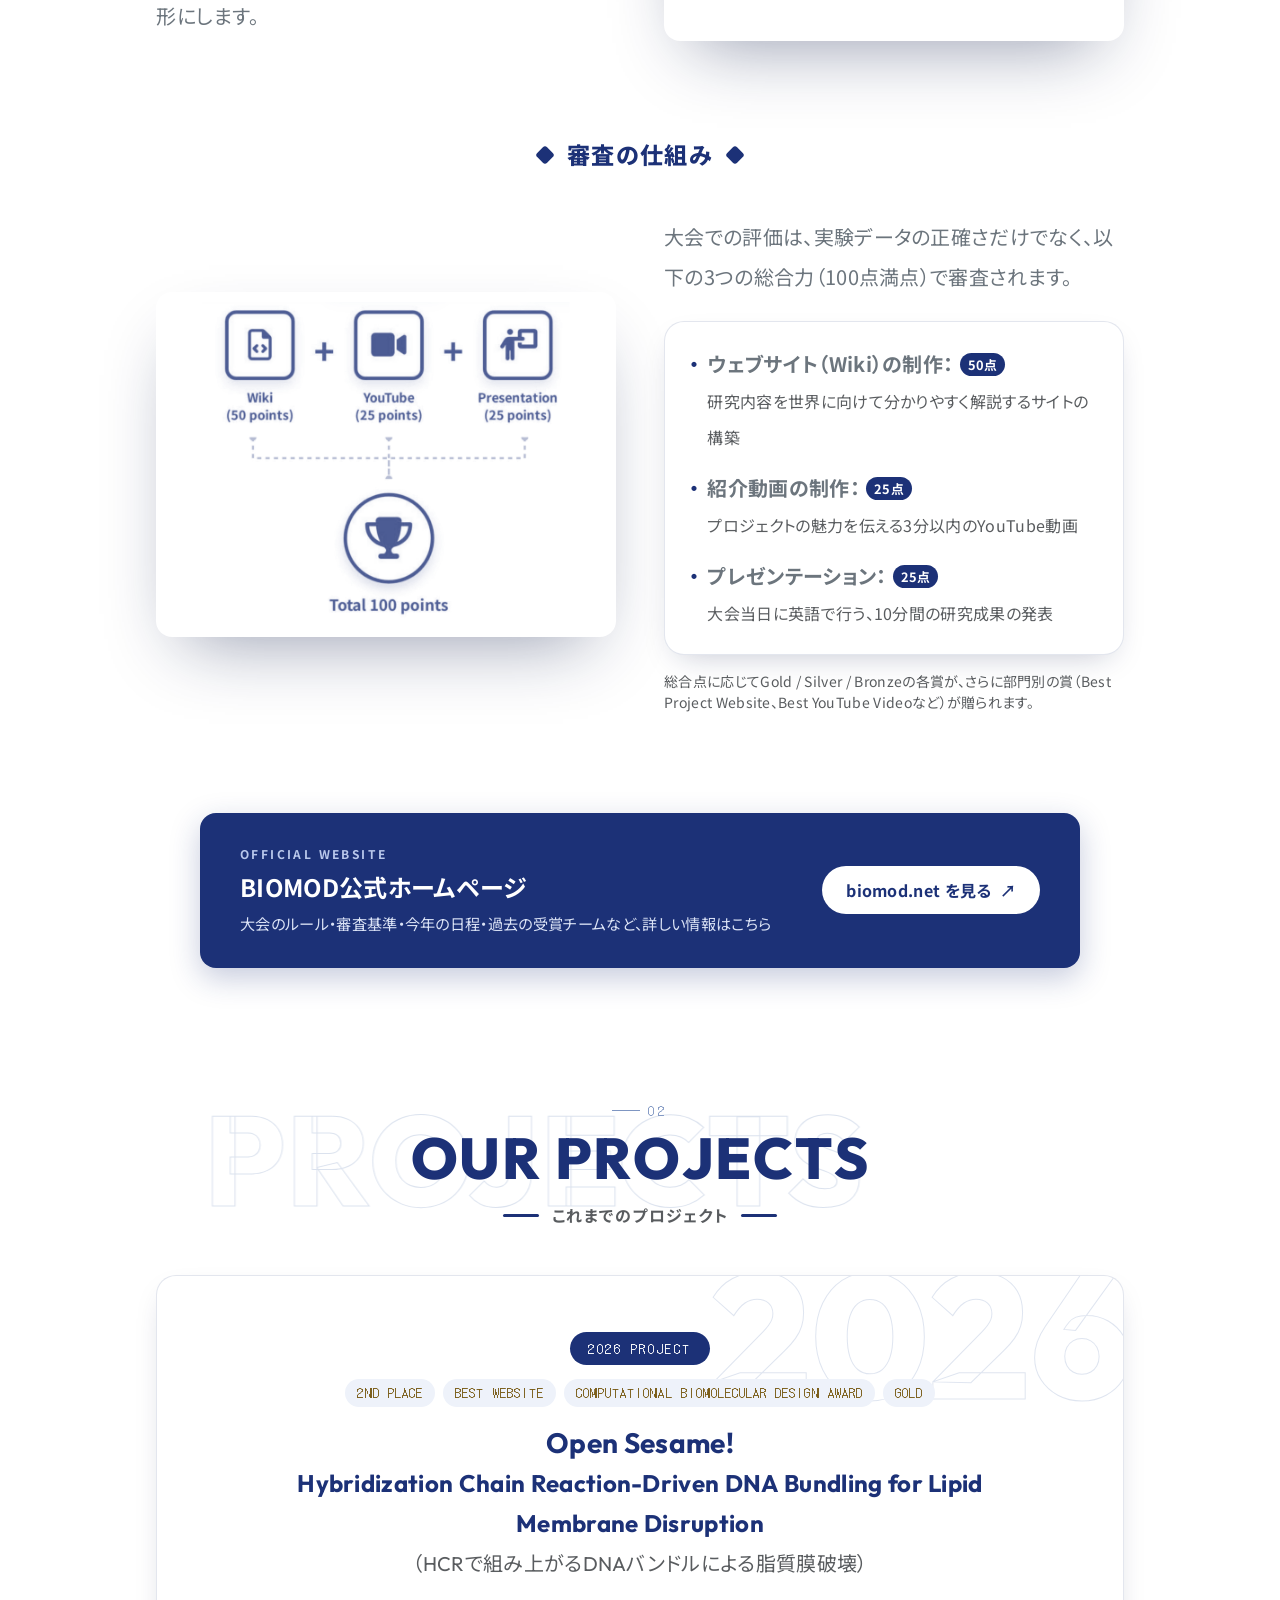
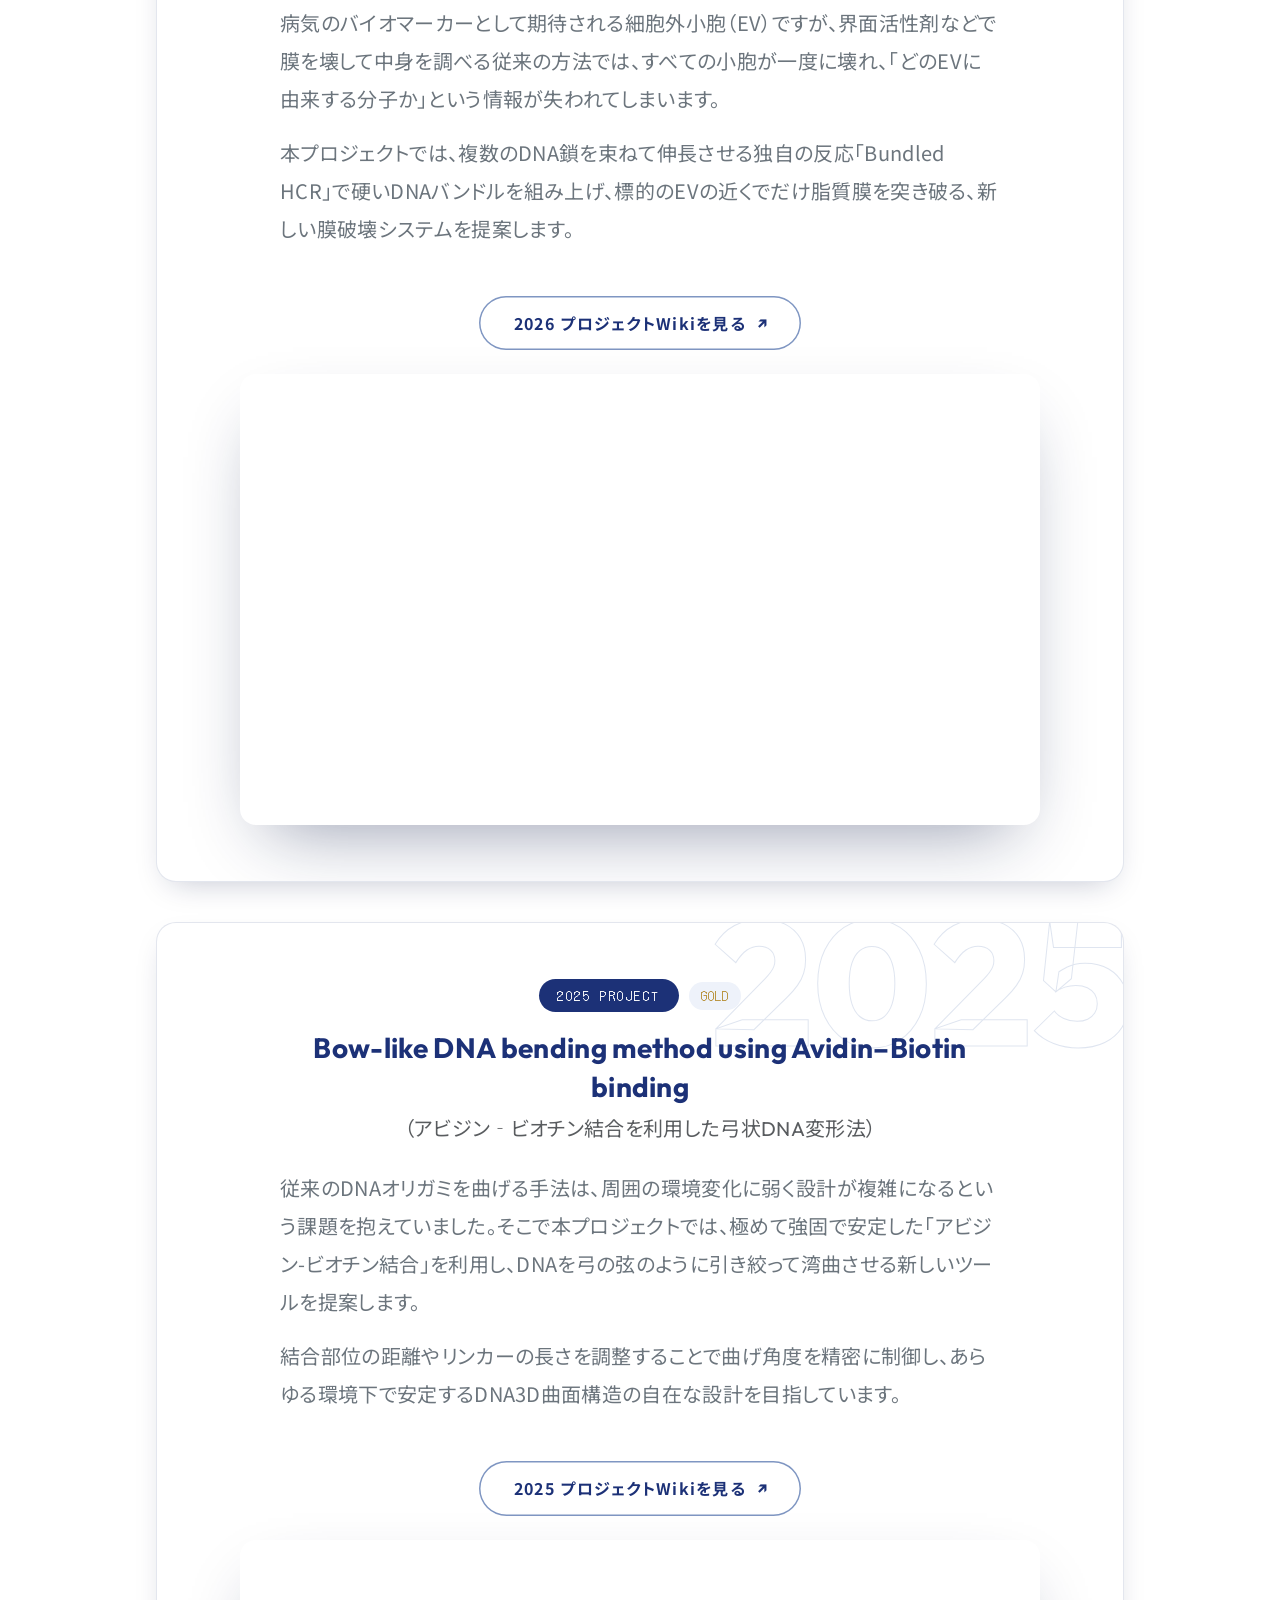
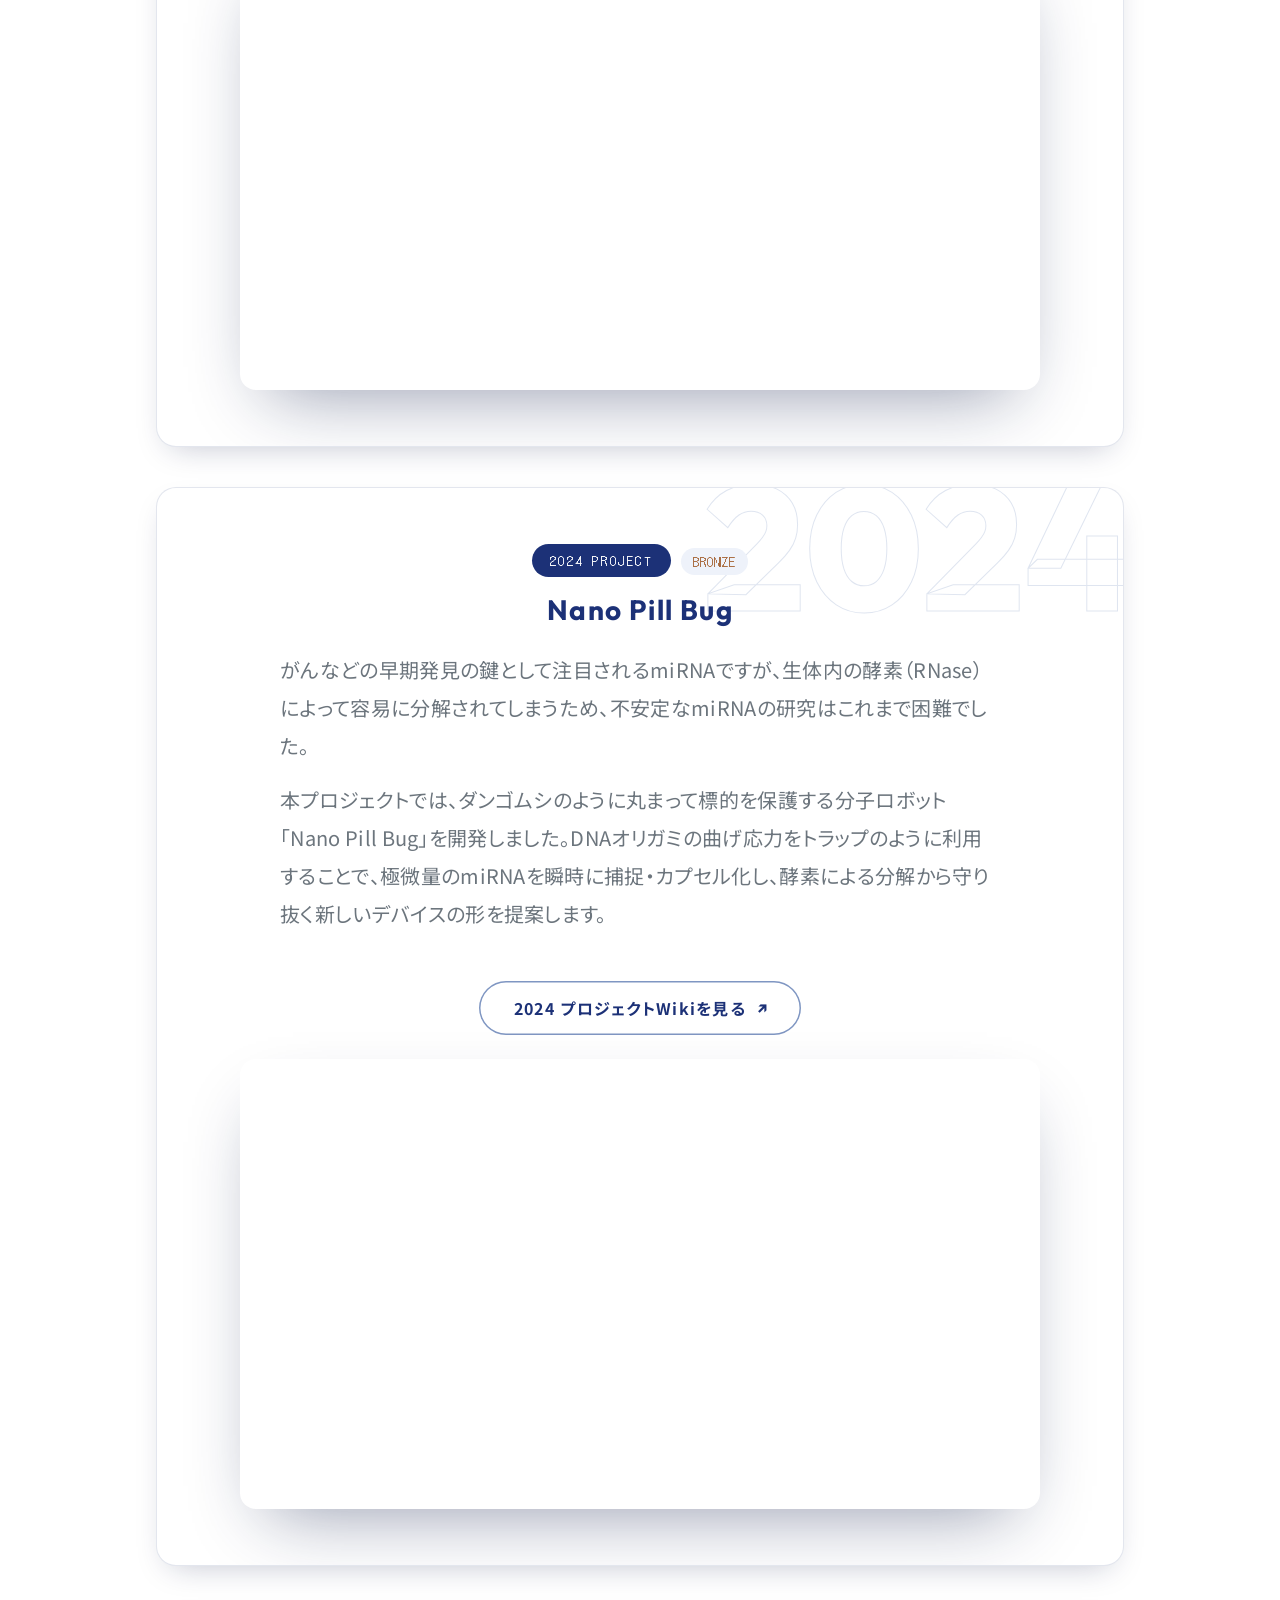
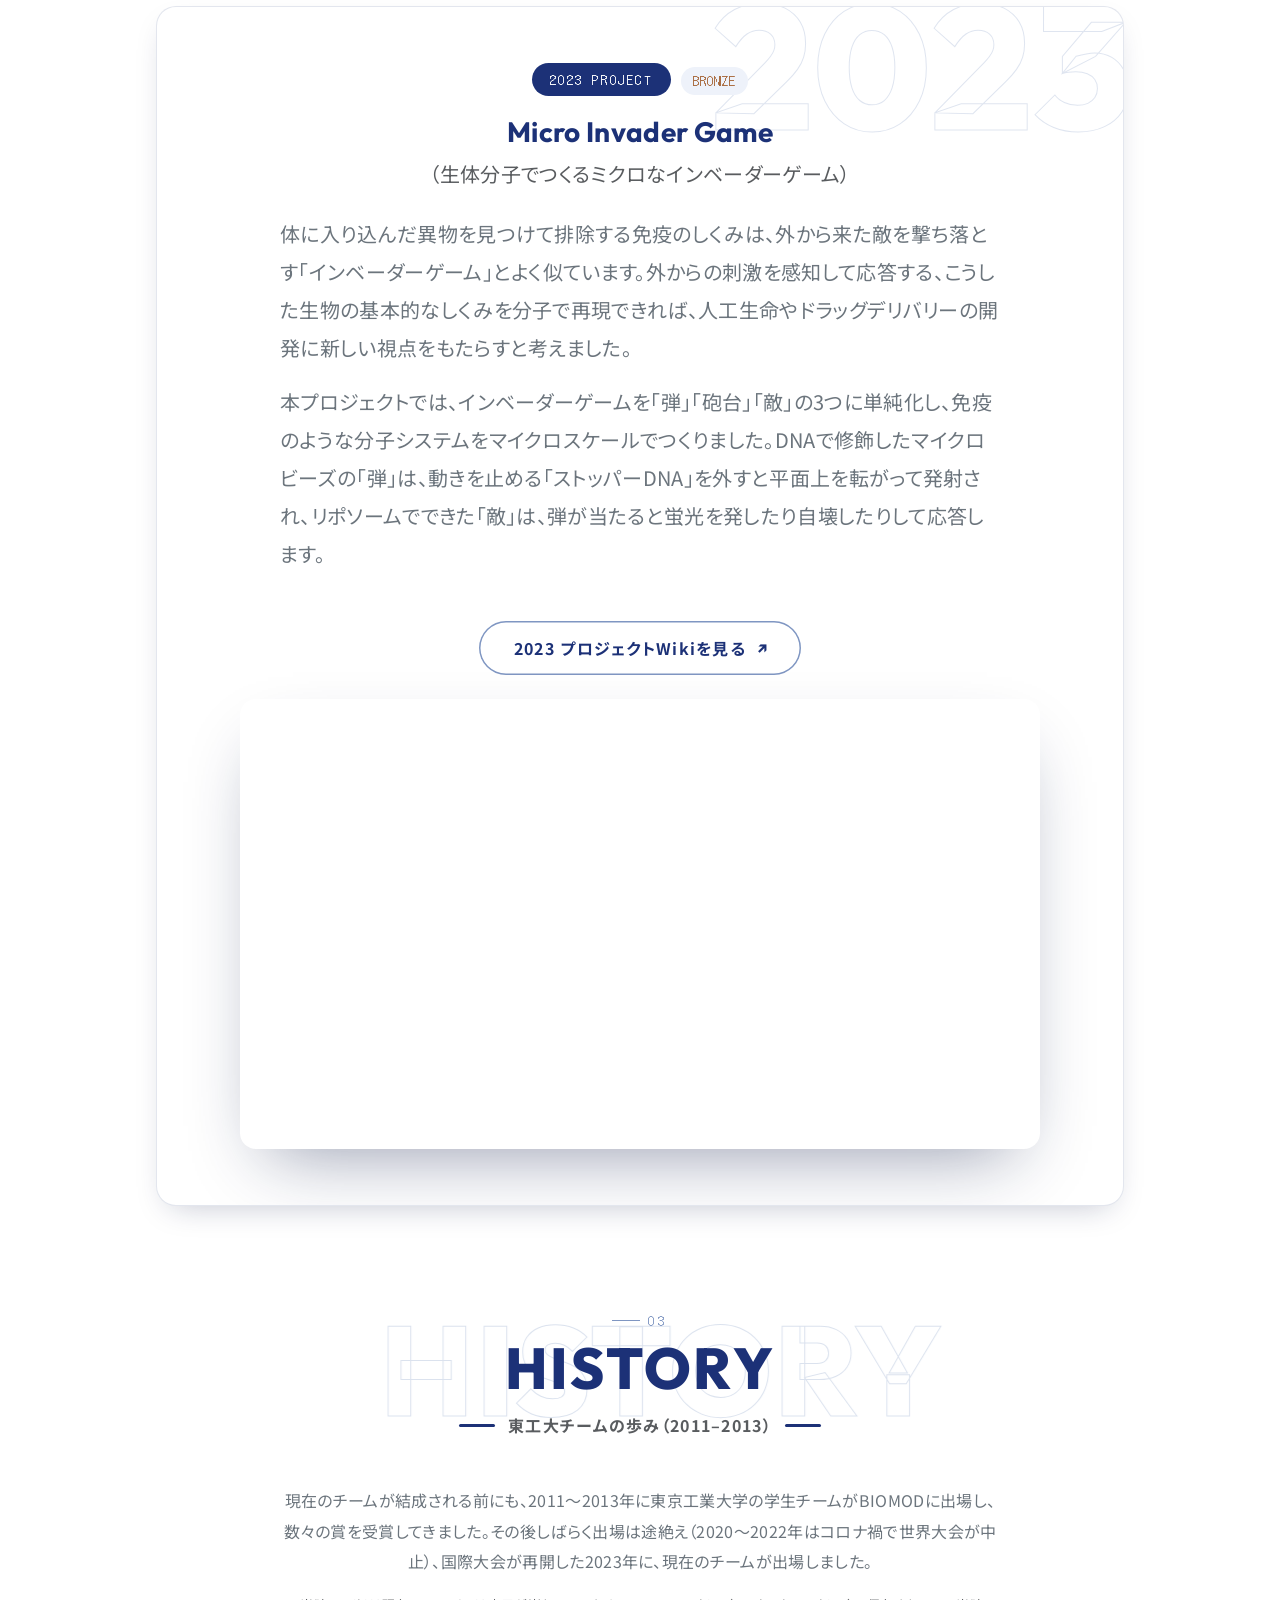
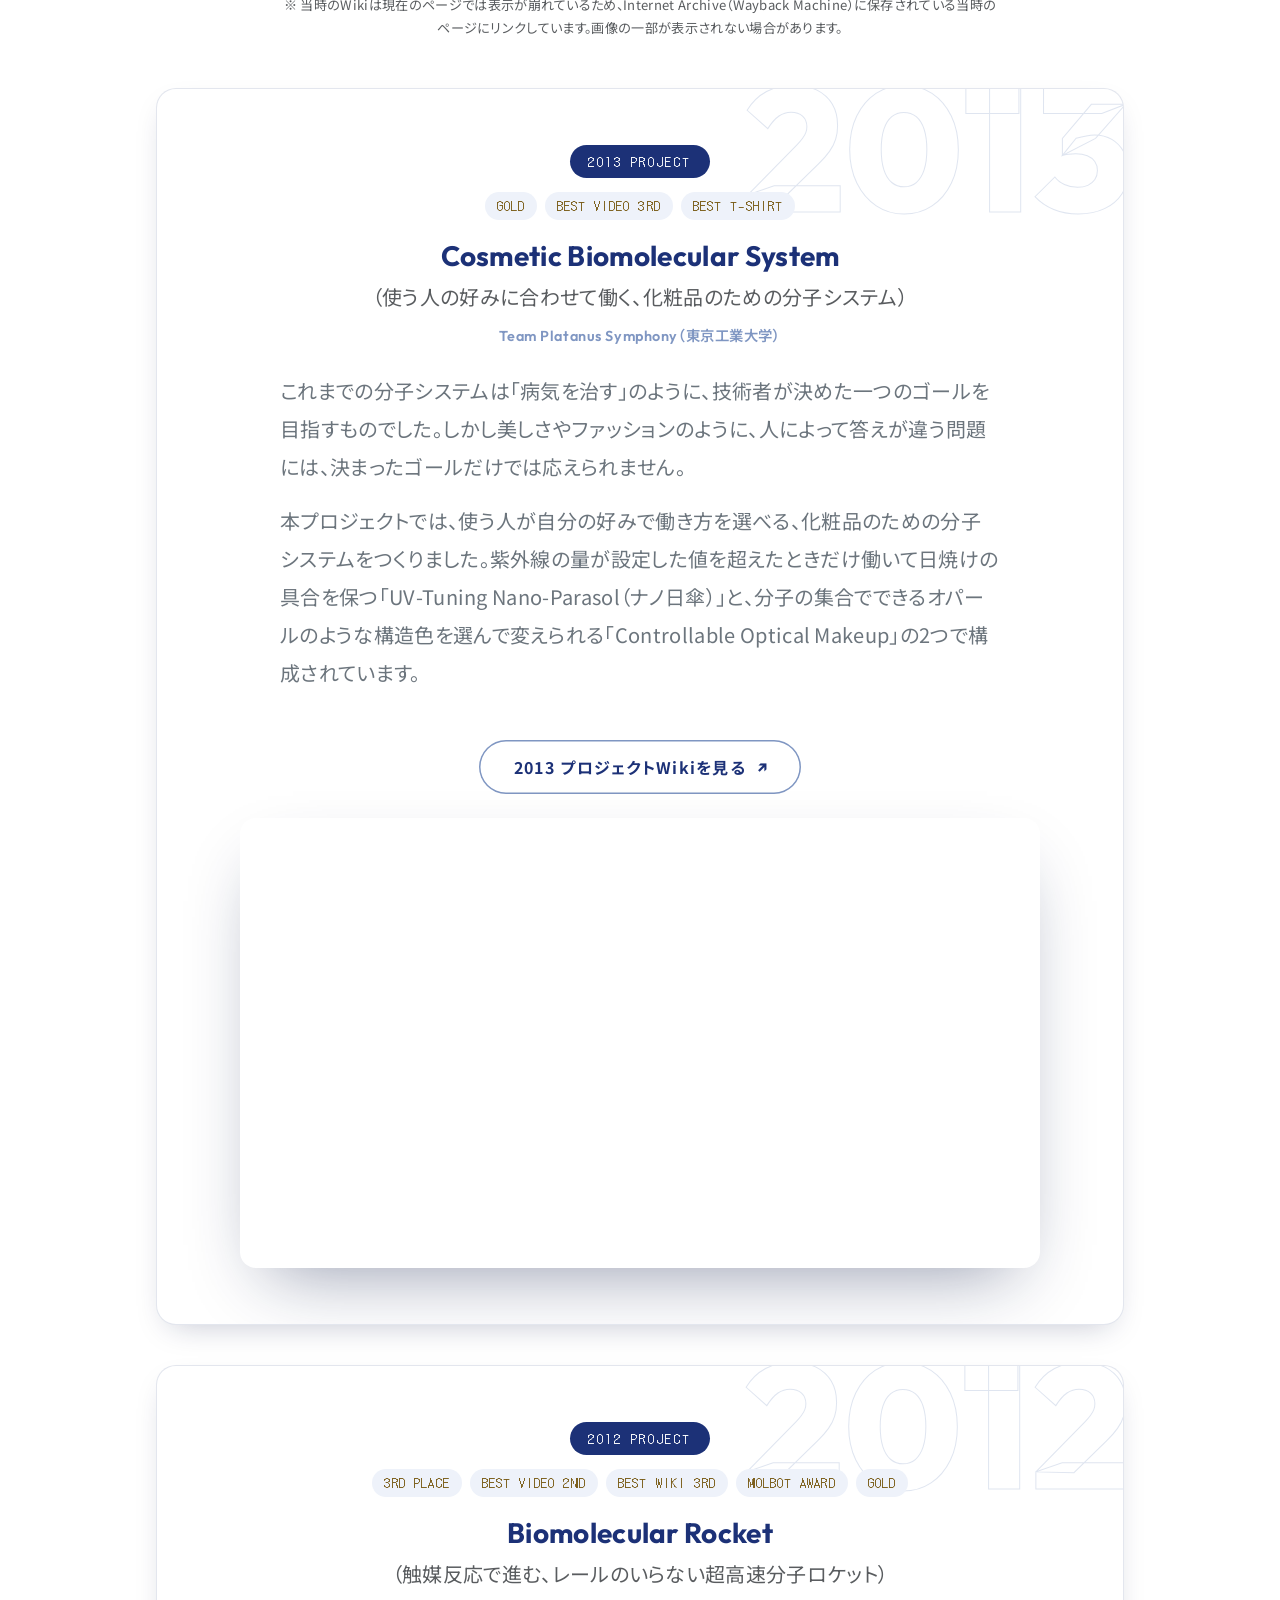
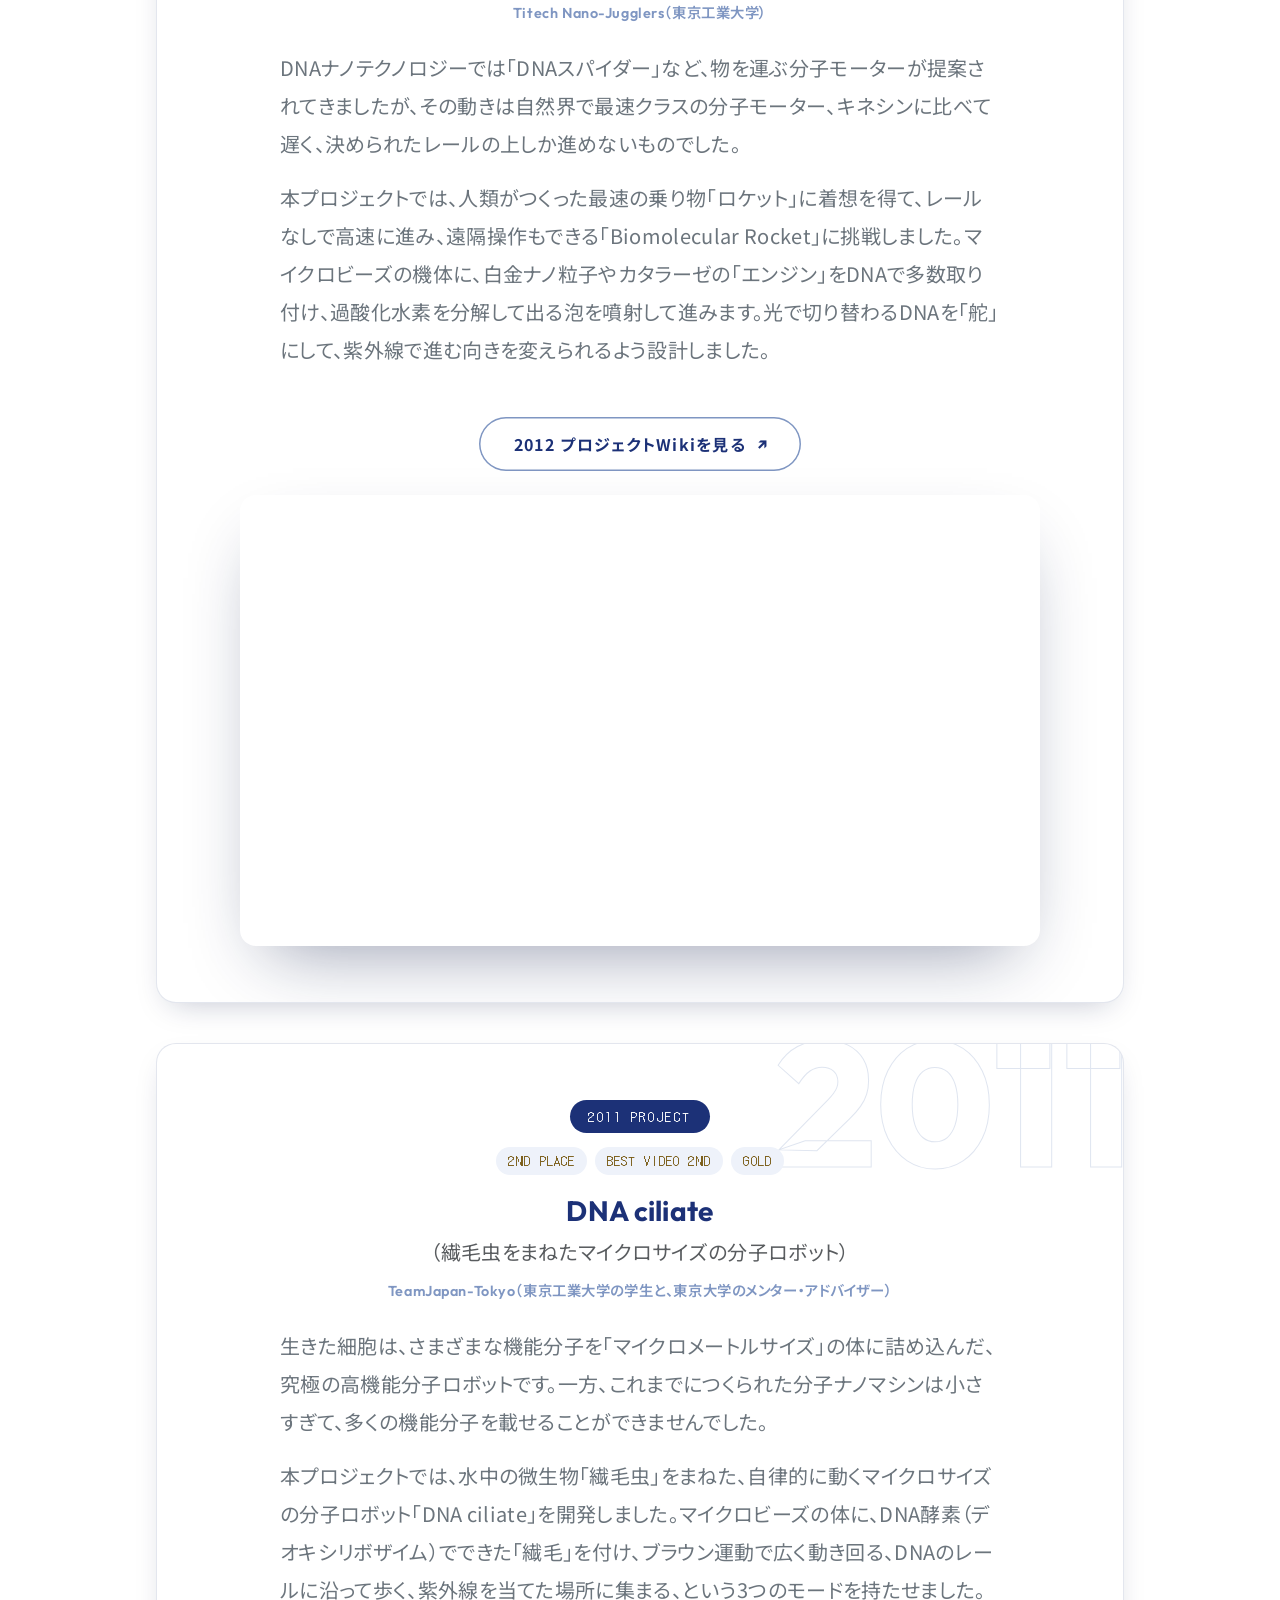
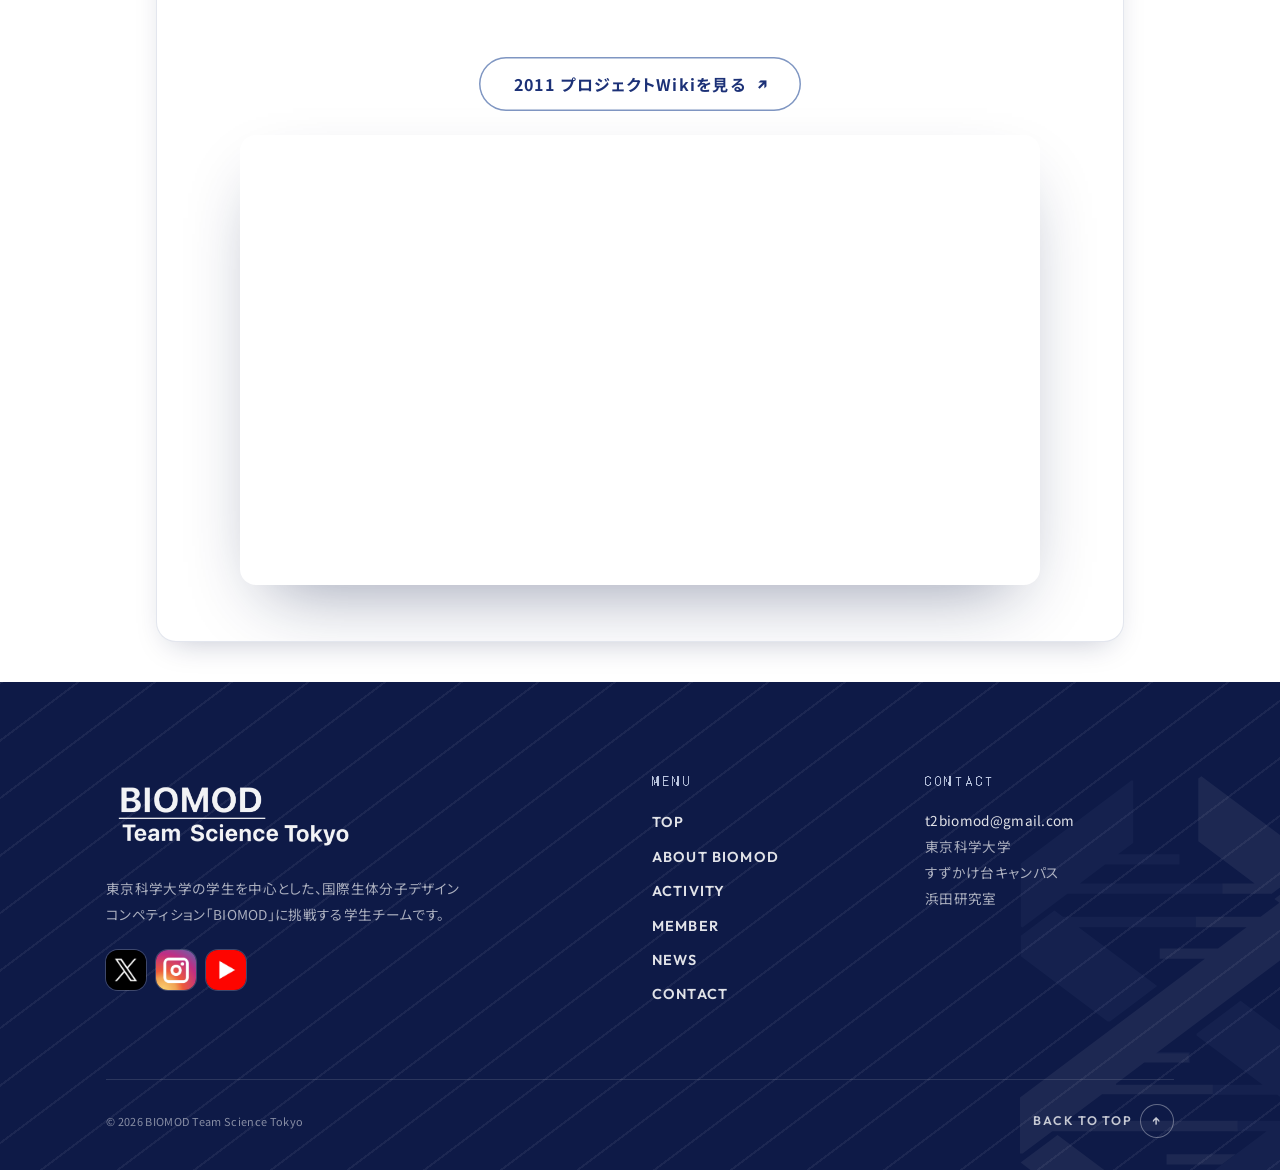
==== commit d3fa7b60: "2011〜2013年の東工大チームの出場履歴を追加 - ABOUT BIOMODに「HISTORY（東工大チームの歩み 2011–2013）」を追加   （DNA ciliate / Biomolec" ====
--- a/about-biomod.html
+++ b/about-biomod.html
@@ -274,6 +274,127 @@
                 </iframe>
             </div>
         </section>
+
+        <!-- ===== 東工大チームの歩み（2011–2013） =====
+             現在のチーム（2023年〜）より前に、東京工業大学の学生チームが出場していた年のプロジェクトです。
+             ・Wikiは OpenWetWare 上に残っていますが表示が崩れているため、Internet Archive（Wayback Machine）の保存版にリンクしています
+             ・受賞は BIOMOD 公式の受賞者ページ（https://biomod.net/winners/）による -->
+        <div class="sec-head text-center mt-5 pt-5" id="history">
+            <span class="sec-num">03</span>
+            <h2 class="sec-title" data-bg="HISTORY">HISTORY</h2>
+            <p class="sec-sub">東工大チームの歩み（2011–2013）</p>
+        </div>
+        <p class="text-secondary text-center mx-auto mb-3" style="max-width: 720px; line-height: 1.9;">
+            現在のチームが結成される前にも、2011〜2013年に東京工業大学の学生チームがBIOMODに出場し、数々の賞を受賞してきました。その後しばらく出場は途絶え（2020〜2022年はコロナ禍で世界大会が中止）、国際大会が再開した2023年に、現在のチームが出場しました。
+        </p>
+        <p class="history-note mx-auto">
+            ※ 当時のWikiは現在のページでは表示が崩れているため、Internet Archive（Wayback Machine）に保存されている当時のページにリンクしています。画像の一部が表示されない場合があります。
+        </p>
+
+        <section id="project-2013" class="fade-in-section panel project-block" data-year="2013">
+            <div class="text-center mb-4">
+                <span class="year-badge">2013 PROJECT</span>
+                <div class="project-awards"><span class="award-medal gold">GOLD</span><span class="award-medal gold">BEST VIDEO 3RD</span><span class="award-medal gold">BEST T-SHIRT</span></div>
+                <h2 class="h3 fw-bold text-custom-blue mt-3 font-en" style="max-width: 700px; margin: 0 auto; line-height: 1.4;">
+                    Cosmetic Biomolecular System<br>
+                    <span class="fs-5 text-muted fw-normal">（使う人の好みに合わせて働く、化粧品のための分子システム）</span>
+                </h2>
+                <p class="project-team">Team Platanus Symphony（東京工業大学）</p>
+
+                <!-- テキスト幅を制限し、左揃え（text-start）で読みやすく配置 -->
+                <div class="mx-auto mt-4 text-start" style="max-width: 720px;">
+                    <p class="text-secondary fs-5" style="line-height: 1.9;">
+                        これまでの分子システムは「病気を治す」のように、技術者が決めた一つのゴールを目指すものでした。しかし美しさやファッションのように、人によって答えが違う問題には、決まったゴールだけでは応えられません。
+                    </p>
+                    <p class="text-secondary fs-5 mb-0" style="line-height: 1.9;">
+                        本プロジェクトでは、使う人が自分の好みで働き方を選べる、化粧品のための分子システムをつくりました。紫外線の量が設定した値を超えたときだけ働いて日焼けの具合を保つ「UV-Tuning Nano-Parasol（ナノ日傘）」と、分子の集合でできるオパールのような構造色を選んで変えられる「Controllable Optical Makeup」の2つで構成されています。
+                    </p>
+                </div>
+
+                <div class="mt-5">
+                    <a href="https://web.archive.org/web/20150522062949/http://openwetware.org:80/wiki/Biomod/2013/Titech" target="_blank" rel="noopener" class="btn-sb btn-sb-outline ext">2013 プロジェクトWikiを見る</a>
+                </div>
+            </div>
+
+            <div class="ratio ratio-16x9 rounded-4 overflow-hidden mt-4 mx-auto" style="max-width: 92%; box-shadow: var(--shadow-lg);">
+                <iframe src="https://www.youtube.com/embed/Y1y2YyqdOZ4"
+                    title="2013 BIOMOD Team Platanus Symphony Video"
+                    style="border:0;"
+                    allow="accelerometer; autoplay; clipboard-write; encrypted-media; gyroscope; picture-in-picture; web-share"
+                    loading="lazy" allowfullscreen>
+                </iframe>
+            </div>
+        </section>
+
+        <section id="project-2012" class="fade-in-section panel project-block" data-year="2012">
+            <div class="text-center mb-4">
+                <span class="year-badge">2012 PROJECT</span>
+                <div class="project-awards"><span class="award-medal gold">3RD PLACE</span><span class="award-medal gold">BEST VIDEO 2ND</span><span class="award-medal gold">BEST WIKI 3RD</span><span class="award-medal gold">MOLBOT AWARD</span><span class="award-medal gold">GOLD</span></div>
+                <h2 class="h3 fw-bold text-custom-blue mt-3 font-en" style="max-width: 700px; margin: 0 auto; line-height: 1.4;">
+                    Biomolecular Rocket<br>
+                    <span class="fs-5 text-muted fw-normal">（触媒反応で進む、レールのいらない超高速分子ロケット）</span>
+                </h2>
+                <p class="project-team">Titech Nano-Jugglers（東京工業大学）</p>
+
+                <!-- テキスト幅を制限し、左揃え（text-start）で読みやすく配置 -->
+                <div class="mx-auto mt-4 text-start" style="max-width: 720px;">
+                    <p class="text-secondary fs-5" style="line-height: 1.9;">
+                        DNAナノテクノロジーでは「DNAスパイダー」など、物を運ぶ分子モーターが提案されてきましたが、その動きは自然界で最速クラスの分子モーター、キネシンに比べて遅く、決められたレールの上しか進めないものでした。
+                    </p>
+                    <p class="text-secondary fs-5 mb-0" style="line-height: 1.9;">
+                        本プロジェクトでは、人類がつくった最速の乗り物「ロケット」に着想を得て、レールなしで高速に進み、遠隔操作もできる「Biomolecular Rocket」に挑戦しました。マイクロビーズの機体に、白金ナノ粒子やカタラーゼの「エンジン」をDNAで多数取り付け、過酸化水素を分解して出る泡を噴射して進みます。光で切り替わるDNAを「舵」にして、紫外線で進む向きを変えられるよう設計しました。
+                    </p>
+                </div>
+
+                <div class="mt-5">
+                    <a href="https://web.archive.org/web/20130328113343/http://openwetware.org:80/wiki/Biomod/2012/Titech/Nano-Jugglers" target="_blank" rel="noopener" class="btn-sb btn-sb-outline ext">2012 プロジェクトWikiを見る</a>
+                </div>
+            </div>
+
+            <div class="ratio ratio-16x9 rounded-4 overflow-hidden mt-4 mx-auto" style="max-width: 92%; box-shadow: var(--shadow-lg);">
+                <iframe src="https://www.youtube.com/embed/XuhR4RMmFik"
+                    title="2012 BIOMOD Titech Nano-Jugglers Video"
+                    style="border:0;"
+                    allow="accelerometer; autoplay; clipboard-write; encrypted-media; gyroscope; picture-in-picture; web-share"
+                    loading="lazy" allowfullscreen>
+                </iframe>
+            </div>
+        </section>
+
+        <section id="project-2011" class="fade-in-section panel project-block" data-year="2011">
+            <div class="text-center mb-4">
+                <span class="year-badge">2011 PROJECT</span>
+                <div class="project-awards"><span class="award-medal gold">2ND PLACE</span><span class="award-medal gold">BEST VIDEO 2ND</span><span class="award-medal gold">GOLD</span></div>
+                <h2 class="h3 fw-bold text-custom-blue mt-3 font-en" style="max-width: 700px; margin: 0 auto; line-height: 1.4;">
+                    DNA ciliate<br>
+                    <span class="fs-5 text-muted fw-normal">（繊毛虫をまねたマイクロサイズの分子ロボット）</span>
+                </h2>
+                <p class="project-team">TeamJapan-Tokyo（東京工業大学の学生と、東京大学のメンター・アドバイザー）</p>
+
+                <!-- テキスト幅を制限し、左揃え（text-start）で読みやすく配置 -->
+                <div class="mx-auto mt-4 text-start" style="max-width: 720px;">
+                    <p class="text-secondary fs-5" style="line-height: 1.9;">
+                        生きた細胞は、さまざまな機能分子を「マイクロメートルサイズ」の体に詰め込んだ、究極の高機能分子ロボットです。一方、これまでにつくられた分子ナノマシンは小さすぎて、多くの機能分子を載せることができませんでした。
+                    </p>
+                    <p class="text-secondary fs-5 mb-0" style="line-height: 1.9;">
+                        本プロジェクトでは、水中の微生物「繊毛虫」をまねた、自律的に動くマイクロサイズの分子ロボット「DNA ciliate」を開発しました。マイクロビーズの体に、DNA酵素（デオキシリボザイム）でできた「繊毛」を付け、ブラウン運動で広く動き回る、DNAのレールに沿って歩く、紫外線を当てた場所に集まる、という3つのモードを持たせました。
+                    </p>
+                </div>
+
+                <div class="mt-5">
+                    <a href="https://web.archive.org/web/20130328095153/http://openwetware.org:80/wiki/Biomod/2011/TeamJapan/Tokyo" target="_blank" rel="noopener" class="btn-sb btn-sb-outline ext">2011 プロジェクトWikiを見る</a>
+                </div>
+            </div>
+
+            <div class="ratio ratio-16x9 rounded-4 overflow-hidden mt-4 mx-auto" style="max-width: 92%; box-shadow: var(--shadow-lg);">
+                <iframe src="https://www.youtube.com/embed/aze2N57tcng"
+                    title="2011 BIOMOD TeamJapan-Tokyo Video"
+                    style="border:0;"
+                    allow="accelerometer; autoplay; clipboard-write; encrypted-media; gyroscope; picture-in-picture; web-share"
+                    loading="lazy" allowfullscreen>
+                </iframe>
+            </div>
+        </section>
     </main>
 
     <div id="footer-placeholder"></div>
--- a/style.css
+++ b/style.css
@@ -1481,6 +1481,18 @@
 .award-link.ext::after { content: "↗"; }
 .award-link:hover { background: #fff; color: var(--sb); border-color: #fff; }
 .award-card.is-gold .award-project { color: var(--gold-light); }
+.award-team { font-family: var(--ff-en); font-size: .78rem; font-weight: 600; letter-spacing: .08em; color: rgba(255,255,255,0.6); margin: 8px 0 0; }
+/* 2014〜2022年の空白期間の区切り */
+.hscroll-gap {
+    flex: 0 0 auto; align-self: center; display: flex; flex-direction: column; align-items: center; gap: 8px;
+    font-family: var(--ff-en); font-weight: 700; font-size: .8rem; letter-spacing: .1em; color: rgba(255,255,255,0.45);
+}
+.hscroll-gap i { width: 2px; height: 120px; background: repeating-linear-gradient(180deg, rgba(255,255,255,0.4) 0 6px, transparent 6px 12px); }
+.hscroll-gap small { margin-top: 6px; font-family: var(--ff-jp); font-size: .7rem; font-weight: 500; letter-spacing: .04em; line-height: 1.6; text-align: center; color: rgba(255,255,255,0.55); }
+/* ABOUT BIOMOD：当時のWikiについての注意書き */
+.history-note { max-width: 720px; margin-bottom: 3rem; font-size: .82rem; line-height: 1.8; color: var(--bs-secondary-color); text-align: center; }
+/* ABOUT BIOMOD：チーム名 */
+.project-team { margin: 12px 0 0; font-family: var(--ff-en); font-size: .9rem; font-weight: 600; letter-spacing: .04em; color: var(--sub); }
 .hscroll .award-card { display: flex; flex-direction: column; }
 .hscroll .award-card:not(.is-current) .award-link { pointer-events: none; }   /* 横のカードはクリックで真ん中へ移動 */
 /* カードどうしをつなぐ線（年表らしく） */
@@ -1493,7 +1505,7 @@
 .hscroll-nav { display: flex; align-items: center; gap: 24px; margin-top: 32px; }
 .hscroll-bar { flex: 1; height: 2px; background: rgba(255,255,255,0.18); border-radius: 2px; overflow: hidden; }
 .hscroll-bar span { display: block; height: 100%; background: var(--gold-light); transform: scaleX(0); transform-origin: 0 50%; }
-.hscroll-steps { display: flex; gap: 6px; }
+.hscroll-steps { display: flex; flex-wrap: wrap; gap: 6px; }
 .hscroll-steps button {
     border: 1px solid rgba(255,255,255,0.25); background: transparent; color: rgba(255,255,255,0.7);
     font-family: var(--ff-en); font-weight: 700; font-size: .8rem; letter-spacing: .06em;
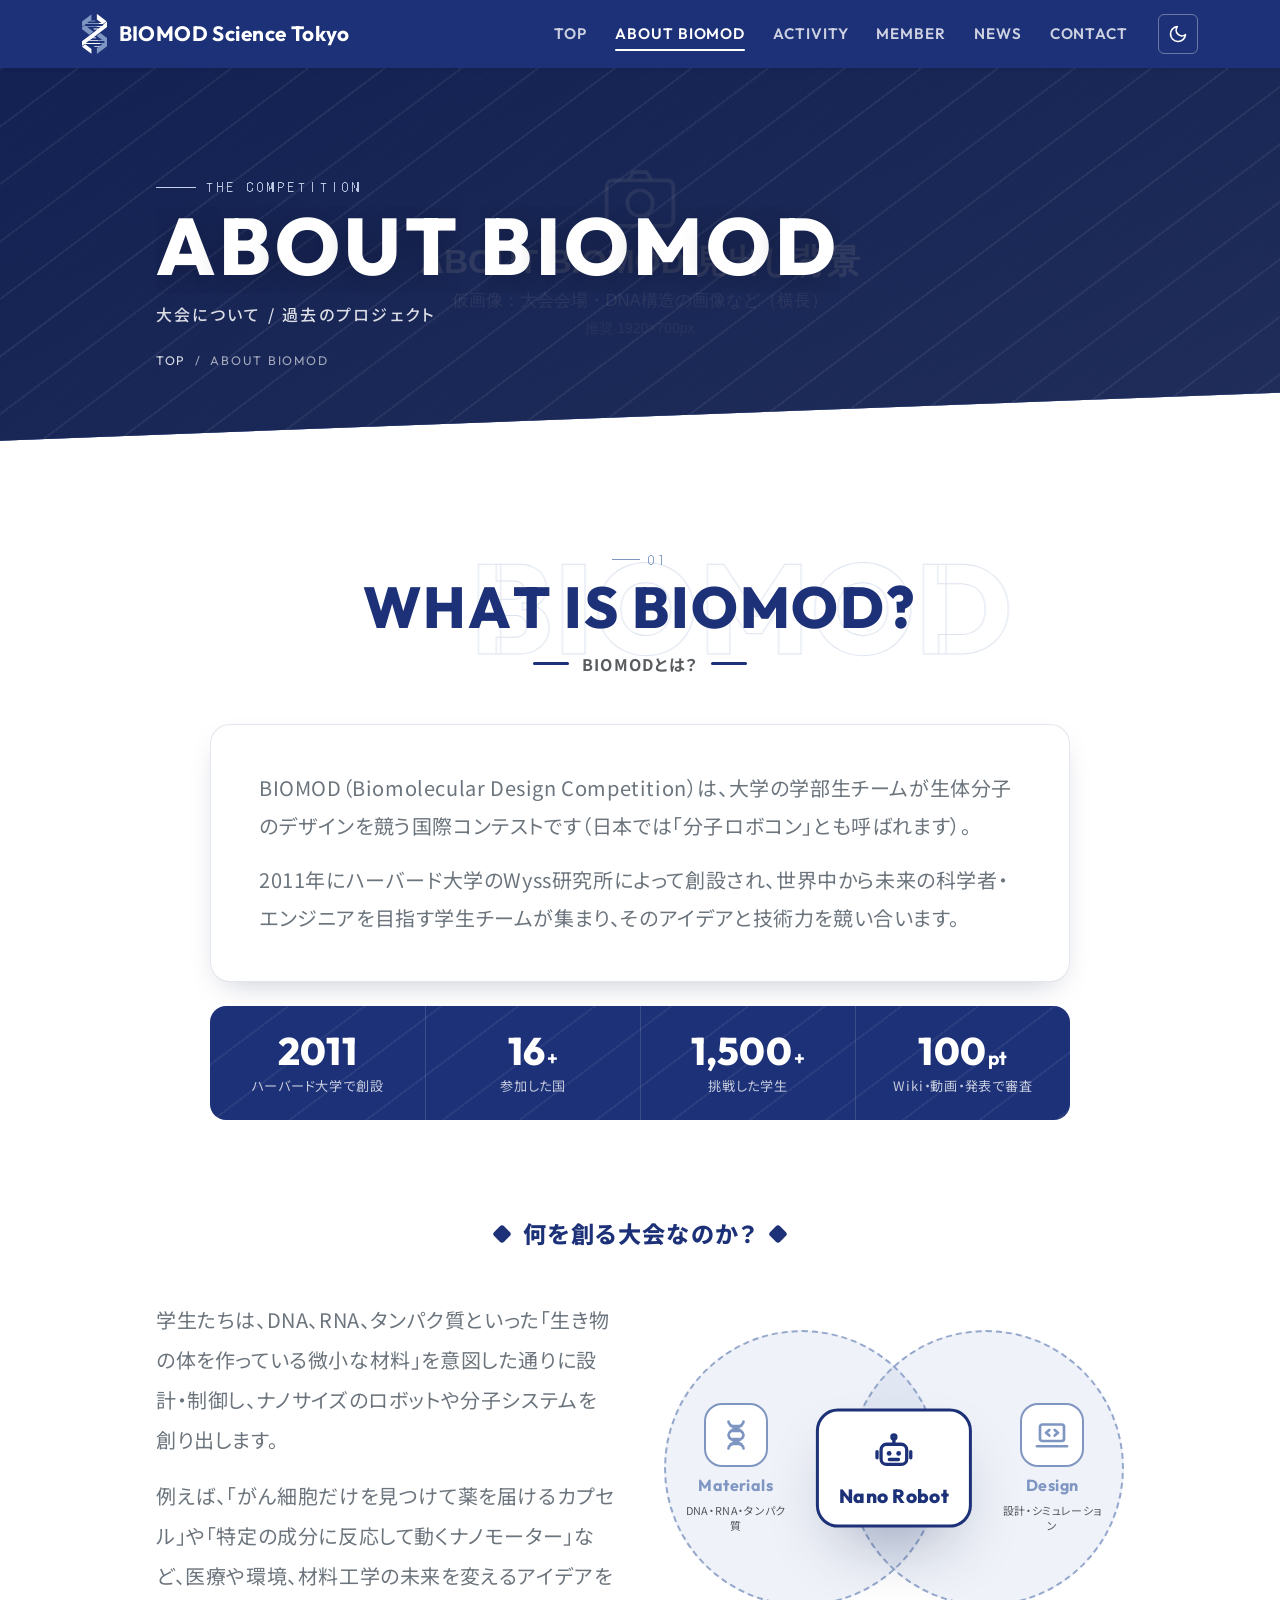
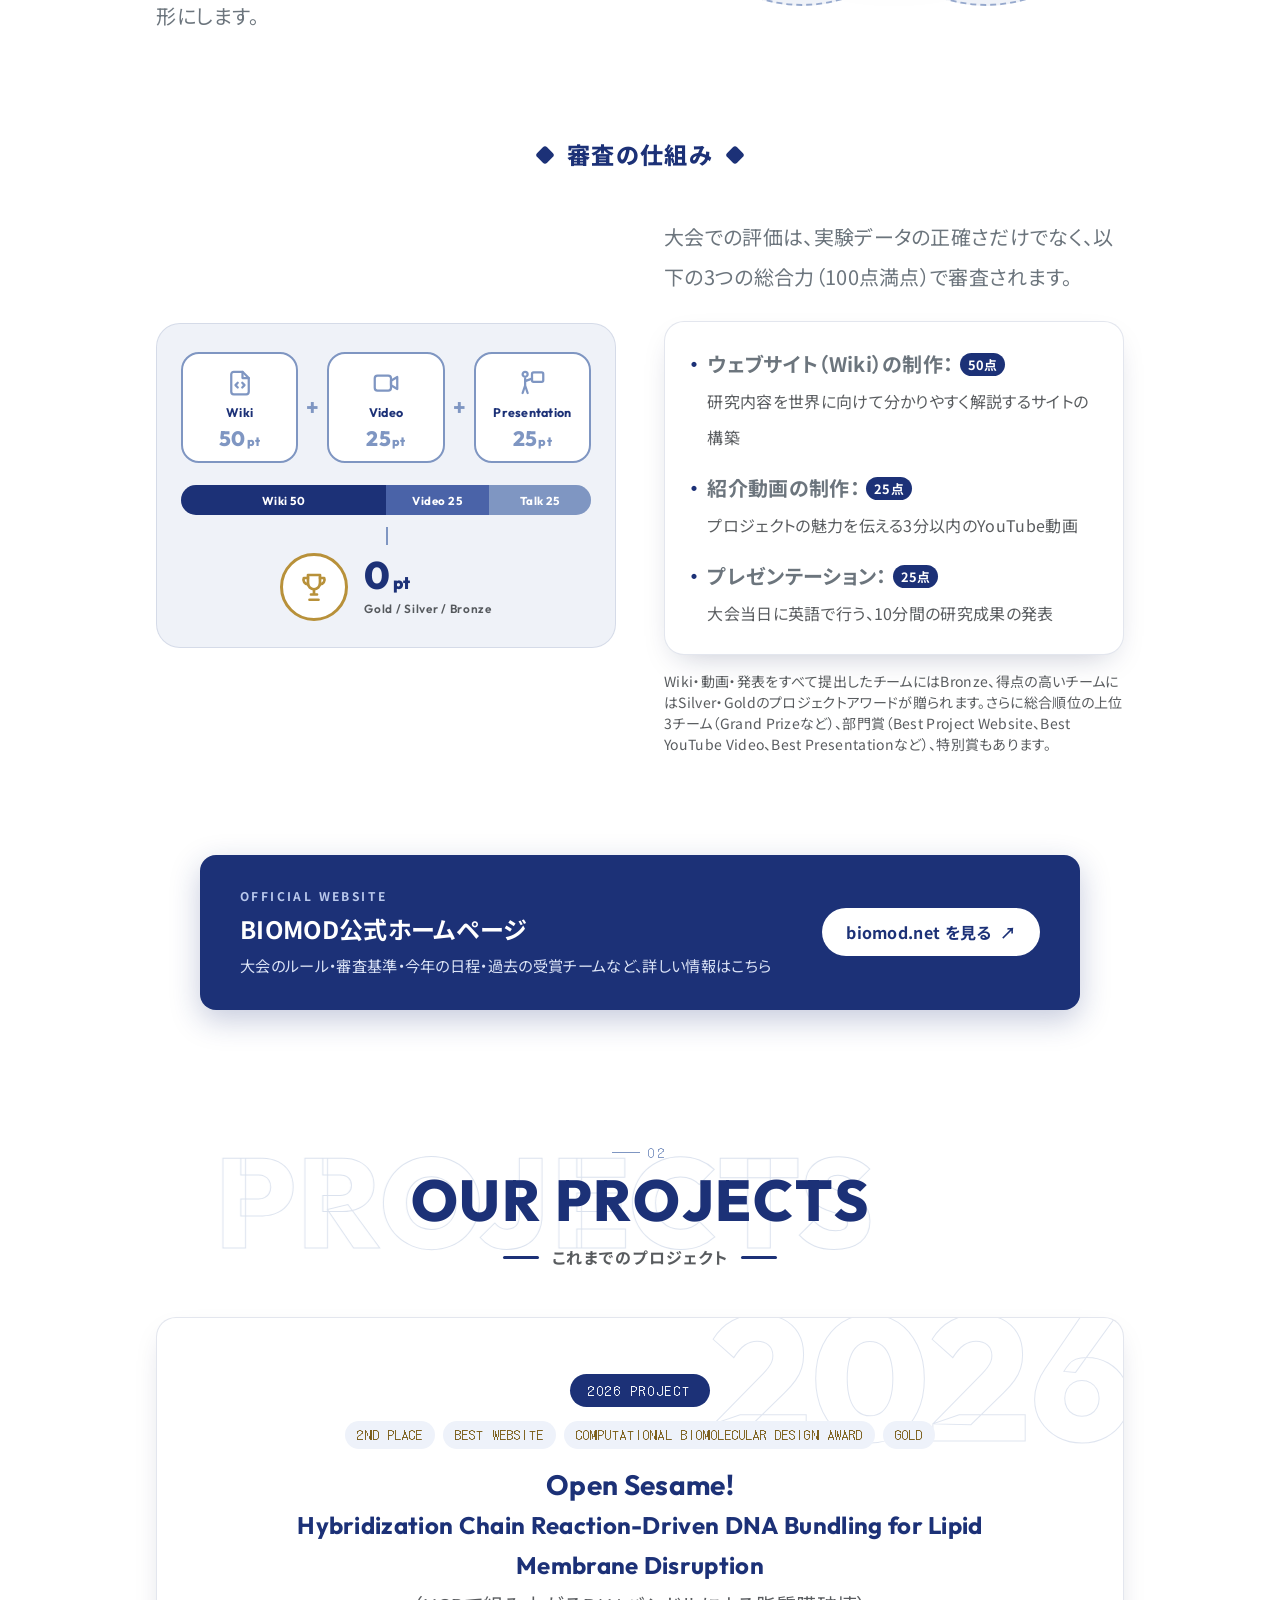
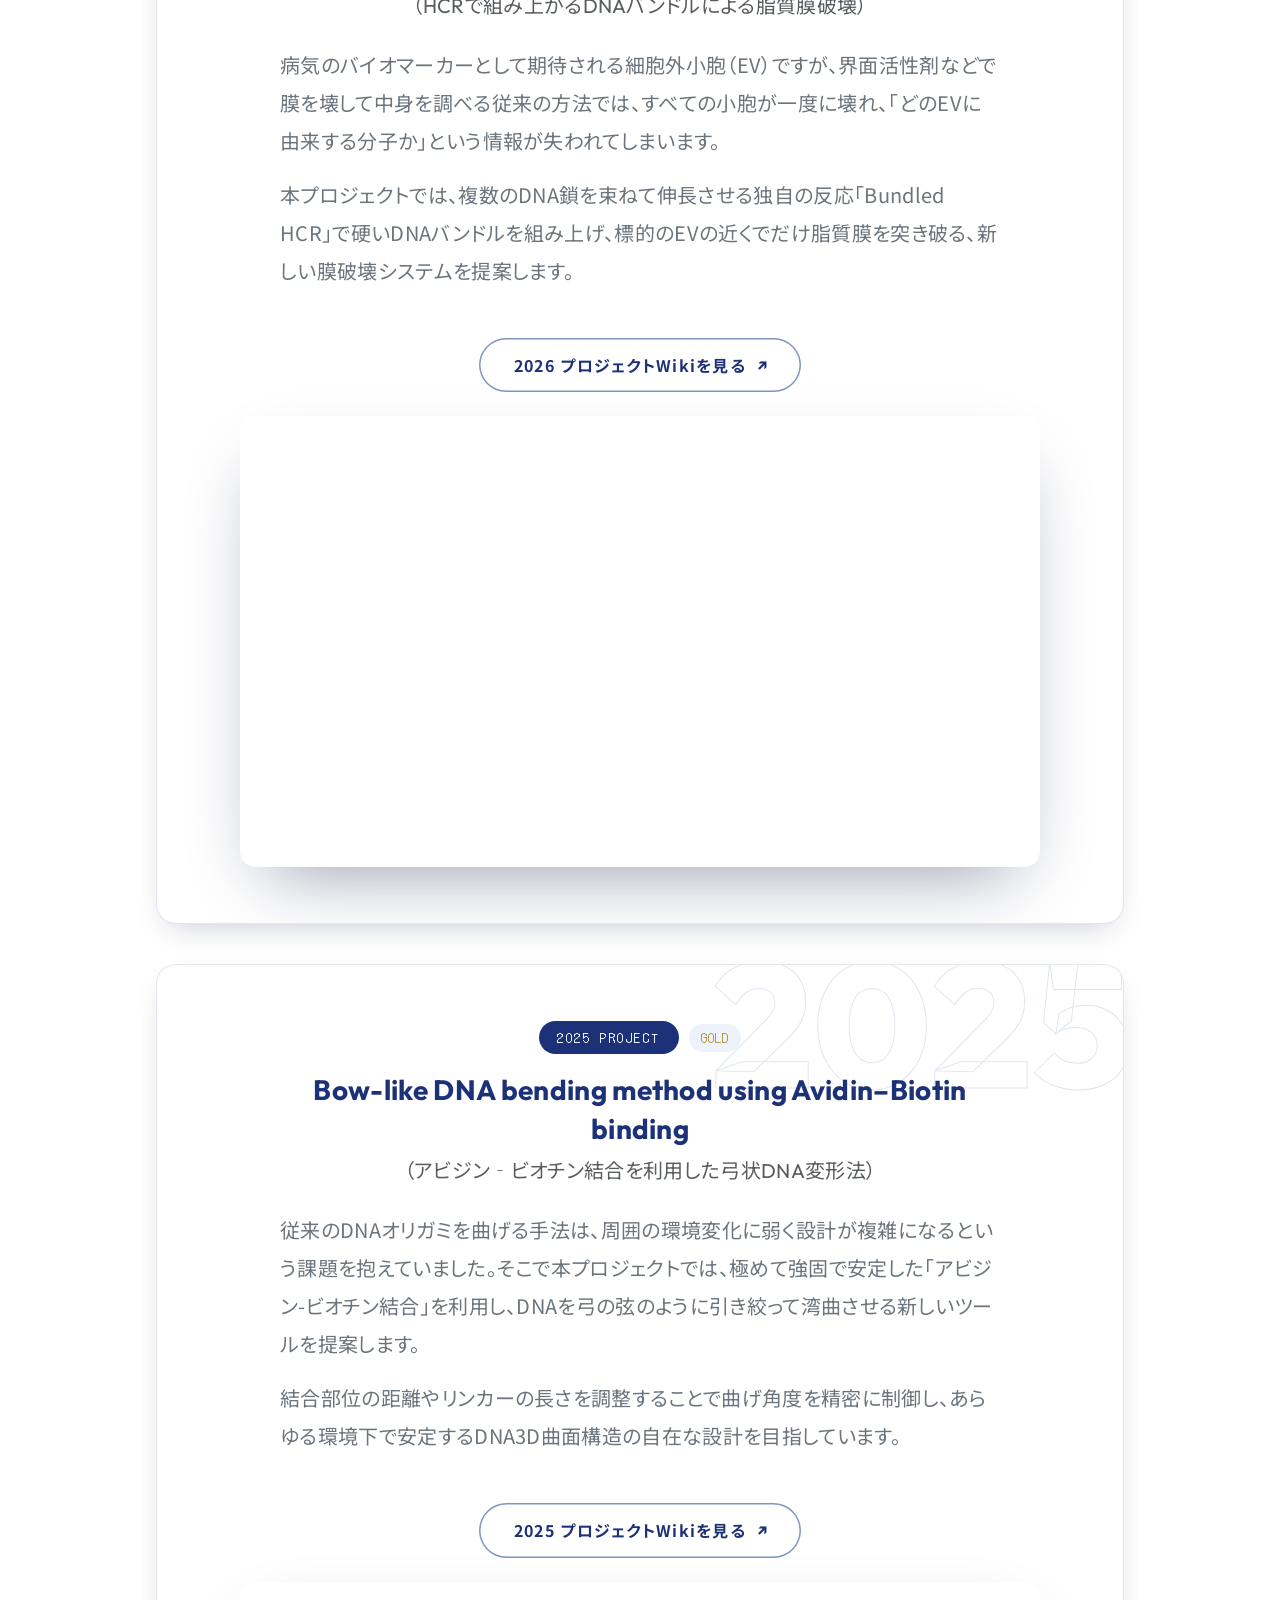
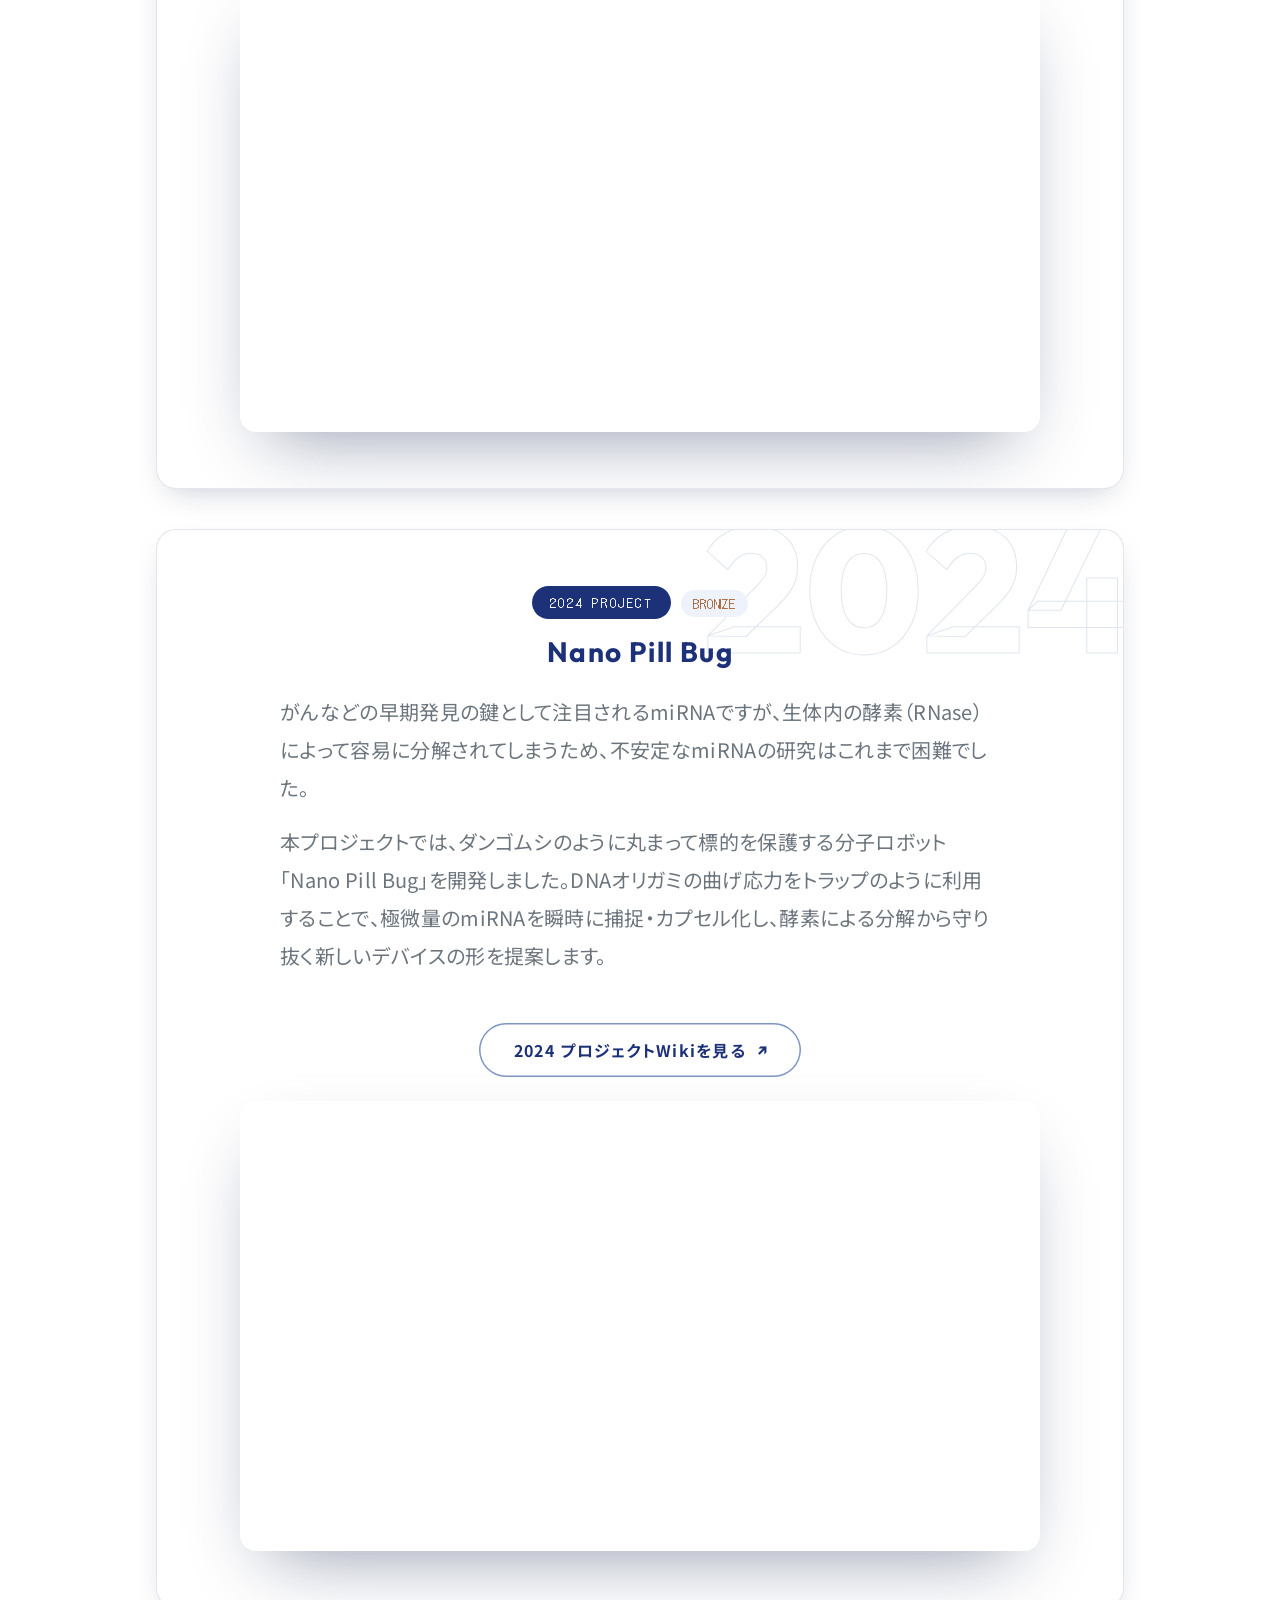
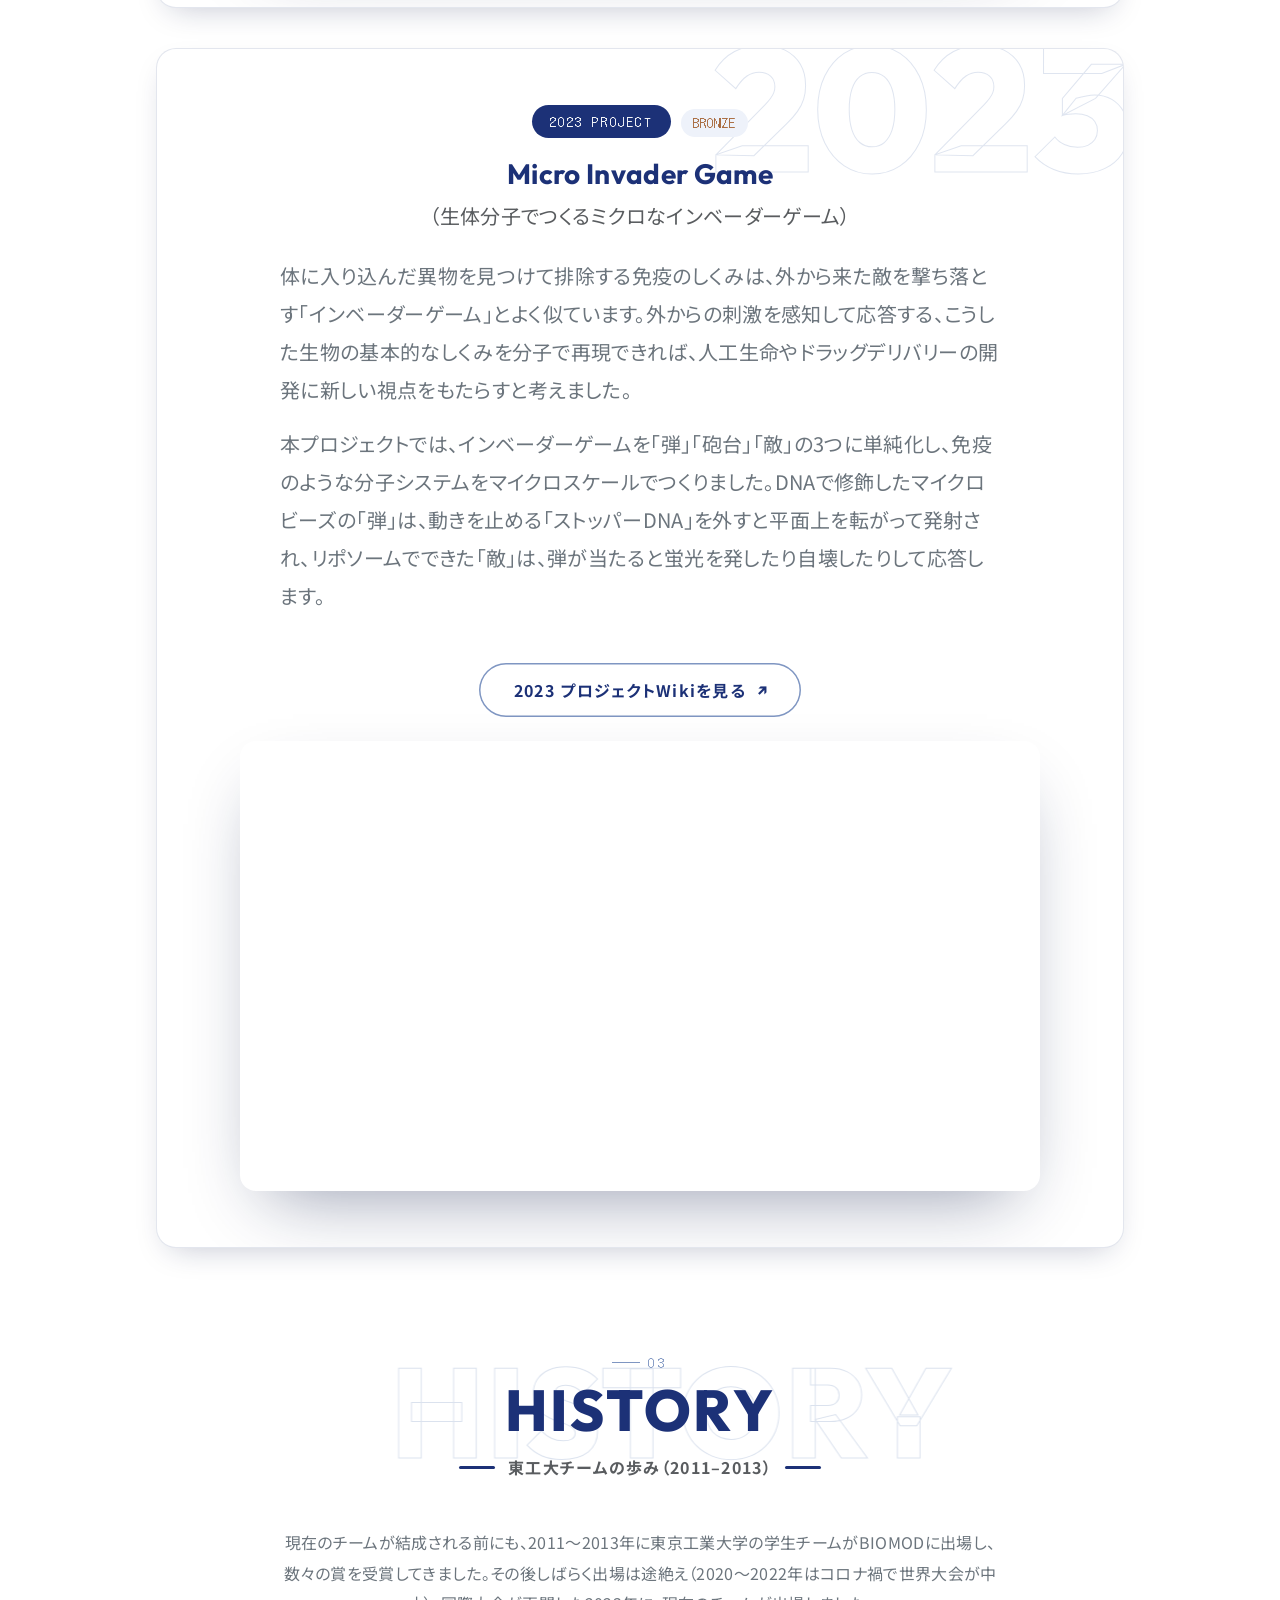
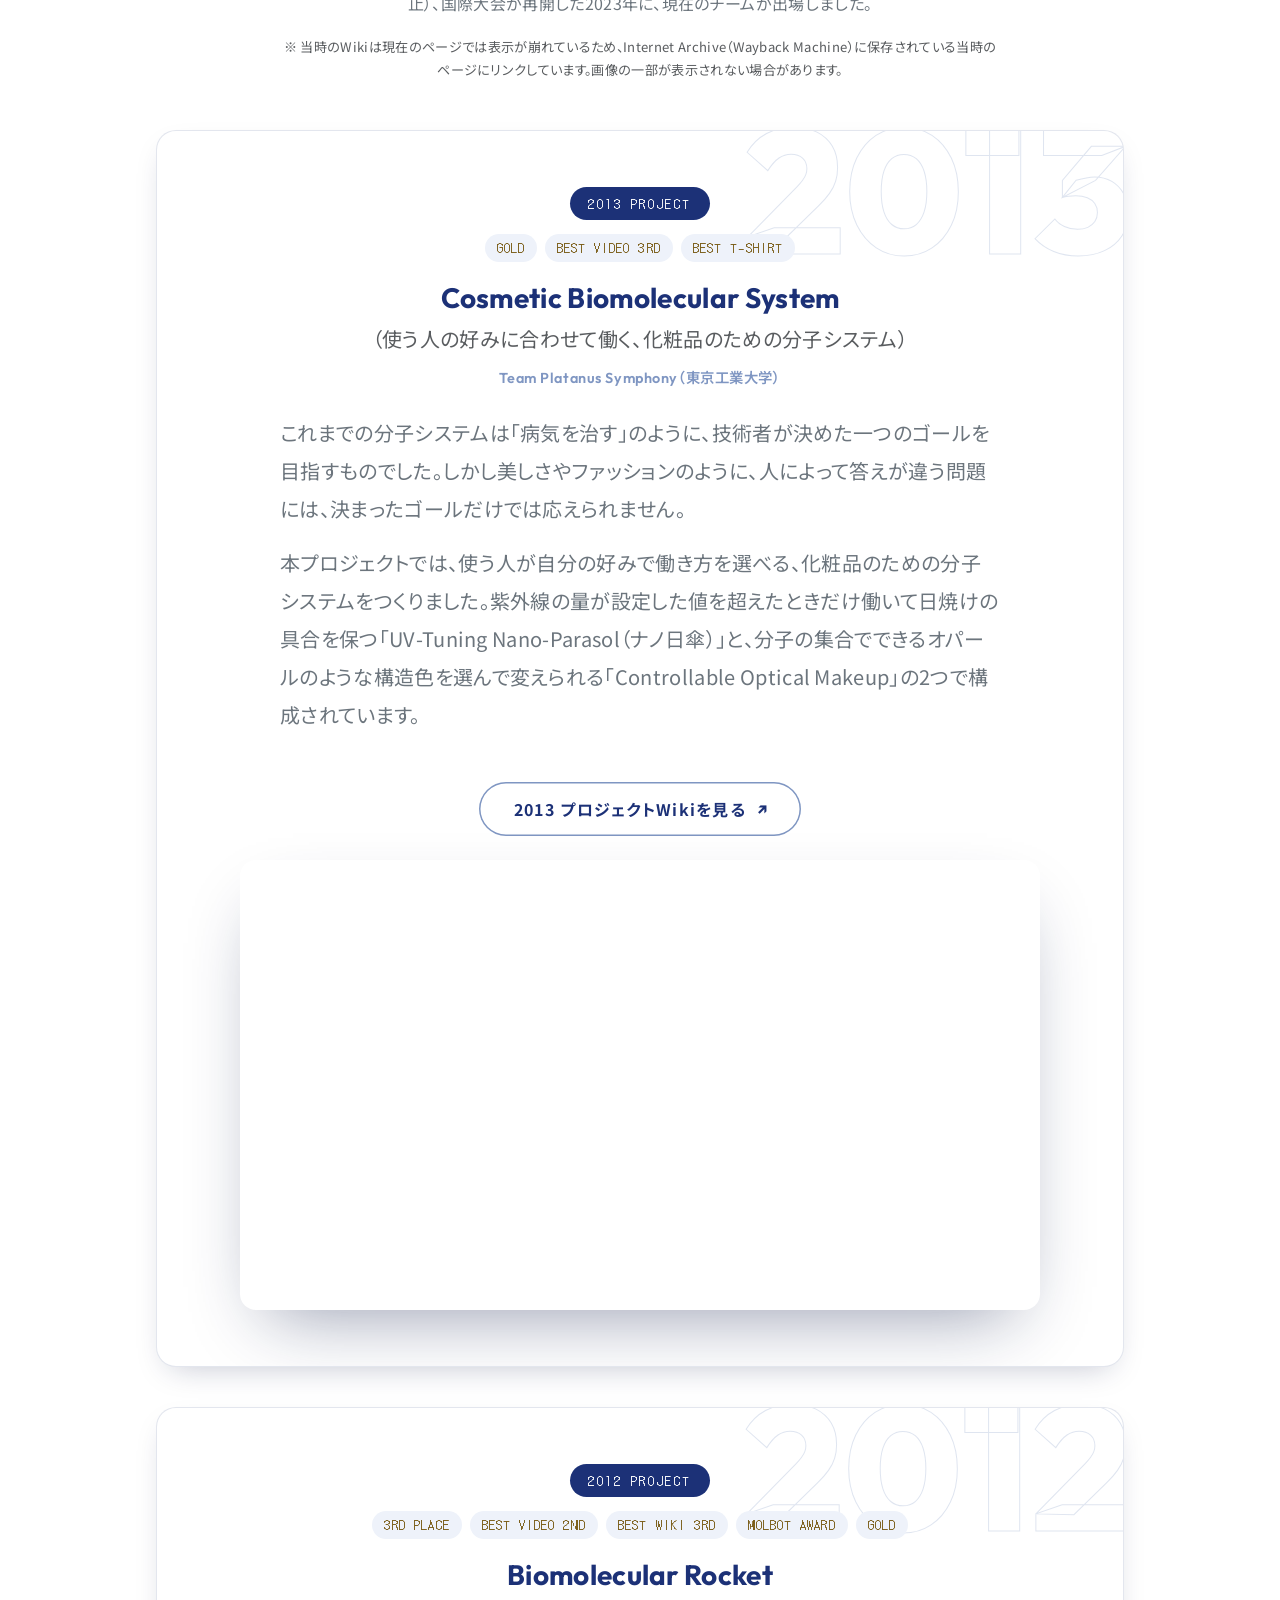
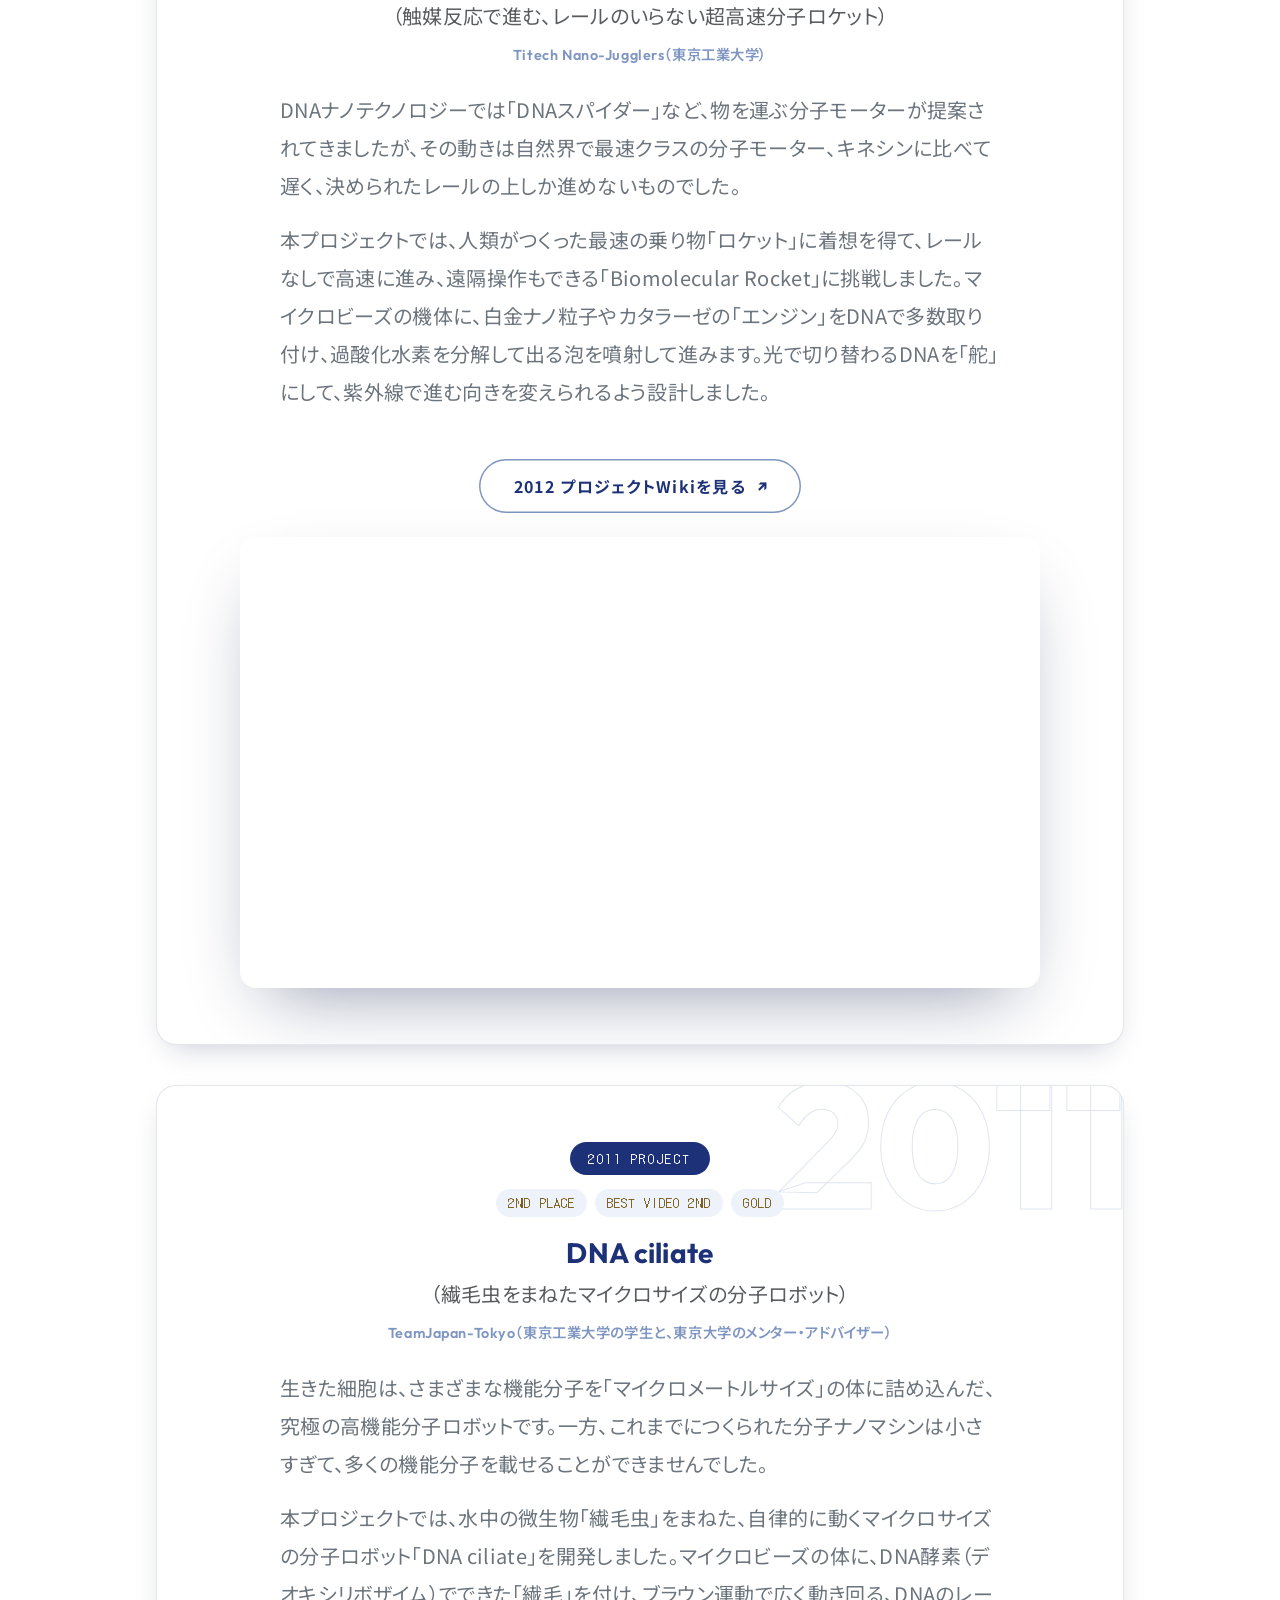
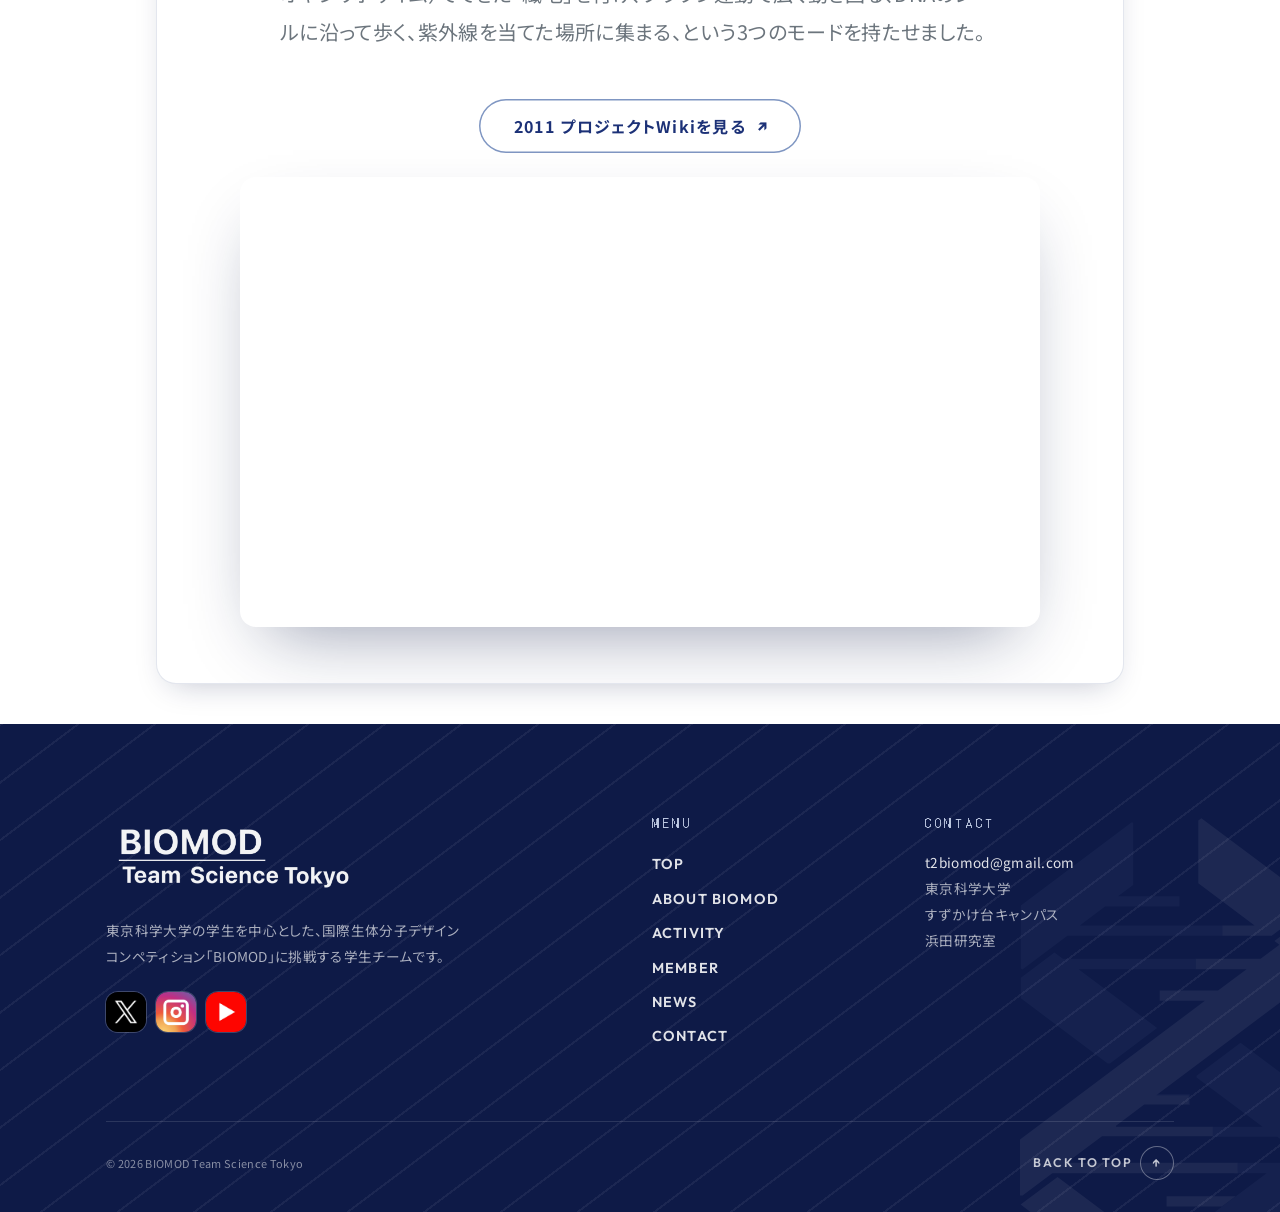
==== commit a66ac0ac: "ABOUT BIOMODの図をHTMLで描き直し、説明を公式サイトに合わせて修正 - 「何を創る大会なのか？」「審査の仕組み」の画像を、HTML/SVGで描いた図に置き換え   （表示時のアニメーショ" ====
--- a/about-biomod.html
+++ b/about-biomod.html
@@ -49,18 +49,18 @@
 
             <div class="panel intro-card mx-auto" style="max-width: 860px;">
                 <p class="fs-5 mb-3 text-secondary" style="line-height: 1.9; letter-spacing: 0.03em;">
-                    BIOMOD（Bio-Molecular Design Competition）は、大学の学部生を対象とした、生体分子ナノテクノロジーの国際ロボットコンテストです。
+                    BIOMOD（Biomolecular Design Competition）は、大学の学部生チームが生体分子のデザインを競う国際コンテストです（日本では「分子ロボコン」とも呼ばれます）。
                 </p>
                 <p class="fs-5 mb-0 text-secondary" style="line-height: 1.9; letter-spacing: 0.03em;">
                     2011年にハーバード大学のWyss研究所によって創設され、世界中から未来の科学者・エンジニアを目指す学生チームが集まり、そのアイデアと技術力を競い合います。
                 </p>
             </div>
 
-            <!-- 数字で見るBIOMOD（出典：BIOMOD公式サイト・READYFORのプロジェクトページ） -->
+            <!-- 数字で見るBIOMOD（出典：創設年・配点はBIOMOD公式サイト、国数・学生数はチームのREADYFORプロジェクトページ） -->
             <div class="band-blue rounded-4 mt-4 mx-auto overflow-hidden" style="max-width: 860px;">
                 <div class="fact-grid">
                     <div class="fact"><b>2011</b><span>ハーバード大学で創設</span></div>
-                    <div class="fact"><b>16<small>+</small></b><span>参加した国と地域</span></div>
+                    <div class="fact"><b>16<small>+</small></b><span>参加した国</span></div>
                     <div class="fact"><b>1,500<small>+</small></b><span>挑戦した学生</span></div>
                     <div class="fact"><b>100<small>pt</small></b><span>Wiki・動画・発表で審査</span></div>
                 </div>
@@ -83,7 +83,16 @@
                 </div>
                 <!-- スマホ：下 / PC：右 -->
                 <div class="col-md-6 order-2 order-md-2">
-                    <img src="img/a-b1.png" alt="何を創る大会なのか？" class="img-fluid rounded-4 w-100 img-on-light" style="box-shadow: var(--shadow-lg);">
+                    <!-- 図：素材（Materials）と設計（Design）が重なるところに、ナノロボットが生まれる（画像ではなくHTMLで描画） -->
+                    <figure class="bm-venn" role="img" aria-label="生体分子という素材（Materials）と設計（Design）が重なるところに、ナノロボット（Nano Robot）が生まれることを表す図">
+                        <div class="bm-circle is-left" aria-hidden="true"><span class="bm-ring"></span>
+                            <div class="bm-node"><svg class="bm-icon" viewBox="0 0 24 24" fill="none" stroke="currentColor" stroke-width="1.8" stroke-linecap="round" stroke-linejoin="round" aria-hidden="true"><path d="M7 3c0 4.5 10 4.5 10 9s-10 4.5-10 9"/><path d="M17 3c0 4.5-10 4.5-10 9s10 4.5 10 9"/><path d="M8.6 6h6.8M8.6 18h6.8M10 9.3h4M10 14.7h4"/></svg><b>Materials</b><small>DNA・RNA・タンパク質</small></div>
+                        </div>
+                        <div class="bm-circle is-right" aria-hidden="true"><span class="bm-ring"></span>
+                            <div class="bm-node"><svg class="bm-icon" viewBox="0 0 24 24" fill="none" stroke="currentColor" stroke-width="1.8" stroke-linecap="round" stroke-linejoin="round" aria-hidden="true"><rect x="4" y="5" width="16" height="11" rx="1.5"/><path d="M2 19.5h20"/><path d="M10.2 8.6 8 10.5l2.2 1.9M13.8 8.6l2.2 1.9-2.2 1.9"/></svg><b>Design</b><small>設計・シミュレーション</small></div>
+                        </div>
+                        <div class="bm-core" aria-hidden="true"><svg class="bm-icon is-lg" viewBox="0 0 24 24" fill="none" stroke="currentColor" stroke-width="1.8" stroke-linecap="round" stroke-linejoin="round" aria-hidden="true"><rect x="5" y="8" width="14" height="11" rx="3"/><path d="M12 5v3"/><circle cx="12" cy="4" r="1.1"/><g class="bm-eyes"><circle cx="9.4" cy="13" r="1.3" fill="currentColor" stroke="none"/><circle cx="14.6" cy="13" r="1.3" fill="currentColor" stroke="none"/></g><path d="M9.5 16.3h5M2.8 12v3.4M21.2 12v3.4"/></svg><b>Nano Robot</b></div>
+                    </figure>
                 </div>
             </div>
         </section>
@@ -95,7 +104,25 @@
             <div class="row align-items-center gx-5">
                 <!-- スマホ：下 / PC：左 -->
                 <div class="col-md-6 order-2 order-md-1">
-                    <img src="img/a-b2.png" alt="審査の仕組み" class="img-fluid rounded-4 w-100 img-on-light" style="box-shadow: var(--shadow-lg);">
+                    <!-- 図：Wiki 50点 + 動画 25点 + プレゼン 25点 = 100点（画像ではなくHTMLで描画） -->
+                    <figure class="bm-score" role="img" aria-label="Wiki 50点、紹介動画 25点、プレゼンテーション 25点の合計100点で審査されることを表す図">
+                        <div class="bm-items" aria-hidden="true">
+                            <div class="bm-item"><svg class="bm-icon" viewBox="0 0 24 24" fill="none" stroke="currentColor" stroke-width="1.8" stroke-linecap="round" stroke-linejoin="round" aria-hidden="true"><path d="M14 3H7a2 2 0 0 0-2 2v14a2 2 0 0 0 2 2h10a2 2 0 0 0 2-2V8z"/><path d="M14 3v5h5"/><path d="M10.2 11.8 8.4 13.7l1.8 1.9M13.8 11.8l1.8 1.9-1.8 1.9"/></svg><b>Wiki</b><em>50</em></div>
+                            <span class="bm-plus">+</span>
+                            <div class="bm-item"><svg class="bm-icon" viewBox="0 0 24 24" fill="none" stroke="currentColor" stroke-width="1.8" stroke-linecap="round" stroke-linejoin="round" aria-hidden="true"><rect x="3" y="6" width="13" height="12" rx="2.2"/><path d="m16 10.2 5-3v9.6l-5-3z"/></svg><b>Video</b><em>25</em></div>
+                            <span class="bm-plus">+</span>
+                            <div class="bm-item"><svg class="bm-icon" viewBox="0 0 24 24" fill="none" stroke="currentColor" stroke-width="1.8" stroke-linecap="round" stroke-linejoin="round" aria-hidden="true"><circle cx="6.5" cy="5" r="2"/><path d="M6.5 8.5v5.5M6.5 14l-2 6M6.5 14l2 6M6.5 10.5l5.5-2"/><rect x="12" y="3.5" width="9" height="7.5" rx="1.2"/></svg><b>Presentation</b><em>25</em></div>
+                        </div>
+                        <div class="bm-bar" aria-hidden="true">
+                            <span class="is-wiki" style="--w: 50%;">Wiki 50</span>
+                            <span class="is-video" style="--w: 25%;">Video 25</span>
+                            <span class="is-talk" style="--w: 25%;">Talk 25</span>
+                        </div>
+                        <div class="bm-total" aria-hidden="true">
+                            <div class="bm-trophy"><svg class="bm-icon is-lg" viewBox="0 0 24 24" fill="none" stroke="currentColor" stroke-width="1.8" stroke-linecap="round" stroke-linejoin="round" aria-hidden="true"><path d="M8 4h8v5.5a4 4 0 0 1-8 0z"/><path d="M8 6H5.2A3 3 0 0 0 8 10.2M16 6h2.8A3 3 0 0 1 16 10.2"/><path d="M12 13.5V17M9 20.5h6M10 17h4"/></svg></div>
+                            <div><b><span data-count="100" data-count-delay="2300">100</span><small>pt</small></b><span>Gold / Silver / Bronze</span></div>
+                        </div>
+                    </figure>
                 </div>
                 <!-- スマホ：上 / PC：右 -->
                 <div class="col-md-6 order-1 order-md-2 mb-4 mb-md-0">
@@ -116,7 +143,7 @@
                             </li>
                         </ul>
                     </div>
-                    <p class="mt-3 mb-0 small text-muted">総合点に応じてGold / Silver / Bronzeの各賞が、さらに部門別の賞（Best Project Website、Best YouTube Videoなど）が贈られます。</p>
+                    <p class="mt-3 mb-0 small text-muted">Wiki・動画・発表をすべて提出したチームにはBronze、得点の高いチームにはSilver・Goldのプロジェクトアワードが贈られます。さらに総合順位の上位3チーム（Grand Prizeなど）、部門賞（Best Project Website、Best YouTube Video、Best Presentationなど）、特別賞もあります。</p>
                 </div>
             </div>
         </section>
--- a/style.css
+++ b/style.css
@@ -1536,3 +1536,128 @@
     .scroll-progress { display: none; }
     .hscroll .award-card:not(.is-current) { opacity: 1; transform: none; }
 }
+
+/* =====================================================================
+   ABOUT BIOMOD：画像の代わりにHTMLで描いた図（重なりの図・審査の図）
+   セクション（.fade-in-section）が画面に入って .is-visible が付くとアニメーションが始まる
+   ===================================================================== */
+.bm-venn, .bm-score {
+    --bm-fill: rgba(127, 150, 194, 0.12);
+    --bm-line: #7f96c2;
+    --bm-card: var(--surface);
+    --bm-ink: var(--brand-text);
+    margin: 0;
+}
+[data-bs-theme="dark"] .bm-venn, [data-bs-theme="dark"] .bm-score { --bm-fill: rgba(127, 150, 194, 0.10); --bm-line: #8ea3cc; }
+.bm-icon { width: 30px; height: 30px; color: var(--bm-line); flex: none; }
+.bm-icon.is-lg { width: 44px; height: 44px; color: var(--bm-ink); }
+
+/* ---- 重なりの図 ---- */
+.bm-venn { position: relative; aspect-ratio: 4 / 3; width: 100%; }
+.bm-circle {
+    position: absolute; top: 50%; width: 60%; aspect-ratio: 1; border-radius: 50%;
+    background: var(--bm-fill); translate: 0 -50%;
+    display: flex; align-items: center;
+}
+.bm-circle.is-left { left: 0; justify-content: flex-start; }
+.bm-circle.is-right { right: 0; justify-content: flex-end; }
+.bm-ring { position: absolute; inset: 0; border-radius: 50%; border: 2px dashed var(--bm-line); opacity: .8; }
+.bm-node {
+    position: relative; display: flex; flex-direction: column; align-items: center; gap: 6px;
+    width: 42%; text-align: center; padding: 0 2%;
+}
+.bm-circle.is-left .bm-node { margin-left: 5%; }
+.bm-circle.is-right .bm-node { margin-right: 5%; }
+.bm-node .bm-icon {
+    width: clamp(46px, 8vw, 64px); height: clamp(46px, 8vw, 64px); padding: 12px;
+    background: var(--bm-card); border: 2px solid var(--bm-line); border-radius: 18px;
+}
+.bm-node b { font-family: var(--ff-en); font-weight: 700; font-size: clamp(.85rem, 1.6vw, 1rem); color: var(--bm-line); letter-spacing: .03em; }
+.bm-node small { font-size: .68rem; line-height: 1.4; color: var(--bs-secondary-color); }
+.bm-core {
+    position: absolute; left: 50%; top: 50%; translate: -50% -50%; z-index: 2;
+    display: flex; flex-direction: column; align-items: center; gap: 8px;
+    padding: 18px 20px 14px; border-radius: 22px; background: var(--bm-card);
+    border: 3px solid var(--bm-ink); box-shadow: var(--shadow-lg);
+}
+.bm-core b { font-family: var(--ff-en); font-weight: 800; font-size: clamp(.95rem, 1.9vw, 1.2rem); color: var(--bm-ink); white-space: nowrap; }
+
+/* ---- 審査の図 ---- */
+.bm-score {
+    display: flex; flex-direction: column; gap: 22px; padding: 28px 24px 26px;
+    border-radius: 24px; background: var(--bm-fill); border: 1px solid var(--line);
+}
+.bm-items { display: flex; align-items: center; justify-content: center; gap: 8px; }
+.bm-item {
+    flex: 1 1 0; min-width: 0; display: flex; flex-direction: column; align-items: center; gap: 6px;
+    padding: 14px 6px 12px; border-radius: 18px; background: var(--bm-card); border: 2px solid var(--bm-line);
+}
+.bm-item b { font-family: var(--ff-en); font-weight: 700; font-size: .78rem; color: var(--bm-ink); letter-spacing: .02em; }
+.bm-item em { font-style: normal; font-family: var(--ff-en); font-weight: 800; font-size: 1.3rem; line-height: 1; color: var(--bm-line); }
+.bm-item em::after { content: "pt"; font-size: .6em; margin-left: 1px; }
+.bm-plus { font-family: var(--ff-en); font-weight: 700; font-size: 1.4rem; color: var(--bm-line); }
+.bm-bar { display: flex; height: 30px; border-radius: 999px; overflow: hidden; background: var(--line); }
+.bm-bar span {
+    width: var(--w); display: flex; align-items: center; justify-content: center; white-space: nowrap; overflow: hidden;
+    font-family: var(--ff-en); font-weight: 700; font-size: .72rem; letter-spacing: .04em; color: #fff;
+    transform-origin: 0 50%;
+}
+.bm-bar .is-wiki { background: var(--sb); }
+.bm-bar .is-video { background: #4a63a8; }
+.bm-bar .is-talk { background: var(--bm-line); }
+.bm-total { position: relative; display: flex; align-items: center; justify-content: center; gap: 16px; padding-top: 16px; }
+.bm-total::before { content: ""; position: absolute; top: -10px; left: 50%; width: 2px; height: 18px; background: var(--bm-line); }
+.bm-trophy {
+    position: relative; display: grid; place-items: center; width: 68px; height: 68px; border-radius: 50%; overflow: hidden;
+    background: var(--bm-card); border: 3px solid var(--gold); color: var(--gold);
+}
+.bm-trophy .bm-icon { color: var(--gold); width: 36px; height: 36px; }
+.bm-total b { display: block; font-family: var(--ff-en); font-weight: 800; font-size: 2.4rem; line-height: 1; color: var(--bm-ink); }
+.bm-total b small { font-size: .45em; margin-left: 2px; }
+.bm-total > div > span { font-family: var(--ff-en); font-size: .74rem; font-weight: 600; letter-spacing: .06em; color: var(--bs-secondary-color); }
+@media (max-width: 575.98px) {
+    .bm-score { padding: 22px 14px; }
+    .bm-items { gap: 4px; }
+    .bm-item b { font-size: .66rem; }
+    .bm-plus { font-size: 1.1rem; }
+}
+
+/* ---- アニメーション（動きを減らす設定では表示のみ） ---- */
+@media (prefers-reduced-motion: no-preference) {
+    /* 円が左右から寄ってきて重なる → 点線の輪がゆっくり回る */
+    .js-motion .fade-in-section:not(.is-visible) .bm-circle.is-left { translate: -18% -50%; opacity: 0; }
+    .js-motion .fade-in-section:not(.is-visible) .bm-circle.is-right { translate: 18% -50%; opacity: 0; }
+    .bm-circle { transition: translate 1s cubic-bezier(.2, .8, .2, 1) .2s, opacity .8s ease .2s; }
+    .bm-ring { animation: bmSpin 40s linear infinite; }
+    .bm-circle.is-right .bm-ring { animation-direction: reverse; }
+    /* 真ん中のロボットがポンと現れ、ふわふわ浮く。目はときどきまばたき */
+    .js-motion .fade-in-section:not(.is-visible) .bm-core { scale: .4; opacity: 0; }
+    .bm-core { transition: scale .6s cubic-bezier(.3, 1.6, .5, 1) 1s, opacity .3s ease 1s; animation: bmFloat 4s ease-in-out 1.8s infinite; }
+    .bm-eyes { transform-box: fill-box; transform-origin: center; animation: bmBlink 5s ease-in-out 2.5s infinite; }
+
+    /* 審査の図：アイコンが順に現れ → バーが順に伸び → トロフィーが光る */
+    .js-motion .fade-in-section:not(.is-visible) .bm-item,
+    .js-motion .fade-in-section:not(.is-visible) .bm-plus { opacity: 0; translate: 0 14px; }
+    .bm-item, .bm-plus { transition: opacity .5s ease, translate .6s cubic-bezier(.2, .8, .2, 1); }
+    .bm-items > :nth-child(1) { transition-delay: .15s; }
+    .bm-items > :nth-child(2) { transition-delay: .3s; }
+    .bm-items > :nth-child(3) { transition-delay: .45s; }
+    .bm-items > :nth-child(4) { transition-delay: .6s; }
+    .bm-items > :nth-child(5) { transition-delay: .75s; }
+    .js-motion .fade-in-section:not(.is-visible) .bm-bar span { transform: scaleX(0); }
+    .bm-bar span { transition: transform .7s cubic-bezier(.6, 0, .2, 1); }
+    .bm-bar .is-wiki { transition-delay: 1s; }
+    .bm-bar .is-video { transition-delay: 1.5s; }
+    .bm-bar .is-talk { transition-delay: 1.85s; }
+    .js-motion .fade-in-section:not(.is-visible) .bm-total { opacity: 0; }
+    .bm-total { transition: opacity .5s ease 2.3s; }
+    .bm-trophy::after {
+        content: ""; position: absolute; inset: -20%; pointer-events: none;
+        background: linear-gradient(115deg, transparent 40%, rgba(255,255,255,0.75) 50%, transparent 60%);
+        translate: -100% 0; animation: bmShine 3.5s ease-in-out 2.8s infinite;
+    }
+}
+@keyframes bmSpin { to { rotate: 360deg; } }
+@keyframes bmFloat { 50% { translate: -50% calc(-50% - 6px); } }
+@keyframes bmBlink { 0%, 92%, 100% { transform: scaleY(1); } 95% { transform: scaleY(.1); } }
+@keyframes bmShine { 0% { translate: -100% 0; } 40%, 100% { translate: 100% 0; } }
